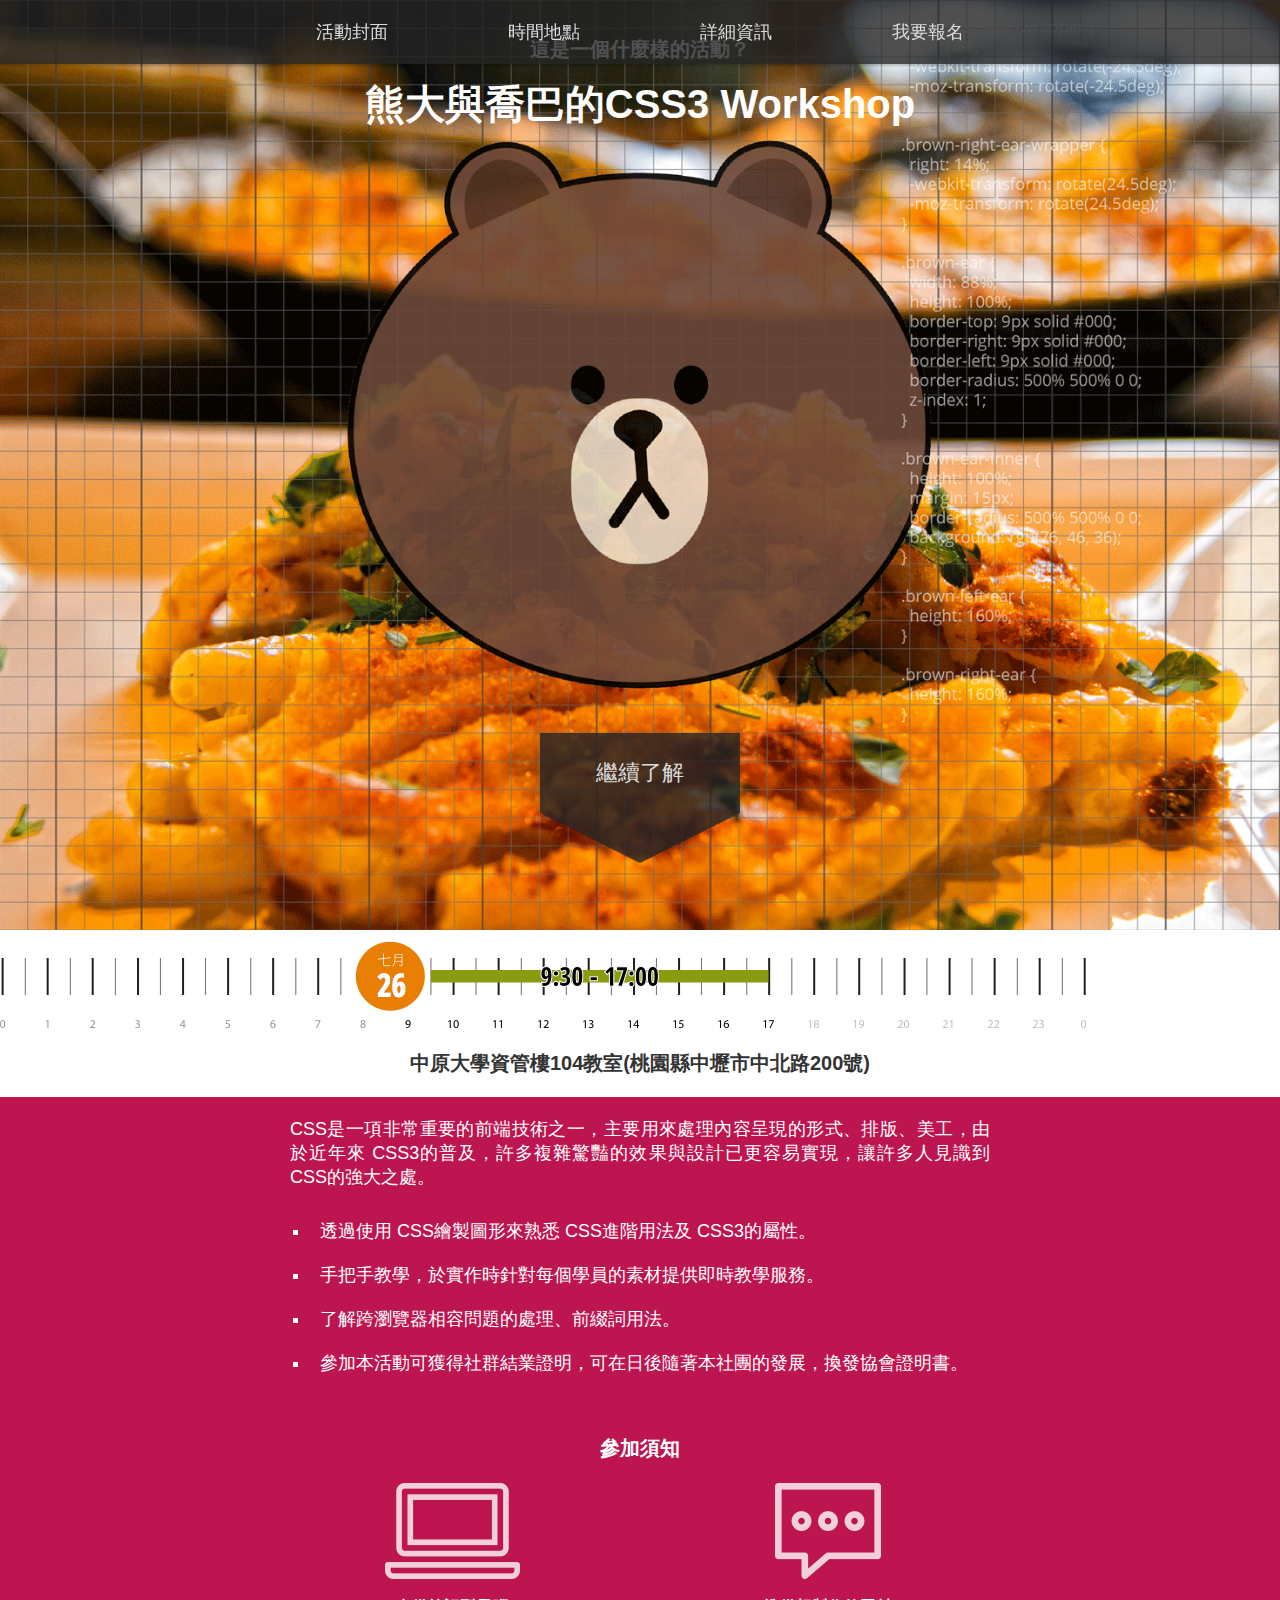
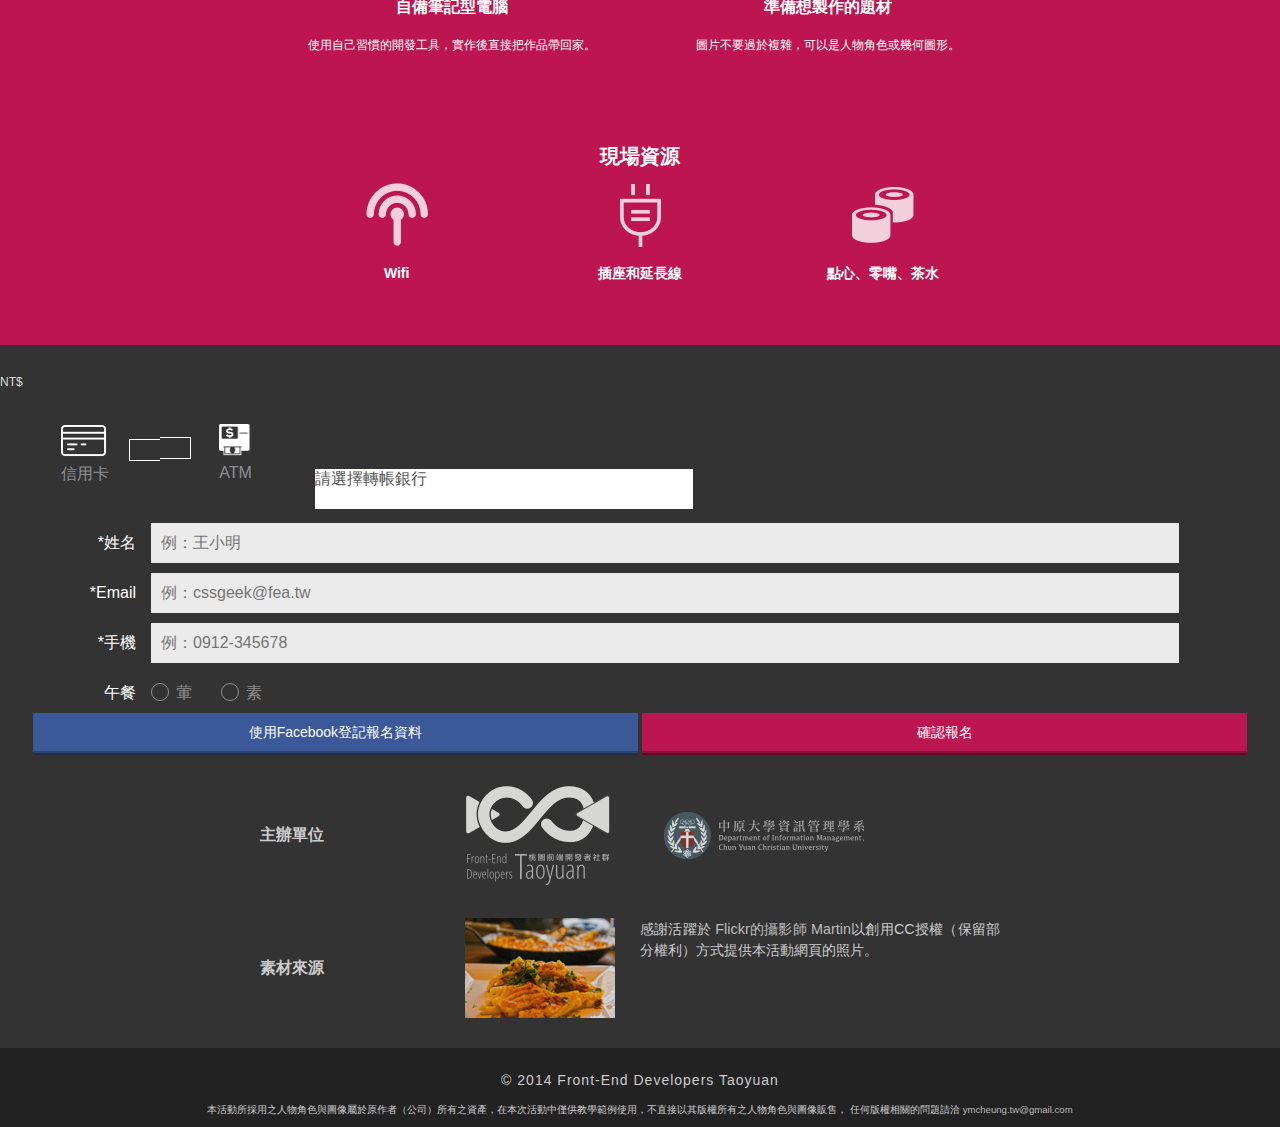
==== apply_page/index.html @ bdaf3452 "Merge branch 'gh-pages' into apply_page" ====
<!DOCTYPE html>
<!--[if lt IE 7]> <html lang="en" class="no-js ie6 oldie"> <![endif]-->
<!--[if IE 7]>    <html lang="en" class="no-js ie7 oldie"> <![endif]-->
<!--[if IE 8]>    <html lang="en" class="no-js ie8 oldie"> <![endif]-->
<!--[if gt IE 8]><!-->
<html class='no-js' lang='en' ng-app="feaPayment">
  <!--<![endif]-->
  <head>
    <meta charset='utf-8'>
    <meta content='IE=edge,chrome=1' http-equiv='X-UA-Compatible'>
    <title>熊大與喬巴的Workshop</title>
    <meta content='' name='description'>
    <meta content='' name='author'>
    <meta content='width=device-width, initial-scale=1.0' name='viewport'>

    <link rel='stylesheet' href='stylesheets/style.css'>
    <link rel='stylesheet' href='stylesheets/adaptive-modal.css'>
    <link rel="stylesheet" href="stylesheets/animate.css">

    <script src='javascripts/modernizr-2.0.6.min.js'></script>
    <script src="javascripts/libs/angular.min.js"></script>

  </head>
  <body ng-controller="paymentCtrl">
    <div id='container'>

      <!-- Navigation -->
      <nav class="navi">
        <ul>
          <li><a class="anchor" href="#main">活動封面</a></li>
          <li><a class="anchor" href="#time">時間地點</a></li>
          <li><a class="anchor" href="#keypoint">詳細資訊</a></li>
          <li><a class="anchor" href="#ticket">我要報名</a></li>
        </ul>
      </nav>

      <!-- Cover Page -->
      <div id="main" class="main clearfix" role='main'>
        <span class="site_name">
          <h1>熊大與喬巴的CSS3 Workshop</h1>
        </span>
        <div>
          <h2>這是一個什麼樣的活動？</h2>
        </div>
        <a class="continue-read anchor" href="#time">繼續了解</a>
      </div>

      <!-- Time & Location -->
      <div id="time" class="time_scale">
        <span>123</span>
        <h3>中原大學資管樓104教室(桃園縣中壢市中北路200號)</h3>
      </div>

      <!-- Information - Keypoint -->
      <div id="keypoint" class="ac_explain">
        <p>CSS是一項非常重要的前端技術之一，主要用來處理內容呈現的形式、排版、美工，由於近年來 CSS3的普及，許多複雜驚豔的效果與設計已更容易實現，讓許多人見識到 CSS的強大之處。</p>
        <ul>
          <li>透過使用 CSS繪製圖形來熟悉 CSS進階用法及 CSS3的屬性。</li>
          <li>手把手教學，於實作時針對每個學員的素材提供即時教學服務。</li>
          <li>了解跨瀏覽器相容問題的處理、前綴詞用法。</li>
          <li>參加本活動可獲得社群結業證明，可在日後隨著本社團的發展，換發協會證明書。</li>
        </ul>
      </div>

      <!-- Information - Prepare -->
      <div id="prepare" class="required">
        <h2>參加須知</h2>
        <ul>
          <li>
            <div class="icon"></div>
            <h3>自備筆記型電腦</h3>
            <p>使用自己習慣的開發工具，實作後直接把作品帶回家。</p>
          </li>
          <li>
            <div class="icon"></div>
            <h3>準備想製作的題材</h3>
            <p>圖片不要過於複雜，可以是人物角色或幾何圖形。</p>
          </li>
        </ul>
      </div>

      <!-- Information - Resources -->
      <div id="resource" class="resource">
        <h2>現場資源</h2>
        <ul>
          <li>
            <div class="icon"></div>
            <h3>Wifi</h3>
          </li>
          <li>
            <div class="icon"></div>
            <h3>插座和延長線</h3>
          </li>
          <li>
            <div class="icon"></div>
            <h3>點心、零嘴、茶水</h3>
          </li>
        </ul>
      </div>

    </div>

    <!-- Tickets -->
    <div id="ticket" class="ticket-list">

      <div ng-repeat="ticket in ticketList">
        <a ng-click="modalToggle(ticket)" ng-class="ticket.style">
          <h2 ng-bind="ticket.name"></h2>
          <span ng-class="'price_tag'">NT$ <span ng-bind="ticket.price"></span><span ng-bind="ticket.r"></span>
        </a>
      </div>



    </div>

    <!-- Payment Modal -->
    <div awesome-modal title="填寫報名資料">
      <form method="post" action="index.php">

        <!-- payment method -->
        <div class="switcher inline">
          <div class="switch-button">
            <input type="radio" id="credit" name="pay" ng-model="paymentMethod" value="credit">
        <!--   <span class="crdt_icon">信用卡</span> -->
            <label for="credit"><span class="crdt_icon">信用卡</span><em>switcher</em></label>
          </div>
          <div class="switch-button">
            <input type="radio" id="atm" name="pay" ng-model="paymentMethod" value="atm">
            <label for="atm"><span class="atm_icon">ATM</span><em>switcher</em></label>
          <!--    <span class="atm_icon">ATM</span> -->
          </div>
        </div>

        <!-- bank selector -->
        <div class="bank_selection" ng-show="paymentMethod == 'atm'">
          <div class="select">
            <select id="bankList" name="BankName" required>
              <option selected disabled>請選擇轉帳銀行</option>
              <option ng-repeat="bank in bankList" ng-value="bank.code" ng-bind="bank.name"></option>
            </select>
            <em>Arrow</em>
          </div>

        </div>

        <!-- personal -->
        <label for="name" class="textInput">
          <span class="field-title">*姓名</span>
          <input type="text" id="name" name="name" maxlength="20" placeholder="例：王小明" ng-model="name" required>
        </label>
        <label for="email" class="textInput">
          <span class="field-title">*Email</span>
          <input type="email" id="email" name="email" placeholder="例：cssgeek@fea.tw" ng-model="email" required>
        </label>
        <label for="cellphone" class="textInput">
          <span class="field-title">*手機</span>
          <input type="text" id="cellphone" name="phone" placeholder="例：0912-345678" ng-model="cellphone" required>
        </label>
        <div class="radioGroup">
          <span class="field-title">午餐</span>
          <div class="radio">
            <input type="radio" id="non-vegetarian" name="veget" ng-model="vegetarian" value=0>
            <label for="non-vegetarian">葷</label>
          </div>
          <div class="radio">
            <input type="radio" id="vegetarian" name="veget" ng-model="vegetarian" value=1>
            <label for="vegetarian">素</label>
          </div>
        </div>
        <input type="hidden" name="fbJson" ng-value="fbdata">
        <input type="hidden" name="note" ng-value="">
        <input type="hidden" name="price" ng-value="price">
        <div class="button-wrapper">
          <button type="button" class="fb_button" ng-click="fbLogin()">使用Facebook登記報名資料</button>
          <button type="submit" class="submit_button">確認報名</button>
        </div>

      </form>
    </div>

    <!-- Footer -->
    <footer>
      <div class="about-curator">
        <h3>主辦單位</h3>
        <ul>
          <li>
            <a class="f2e_ty_logo" href="http://fea.tw/group" title="桃園前端開發者社群" target="_blank"></a>
          </li>
          <li>
            <a class="cycu_logo" href="http://www.im.cycu.edu.tw/" title="中原大學資訊管理學系" target="_blank"></a>
          </li>
        </ul>
      </div>
      <div class="about-photo">
        <h3>素材來源</h3>
        <a class="food_mob" href="https://www.flickr.com/photos/ugod/4820240355/in/photostream/" target="_blank">Martin's Pic</a>
        <p><small>感謝活躍於 <a href="https://www.flickr.com/photos/ugod/" target="_blank">Flickr的攝影師 Martin</a>以創用CC授權（保留部分權利）方式提供本活動網頁的照片。</small></p>
      </div>
      <div class="copyright">
        <p>&copy; 2014 Front-End Developers Taoyuan</p>
        <small>
          本活動所採用之人物角色與圖像屬於原作者（公司）所有之資產，在本次活動中僅供教學範例使用，不直接以其版權所有之人物角色與圖像販售，
          任何版權相關的問題請洽 <a href="mailto:ymcheung.tw@gmail.com">ymcheung.tw@gmail.com</a>
        </small>
      </div>
    </footer>

    <script src='https://code.jquery.com/jquery-1.11.1.min.js'></script>
    <script src='javascripts/script.js'></script>

    <script src="javascripts/controller.js"></script>
    <script src="javascripts/services/facebookApi.js"></script>
    <script src="javascripts/directives/commonDirective.js"></script>
    <script src="javascripts/services/commonData.js"></script>

    <!-- 心電圖 -->
    <script>
      var _gaq=[["_setAccount","UA-XXXXX-X"],["_trackPageview"],["_trackPageLoadTime"]];
      (function(d,t){var g=d.createElement(t),s=d.getElementsByTagName(t)[0];g.async=1;
      g.src=("https:"==location.protocol?"//ssl":"//www")+".google-analytics.com/ga.js";
      s.parentNode.insertBefore(g,s)}(document,"script"));
    </script>
    <!--[if lt IE 7]>
    <script src='//ajax.googleapis.com/ajax/libs/chrome-frame/1.0.3/CFInstall.min.js'></script>
    <script>
      window.attachEvent('onload',function(){CFInstall.check({mode:'overlay'})});
    </script>
    <![endif]-->
  </body>
</html>
---- apply_page/stylesheets/style.css ----
@charset "UTF-8";
@import url(http://fonts.googleapis.com/css?family=Dosis:600);
/* line 33, ../../../../../../Applications/Fire.app/Contents/Resources/lib/ruby/compass_extensions/compass-h5bp-0.1.1/stylesheets/h5bp/_normalize.scss */
article,
aside,
details,
figcaption,
figure,
footer,
header,
hgroup,
main,
nav,
section,
summary {
  display: block;
}

/* line 40, ../../../../../../Applications/Fire.app/Contents/Resources/lib/ruby/compass_extensions/compass-h5bp-0.1.1/stylesheets/h5bp/_normalize.scss */
audio,
canvas,
video {
  display: inline-block;
  *display: inline;
  *zoom: 1;
}

/* line 48, ../../../../../../Applications/Fire.app/Contents/Resources/lib/ruby/compass_extensions/compass-h5bp-0.1.1/stylesheets/h5bp/_normalize.scss */
audio:not([controls]) {
  display: none;
  height: 0;
}

/* line 55, ../../../../../../Applications/Fire.app/Contents/Resources/lib/ruby/compass_extensions/compass-h5bp-0.1.1/stylesheets/h5bp/_normalize.scss */
[hidden] {
  display: none;
}

/* line 69, ../../../../../../Applications/Fire.app/Contents/Resources/lib/ruby/compass_extensions/compass-h5bp-0.1.1/stylesheets/h5bp/_normalize.scss */
html {
  font-size: 100%;
  -webkit-text-size-adjust: 100%;
  -ms-text-size-adjust: 100%;
}

/* line 82, ../../../../../../Applications/Fire.app/Contents/Resources/lib/ruby/compass_extensions/compass-h5bp-0.1.1/stylesheets/h5bp/_normalize.scss */
html,
button,
input,
select,
textarea {
  font-family: sans-serif;
}

/* line 88, ../../../../../../Applications/Fire.app/Contents/Resources/lib/ruby/compass_extensions/compass-h5bp-0.1.1/stylesheets/h5bp/_normalize.scss */
body {
  margin: 0;
}

/* line 103, ../../../../../../Applications/Fire.app/Contents/Resources/lib/ruby/compass_extensions/compass-h5bp-0.1.1/stylesheets/h5bp/_normalize.scss */
a:focus {
  outline: thin dotted;
}

/* line 109, ../../../../../../Applications/Fire.app/Contents/Resources/lib/ruby/compass_extensions/compass-h5bp-0.1.1/stylesheets/h5bp/_normalize.scss */
a:active,
a:hover {
  outline: 0;
}

/* line 122, ../../../../../../Applications/Fire.app/Contents/Resources/lib/ruby/compass_extensions/compass-h5bp-0.1.1/stylesheets/h5bp/_normalize.scss */
h1 {
  font-size: 2em;
  margin: 0.67em 0;
}

/* line 127, ../../../../../../Applications/Fire.app/Contents/Resources/lib/ruby/compass_extensions/compass-h5bp-0.1.1/stylesheets/h5bp/_normalize.scss */
h2 {
  font-size: 1.5em;
  margin: 0.83em 0;
}

/* line 132, ../../../../../../Applications/Fire.app/Contents/Resources/lib/ruby/compass_extensions/compass-h5bp-0.1.1/stylesheets/h5bp/_normalize.scss */
h3 {
  font-size: 1.17em;
  margin: 1em 0;
}

/* line 137, ../../../../../../Applications/Fire.app/Contents/Resources/lib/ruby/compass_extensions/compass-h5bp-0.1.1/stylesheets/h5bp/_normalize.scss */
h4 {
  font-size: 1em;
  margin: 1.33em 0;
}

/* line 142, ../../../../../../Applications/Fire.app/Contents/Resources/lib/ruby/compass_extensions/compass-h5bp-0.1.1/stylesheets/h5bp/_normalize.scss */
h5 {
  font-size: 0.83em;
  margin: 1.67em 0;
}

/* line 147, ../../../../../../Applications/Fire.app/Contents/Resources/lib/ruby/compass_extensions/compass-h5bp-0.1.1/stylesheets/h5bp/_normalize.scss */
h6 {
  font-size: 0.67em;
  margin: 2.33em 0;
}

/* line 153, ../../../../../../Applications/Fire.app/Contents/Resources/lib/ruby/compass_extensions/compass-h5bp-0.1.1/stylesheets/h5bp/_normalize.scss */
abbr[title] {
  border-bottom: 1px dotted;
}

/* line 159, ../../../../../../Applications/Fire.app/Contents/Resources/lib/ruby/compass_extensions/compass-h5bp-0.1.1/stylesheets/h5bp/_normalize.scss */
b,
strong {
  font-weight: bold;
}

/* line 163, ../../../../../../Applications/Fire.app/Contents/Resources/lib/ruby/compass_extensions/compass-h5bp-0.1.1/stylesheets/h5bp/_normalize.scss */
blockquote {
  margin: 1em 40px;
}

/* line 168, ../../../../../../Applications/Fire.app/Contents/Resources/lib/ruby/compass_extensions/compass-h5bp-0.1.1/stylesheets/h5bp/_normalize.scss */
dfn {
  font-style: italic;
}

/* line 174, ../../../../../../Applications/Fire.app/Contents/Resources/lib/ruby/compass_extensions/compass-h5bp-0.1.1/stylesheets/h5bp/_normalize.scss */
hr {
  -moz-box-sizing: content-box;
  box-sizing: content-box;
  height: 0;
}

/* line 181, ../../../../../../Applications/Fire.app/Contents/Resources/lib/ruby/compass_extensions/compass-h5bp-0.1.1/stylesheets/h5bp/_normalize.scss */
mark {
  background: #ff0;
  color: #000;
}

/* line 188, ../../../../../../Applications/Fire.app/Contents/Resources/lib/ruby/compass_extensions/compass-h5bp-0.1.1/stylesheets/h5bp/_normalize.scss */
p,
pre {
  margin: 1em 0;
}

/* line 196, ../../../../../../Applications/Fire.app/Contents/Resources/lib/ruby/compass_extensions/compass-h5bp-0.1.1/stylesheets/h5bp/_normalize.scss */
code,
kbd,
pre,
samp {
  font-family: monospace, serif;
  _font-family: 'courier new', monospace;
  font-size: 1em;
}

/* line 203, ../../../../../../Applications/Fire.app/Contents/Resources/lib/ruby/compass_extensions/compass-h5bp-0.1.1/stylesheets/h5bp/_normalize.scss */
pre {
  white-space: pre;
  white-space: pre-wrap;
  word-wrap: break-word;
}

/* line 210, ../../../../../../Applications/Fire.app/Contents/Resources/lib/ruby/compass_extensions/compass-h5bp-0.1.1/stylesheets/h5bp/_normalize.scss */
q {
  quotes: none;
}

/* line 216, ../../../../../../Applications/Fire.app/Contents/Resources/lib/ruby/compass_extensions/compass-h5bp-0.1.1/stylesheets/h5bp/_normalize.scss */
q:before,
q:after {
  content: '';
  content: none;
}

/* line 222, ../../../../../../Applications/Fire.app/Contents/Resources/lib/ruby/compass_extensions/compass-h5bp-0.1.1/stylesheets/h5bp/_normalize.scss */
small {
  font-size: 80%;
}

/* line 228, ../../../../../../Applications/Fire.app/Contents/Resources/lib/ruby/compass_extensions/compass-h5bp-0.1.1/stylesheets/h5bp/_normalize.scss */
sub,
sup {
  font-size: 75%;
  line-height: 0;
  position: relative;
  vertical-align: baseline;
}

/* line 235, ../../../../../../Applications/Fire.app/Contents/Resources/lib/ruby/compass_extensions/compass-h5bp-0.1.1/stylesheets/h5bp/_normalize.scss */
sup {
  top: -0.5em;
}

/* line 239, ../../../../../../Applications/Fire.app/Contents/Resources/lib/ruby/compass_extensions/compass-h5bp-0.1.1/stylesheets/h5bp/_normalize.scss */
sub {
  bottom: -0.25em;
}

/* line 253, ../../../../../../Applications/Fire.app/Contents/Resources/lib/ruby/compass_extensions/compass-h5bp-0.1.1/stylesheets/h5bp/_normalize.scss */
dl,
menu,
ol,
ul {
  margin: 1em 0;
}

/* line 257, ../../../../../../Applications/Fire.app/Contents/Resources/lib/ruby/compass_extensions/compass-h5bp-0.1.1/stylesheets/h5bp/_normalize.scss */
dd {
  margin: 0 0 0 40px;
}

/* line 264, ../../../../../../Applications/Fire.app/Contents/Resources/lib/ruby/compass_extensions/compass-h5bp-0.1.1/stylesheets/h5bp/_normalize.scss */
menu,
ol,
ul {
  padding: 0 0 0 40px;
}

/* line 270, ../../../../../../Applications/Fire.app/Contents/Resources/lib/ruby/compass_extensions/compass-h5bp-0.1.1/stylesheets/h5bp/_normalize.scss */
nav ul,
nav ol {
  list-style: none;
  list-style-image: none;
}

/* line 283, ../../../../../../Applications/Fire.app/Contents/Resources/lib/ruby/compass_extensions/compass-h5bp-0.1.1/stylesheets/h5bp/_normalize.scss */
img {
  border: 0;
  -ms-interpolation-mode: bicubic;
}

/* line 289, ../../../../../../Applications/Fire.app/Contents/Resources/lib/ruby/compass_extensions/compass-h5bp-0.1.1/stylesheets/h5bp/_normalize.scss */
svg:not(:root) {
  overflow: hidden;
}

/* line 300, ../../../../../../Applications/Fire.app/Contents/Resources/lib/ruby/compass_extensions/compass-h5bp-0.1.1/stylesheets/h5bp/_normalize.scss */
figure {
  margin: 0;
}

/* line 311, ../../../../../../Applications/Fire.app/Contents/Resources/lib/ruby/compass_extensions/compass-h5bp-0.1.1/stylesheets/h5bp/_normalize.scss */
form {
  margin: 0;
}

/* line 316, ../../../../../../Applications/Fire.app/Contents/Resources/lib/ruby/compass_extensions/compass-h5bp-0.1.1/stylesheets/h5bp/_normalize.scss */
fieldset {
  border: 1px solid #c0c0c0;
  margin: 0 2px;
  padding: 0.35em 0.625em 0.75em;
}

/* line 325, ../../../../../../Applications/Fire.app/Contents/Resources/lib/ruby/compass_extensions/compass-h5bp-0.1.1/stylesheets/h5bp/_normalize.scss */
legend {
  border: 0;
  padding: 0;
  white-space: normal;
  *margin-left: -7px;
}

/* line 339, ../../../../../../Applications/Fire.app/Contents/Resources/lib/ruby/compass_extensions/compass-h5bp-0.1.1/stylesheets/h5bp/_normalize.scss */
button,
input,
select,
textarea {
  font-size: 100%;
  margin: 0;
  vertical-align: baseline;
  *vertical-align: middle;
}

/* line 349, ../../../../../../Applications/Fire.app/Contents/Resources/lib/ruby/compass_extensions/compass-h5bp-0.1.1/stylesheets/h5bp/_normalize.scss */
button,
input {
  line-height: normal;
}

/* line 358, ../../../../../../Applications/Fire.app/Contents/Resources/lib/ruby/compass_extensions/compass-h5bp-0.1.1/stylesheets/h5bp/_normalize.scss */
button,
select {
  text-transform: none;
}

/* line 372, ../../../../../../Applications/Fire.app/Contents/Resources/lib/ruby/compass_extensions/compass-h5bp-0.1.1/stylesheets/h5bp/_normalize.scss */
button,
html input[type="button"],
input[type="reset"],
input[type="submit"] {
  -webkit-appearance: button;
  cursor: pointer;
  *overflow: visible;
}

/* line 380, ../../../../../../Applications/Fire.app/Contents/Resources/lib/ruby/compass_extensions/compass-h5bp-0.1.1/stylesheets/h5bp/_normalize.scss */
button[disabled],
html input[disabled] {
  cursor: default;
}

/* line 389, ../../../../../../Applications/Fire.app/Contents/Resources/lib/ruby/compass_extensions/compass-h5bp-0.1.1/stylesheets/h5bp/_normalize.scss */
input[type="checkbox"],
input[type="radio"] {
  box-sizing: border-box;
  padding: 0;
  *height: 13px;
  *width: 13px;
}

/* line 399, ../../../../../../Applications/Fire.app/Contents/Resources/lib/ruby/compass_extensions/compass-h5bp-0.1.1/stylesheets/h5bp/_normalize.scss */
input[type="search"] {
  -webkit-appearance: textfield;
  -moz-box-sizing: content-box;
  -webkit-box-sizing: content-box;
  box-sizing: content-box;
}

/* line 409, ../../../../../../Applications/Fire.app/Contents/Resources/lib/ruby/compass_extensions/compass-h5bp-0.1.1/stylesheets/h5bp/_normalize.scss */
input[type="search"]::-webkit-search-cancel-button,
input[type="search"]::-webkit-search-decoration {
  -webkit-appearance: none;
}

/* line 415, ../../../../../../Applications/Fire.app/Contents/Resources/lib/ruby/compass_extensions/compass-h5bp-0.1.1/stylesheets/h5bp/_normalize.scss */
button::-moz-focus-inner,
input::-moz-focus-inner {
  border: 0;
  padding: 0;
}

/* line 422, ../../../../../../Applications/Fire.app/Contents/Resources/lib/ruby/compass_extensions/compass-h5bp-0.1.1/stylesheets/h5bp/_normalize.scss */
textarea {
  overflow: auto;
  vertical-align: top;
}

/* line 434, ../../../../../../Applications/Fire.app/Contents/Resources/lib/ruby/compass_extensions/compass-h5bp-0.1.1/stylesheets/h5bp/_normalize.scss */
table {
  border-collapse: collapse;
  border-spacing: 0;
}

/* Jeet.gs */
/*  Syntax Quick Reference
  --------------------------
  column($ratios: 1, $offset: 0, $cycle: 0, $uncycle: 0, $gutter: $jeet-gutter)
  span($ratio: 1, $offset: 0)
  shift($ratios: 0, $col_or_span: column, $gutter: $jeet-gutter)
  unshift()
  edit()
  center($max_width: 1410px, $pad: 0)
  stack($pad: 0, $align: false)
  unstack()
  align($direction: both)
  cf()
*/
/* Sprites */
/*
 * Retina Sprites for Compass
 * by:              Gaya Kessler
 * last update:     03/11/14
 *
 * Usage:
 * 1. create two folders in your image directory (in this case 'workshop' and 'workshop-2x').
 * 2. adjust the foldernames defined below if you use different names.
 * 3. create sprite images for pixel ratio 1 screens and put them in the first folder.
 * 4. create sprite images for pixel ratio 2 screens and put them in the second folder, use the same filenames.
 * 5. use the sprite-image in your Sass/Scss using: '@include use-sprite(<sprite-name>)'
 */
/* line 7, ../sass/partials/_page.scss */
body, select, input, textarea {
  color: #222222;
}

/* line 7, ../../../../../../Applications/Fire.app/Contents/Resources/lib/ruby/compass_extensions/compass-h5bp-0.1.1/stylesheets/h5bp/_helpers.scss */
.ir {
  background-color: transparent;
  border: 0;
  overflow: hidden;
  *text-indent: -9999px;
}
/* line 27, ../../../../../../Applications/Fire.app/Contents/Resources/lib/ruby/compass_extensions/compass-h5bp-0.1.1/stylesheets/h5bp/_helpers.scss */
.ir:before {
  content: "";
  display: block;
  width: 0;
  height: 150%;
}

/* line 9, ../../../../../../Applications/Fire.app/Contents/Resources/lib/ruby/compass_extensions/compass-h5bp-0.1.1/stylesheets/h5bp/_helpers.scss */
.hidden {
  display: none !important;
  visibility: hidden;
}

/* line 11, ../../../../../../Applications/Fire.app/Contents/Resources/lib/ruby/compass_extensions/compass-h5bp-0.1.1/stylesheets/h5bp/_helpers.scss */
.visuallyhidden {
  border: 0;
  clip: rect(0 0 0 0);
  height: 1px;
  margin: -1px;
  overflow: hidden;
  padding: 0;
  position: absolute;
  width: 1px;
}
/* line 67, ../../../../../../Applications/Fire.app/Contents/Resources/lib/ruby/compass_extensions/compass-h5bp-0.1.1/stylesheets/h5bp/_helpers.scss */
.visuallyhidden.focusable:active, .visuallyhidden.focusable:focus {
  clip: auto;
  height: auto;
  margin: 0;
  overflow: visible;
  position: static;
  width: auto;
}

/* line 13, ../../../../../../Applications/Fire.app/Contents/Resources/lib/ruby/compass_extensions/compass-h5bp-0.1.1/stylesheets/h5bp/_helpers.scss */
.invisible {
  visibility: hidden;
}

/* line 93, ../../../../../../Applications/Fire.app/Contents/Resources/lib/ruby/compass_extensions/compass-h5bp-0.1.1/stylesheets/h5bp/_helpers.scss */
.clearfix:before, .clearfix:after {
  content: " ";
  display: table;
}
/* line 98, ../../../../../../Applications/Fire.app/Contents/Resources/lib/ruby/compass_extensions/compass-h5bp-0.1.1/stylesheets/h5bp/_helpers.scss */
.clearfix:after {
  clear: both;
}
/* line 104, ../../../../../../Applications/Fire.app/Contents/Resources/lib/ruby/compass_extensions/compass-h5bp-0.1.1/stylesheets/h5bp/_helpers.scss */
.clearfix {
  *zoom: 1;
}

@media only screen and (min-width: 480px) {
  /* Style adjustments for viewports 480px and over go here */
}
@media only screen and (min-width: 768px) {
  /* Style adjustments for viewports 768px and over go here */
}
@media print {
  /* line 11, ../../../../../../Applications/Fire.app/Contents/Resources/lib/ruby/compass_extensions/compass-h5bp-0.1.1/stylesheets/h5bp/_media.scss */
  * {
    background: transparent !important;
    color: #000 !important;
    box-shadow: none !important;
    text-shadow: none !important;
  }

  /* line 19, ../../../../../../Applications/Fire.app/Contents/Resources/lib/ruby/compass_extensions/compass-h5bp-0.1.1/stylesheets/h5bp/_media.scss */
  a,
  a:visited {
    text-decoration: underline;
  }

  /* line 23, ../../../../../../Applications/Fire.app/Contents/Resources/lib/ruby/compass_extensions/compass-h5bp-0.1.1/stylesheets/h5bp/_media.scss */
  a[href]:after {
    content: " (" attr(href) ")";
  }

  /* line 27, ../../../../../../Applications/Fire.app/Contents/Resources/lib/ruby/compass_extensions/compass-h5bp-0.1.1/stylesheets/h5bp/_media.scss */
  abbr[title]:after {
    content: " (" attr(title) ")";
  }

  /* line 37, ../../../../../../Applications/Fire.app/Contents/Resources/lib/ruby/compass_extensions/compass-h5bp-0.1.1/stylesheets/h5bp/_media.scss */
  .ir a:after,
  a[href^="javascript:"]:after,
  a[href^="#"]:after {
    content: "";
  }

  /* line 42, ../../../../../../Applications/Fire.app/Contents/Resources/lib/ruby/compass_extensions/compass-h5bp-0.1.1/stylesheets/h5bp/_media.scss */
  pre,
  blockquote {
    border: 1px solid #999;
    page-break-inside: avoid;
  }

  /* line 47, ../../../../../../Applications/Fire.app/Contents/Resources/lib/ruby/compass_extensions/compass-h5bp-0.1.1/stylesheets/h5bp/_media.scss */
  thead {
    display: table-header-group;
  }

  /* line 52, ../../../../../../Applications/Fire.app/Contents/Resources/lib/ruby/compass_extensions/compass-h5bp-0.1.1/stylesheets/h5bp/_media.scss */
  tr,
  img {
    page-break-inside: avoid;
  }

  /* line 56, ../../../../../../Applications/Fire.app/Contents/Resources/lib/ruby/compass_extensions/compass-h5bp-0.1.1/stylesheets/h5bp/_media.scss */
  img {
    max-width: 100% !important;
  }

  @page {
    margin: 0.5cm;
}

  /* line 66, ../../../../../../Applications/Fire.app/Contents/Resources/lib/ruby/compass_extensions/compass-h5bp-0.1.1/stylesheets/h5bp/_media.scss */
  p,
  h2,
  h3 {
    orphans: 3;
    widows: 3;
  }

  /* line 72, ../../../../../../Applications/Fire.app/Contents/Resources/lib/ruby/compass_extensions/compass-h5bp-0.1.1/stylesheets/h5bp/_media.scss */
  h2,
  h3 {
    page-break-after: avoid;
  }

  /* Style adjustments for print go here */
}
/* font for price_tag */
/* Clearfix hack by Nicolas Gallagher: http://nicolasgallagher.com/micro-clearfix-hack/ */
/* line 43, ../sass/style.scss */
.clearfix:before, .clearfix:after {
  display: table;
  content: " ";
}

/* line 49, ../sass/style.scss */
.clearfix:after {
  clear: both;
}

/* line 53, ../sass/style.scss */
html {
  font-size: 62.5%;
}

/* line 57, ../sass/style.scss */
html, body {
  height: 100%;
}

/* line 61, ../sass/style.scss */
body {
  font-size: 1.2rem;
  font-family: Arial, 'Apple Lihei Pro', '微軟正黑體';
  color: white;
  background: #333;
}

/* line 68, ../sass/style.scss */
h2 {
  width: 60%;
  font-size: 1.6rem;
  line-height: 1.8rem;
  text-align: center;
  margin: 0.5em auto 0;
  font-size: 2rem;
}

/* line 77, ../sass/style.scss */
ul, ol {
  margin: 0;
  padding: 0;
}

/* line 82, ../sass/style.scss */
a {
  color: #DDD;
  text-decoration: none;
  transition: all ease .3s;
}
/* line 86, ../sass/style.scss */
a:hover {
  color: #FFF;
}

/* line 91, ../sass/style.scss */
p {
  padding: 0 5%;
  font-size: 1.8rem;
  text-align: justify;
}

/* 主要版面切割 - 桌機版 */
@media only screen and (min-width: 768px) {
  /* line 101, ../sass/style.scss */
  #container {
    width: 100%;
    height: 100%;
  }

  /* line 106, ../sass/style.scss */
  .navi {
    width: 100%;
    margin: 0 auto;
    position: fixed;
    background: rgba(36, 36, 36, 0.8);
    box-shadow: 0 2px 2px rgba(0, 0, 0, 0.2);
    font-size: 1.8rem;
    z-index: 2;
  }
  /* line 115, ../sass/style.scss */
  .navi h3 {
    font-size: 2em;
  }
  /* line 118, ../sass/style.scss */
  .navi ul {
    width: 60%;
    margin: 0 auto;
  }
  /* line 121, ../sass/style.scss */
  .navi ul li {
    *zoom: 1;
    float: left;
    display: inline;
    clear: none;
    padding-left: 0;
    padding-right: 0;
    text-align: inherit;
    width: 25%;
    margin-left: 0%;
    margin-right: 0%;
    display: inline-block;
    text-align: center;
    transition: all ease .3s;
  }
  /* line 188, ../sass/jeet/_grid.scss */
  .navi ul li:before, .navi ul li:after {
    content: '';
    display: table;
  }
  /* line 192, ../sass/jeet/_grid.scss */
  .navi ul li:after {
    clear: both;
  }
  /* line 126, ../sass/style.scss */
  .navi ul li a {
    display: block;
    height: 100%;
    padding: 20px 0;
  }
  /* line 130, ../sass/style.scss */
  .navi ul li a:hover {
    color: #333;
  }
  /* line 136, ../sass/style.scss */
  .navi ul li:hover {
    background: white;
  }

  /* line 144, ../sass/style.scss */
  .main {
    *zoom: 1;
    float: left;
    display: inline;
    clear: none;
    padding-left: 0;
    padding-right: 0;
    text-align: inherit;
    width: 100%;
    margin-left: 0%;
    margin-right: 0%;
    height: 100%;
    padding-top: 30px;
    background: url(../assets/cover-bg.png) top center no-repeat;
    background-size: auto 100%;
  }
  /* line 188, ../sass/jeet/_grid.scss */
  .main:before, .main:after {
    content: '';
    display: table;
  }
  /* line 192, ../sass/jeet/_grid.scss */
  .main:after {
    clear: both;
  }
  /* line 150, ../sass/style.scss */
  .main .continue-read {
    display: block;
    position: relative;
    top: 75%;
    width: 200px;
    height: 80px;
    margin: 0 auto;
    background: rgba(36, 36, 36, 0.8);
    text-align: center;
    font-size: 2.2rem;
    line-height: 80px;
  }
  /* line 162, ../sass/style.scss */
  .main .continue-read:after {
    content: '';
    display: block;
    width: 0;
    border-top: 50px solid rgba(36, 36, 36, 0.8);
    border-left: 100px solid transparent;
    border-right: 100px solid transparent;
  }

  /* line 172, ../sass/style.scss */
  .time_scale {
    *zoom: 1;
    float: left;
    display: inline;
    clear: none;
    padding-left: 0;
    padding-right: 0;
    text-align: inherit;
    width: 100%;
    margin-left: 0%;
    margin-right: 0%;
    background: white;
    width: 100%;
    overflow: hidden;
  }
  /* line 188, ../sass/jeet/_grid.scss */
  .time_scale:before, .time_scale:after {
    content: '';
    display: table;
  }
  /* line 192, ../sass/jeet/_grid.scss */
  .time_scale:after {
    clear: both;
  }
  /* line 177, ../sass/style.scss */
  .time_scale span {
    background-image: url('../assets/workshop-s29c34ede72.png');
    background-position: 0 -100px;
    background-repeat: no-repeat;
    overflow: hidden;
    height: 88px;
    width: 1088px;
    display: block;
    width: 100%;
    max-width: 100%;
    white-space: nowrap;
    overflow: hidden;
    margin: 1em auto;
  }
  /* line 186, ../sass/style.scss */
  .time_scale h3 {
    color: #333;
    width: 100%;
    margin-top: 1em;
    font-size: 2rem;
    text-align: center;
  }

  /* line 195, ../sass/style.scss */
  .ac_explain {
    *zoom: 1;
    float: left;
    display: inline;
    clear: none;
    padding-left: 0;
    padding-right: 0;
    text-align: inherit;
    width: 100%;
    margin-left: 0%;
    margin-right: 0%;
    margin: 0 auto;
    background: #bd1550;
  }
  /* line 188, ../sass/jeet/_grid.scss */
  .ac_explain:before, .ac_explain:after {
    content: '';
    display: table;
  }
  /* line 192, ../sass/jeet/_grid.scss */
  .ac_explain:after {
    clear: both;
  }
  /* line 199, ../sass/style.scss */
  .ac_explain > * {
    max-width: 700px;
  }
  /* line 202, ../sass/style.scss */
  .ac_explain p {
    width: 60%;
    margin: 20px auto;
  }
  /* line 206, ../sass/style.scss */
  .ac_explain ul {
    width: 60%;
    margin: 20px auto;
    padding-left: 40px;
  }
  /* line 210, ../sass/style.scss */
  .ac_explain ul li {
    padding: 10px;
    font-size: 1.8rem;
    list-style: square;
  }

  /* line 220, ../sass/style.scss */
  .required {
    *zoom: 1;
    float: left;
    display: inline;
    clear: none;
    padding-left: 0;
    padding-right: 0;
    text-align: inherit;
    width: 100%;
    margin-left: 0%;
    margin-right: 0%;
    background: #bd1550;
    padding-top: 2em;
  }
  /* line 188, ../sass/jeet/_grid.scss */
  .required:before, .required:after {
    content: '';
    display: table;
  }
  /* line 192, ../sass/jeet/_grid.scss */
  .required:after {
    clear: both;
  }
  /* line 224, ../sass/style.scss */
  .required > * {
    max-width: 1200px;
  }
  /* line 227, ../sass/style.scss */
  .required ul {
    width: 100%;
    margin: auto;
    padding: 0;
    text-align: center;
  }
  /* line 233, ../sass/style.scss */
  .required li {
    position: relative;
    display: inline-block;
    overflow: none;
    width: 31%;
    height: 280px;
  }
  /* line 240, ../sass/style.scss */
  .required h3 {
    top: 140px;
    width: 100%;
    margin: 0;
    text-align: center;
    font-size: 1.6rem;
  }
  /* line 247, ../sass/style.scss */
  .required p {
    top: 180px;
    width: 80%;
    margin: 0 10%;
    padding: 0;
    font-size: 1.2rem;
    text-align: center;
  }
  /* line 255, ../sass/style.scss */
  .required p, .required h3 {
    position: absolute;
  }
  /* line 258, ../sass/style.scss */
  .required .icon {
    margin: 0 auto;
  }
  /* line 261, ../sass/style.scss */
  .required li:first-child .icon {
    background-image: url('../assets/workshop-s29c34ede72.png');
    background-position: 0 -816px;
    background-repeat: no-repeat;
    overflow: hidden;
    height: 200px;
    width: 135px;
  }
  /* line 264, ../sass/style.scss */
  .required li:last-child .icon {
    background-image: url('../assets/workshop-s29c34ede72.png');
    background-position: 0 -336px;
    background-repeat: no-repeat;
    overflow: hidden;
    height: 200px;
    width: 135px;
  }
  /* line 269, ../sass/style.scss */
  .resource {
    *zoom: 1;
    float: left;
    display: inline;
    clear: none;
    padding-left: 0;
    padding-right: 0;
    text-align: inherit;
    width: 100%;
    margin-left: 0%;
    margin-right: 0%;
    background: #bd1550;
  }
  /* line 188, ../sass/jeet/_grid.scss */
  .resource:before, .resource:after {
    content: '';
    display: table;
  }
  /* line 192, ../sass/jeet/_grid.scss */
  .resource:after {
    clear: both;
  }
  /* line 272, ../sass/style.scss */
  .resource > * {
    max-width: 1200px;
  }
  /* line 275, ../sass/style.scss */
  .resource ul {
    margin: 0 auto;
    padding: 0;
    text-align: center;
  }
  /* line 280, ../sass/style.scss */
  .resource li {
    position: relative;
    display: inline-block;
    overflow: none;
    width: 20%;
    height: 180px;
  }
  /* line 287, ../sass/style.scss */
  .resource h3 {
    position: absolute;
    top: 100px;
    width: 100%;
    margin: 0;
    font-size: 1.4rem;
    text-align: center;
  }
  /* line 295, ../sass/style.scss */
  .resource .icon {
    margin: 0 auto;
  }
  /* line 298, ../sass/style.scss */
  .resource li:first-child .icon {
    background-image: url('../assets/workshop-s29c34ede72.png');
    background-position: 0 -536px;
    background-repeat: no-repeat;
    overflow: hidden;
    height: 140px;
    width: 64px;
  }
  /* line 301, ../sass/style.scss */
  .resource li:nth-child(2) .icon {
    background-image: url('../assets/workshop-s29c34ede72.png');
    background-position: 0 -1016px;
    background-repeat: no-repeat;
    overflow: hidden;
    height: 140px;
    width: 64px;
  }
  /* line 304, ../sass/style.scss */
  .resource li:last-child .icon {
    background-image: url('../assets/workshop-s29c34ede72.png');
    background-position: 0 -676px;
    background-repeat: no-repeat;
    overflow: hidden;
    height: 140px;
    width: 64px;
  }
  /* line 309, ../sass/style.scss */
  .ticket-list {
    *zoom: 1;
    float: left;
    display: inline;
    clear: none;
    padding-left: 0;
    padding-right: 0;
    text-align: inherit;
    width: 100%;
    margin-left: 0%;
    margin-right: 0%;
    background: #333;
  }
  /* line 188, ../sass/jeet/_grid.scss */
  .ticket-list:before, .ticket-list:after {
    content: '';
    display: table;
  }
  /* line 192, ../sass/jeet/_grid.scss */
  .ticket-list:after {
    clear: both;
  }
  /* line 312, ../sass/style.scss */
  .ticket-list > div {
    *zoom: 1;
    float: left;
    display: inline;
    clear: none;
    padding-left: 0;
    padding-right: 0;
    text-align: inherit;
    width: 33.3333%;
    margin-left: 0%;
    margin-right: 0%;
    display: inline-block;
    margin-top: 10px;
  }
  /* line 188, ../sass/jeet/_grid.scss */
  .ticket-list > div:before, .ticket-list > div:after {
    content: '';
    display: table;
  }
  /* line 192, ../sass/jeet/_grid.scss */
  .ticket-list > div:after {
    clear: both;
  }
  /* line 317, ../sass/style.scss */
  .ticket-list h2 {
    margin: 20px auto;
  }

  /* line 322, ../sass/style.scss */
  .for_student > a, .for_earlybird > a, .for_almost > a {
    margin: 1% auto 1em;
    box-sizing: border-box;
    width: 95%;
    height: 100px;
    padding-top: 1px;
    text-align: center;
  }

  /* line 331, ../sass/style.scss */
  footer {
    *zoom: 1;
    float: left;
    display: inline;
    clear: none;
    padding-left: 0;
    padding-right: 0;
    text-align: inherit;
    width: 100%;
    margin-left: 0%;
    margin-right: 0%;
    margin: 0;
    padding-top: 30px;
    background: #333;
    color: #CCC;
  }
  /* line 188, ../sass/jeet/_grid.scss */
  footer:before, footer:after {
    content: '';
    display: table;
  }
  /* line 192, ../sass/jeet/_grid.scss */
  footer:after {
    clear: both;
  }
  /* line 337, ../sass/style.scss */
  footer > * {
    min-width: 400px;
    max-width: 800px;
  }
  /* line 341, ../sass/style.scss */
  footer a {
    display: block;
    opacity: .8;
    filter: alpha(opacity=80);
    transition: all ease .3s;
  }
  /* line 346, ../sass/style.scss */
  footer a:hover {
    opacity: 1;
    filter: alpha(opacity=100);
  }
  /* line 351, ../sass/style.scss */
  footer .about-curator {
    margin: 0 auto;
    text-align: center;
  }
  /* line 354, ../sass/style.scss */
  footer .about-curator h3 {
    position: absolute;
    display: block;
    margin: 0;
    padding-left: 20px;
    height: 100px;
    line-height: 100px;
    font-size: 1.6rem;
  }
  /* line 363, ../sass/style.scss */
  footer .about-curator ul {
    display: inline;
    list-style: none;
  }
  /* line 367, ../sass/style.scss */
  footer .about-curator li {
    display: inline-block;
    padding: 0 0 0 50px;
  }
  /* line 371, ../sass/style.scss */
  footer .about-curator .f2e_ty_logo {
    background-image: url('../assets/workshop-s29c34ede72.png');
    background-position: 0 -188px;
    background-repeat: no-repeat;
    overflow: hidden;
    height: 100px;
    width: 144px;
  }
  /* line 375, ../sass/style.scss */
  footer .about-curator .cycu_logo {
    background-image: url('../assets/workshop-s29c34ede72.png');
    background-position: 0 -288px;
    background-repeat: no-repeat;
    overflow: hidden;
    height: 48px;
    width: 200px;
    margin-bottom: 25px;
  }
  /* line 380, ../sass/style.scss */
  footer .about-photo {
    margin: 30px auto;
    text-align: center;
  }
  /* line 383, ../sass/style.scss */
  footer .about-photo h3 {
    position: absolute;
    display: block;
    margin: 0;
    padding-left: 20px;
    height: 100px;
    line-height: 100px;
    font-size: 1.6rem;
  }
  /* line 392, ../sass/style.scss */
  footer .about-photo p {
    margin: 0;
    margin-left: 360px;
  }
  /* line 396, ../sass/style.scss */
  footer .about-photo a {
    display: inline;
  }
  /* line 399, ../sass/style.scss */
  footer .about-photo .food_mob {
    background-image: url('../assets/workshop-s29c34ede72.png');
    background-position: 0 0;
    background-repeat: no-repeat;
    overflow: hidden;
    height: 100px;
    width: 150px;
    float: left;
    text-indent: -9999px;
    margin-left: 225px;
  }
  /* line 406, ../sass/style.scss */
  footer .copyright {
    *zoom: 1;
    float: left;
    display: inline;
    clear: none;
    padding-left: 0;
    padding-right: 0;
    text-align: inherit;
    width: 100%;
    margin-left: 0%;
    margin-right: 0%;
    max-width: 100%;
    margin-top: 30px;
    padding: 10px 0;
    background: #222;
    color: #ccc;
    text-align: center;
  }
  /* line 188, ../sass/jeet/_grid.scss */
  footer .copyright:before, footer .copyright:after {
    content: '';
    display: table;
  }
  /* line 192, ../sass/jeet/_grid.scss */
  footer .copyright:after {
    clear: both;
  }
  /* line 414, ../sass/style.scss */
  footer .copyright p {
    font-size: 1.4rem;
    letter-spacing: 1px;
    text-align: center;
  }
  /* line 419, ../sass/style.scss */
  footer .copyright a {
    display: inline;
  }

  /* 元件 */
  /* line 427, ../sass/style.scss */
  hr {
    margin-top: 1em;
    border: 1px solid #fff;
  }

  /* line 432, ../sass/style.scss */
  .site_name {
    position: absolute;
    margin-top: 1em;
    width: 100%;
    color: white;
    text-align: center;
    font-size: 2rem;
  }

  /* line 443, ../sass/style.scss */
  .for_student a {
    display: block;
    background: rgba(29, 133, 66, 0.8);
  }
  /* line 446, ../sass/style.scss */
  .for_student a:hover {
    background: #1d8542;
    color: white;
  }

  /* line 455, ../sass/style.scss */
  .for_earlybird a {
    display: block;
    background: rgba(236, 128, 10, 0.8);
  }
  /* line 458, ../sass/style.scss */
  .for_earlybird a:hover {
    background: #ec800a;
    color: white;
  }

  /* line 467, ../sass/style.scss */
  .for_almost a {
    /*	background: rgba(248, 202, 0, 0.7); */
    display: block;
    background: rgba(106, 50, 177, 0.8);
  }
  /* line 471, ../sass/style.scss */
  .for_almost a:hover {
    background: #6a32b1;
    color: white;
  }

  /* line 480, ../sass/style.scss */
  .price_tag {
    font: 600 1.5em/1.8rem 'Dosis', sans-serif;
  }

  /* line 484, ../sass/style.scss */
  .time_tag {
    color: white;
  }

  /* line 488, ../sass/style.scss */
  .sale_later {
    margin-right: 1em;
  }

  /* line 492, ../sass/style.scss */
  .fb_success {
    width: 50%;
    font-size: 1.6rem;
  }

  /* 特效 */
  /* line 501, ../sass/style.scss */
  .add_opacity {
    color: rgba 255, 255, 255, 0.6;
  }
}
@media only screen and (min-width: 768px) and (-webkit-min-device-pixel-ratio: 2), only screen and (min-width: 768px) and (-o-min-device-pixel-ratio: 3 / 2), only screen and (min-width: 768px) and (min--moz-device-pixel-ratio: 2), only screen and (min-width: 768px) and (min-device-pixel-ratio: 2), only screen and (min-width: 768px) and (min-resolution: 144dppx) {
  /* line 177, ../sass/style.scss */
  .time_scale span {
    background-image: url('../assets/workshop-2x-s6415265cb0.png');
    background-size: 1088px 1284px;
    background-position: 0 -100px;
    height: 88px;
    width: 1088px;
  }
}
@media only screen and (min-width: 768px) and (-webkit-min-device-pixel-ratio: 2), only screen and (min-width: 768px) and (-o-min-device-pixel-ratio: 3 / 2), only screen and (min-width: 768px) and (min--moz-device-pixel-ratio: 2), only screen and (min-width: 768px) and (min-device-pixel-ratio: 2), only screen and (min-width: 768px) and (min-resolution: 144dppx) {
  /* line 261, ../sass/style.scss */
  .required li:first-child .icon {
    background-image: url('../assets/workshop-2x-s6415265cb0.png');
    background-size: 1088px 1284px;
    background-position: 0 -816px;
    height: 200px;
    width: 135px;
  }
}
@media only screen and (min-width: 768px) and (-webkit-min-device-pixel-ratio: 2), only screen and (min-width: 768px) and (-o-min-device-pixel-ratio: 3 / 2), only screen and (min-width: 768px) and (min--moz-device-pixel-ratio: 2), only screen and (min-width: 768px) and (min-device-pixel-ratio: 2), only screen and (min-width: 768px) and (min-resolution: 144dppx) {
  /* line 264, ../sass/style.scss */
  .required li:last-child .icon {
    background-image: url('../assets/workshop-2x-s6415265cb0.png');
    background-size: 1088px 1284px;
    background-position: 0 -336px;
    height: 200px;
    width: 135px;
  }
}

@media only screen and (min-width: 768px) and (-webkit-min-device-pixel-ratio: 2), only screen and (min-width: 768px) and (-o-min-device-pixel-ratio: 3 / 2), only screen and (min-width: 768px) and (min--moz-device-pixel-ratio: 2), only screen and (min-width: 768px) and (min-device-pixel-ratio: 2), only screen and (min-width: 768px) and (min-resolution: 144dppx) {
  /* line 298, ../sass/style.scss */
  .resource li:first-child .icon {
    background-image: url('../assets/workshop-2x-s6415265cb0.png');
    background-size: 1088px 1284px;
    background-position: 0 -536px;
    height: 140px;
    width: 61px;
  }
}
@media only screen and (min-width: 768px) and (-webkit-min-device-pixel-ratio: 2), only screen and (min-width: 768px) and (-o-min-device-pixel-ratio: 3 / 2), only screen and (min-width: 768px) and (min--moz-device-pixel-ratio: 2), only screen and (min-width: 768px) and (min-device-pixel-ratio: 2), only screen and (min-width: 768px) and (min-resolution: 144dppx) {
  /* line 301, ../sass/style.scss */
  .resource li:nth-child(2) .icon {
    background-image: url('../assets/workshop-2x-s6415265cb0.png');
    background-size: 1088px 1284px;
    background-position: 0 -1016px;
    height: 140px;
    width: 64px;
  }
}
@media only screen and (min-width: 768px) and (-webkit-min-device-pixel-ratio: 2), only screen and (min-width: 768px) and (-o-min-device-pixel-ratio: 3 / 2), only screen and (min-width: 768px) and (min--moz-device-pixel-ratio: 2), only screen and (min-width: 768px) and (min-device-pixel-ratio: 2), only screen and (min-width: 768px) and (min-resolution: 144dppx) {
  /* line 304, ../sass/style.scss */
  .resource li:last-child .icon {
    background-image: url('../assets/workshop-2x-s6415265cb0.png');
    background-size: 1088px 1284px;
    background-position: 0 -676px;
    height: 140px;
    width: 64px;
  }
}

@media only screen and (min-width: 768px) and (-webkit-min-device-pixel-ratio: 2), only screen and (min-width: 768px) and (-o-min-device-pixel-ratio: 3 / 2), only screen and (min-width: 768px) and (min--moz-device-pixel-ratio: 2), only screen and (min-width: 768px) and (min-device-pixel-ratio: 2), only screen and (min-width: 768px) and (min-resolution: 144dppx) {
  /* line 371, ../sass/style.scss */
  footer .about-curator .f2e_ty_logo {
    background-image: url('../assets/workshop-2x-s6415265cb0.png');
    background-size: 1088px 1284px;
    background-position: 0 -188px;
    height: 100px;
    width: 144px;
  }
}
@media only screen and (min-width: 768px) and (-webkit-min-device-pixel-ratio: 2), only screen and (min-width: 768px) and (-o-min-device-pixel-ratio: 3 / 2), only screen and (min-width: 768px) and (min--moz-device-pixel-ratio: 2), only screen and (min-width: 768px) and (min-device-pixel-ratio: 2), only screen and (min-width: 768px) and (min-resolution: 144dppx) {
  /* line 375, ../sass/style.scss */
  footer .about-curator .cycu_logo {
    background-image: url('../assets/workshop-2x-s6415265cb0.png');
    background-size: 1088px 1284px;
    background-position: 0 -288px;
    height: 48px;
    width: 200px;
  }
}
@media only screen and (min-width: 768px) and (-webkit-min-device-pixel-ratio: 2), only screen and (min-width: 768px) and (-o-min-device-pixel-ratio: 3 / 2), only screen and (min-width: 768px) and (min--moz-device-pixel-ratio: 2), only screen and (min-width: 768px) and (min-device-pixel-ratio: 2), only screen and (min-width: 768px) and (min-resolution: 144dppx) {
  /* line 399, ../sass/style.scss */
  footer .about-photo .food_mob {
    background-image: url('../assets/workshop-2x-s6415265cb0.png');
    background-size: 1088px 1284px;
    background-position: 0 0;
    height: 100px;
    width: 150px;
  }
}
/* line 509, ../sass/style.scss */
.crdt_icon {
  background-image: url('../assets/workshop-s29c34ede72.png');
  background-position: 0 -1220px;
  background-repeat: no-repeat;
  overflow: hidden;
  height: 64px;
  width: 46px;
  height: 32px;
  padding-top: 2.5em;
  text-align: center;
}
@media (-webkit-min-device-pixel-ratio: 2), (-o-min-device-pixel-ratio: 3 / 2), (min--moz-device-pixel-ratio: 2), (min-device-pixel-ratio: 2), (min-resolution: 144dppx) {
  /* line 509, ../sass/style.scss */
  .crdt_icon {
    background-image: url('../assets/workshop-2x-s6415265cb0.png');
    background-size: 1088px 1284px;
    background-position: 0 -1220px;
    height: 64px;
    width: 46px;
  }
}

/* line 516, ../sass/style.scss */
.atm_icon {
  background-image: url('../assets/workshop-s29c34ede72.png');
  background-position: 0 -1156px;
  background-repeat: no-repeat;
  overflow: hidden;
  height: 64px;
  width: 31px;
  height: 32px;
  padding-top: 2.5em;
  text-align: center;
}
@media (-webkit-min-device-pixel-ratio: 2), (-o-min-device-pixel-ratio: 3 / 2), (min--moz-device-pixel-ratio: 2), (min-device-pixel-ratio: 2), (min-resolution: 144dppx) {
  /* line 516, ../sass/style.scss */
  .atm_icon {
    background-image: url('../assets/workshop-2x-s6415265cb0.png');
    background-size: 1088px 1284px;
    background-position: 0 -1156px;
    height: 64px;
    width: 31px;
  }
}

/* Adaptive Modal Content */
/* Modal Style */
/* line 4, ../sass/_adaptive_modal_content.scss */
.am-modal-content {
  box-sizing: border-box;
  padding: 2em;
  font-size: 1.2rem;
}
/* line 10, ../sass/_adaptive_modal_content.scss */
.am-modal-content div:first-child {
  font-size: 1.6rem;
  margin: -0.75em 0 0;
}
/* line 15, ../sass/_adaptive_modal_content.scss */
.am-modal-content ul {
  padding: 0;
}
/* line 19, ../sass/_adaptive_modal_content.scss */
.am-modal-content li {
  display: inline-block;
  float: left;
}
/* line 24, ../sass/_adaptive_modal_content.scss */
.am-modal-content ul li:nth-child(3) {
  margin: 0 1em;
}
/* line 29, ../sass/_adaptive_modal_content.scss */
.am-modal-content div:nth-child(2) {
  margin-top: 1em;
}

/* 切換選擇器 */
/* line 41, ../sass/_adaptive_modal_content.scss */
.toggle-bg {
  background: rgba(255, 255, 255, 0.5);
  /* You'll want to see the area being toggled, but feel free to change the color */
  display: block;
  /* ...So that we can set a height and width */
  float: left;
  /* ...So that it doesn't take up the full width of the page */
  height: 1em;
  /* You can change this later if you want */
  position: relative;
  /* Required to allow the switch to move around */
  width: 26px;
  /* This can be changed later as well */
}

/* line 50, ../sass/_adaptive_modal_content.scss */
.toggle-bg input {
  height: 2em;
  left: 0;
  margin: 0;
  /* Reset the margins and padding */
  opacity: 0;
  /* Invisible! */
  padding: 0;
  position: absolute;
  top: -10px;
  /* -10px Shift vertically */
  width: 36px;
  z-index: 2;
  /* We want the input to be over the span.switch, which we'll give a z-index of 1 */
  /*IE*/
  zoom: 1;
  filter: alpha(opacity=0);
}

/* line 65, ../sass/_adaptive_modal_content.scss */
.switch {
  background: #fff;
  display: block;
  float: left;
  height: 1em;
  left: 0;
  /*  -1px This is the starting point. When adding a border radius, a small bit of the background is shown if we use left: 0;, so -1px is best.*/
  position: relative;
  top: 0;
  /* -4px ...To keep it centered vertically */
  width: 13px;
  z-index: 1;
  /* Remember, it must be below the invisible inputs */
}

/* line 77, ../sass/_adaptive_modal_content.scss */
.toggle-bg input:checked ~ .switch {
  left: 0;
}

/* -1px initial toggle position */
/* line 79, ../sass/_adaptive_modal_content.scss */
.toggle-bg input ~ :checked ~ .switch {
  left: 1em;
}

/* final relative toggle position */
/* line 81, ../sass/_adaptive_modal_content.scss */
.toggle-bg input:checked {
  z-index: 0;
}

/* Awesome Modal */
/* line 528, ../sass/style.scss */
.modal-overlay {
  position: fixed;
  top: 0;
  left: 0;
  width: 100%;
  height: 100%;
  background: rgba(0, 0, 0, 0.7);
  z-index: 3;
}
/* line 536, ../sass/style.scss */
.modal-overlay .modal-wrapper {
  -webkit-border-radius: 5px;
  -moz-border-radius: 5px;
  -ms-border-radius: 5px;
  -o-border-radius: 5px;
  border-radius: 5px;
  -webkit-border-top-left-radius: 0;
  -webkit-border-top-right-radius: 0;
  -moz-border-radius-topleft: 0;
  -moz-border-radius-topright: 0;
  border-top-left-radius: 0;
  border-top-right-radius: 0;
  position: relative;
  width: 40%;
  min-width: 500px;
  max-width: 800px;
  margin: 0 auto;
  padding: 10px 30px 30px;
  background: #333;
}
/* line 546, ../sass/style.scss */
.modal-overlay .modal-wrapper h1 {
  text-align: center;
}
/* line 549, ../sass/style.scss */
.modal-overlay .modal-wrapper i {
  -webkit-border-radius: 50%;
  -moz-border-radius: 50%;
  -ms-border-radius: 50%;
  -o-border-radius: 50%;
  border-radius: 50%;
  display: block;
  position: absolute;
  top: 15px;
  right: 15px;
  width: 30px;
  height: 30px;
  line-height: 30px;
  background: #E84E40;
  color: rgba(255, 255, 255, 0.45);
  font-size: 2.8em;
  font-style: normal;
  text-align: center;
  cursor: pointer;
}
/* line 564, ../sass/style.scss */
.modal-overlay .modal-wrapper i:hover, .modal-overlay .modal-wrapper i:active {
  background: #f36c60;
  color: white;
}
/* line 569, ../sass/style.scss */
.modal-overlay .modal-wrapper.studentStyle {
  background: rgba(29, 133, 66, 0.8);
}
/* line 572, ../sass/style.scss */
.modal-overlay .modal-wrapper.earlyBirdStyle {
  background: #ec800a;
}
/* line 575, ../sass/style.scss */
.modal-overlay .modal-wrapper.lastRushStyle {
  background: #6a32b1;
}

/* 下拉選單 */
/* line 582, ../sass/style.scss */
select {
  -webkit-appearance: none;
  -moz-appearance: none;
  appearance: none;
  -webkit-box-shadow: none;
  -moz-box-shadow: none;
  box-shadow: none;
  position: relative;
  width: 100%;
  height: 100%;
  border: 0;
  padding: 0 10px;
  background: transparent;
  cursor: pointer;
  z-index: 10;
}
/* line 593, ../sass/style.scss */
select + em {
  position: absolute;
  top: 40%;
  right: 10px;
  width: 0;
  height: 0;
  border: 7px solid transparent;
  border-color: #555555 transparent transparent transparent;
  text-indent: 100%;
}
/* line 603, ../sass/style.scss */
select:focus {
  -webkit-box-shadow: none;
  -moz-box-shadow: none;
  box-shadow: none;
  outline: 0 none;
  border: 0;
}
/* line 608, ../sass/style.scss */
select:hover {
  color: #666;
}
/* line 610, ../sass/style.scss */
select:hover + em {
  border-top-color: #999;
}

/* line 616, ../sass/style.scss */
.select-hidden {
  display: none;
  visibility: hidden;
  padding-right: 10px;
}

/* line 621, ../sass/style.scss */
.select {
  overflow: hidden;
  cursor: pointer;
  display: inline-block;
  position: relative;
  background: #FFF;
  color: #555555;
  width: 100%;
  height: 40px;
}
/* line 630, ../sass/style.scss */
.select ~ p {
  margin: 0;
  padding: 3px 0 0;
  font-size: 1rem;
}

/* line 636, ../sass/style.scss */
.select-styled {
  background-color: white;
  -webkit-transition: all 0.2s ease-in;
  -moz-transition: all 0.2s ease-in;
  -o-transition: all 0.2s ease-in;
  transition: all 0.2s ease-in;
}
/* line 649, ../sass/style.scss */
.select-styled:hover {
  background-color: #fafafa;
}
/* line 652, ../sass/style.scss */
.select-styled:active, .select-styled.active {
  background-color: #f2f2f2;
}
/* line 654, ../sass/style.scss */
.select-styled:active:after, .select-styled.active:after {
  top: 9px;
  border-color: transparent transparent #555555 transparent;
}

/* line 661, ../sass/style.scss */
.select-options {
  display: none;
  position: absolute;
  top: 100%;
  right: 0;
  left: 0;
  z-index: 999;
  margin: 0;
  padding: 0;
  list-style: none;
  background-color: #f2f2f2;
}
/* line 672, ../sass/style.scss */
.select-options li {
  margin: 0;
  padding: 12px 0;
  text-indent: 15px;
  border-top: 1px solid #e6e6e6;
  -webkit-transition: all 0.15s ease-in;
  -moz-transition: all 0.15s ease-in;
  -o-transition: all 0.15s ease-in;
  transition: all 0.15s ease-in;
}
/* line 678, ../sass/style.scss */
.select-options li:hover {
  color: white;
  background: #555555;
}
/* line 682, ../sass/style.scss */
.select-options li[rel="hide"] {
  display: none;
}

/* Form */
/* line 689, ../sass/style.scss */
form {
  padding: 0 10px;
  font-size: 1.6rem;
}

/* line 697, ../sass/style.scss */
input,
textarea,
button {
  outline: 0 none;
  width: 80%;
}

/* line 702, ../sass/style.scss */
form > label {
  width: 100%;
  height: 40px;
  margin: 10px 0;
}

/* line 708, ../sass/style.scss */
.inline {
  display: inline-block;
}

/* line 712, ../sass/style.scss */
.bank_selection {
  display: inline-block;
  width: 30%;
}
/* line 716, ../sass/style.scss */
.bank_selection p {
  font-size: 1.2rem;
  font-size: 12;
}

/* line 722, ../sass/style.scss */
.field-title {
  display: block;
  float: left;
  width: 10%;
  height: 40px;
  line-height: 40px;
  padding-right: 15px;
  text-align: right;
}

/* Form: Text Input */
/* line 733, ../sass/style.scss */
.textInput {
  overflow: hidden;
  display: block;
  width: 100%;
}
/* line 737, ../sass/style.scss */
.textInput input {
  -webkit-appearance: none;
  -moz-appearance: none;
  appearance: none;
  height: 40px;
  padding: 0 10px;
  border: 0;
  background: rgba(255, 255, 255, 0.9);
}
/* line 743, ../sass/style.scss */
.textInput input:hover, .textInput input:active, .textInput input:focus {
  -webkit-box-shadow: inset 1px 1px 3px #666666;
  -moz-box-shadow: inset 1px 1px 3px #666666;
  box-shadow: inset 1px 1px 3px #666666;
  background: white;
}

/* Form: Radio */
/* line 751, ../sass/style.scss */
.radioGroup {
  display: block;
  height: 40px;
}
/* line 754, ../sass/style.scss */
.radioGroup .radio {
  overflow: hidden;
  display: inline-block;
  position: relative;
  padding: 0;
  margin: 0;
  white-space: nowrap;
}
/* line 761, ../sass/style.scss */
.radioGroup .radio input[type=radio] {
  position: absolute;
  top: -100%;
  left: 0;
}
/* line 765, ../sass/style.scss */
.radioGroup .radio input[type=radio] ~ label {
  display: block;
  position: relative;
  height: 40px;
  line-height: 40px;
  padding: 0 25px;
  color: rgba(255, 255, 255, 0.45);
  text-align: center;
  cursor: pointer;
}
/* line 774, ../sass/style.scss */
.radioGroup .radio input[type=radio] ~ label:before {
  -webkit-border-radius: 50%;
  -moz-border-radius: 50%;
  -ms-border-radius: 50%;
  -o-border-radius: 50%;
  border-radius: 50%;
  content: '';
  position: absolute;
  top: 10px;
  left: 0;
  width: 16px;
  height: 16px;
  border: 1px solid rgba(255, 255, 255, 0.45);
  background: none;
}
/* line 786, ../sass/style.scss */
.radioGroup .radio input[type=radio]:checked ~ label {
  color: #FFF;
}
/* line 788, ../sass/style.scss */
.radioGroup .radio input[type=radio]:checked ~ label:before {
  margin: 1px;
  background: white;
}

/* Form: Switcher */
/* line 798, ../sass/style.scss */
.switcher {
  display: inline-block;
  margin: 0;
  padding: 0;
}
/* line 802, ../sass/style.scss */
.switcher .switch-button {
  overflow: hidden;
  display: inline-block;
  position: relative;
  width: 150px;
  height: 120px;
  padding: 0;
  margin: 0;
  white-space: nowrap;
}
/* line 811, ../sass/style.scss */
.switcher .switch-button input[type=radio] {
  position: absolute;
  top: -100%;
  left: 0;
}
/* line 815, ../sass/style.scss */
.switcher .switch-button input[type=radio] ~ label {
  display: block;
  position: relative;
  width: 100%;
  padding: 50% 0 0;
  color: rgba(255, 255, 255, 0.45);
  text-align: center;
  cursor: pointer;
}
/* line 823, ../sass/style.scss */
.switcher .switch-button input[type=radio] ~ label em {
  overflow: hidden;
  display: block;
  position: absolute;
  bottom: 25%;
  width: 30px;
  height: 20px;
  border: solid 1px white;
  text-indent: 100%;
}
/* line 832, ../sass/style.scss */
.switcher .switch-button input[type=radio] ~ label em:after {
  -webkit-transition: all ease;
  -webkit-transition-delay: 0.5s;
  -moz-transition: all ease 0.5s;
  -o-transition: all ease 0.5s;
  transition: all ease 0.5s;
  content: '';
  position: absolute;
  top: 0;
  background: white;
  width: calc(100% - 2px);
  height: calc(100% - 2px);
  margin: 1px;
}
/* line 846, ../sass/style.scss */
.switcher .switch-button:first-child input[type=radio] ~ label em {
  right: 0;
  border-right: 0;
}
/* line 849, ../sass/style.scss */
.switcher .switch-button:first-child input[type=radio] ~ label em:after {
  left: 100%;
}
/* line 853, ../sass/style.scss */
.switcher .switch-button:first-child input[type=radio]:checked ~ label {
  color: white;
}
/* line 855, ../sass/style.scss */
.switcher .switch-button:first-child input[type=radio]:checked ~ label em:after {
  left: 0;
}
/* line 860, ../sass/style.scss */
.switcher .switch-button:last-child {
  margin-left: -4px;
}
/* line 862, ../sass/style.scss */
.switcher .switch-button:last-child input[type=radio] ~ label em {
  left: 0;
  border-left: 0;
}
/* line 865, ../sass/style.scss */
.switcher .switch-button:last-child input[type=radio] ~ label em:after {
  left: -100%;
}
/* line 869, ../sass/style.scss */
.switcher .switch-button:last-child input[type=radio]:checked ~ label {
  color: white;
}
/* line 871, ../sass/style.scss */
.switcher .switch-button:last-child input[type=radio]:checked ~ label em:after {
  left: 0;
}

/* Form: Button */
/* line 880, ../sass/style.scss */
.button-wrapper {
  display: block;
  width: 100%;
  text-align: center;
}
/* line 885, ../sass/style.scss */
.button-wrapper .fb_button {
  vertical-align: top;
  margin: 0;
  display: inline-block;
  width: 48%;
  height: 3em;
  padding: 0;
  font-size: 1.4rem;
  color: white;
  text-align: center;
  background: #3b5998;
  border: 0;
  border-bottom: 2px solid #1e2e4f;
  cursor: pointer;
  -webkit-box-shadow: inset 0 -2px #2d4373;
}
/* line 901, ../sass/style.scss */
.button-wrapper .fb_button:active {
  top: 1px;
  outline: 0 none;
  -webkit-box-shadow: none;
  box-shadow: none;
}
/* line 911, ../sass/style.scss */
.button-wrapper .submit_button {
  background: #bd1550;
  vertical-align: top;
  width: 48%;
  height: 3em;
  padding: 0;
  border: 0;
  margin: 0;
  font-size: 1.4rem;
  color: white;
  border: 0;
  border-bottom: 2px solid #610b29;
  cursor: pointer;
  -webkit-box-shadow: inset 0 -2px #8f103d;
  text-align: center;
}
---- apply_page/stylesheets/adaptive-modal.css ----
.am-overlay {
  height: 100%;
  width: 100%;
  background: rgba(0, 0, 0, 0.8);
  opacity: 0;
  position: fixed;
  left: 0;
  right: 0;
  top: 0;
  z-index: 100;
  -webkit-transition: all 0.2s ease-in-out;
  -moz-transition: all 0.2s ease-in-out;
  -o-transition: all 0.2s ease-in-out;
  transition: all 0.2s ease-in-out;
  overflow: auto;
}

.am-close-backdrop {
  position: absolute;
  top: 0;
  left: 0;
  width: 100%;
  height: 100%;
  cursor: pointer;
}

.am-modal {
  position: absolute;
  z-index: 101;
}

.am-modal-open {
  overflow: hidden;
}

.am-modal-open .am-overlay {
  opacity: 1;
}

.am-modal {
  -webkit-transition: all 0.2s ease-in-out;
  -moz-transition: all 0.2s ease-in-out;
  -o-transition: all 0.2s ease-in-out;
  transition: all 0.2s ease-in-out;
	-webkit-perspective: 1000;
  -moz-perspective: 1000;
  -o-perspective: 1000;
  perspective: 1000;
}

.am-modal.am-flipped .am-wrapper, .am-modal.am-flipped .am-wrapper {
	-webkit-transform: rotateY(180deg);
  -moz-transform: rotateY(180deg);
  -o-transform: rotateY(180deg);
  transform: rotateY(180deg);
}

.am-wrapper {
	-webkit-transition: 0.3s;
	-webkit-transform-style: preserve-3d;
	-moz-transition: 0.3s;
	-moz-transform-style: preserve-3d;
	-o-transition: 0.3s;
	-o-transform-style: preserve-3d;
	transition: 0.3s;
	transform-style: preserve-3d;

	position: relative;
}

.am-front, .am-back {
	-webkit-backface-visibility: hidden !important;
  -moz-backface-visibility: hidden !important;
  -o-backface-visibility: hidden !important;
  backface-visibility: hidden !important;


	position: absolute !important;
	top: 0 !important;
	left: 0 !important;
}

.am-front {
	z-index: 2 !important;
}

.am-back {
  background: #f1f1f2;
	-webkit-transform: rotateY(180deg);
  -moz-transform: rotateY(180deg);
  -o-transform: rotateY(180deg);
  transform: rotateY(180deg);
  -webkit-transition: all 0.2s ease-in-out;
  -moz-transition: all 0.2s ease-in-out;
  -o-transition: all 0.2s ease-in-out;
  transition: all 0.2s ease-in-out;
}

.am-modal-content {
  visibility: hidden;
}

.am-back > .am-modal-content > * {
  visibility: hidden;
}

.am-expanded.am-modal {
  width: 800px;
  top: 50px;
  margin-bottom: 50px;
  left: 50%;
  margin-left: -400px;
}

.am-expanded.am-back {
  width: 800px;
}

.am-sample {
  width: 100%;
  position: fixed;
  visibility: hidden;
  display: block;
}

.am-close {
  color: white;
  width: 25px;
  height: 25px;
  line-height: 100%;
  text-align: center;
  display: block;
  position: absolute;
  top: 10px;
  right: 10px;
  opacity: 0.7;
  font-size: 24px;
}
.am-close:visited {
  color: white;
}
.am-close:hover, .am-close:active {
  color: white;
  opacity: 1;
}

.animated {
  visibility: visible !important;
  -webkit-animation-duration: 0.2s;
  -moz-animation-duration: 0.2s;
  -o-animation-duration: 0.2s;
  animation-duration: 0.2s;
  -webkit-animation-fill-mode: both;
  -moz-animation-fill-mode: both;
  -o-animation-fill-mode: both;
  animation-fill-mode: both;
}


@-webkit-keyframes scaleShow {
  0% {
    opacity: 0;
    -webkit-transform: scale(0.85) translateY(-5px);
    -moz-transform: scale(0.85) translateY(-5px);
    -o-transform: scale(0.85) translateY(-5px);
    transform: scale(0.85) translateY(-5px);
  }

  100% {
    opacity: 1;
    -webkit-transform: scale(1) translateY(0px);
    -moz-transform: scale(1) translateY(0px);
    -o-transform: scale(1) translateY(0px);
    transform: scale(1) translateY(0px);
  }
}

@-moz-keyframes scaleShow {
  0% {
    opacity: 0;
    -webkit-transform: scale(0.85) translateY(-5px);
    -moz-transform: scale(0.85) translateY(-5px);
    -o-transform: scale(0.85) translateY(-5px);
    transform: scale(0.85) translateY(-5px);
  }

  100% {
    opacity: 1;
    -webkit-transform: scale(1) translateY(0px);
    -moz-transform: scale(1) translateY(0px);
    -o-transform: scale(1) translateY(0px);
    transform: scale(1) translateY(0px);
  }
}

@keyframes scaleShow {
  0% {
    opacity: 0;
    -webkit-transform: scale(0.85) translateY(-5px);
    -moz-transform: scale(0.85) translateY(-5px);
    -o-transform: scale(0.85) translateY(-5px);
    transform: scale(0.85) translateY(-5px);
  }

  100% {
    opacity: 1;
    -webkit-transform: scale(1) translateY(0px);
    -moz-transform: scale(1) translateY(0px);
    -o-transform: scale(1) translateY(0px);
    transform: scale(1) translateY(0px);
  }
}

.scaleShow {
  -webkit-animation-name: scaleShow;
  -moz-animation-name: scaleShow;
  -o-animation-name: scaleShow;
  animation-name: scaleShow;
}

@-webkit-keyframes scaleHide {
  0% {
    opacity: 1;
    -webkit-transform: scale(1) translateY(0px);
    -moz-transform: scale(1) translateY(0px);
    -o-transform: scale(1) translateY(0px);
    transform: scale(1) translateY(0px);
  }

  100% {
    opacity: 0;
    -webkit-transform: scale(0.85) translateY(-5px);
    -moz-transform: scale(0.85) translateY(-5px);
    -o-transform: scale(0.85) translateY(-5px);
    transform: scale(0.85) translateY(-5px);
  }
}
@-moz-keyframes scaleHide {
  0% {
    opacity: 1;
    -webkit-transform: scale(1) translateY(0px);
    -moz-transform: scale(1) translateY(0px);
    -o-transform: scale(1) translateY(0px);
    transform: scale(1) translateY(0px);
  }

  100% {
    opacity: 0;
    -webkit-transform: scale(0.85) translateY(-5px);
    -moz-transform: scale(0.85) translateY(-5px);
    -o-transform: scale(0.85) translateY(-5px);
    transform: scale(0.85) translateY(-5px);
  }
}

@keyframes scaleHide {
  0% {
    opacity: 1;
    -webkit-transform: scale(1) translateY(0px);
    -moz-transform: scale(1) translateY(0px);
    -o-transform: scale(1) translateY(0px);
    transform: scale(1) translateY(0px);
  }

  100% {
    opacity: 0;
    -webkit-transform: scale(0.85) translateY(-5px);
    -moz-transform: scale(0.85) translateY(-5px);
    -o-transform: scale(0.85) translateY(-5px);
    transform: scale(0.85) translateY(-5px);
  }
}


.scaleHide {
  -webkit-animation-name: scaleHide;
  -moz-animation-name: scaleHide;
  -o-animation-name: scaleHide;
  animation-name: scaleHide;
}
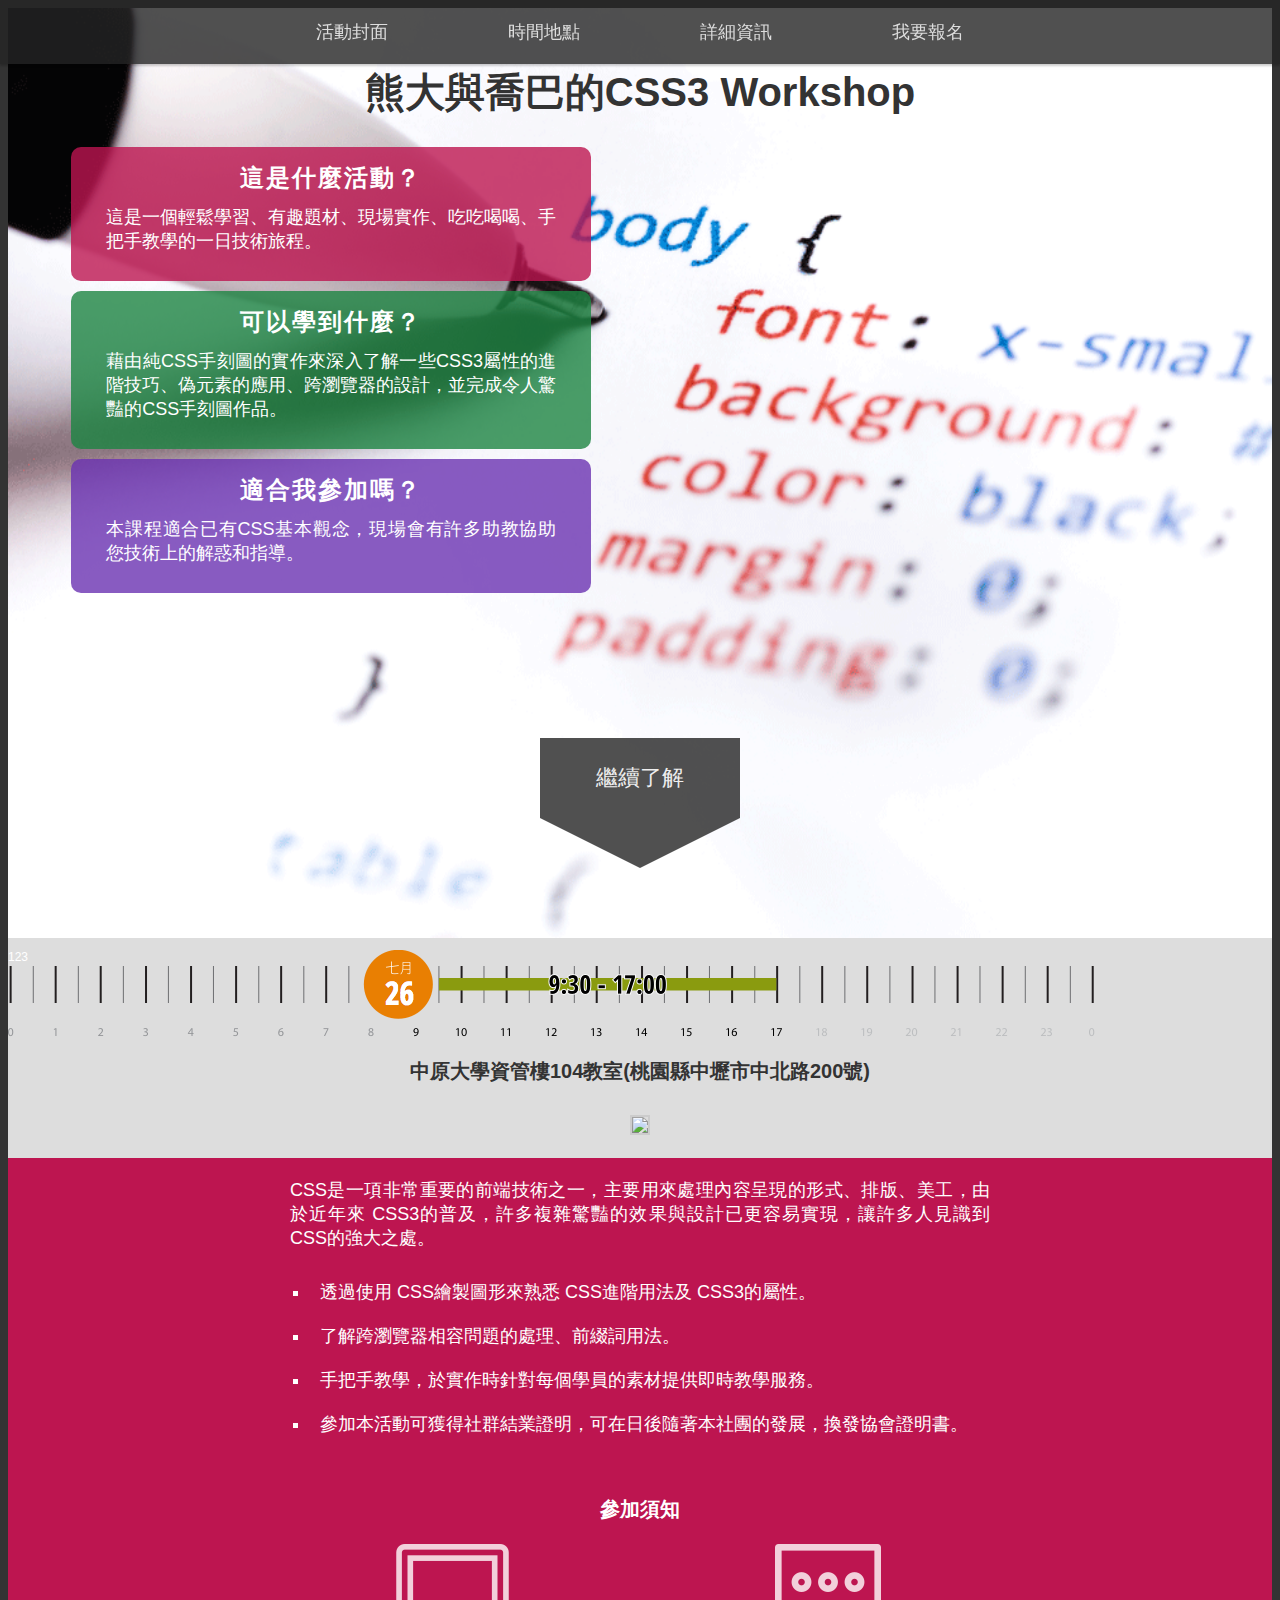
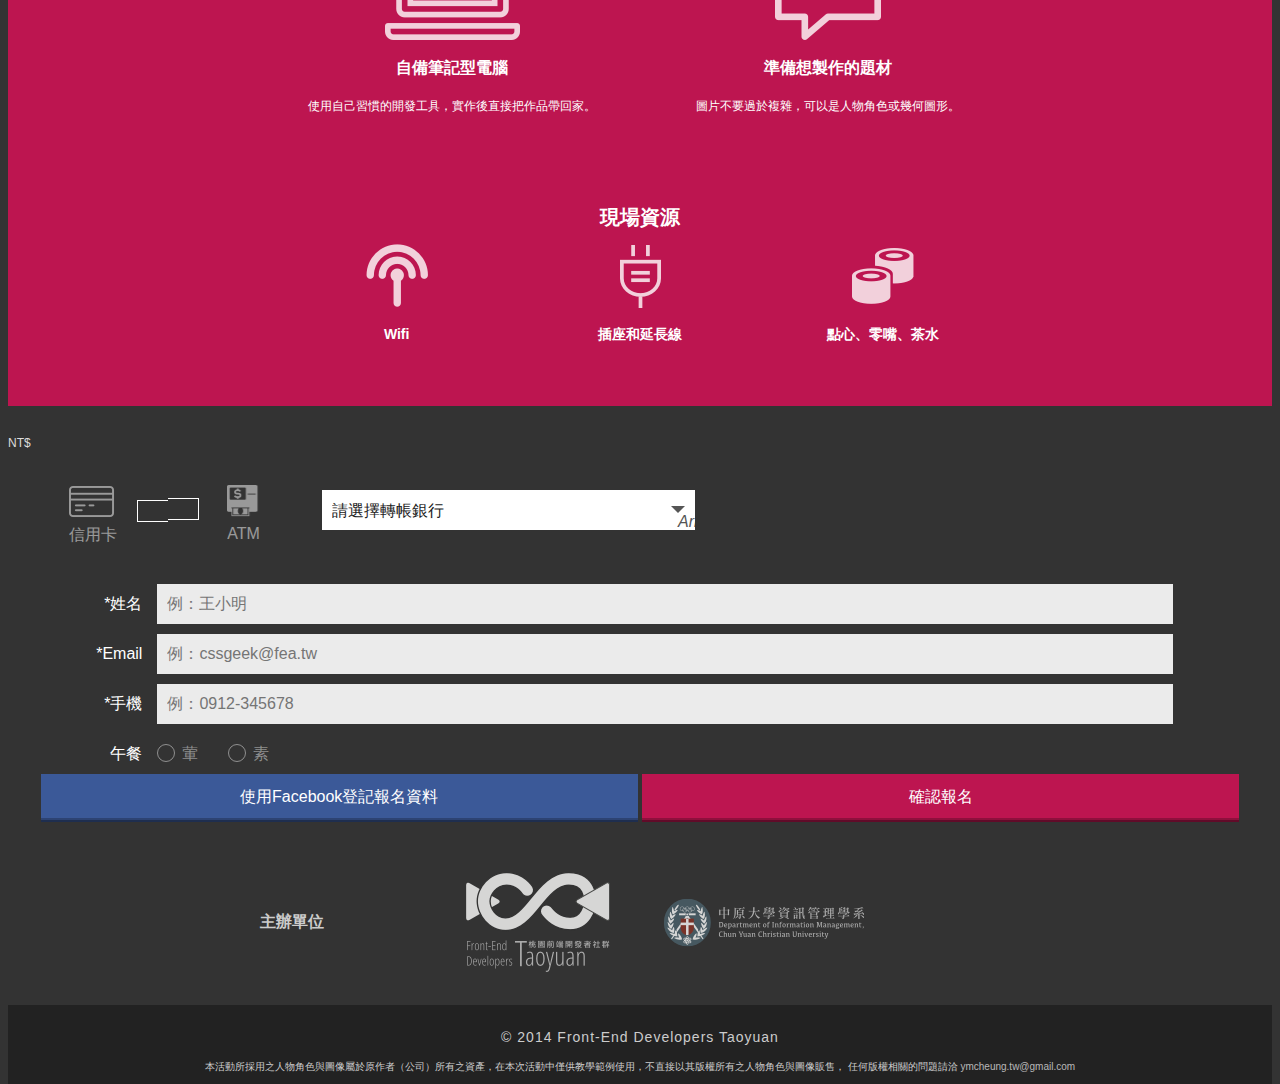
==== commit 700a2324: "Add: Auto-input from Facebook api. Add: Google static map. Add: Introduct on cover page. Fix: RWD in" ====
--- a/apply_page/index.html
+++ b/apply_page/index.html
@@ -39,16 +39,30 @@
         <span class="site_name">
           <h1>熊大與喬巴的CSS3 Workshop</h1>
         </span>
-        <div>
-          <h2>這是一個什麼樣的活動？</h2>
-        </div>
-        <a class="continue-read anchor" href="#time">繼續了解</a>
+        <div class="r">
+          <h2>這是什麼活動？</h2>
+          <p>這是一個輕鬆學習、有趣題材、現場實作、吃吃喝喝、手把手教學的一日技術旅程。</p>
+        </div>
+        <div class="g">
+          <h2>可以學到什麼？</h2>
+          <p>藉由純CSS手刻圖的實作來深入了解一些CSS3屬性的進階技巧、偽元素的應用、跨瀏覽器的設計，並完成令人驚豔的CSS手刻圖作品。</p>
+        </div>
+        <div class="b">
+          <h2>適合我參加嗎？</h2>
+          <p>本課程適合已有CSS基本觀念，現場會有許多助教協助您技術上的解惑和指導。</p>
+        </div>
+        <div class="fullwidth">
+          <a class="continue-read anchor" href="#time">繼續了解</a>
+        </div>
       </div>
 
       <!-- Time & Location -->
       <div id="time" class="time_scale">
         <span>123</span>
         <h3>中原大學資管樓104教室(桃園縣中壢市中北路200號)</h3>
+        <div class="map">
+          <img src="http://maps.google.com/maps/api/staticmap?size=800x400&markers=%E4%B8%AD%E5%8E%9F%E5%A4%A7%E5%AD%B8&zoom=14"></img>
+        </div>
       </div>
 
       <!-- Information - Keypoint -->
@@ -56,8 +70,8 @@
         <p>CSS是一項非常重要的前端技術之一，主要用來處理內容呈現的形式、排版、美工，由於近年來 CSS3的普及，許多複雜驚豔的效果與設計已更容易實現，讓許多人見識到 CSS的強大之處。</p>
         <ul>
           <li>透過使用 CSS繪製圖形來熟悉 CSS進階用法及 CSS3的屬性。</li>
+          <li>了解跨瀏覽器相容問題的處理、前綴詞用法。</li>
           <li>手把手教學，於實作時針對每個學員的素材提供即時教學服務。</li>
-          <li>了解跨瀏覽器相容問題的處理、前綴詞用法。</li>
           <li>參加本活動可獲得社群結業證明，可在日後隨著本社團的發展，換發協會證明書。</li>
         </ul>
       </div>
@@ -192,11 +206,11 @@
           </li>
         </ul>
       </div>
-      <div class="about-photo">
+      <!-- <div class="about-photo">
         <h3>素材來源</h3>
         <a class="food_mob" href="https://www.flickr.com/photos/ugod/4820240355/in/photostream/" target="_blank">Martin's Pic</a>
         <p><small>感謝活躍於 <a href="https://www.flickr.com/photos/ugod/" target="_blank">Flickr的攝影師 Martin</a>以創用CC授權（保留部分權利）方式提供本活動網頁的照片。</small></p>
-      </div>
+      </div> -->
       <div class="copyright">
         <p>&copy; 2014 Front-End Developers Taoyuan</p>
         <small>
--- a/apply_page/stylesheets/style.css
+++ b/apply_page/stylesheets/style.css
@@ -1,346 +1,4 @@
 @charset "UTF-8";
-@import url(http://fonts.googleapis.com/css?family=Dosis:600);
-/* line 33, ../../../../../../Applications/Fire.app/Contents/Resources/lib/ruby/compass_extensions/compass-h5bp-0.1.1/stylesheets/h5bp/_normalize.scss */
-article,
-aside,
-details,
-figcaption,
-figure,
-footer,
-header,
-hgroup,
-main,
-nav,
-section,
-summary {
-  display: block;
-}
-
-/* line 40, ../../../../../../Applications/Fire.app/Contents/Resources/lib/ruby/compass_extensions/compass-h5bp-0.1.1/stylesheets/h5bp/_normalize.scss */
-audio,
-canvas,
-video {
-  display: inline-block;
-  *display: inline;
-  *zoom: 1;
-}
-
-/* line 48, ../../../../../../Applications/Fire.app/Contents/Resources/lib/ruby/compass_extensions/compass-h5bp-0.1.1/stylesheets/h5bp/_normalize.scss */
-audio:not([controls]) {
-  display: none;
-  height: 0;
-}
-
-/* line 55, ../../../../../../Applications/Fire.app/Contents/Resources/lib/ruby/compass_extensions/compass-h5bp-0.1.1/stylesheets/h5bp/_normalize.scss */
-[hidden] {
-  display: none;
-}
-
-/* line 69, ../../../../../../Applications/Fire.app/Contents/Resources/lib/ruby/compass_extensions/compass-h5bp-0.1.1/stylesheets/h5bp/_normalize.scss */
-html {
-  font-size: 100%;
-  -webkit-text-size-adjust: 100%;
-  -ms-text-size-adjust: 100%;
-}
-
-/* line 82, ../../../../../../Applications/Fire.app/Contents/Resources/lib/ruby/compass_extensions/compass-h5bp-0.1.1/stylesheets/h5bp/_normalize.scss */
-html,
-button,
-input,
-select,
-textarea {
-  font-family: sans-serif;
-}
-
-/* line 88, ../../../../../../Applications/Fire.app/Contents/Resources/lib/ruby/compass_extensions/compass-h5bp-0.1.1/stylesheets/h5bp/_normalize.scss */
-body {
-  margin: 0;
-}
-
-/* line 103, ../../../../../../Applications/Fire.app/Contents/Resources/lib/ruby/compass_extensions/compass-h5bp-0.1.1/stylesheets/h5bp/_normalize.scss */
-a:focus {
-  outline: thin dotted;
-}
-
-/* line 109, ../../../../../../Applications/Fire.app/Contents/Resources/lib/ruby/compass_extensions/compass-h5bp-0.1.1/stylesheets/h5bp/_normalize.scss */
-a:active,
-a:hover {
-  outline: 0;
-}
-
-/* line 122, ../../../../../../Applications/Fire.app/Contents/Resources/lib/ruby/compass_extensions/compass-h5bp-0.1.1/stylesheets/h5bp/_normalize.scss */
-h1 {
-  font-size: 2em;
-  margin: 0.67em 0;
-}
-
-/* line 127, ../../../../../../Applications/Fire.app/Contents/Resources/lib/ruby/compass_extensions/compass-h5bp-0.1.1/stylesheets/h5bp/_normalize.scss */
-h2 {
-  font-size: 1.5em;
-  margin: 0.83em 0;
-}
-
-/* line 132, ../../../../../../Applications/Fire.app/Contents/Resources/lib/ruby/compass_extensions/compass-h5bp-0.1.1/stylesheets/h5bp/_normalize.scss */
-h3 {
-  font-size: 1.17em;
-  margin: 1em 0;
-}
-
-/* line 137, ../../../../../../Applications/Fire.app/Contents/Resources/lib/ruby/compass_extensions/compass-h5bp-0.1.1/stylesheets/h5bp/_normalize.scss */
-h4 {
-  font-size: 1em;
-  margin: 1.33em 0;
-}
-
-/* line 142, ../../../../../../Applications/Fire.app/Contents/Resources/lib/ruby/compass_extensions/compass-h5bp-0.1.1/stylesheets/h5bp/_normalize.scss */
-h5 {
-  font-size: 0.83em;
-  margin: 1.67em 0;
-}
-
-/* line 147, ../../../../../../Applications/Fire.app/Contents/Resources/lib/ruby/compass_extensions/compass-h5bp-0.1.1/stylesheets/h5bp/_normalize.scss */
-h6 {
-  font-size: 0.67em;
-  margin: 2.33em 0;
-}
-
-/* line 153, ../../../../../../Applications/Fire.app/Contents/Resources/lib/ruby/compass_extensions/compass-h5bp-0.1.1/stylesheets/h5bp/_normalize.scss */
-abbr[title] {
-  border-bottom: 1px dotted;
-}
-
-/* line 159, ../../../../../../Applications/Fire.app/Contents/Resources/lib/ruby/compass_extensions/compass-h5bp-0.1.1/stylesheets/h5bp/_normalize.scss */
-b,
-strong {
-  font-weight: bold;
-}
-
-/* line 163, ../../../../../../Applications/Fire.app/Contents/Resources/lib/ruby/compass_extensions/compass-h5bp-0.1.1/stylesheets/h5bp/_normalize.scss */
-blockquote {
-  margin: 1em 40px;
-}
-
-/* line 168, ../../../../../../Applications/Fire.app/Contents/Resources/lib/ruby/compass_extensions/compass-h5bp-0.1.1/stylesheets/h5bp/_normalize.scss */
-dfn {
-  font-style: italic;
-}
-
-/* line 174, ../../../../../../Applications/Fire.app/Contents/Resources/lib/ruby/compass_extensions/compass-h5bp-0.1.1/stylesheets/h5bp/_normalize.scss */
-hr {
-  -moz-box-sizing: content-box;
-  box-sizing: content-box;
-  height: 0;
-}
-
-/* line 181, ../../../../../../Applications/Fire.app/Contents/Resources/lib/ruby/compass_extensions/compass-h5bp-0.1.1/stylesheets/h5bp/_normalize.scss */
-mark {
-  background: #ff0;
-  color: #000;
-}
-
-/* line 188, ../../../../../../Applications/Fire.app/Contents/Resources/lib/ruby/compass_extensions/compass-h5bp-0.1.1/stylesheets/h5bp/_normalize.scss */
-p,
-pre {
-  margin: 1em 0;
-}
-
-/* line 196, ../../../../../../Applications/Fire.app/Contents/Resources/lib/ruby/compass_extensions/compass-h5bp-0.1.1/stylesheets/h5bp/_normalize.scss */
-code,
-kbd,
-pre,
-samp {
-  font-family: monospace, serif;
-  _font-family: 'courier new', monospace;
-  font-size: 1em;
-}
-
-/* line 203, ../../../../../../Applications/Fire.app/Contents/Resources/lib/ruby/compass_extensions/compass-h5bp-0.1.1/stylesheets/h5bp/_normalize.scss */
-pre {
-  white-space: pre;
-  white-space: pre-wrap;
-  word-wrap: break-word;
-}
-
-/* line 210, ../../../../../../Applications/Fire.app/Contents/Resources/lib/ruby/compass_extensions/compass-h5bp-0.1.1/stylesheets/h5bp/_normalize.scss */
-q {
-  quotes: none;
-}
-
-/* line 216, ../../../../../../Applications/Fire.app/Contents/Resources/lib/ruby/compass_extensions/compass-h5bp-0.1.1/stylesheets/h5bp/_normalize.scss */
-q:before,
-q:after {
-  content: '';
-  content: none;
-}
-
-/* line 222, ../../../../../../Applications/Fire.app/Contents/Resources/lib/ruby/compass_extensions/compass-h5bp-0.1.1/stylesheets/h5bp/_normalize.scss */
-small {
-  font-size: 80%;
-}
-
-/* line 228, ../../../../../../Applications/Fire.app/Contents/Resources/lib/ruby/compass_extensions/compass-h5bp-0.1.1/stylesheets/h5bp/_normalize.scss */
-sub,
-sup {
-  font-size: 75%;
-  line-height: 0;
-  position: relative;
-  vertical-align: baseline;
-}
-
-/* line 235, ../../../../../../Applications/Fire.app/Contents/Resources/lib/ruby/compass_extensions/compass-h5bp-0.1.1/stylesheets/h5bp/_normalize.scss */
-sup {
-  top: -0.5em;
-}
-
-/* line 239, ../../../../../../Applications/Fire.app/Contents/Resources/lib/ruby/compass_extensions/compass-h5bp-0.1.1/stylesheets/h5bp/_normalize.scss */
-sub {
-  bottom: -0.25em;
-}
-
-/* line 253, ../../../../../../Applications/Fire.app/Contents/Resources/lib/ruby/compass_extensions/compass-h5bp-0.1.1/stylesheets/h5bp/_normalize.scss */
-dl,
-menu,
-ol,
-ul {
-  margin: 1em 0;
-}
-
-/* line 257, ../../../../../../Applications/Fire.app/Contents/Resources/lib/ruby/compass_extensions/compass-h5bp-0.1.1/stylesheets/h5bp/_normalize.scss */
-dd {
-  margin: 0 0 0 40px;
-}
-
-/* line 264, ../../../../../../Applications/Fire.app/Contents/Resources/lib/ruby/compass_extensions/compass-h5bp-0.1.1/stylesheets/h5bp/_normalize.scss */
-menu,
-ol,
-ul {
-  padding: 0 0 0 40px;
-}
-
-/* line 270, ../../../../../../Applications/Fire.app/Contents/Resources/lib/ruby/compass_extensions/compass-h5bp-0.1.1/stylesheets/h5bp/_normalize.scss */
-nav ul,
-nav ol {
-  list-style: none;
-  list-style-image: none;
-}
-
-/* line 283, ../../../../../../Applications/Fire.app/Contents/Resources/lib/ruby/compass_extensions/compass-h5bp-0.1.1/stylesheets/h5bp/_normalize.scss */
-img {
-  border: 0;
-  -ms-interpolation-mode: bicubic;
-}
-
-/* line 289, ../../../../../../Applications/Fire.app/Contents/Resources/lib/ruby/compass_extensions/compass-h5bp-0.1.1/stylesheets/h5bp/_normalize.scss */
-svg:not(:root) {
-  overflow: hidden;
-}
-
-/* line 300, ../../../../../../Applications/Fire.app/Contents/Resources/lib/ruby/compass_extensions/compass-h5bp-0.1.1/stylesheets/h5bp/_normalize.scss */
-figure {
-  margin: 0;
-}
-
-/* line 311, ../../../../../../Applications/Fire.app/Contents/Resources/lib/ruby/compass_extensions/compass-h5bp-0.1.1/stylesheets/h5bp/_normalize.scss */
-form {
-  margin: 0;
-}
-
-/* line 316, ../../../../../../Applications/Fire.app/Contents/Resources/lib/ruby/compass_extensions/compass-h5bp-0.1.1/stylesheets/h5bp/_normalize.scss */
-fieldset {
-  border: 1px solid #c0c0c0;
-  margin: 0 2px;
-  padding: 0.35em 0.625em 0.75em;
-}
-
-/* line 325, ../../../../../../Applications/Fire.app/Contents/Resources/lib/ruby/compass_extensions/compass-h5bp-0.1.1/stylesheets/h5bp/_normalize.scss */
-legend {
-  border: 0;
-  padding: 0;
-  white-space: normal;
-  *margin-left: -7px;
-}
-
-/* line 339, ../../../../../../Applications/Fire.app/Contents/Resources/lib/ruby/compass_extensions/compass-h5bp-0.1.1/stylesheets/h5bp/_normalize.scss */
-button,
-input,
-select,
-textarea {
-  font-size: 100%;
-  margin: 0;
-  vertical-align: baseline;
-  *vertical-align: middle;
-}
-
-/* line 349, ../../../../../../Applications/Fire.app/Contents/Resources/lib/ruby/compass_extensions/compass-h5bp-0.1.1/stylesheets/h5bp/_normalize.scss */
-button,
-input {
-  line-height: normal;
-}
-
-/* line 358, ../../../../../../Applications/Fire.app/Contents/Resources/lib/ruby/compass_extensions/compass-h5bp-0.1.1/stylesheets/h5bp/_normalize.scss */
-button,
-select {
-  text-transform: none;
-}
-
-/* line 372, ../../../../../../Applications/Fire.app/Contents/Resources/lib/ruby/compass_extensions/compass-h5bp-0.1.1/stylesheets/h5bp/_normalize.scss */
-button,
-html input[type="button"],
-input[type="reset"],
-input[type="submit"] {
-  -webkit-appearance: button;
-  cursor: pointer;
-  *overflow: visible;
-}
-
-/* line 380, ../../../../../../Applications/Fire.app/Contents/Resources/lib/ruby/compass_extensions/compass-h5bp-0.1.1/stylesheets/h5bp/_normalize.scss */
-button[disabled],
-html input[disabled] {
-  cursor: default;
-}
-
-/* line 389, ../../../../../../Applications/Fire.app/Contents/Resources/lib/ruby/compass_extensions/compass-h5bp-0.1.1/stylesheets/h5bp/_normalize.scss */
-input[type="checkbox"],
-input[type="radio"] {
-  box-sizing: border-box;
-  padding: 0;
-  *height: 13px;
-  *width: 13px;
-}
-
-/* line 399, ../../../../../../Applications/Fire.app/Contents/Resources/lib/ruby/compass_extensions/compass-h5bp-0.1.1/stylesheets/h5bp/_normalize.scss */
-input[type="search"] {
-  -webkit-appearance: textfield;
-  -moz-box-sizing: content-box;
-  -webkit-box-sizing: content-box;
-  box-sizing: content-box;
-}
-
-/* line 409, ../../../../../../Applications/Fire.app/Contents/Resources/lib/ruby/compass_extensions/compass-h5bp-0.1.1/stylesheets/h5bp/_normalize.scss */
-input[type="search"]::-webkit-search-cancel-button,
-input[type="search"]::-webkit-search-decoration {
-  -webkit-appearance: none;
-}
-
-/* line 415, ../../../../../../Applications/Fire.app/Contents/Resources/lib/ruby/compass_extensions/compass-h5bp-0.1.1/stylesheets/h5bp/_normalize.scss */
-button::-moz-focus-inner,
-input::-moz-focus-inner {
-  border: 0;
-  padding: 0;
-}
-
-/* line 422, ../../../../../../Applications/Fire.app/Contents/Resources/lib/ruby/compass_extensions/compass-h5bp-0.1.1/stylesheets/h5bp/_normalize.scss */
-textarea {
-  overflow: auto;
-  vertical-align: top;
-}
-
-/* line 434, ../../../../../../Applications/Fire.app/Contents/Resources/lib/ruby/compass_extensions/compass-h5bp-0.1.1/stylesheets/h5bp/_normalize.scss */
-table {
-  border-collapse: collapse;
-  border-spacing: 0;
-}
-
 /* Jeet.gs */
 /*  Syntax Quick Reference
   --------------------------
@@ -368,72 +26,12 @@
  * 4. create sprite images for pixel ratio 2 screens and put them in the second folder, use the same filenames.
  * 5. use the sprite-image in your Sass/Scss using: '@include use-sprite(<sprite-name>)'
  */
+@import url(http://fonts.googleapis.com/css?family=Dosis:600);
 /* line 7, ../sass/partials/_page.scss */
 body, select, input, textarea {
   color: #222222;
 }
 
-/* line 7, ../../../../../../Applications/Fire.app/Contents/Resources/lib/ruby/compass_extensions/compass-h5bp-0.1.1/stylesheets/h5bp/_helpers.scss */
-.ir {
-  background-color: transparent;
-  border: 0;
-  overflow: hidden;
-  *text-indent: -9999px;
-}
-/* line 27, ../../../../../../Applications/Fire.app/Contents/Resources/lib/ruby/compass_extensions/compass-h5bp-0.1.1/stylesheets/h5bp/_helpers.scss */
-.ir:before {
-  content: "";
-  display: block;
-  width: 0;
-  height: 150%;
-}
-
-/* line 9, ../../../../../../Applications/Fire.app/Contents/Resources/lib/ruby/compass_extensions/compass-h5bp-0.1.1/stylesheets/h5bp/_helpers.scss */
-.hidden {
-  display: none !important;
-  visibility: hidden;
-}
-
-/* line 11, ../../../../../../Applications/Fire.app/Contents/Resources/lib/ruby/compass_extensions/compass-h5bp-0.1.1/stylesheets/h5bp/_helpers.scss */
-.visuallyhidden {
-  border: 0;
-  clip: rect(0 0 0 0);
-  height: 1px;
-  margin: -1px;
-  overflow: hidden;
-  padding: 0;
-  position: absolute;
-  width: 1px;
-}
-/* line 67, ../../../../../../Applications/Fire.app/Contents/Resources/lib/ruby/compass_extensions/compass-h5bp-0.1.1/stylesheets/h5bp/_helpers.scss */
-.visuallyhidden.focusable:active, .visuallyhidden.focusable:focus {
-  clip: auto;
-  height: auto;
-  margin: 0;
-  overflow: visible;
-  position: static;
-  width: auto;
-}
-
-/* line 13, ../../../../../../Applications/Fire.app/Contents/Resources/lib/ruby/compass_extensions/compass-h5bp-0.1.1/stylesheets/h5bp/_helpers.scss */
-.invisible {
-  visibility: hidden;
-}
-
-/* line 93, ../../../../../../Applications/Fire.app/Contents/Resources/lib/ruby/compass_extensions/compass-h5bp-0.1.1/stylesheets/h5bp/_helpers.scss */
-.clearfix:before, .clearfix:after {
-  content: " ";
-  display: table;
-}
-/* line 98, ../../../../../../Applications/Fire.app/Contents/Resources/lib/ruby/compass_extensions/compass-h5bp-0.1.1/stylesheets/h5bp/_helpers.scss */
-.clearfix:after {
-  clear: both;
-}
-/* line 104, ../../../../../../Applications/Fire.app/Contents/Resources/lib/ruby/compass_extensions/compass-h5bp-0.1.1/stylesheets/h5bp/_helpers.scss */
-.clearfix {
-  *zoom: 1;
-}
-
 @media only screen and (min-width: 480px) {
   /* Style adjustments for viewports 480px and over go here */
 }
@@ -441,104 +39,32 @@
   /* Style adjustments for viewports 768px and over go here */
 }
 @media print {
-  /* line 11, ../../../../../../Applications/Fire.app/Contents/Resources/lib/ruby/compass_extensions/compass-h5bp-0.1.1/stylesheets/h5bp/_media.scss */
-  * {
-    background: transparent !important;
-    color: #000 !important;
-    box-shadow: none !important;
-    text-shadow: none !important;
-  }
-
-  /* line 19, ../../../../../../Applications/Fire.app/Contents/Resources/lib/ruby/compass_extensions/compass-h5bp-0.1.1/stylesheets/h5bp/_media.scss */
-  a,
-  a:visited {
-    text-decoration: underline;
-  }
-
-  /* line 23, ../../../../../../Applications/Fire.app/Contents/Resources/lib/ruby/compass_extensions/compass-h5bp-0.1.1/stylesheets/h5bp/_media.scss */
-  a[href]:after {
-    content: " (" attr(href) ")";
-  }
-
-  /* line 27, ../../../../../../Applications/Fire.app/Contents/Resources/lib/ruby/compass_extensions/compass-h5bp-0.1.1/stylesheets/h5bp/_media.scss */
-  abbr[title]:after {
-    content: " (" attr(title) ")";
-  }
-
-  /* line 37, ../../../../../../Applications/Fire.app/Contents/Resources/lib/ruby/compass_extensions/compass-h5bp-0.1.1/stylesheets/h5bp/_media.scss */
-  .ir a:after,
-  a[href^="javascript:"]:after,
-  a[href^="#"]:after {
-    content: "";
-  }
-
-  /* line 42, ../../../../../../Applications/Fire.app/Contents/Resources/lib/ruby/compass_extensions/compass-h5bp-0.1.1/stylesheets/h5bp/_media.scss */
-  pre,
-  blockquote {
-    border: 1px solid #999;
-    page-break-inside: avoid;
-  }
-
-  /* line 47, ../../../../../../Applications/Fire.app/Contents/Resources/lib/ruby/compass_extensions/compass-h5bp-0.1.1/stylesheets/h5bp/_media.scss */
-  thead {
-    display: table-header-group;
-  }
-
-  /* line 52, ../../../../../../Applications/Fire.app/Contents/Resources/lib/ruby/compass_extensions/compass-h5bp-0.1.1/stylesheets/h5bp/_media.scss */
-  tr,
-  img {
-    page-break-inside: avoid;
-  }
-
-  /* line 56, ../../../../../../Applications/Fire.app/Contents/Resources/lib/ruby/compass_extensions/compass-h5bp-0.1.1/stylesheets/h5bp/_media.scss */
-  img {
-    max-width: 100% !important;
-  }
-
-  @page {
-    margin: 0.5cm;
-}
-
-  /* line 66, ../../../../../../Applications/Fire.app/Contents/Resources/lib/ruby/compass_extensions/compass-h5bp-0.1.1/stylesheets/h5bp/_media.scss */
-  p,
-  h2,
-  h3 {
-    orphans: 3;
-    widows: 3;
-  }
-
-  /* line 72, ../../../../../../Applications/Fire.app/Contents/Resources/lib/ruby/compass_extensions/compass-h5bp-0.1.1/stylesheets/h5bp/_media.scss */
-  h2,
-  h3 {
-    page-break-after: avoid;
-  }
-
   /* Style adjustments for print go here */
 }
 /* font for price_tag */
 /* Clearfix hack by Nicolas Gallagher: http://nicolasgallagher.com/micro-clearfix-hack/ */
-/* line 43, ../sass/style.scss */
+/* line 33, ../sass/style.scss */
 .clearfix:before, .clearfix:after {
   display: table;
   content: " ";
 }
 
-/* line 49, ../sass/style.scss */
+/* line 39, ../sass/style.scss */
 .clearfix:after {
   clear: both;
 }
 
-/* line 53, ../sass/style.scss */
+/* line 43, ../sass/style.scss */
 html {
   font-size: 62.5%;
 }
 
-/* line 57, ../sass/style.scss */
+/* line 47, ../sass/style.scss */
 html, body {
   height: 100%;
 }
 
-/* line 61, ../sass/style.scss */
+/* line 51, ../sass/style.scss */
 body {
   font-size: 1.2rem;
   font-family: Arial, 'Apple Lihei Pro', '微軟正黑體';
@@ -546,7 +72,7 @@
   background: #333;
 }
 
-/* line 68, ../sass/style.scss */
+/* line 58, ../sass/style.scss */
 h2 {
   width: 60%;
   font-size: 1.6rem;
@@ -556,806 +82,879 @@
   font-size: 2rem;
 }
 
-/* line 77, ../sass/style.scss */
+/* line 67, ../sass/style.scss */
 ul, ol {
   margin: 0;
   padding: 0;
 }
 
-/* line 82, ../sass/style.scss */
+/* line 72, ../sass/style.scss */
 a {
   color: #DDD;
   text-decoration: none;
   transition: all ease .3s;
 }
-/* line 86, ../sass/style.scss */
+/* line 76, ../sass/style.scss */
 a:hover {
   color: #FFF;
 }
 
-/* line 91, ../sass/style.scss */
+/* line 81, ../sass/style.scss */
 p {
   padding: 0 5%;
   font-size: 1.8rem;
   text-align: justify;
 }
 
-/* 主要版面切割 - 桌機版 */
-@media only screen and (min-width: 768px) {
-  /* line 101, ../sass/style.scss */
-  #container {
-    width: 100%;
-    height: 100%;
-  }
-
-  /* line 106, ../sass/style.scss */
-  .navi {
-    width: 100%;
-    margin: 0 auto;
-    position: fixed;
-    background: rgba(36, 36, 36, 0.8);
-    box-shadow: 0 2px 2px rgba(0, 0, 0, 0.2);
-    font-size: 1.8rem;
-    z-index: 2;
-  }
-  /* line 115, ../sass/style.scss */
-  .navi h3 {
-    font-size: 2em;
-  }
-  /* line 118, ../sass/style.scss */
-  .navi ul {
-    width: 60%;
-    margin: 0 auto;
-  }
-  /* line 121, ../sass/style.scss */
-  .navi ul li {
-    *zoom: 1;
-    float: left;
-    display: inline;
-    clear: none;
-    padding-left: 0;
-    padding-right: 0;
-    text-align: inherit;
-    width: 25%;
-    margin-left: 0%;
-    margin-right: 0%;
-    display: inline-block;
-    text-align: center;
-    transition: all ease .3s;
-  }
-  /* line 188, ../sass/jeet/_grid.scss */
-  .navi ul li:before, .navi ul li:after {
-    content: '';
-    display: table;
-  }
-  /* line 192, ../sass/jeet/_grid.scss */
-  .navi ul li:after {
-    clear: both;
-  }
-  /* line 126, ../sass/style.scss */
-  .navi ul li a {
-    display: block;
-    height: 100%;
-    padding: 20px 0;
-  }
-  /* line 130, ../sass/style.scss */
-  .navi ul li a:hover {
-    color: #333;
-  }
-  /* line 136, ../sass/style.scss */
-  .navi ul li:hover {
-    background: white;
-  }
-
-  /* line 144, ../sass/style.scss */
-  .main {
-    *zoom: 1;
-    float: left;
-    display: inline;
-    clear: none;
-    padding-left: 0;
-    padding-right: 0;
-    text-align: inherit;
-    width: 100%;
-    margin-left: 0%;
-    margin-right: 0%;
-    height: 100%;
-    padding-top: 30px;
-    background: url(../assets/cover-bg.png) top center no-repeat;
-    background-size: auto 100%;
-  }
-  /* line 188, ../sass/jeet/_grid.scss */
-  .main:before, .main:after {
-    content: '';
-    display: table;
-  }
-  /* line 192, ../sass/jeet/_grid.scss */
-  .main:after {
-    clear: both;
-  }
-  /* line 150, ../sass/style.scss */
-  .main .continue-read {
-    display: block;
-    position: relative;
-    top: 75%;
-    width: 200px;
-    height: 80px;
-    margin: 0 auto;
-    background: rgba(36, 36, 36, 0.8);
-    text-align: center;
-    font-size: 2.2rem;
-    line-height: 80px;
-  }
-  /* line 162, ../sass/style.scss */
-  .main .continue-read:after {
-    content: '';
-    display: block;
-    width: 0;
-    border-top: 50px solid rgba(36, 36, 36, 0.8);
-    border-left: 100px solid transparent;
-    border-right: 100px solid transparent;
-  }
-
-  /* line 172, ../sass/style.scss */
-  .time_scale {
-    *zoom: 1;
-    float: left;
-    display: inline;
-    clear: none;
-    padding-left: 0;
-    padding-right: 0;
-    text-align: inherit;
-    width: 100%;
-    margin-left: 0%;
-    margin-right: 0%;
-    background: white;
-    width: 100%;
-    overflow: hidden;
-  }
-  /* line 188, ../sass/jeet/_grid.scss */
-  .time_scale:before, .time_scale:after {
-    content: '';
-    display: table;
-  }
-  /* line 192, ../sass/jeet/_grid.scss */
-  .time_scale:after {
-    clear: both;
-  }
-  /* line 177, ../sass/style.scss */
+/* 主要版面切割 */
+/* line 90, ../sass/style.scss */
+#container {
+  width: 100%;
+  height: 100%;
+}
+
+/* line 95, ../sass/style.scss */
+.navi {
+  width: 100%;
+  margin: 0 auto;
+  position: fixed;
+  top: 0;
+  left: 0;
+  background: rgba(36, 36, 36, 0.8);
+  box-shadow: 0 2px 2px rgba(0, 0, 0, 0.2);
+  font-size: 1.8rem;
+  z-index: 2;
+}
+/* line 106, ../sass/style.scss */
+.navi h3 {
+  font-size: 2em;
+}
+/* line 109, ../sass/style.scss */
+.navi ul {
+  width: 60%;
+  margin: 0 auto;
+}
+/* line 112, ../sass/style.scss */
+.navi ul li {
+  *zoom: 1;
+  float: left;
+  display: inline;
+  clear: none;
+  padding-left: 0;
+  padding-right: 0;
+  text-align: inherit;
+  width: 25%;
+  margin-left: 0%;
+  margin-right: 0%;
+  display: inline-block;
+  text-align: center;
+  transition: all ease .3s;
+}
+/* line 188, ../sass/jeet/_grid.scss */
+.navi ul li:before, .navi ul li:after {
+  content: '';
+  display: table;
+}
+/* line 192, ../sass/jeet/_grid.scss */
+.navi ul li:after {
+  clear: both;
+}
+/* line 117, ../sass/style.scss */
+.navi ul li a {
+  display: block;
+  height: 100%;
+  padding: 20px 0;
+}
+/* line 121, ../sass/style.scss */
+.navi ul li a:hover {
+  color: #333;
+}
+/* line 127, ../sass/style.scss */
+.navi ul li:hover {
+  background: white;
+}
+
+/* line 135, ../sass/style.scss */
+.main {
+  *zoom: 1;
+  float: left;
+  display: inline;
+  clear: none;
+  padding-left: 0;
+  padding-right: 0;
+  text-align: inherit;
+  width: 100%;
+  margin-left: 0%;
+  margin-right: 0%;
+  position: relative;
+  width: 100%;
+  height: 100%;
+  padding-top: 30px;
+  background: url(../assets/workshop-cover.png) top center no-repeat;
+  background-size: auto 100%;
+}
+/* line 188, ../sass/jeet/_grid.scss */
+.main:before, .main:after {
+  content: '';
+  display: table;
+}
+/* line 192, ../sass/jeet/_grid.scss */
+.main:after {
+  clear: both;
+}
+/* line 143, ../sass/style.scss */
+.main h1 {
+  color: #333;
+}
+/* line 146, ../sass/style.scss */
+.main h2 {
+  display: block;
+  width: 300px;
+  height: auto;
+  color: white;
+  font-size: 2.4rem;
+  letter-spacing: 2px;
+}
+/* line 154, ../sass/style.scss */
+.main .r, .main .g, .main .b {
+  -moz-border-radius: 10px;
+  -webkit-border-radius: 10px;
+  border-radius: 10px;
+  width: 60%;
+  max-width: 500px;
+  margin: 10px 5%;
+  padding: 10px;
+  font-size: 1.6rem;
+}
+/* line 162, ../sass/style.scss */
+.main .r {
+  background: rgba(189, 21, 80, 0.8);
+}
+/* line 165, ../sass/style.scss */
+.main .g {
+  background: rgba(29, 133, 66, 0.8);
+}
+/* line 168, ../sass/style.scss */
+.main .b {
+  background: rgba(106, 50, 177, 0.8);
+}
+/* line 171, ../sass/style.scss */
+.main .fullwidth {
+  position: absolute;
+  bottom: 0;
+  width: 100%;
+  height: 200px;
+}
+/* line 177, ../sass/style.scss */
+.main .continue-read {
+  -moz-transition: all 0.5s ease;
+  -webkit-transition: all 0.5s ease;
+  transition: all 0.5s ease;
+  display: block;
+  width: 200px;
+  height: 80px;
+  margin: 0 auto;
+  background: rgba(36, 36, 36, 0.8);
+  text-align: center;
+  font-size: 2.2rem;
+  line-height: 80px;
+  color: #EEE;
+}
+/* line 188, ../sass/style.scss */
+.main .continue-read:after {
+  content: '';
+  display: block;
+  width: 0;
+  border-top: 50px solid rgba(36, 36, 36, 0.8);
+  border-left: 100px solid transparent;
+  border-right: 100px solid transparent;
+}
+/* line 196, ../sass/style.scss */
+.main .continue-read:hover {
+  color: #FFF;
+}
+
+/* line 202, ../sass/style.scss */
+.time_scale {
+  *zoom: 1;
+  float: left;
+  display: inline;
+  clear: none;
+  padding-left: 0;
+  padding-right: 0;
+  text-align: inherit;
+  width: 100%;
+  margin-left: 0%;
+  margin-right: 0%;
+  background: #DDD;
+  width: 100%;
+  overflow: hidden;
+}
+/* line 188, ../sass/jeet/_grid.scss */
+.time_scale:before, .time_scale:after {
+  content: '';
+  display: table;
+}
+/* line 192, ../sass/jeet/_grid.scss */
+.time_scale:after {
+  clear: both;
+}
+/* line 207, ../sass/style.scss */
+.time_scale span {
+  background-image: url('../assets/workshop-s2b3d51081d.png');
+  background-position: 0 -1056px;
+  background-repeat: no-repeat;
+  overflow: hidden;
+  height: 88px;
+  width: 1088px;
+  display: block;
+  width: 100%;
+  max-width: 100%;
+  white-space: nowrap;
+  overflow: hidden;
+  margin: 1em auto;
+}
+@media (-webkit-min-device-pixel-ratio: 2), (-o-min-device-pixel-ratio: 3 / 2), (min--moz-device-pixel-ratio: 2), (min-device-pixel-ratio: 2), (min-resolution: 144dppx) {
+  /* line 207, ../sass/style.scss */
   .time_scale span {
-    background-image: url('../assets/workshop-s29c34ede72.png');
-    background-position: 0 -100px;
-    background-repeat: no-repeat;
-    overflow: hidden;
+    background-image: url('../assets/workshop-2x-s57d591a055.png');
+    background-size: 1088px 1284px;
+    background-position: 0 -1056px;
     height: 88px;
     width: 1088px;
-    display: block;
-    width: 100%;
-    max-width: 100%;
-    white-space: nowrap;
-    overflow: hidden;
-    margin: 1em auto;
   }
-  /* line 186, ../sass/style.scss */
-  .time_scale h3 {
-    color: #333;
-    width: 100%;
-    margin-top: 1em;
-    font-size: 2rem;
-    text-align: center;
-  }
-
-  /* line 195, ../sass/style.scss */
-  .ac_explain {
-    *zoom: 1;
-    float: left;
-    display: inline;
-    clear: none;
-    padding-left: 0;
-    padding-right: 0;
-    text-align: inherit;
-    width: 100%;
-    margin-left: 0%;
-    margin-right: 0%;
-    margin: 0 auto;
-    background: #bd1550;
-  }
-  /* line 188, ../sass/jeet/_grid.scss */
-  .ac_explain:before, .ac_explain:after {
-    content: '';
-    display: table;
-  }
-  /* line 192, ../sass/jeet/_grid.scss */
-  .ac_explain:after {
-    clear: both;
-  }
-  /* line 199, ../sass/style.scss */
-  .ac_explain > * {
-    max-width: 700px;
-  }
-  /* line 202, ../sass/style.scss */
-  .ac_explain p {
-    width: 60%;
-    margin: 20px auto;
-  }
-  /* line 206, ../sass/style.scss */
-  .ac_explain ul {
-    width: 60%;
-    margin: 20px auto;
-    padding-left: 40px;
-  }
-  /* line 210, ../sass/style.scss */
-  .ac_explain ul li {
-    padding: 10px;
-    font-size: 1.8rem;
-    list-style: square;
-  }
-
-  /* line 220, ../sass/style.scss */
-  .required {
-    *zoom: 1;
-    float: left;
-    display: inline;
-    clear: none;
-    padding-left: 0;
-    padding-right: 0;
-    text-align: inherit;
-    width: 100%;
-    margin-left: 0%;
-    margin-right: 0%;
-    background: #bd1550;
-    padding-top: 2em;
-  }
-  /* line 188, ../sass/jeet/_grid.scss */
-  .required:before, .required:after {
-    content: '';
-    display: table;
-  }
-  /* line 192, ../sass/jeet/_grid.scss */
-  .required:after {
-    clear: both;
-  }
-  /* line 224, ../sass/style.scss */
-  .required > * {
-    max-width: 1200px;
-  }
-  /* line 227, ../sass/style.scss */
-  .required ul {
-    width: 100%;
-    margin: auto;
-    padding: 0;
-    text-align: center;
-  }
-  /* line 233, ../sass/style.scss */
-  .required li {
-    position: relative;
-    display: inline-block;
-    overflow: none;
-    width: 31%;
-    height: 280px;
-  }
-  /* line 240, ../sass/style.scss */
-  .required h3 {
-    top: 140px;
-    width: 100%;
-    margin: 0;
-    text-align: center;
-    font-size: 1.6rem;
-  }
-  /* line 247, ../sass/style.scss */
-  .required p {
-    top: 180px;
-    width: 80%;
-    margin: 0 10%;
-    padding: 0;
-    font-size: 1.2rem;
-    text-align: center;
-  }
-  /* line 255, ../sass/style.scss */
-  .required p, .required h3 {
-    position: absolute;
-  }
-  /* line 258, ../sass/style.scss */
-  .required .icon {
-    margin: 0 auto;
-  }
-  /* line 261, ../sass/style.scss */
+}
+/* line 216, ../sass/style.scss */
+.time_scale h3 {
+  color: #333;
+  width: 100%;
+  margin-top: 1em;
+  font-size: 2rem;
+  text-align: center;
+}
+/* line 223, ../sass/style.scss */
+.time_scale .map {
+  width: 100%;
+  height: auto;
+  text-align: center;
+}
+/* line 227, ../sass/style.scss */
+.time_scale .map img {
+  width: auto;
+  height: 60%;
+  margin-top: 10px;
+  margin-bottom: 20px;
+  border: 2px solid #CCC;
+}
+
+/* line 237, ../sass/style.scss */
+.ac_explain {
+  *zoom: 1;
+  float: left;
+  display: inline;
+  clear: none;
+  padding-left: 0;
+  padding-right: 0;
+  text-align: inherit;
+  width: 100%;
+  margin-left: 0%;
+  margin-right: 0%;
+  margin: 0 auto;
+  background: #bd1550;
+}
+/* line 188, ../sass/jeet/_grid.scss */
+.ac_explain:before, .ac_explain:after {
+  content: '';
+  display: table;
+}
+/* line 192, ../sass/jeet/_grid.scss */
+.ac_explain:after {
+  clear: both;
+}
+/* line 241, ../sass/style.scss */
+.ac_explain > * {
+  max-width: 700px;
+}
+/* line 244, ../sass/style.scss */
+.ac_explain p {
+  width: 60%;
+  margin: 20px auto;
+}
+/* line 248, ../sass/style.scss */
+.ac_explain ul {
+  width: 60%;
+  margin: 20px auto;
+  padding-left: 40px;
+}
+/* line 252, ../sass/style.scss */
+.ac_explain ul li {
+  padding: 10px;
+  font-size: 1.8rem;
+  list-style: square;
+}
+
+/* line 262, ../sass/style.scss */
+.required {
+  *zoom: 1;
+  float: left;
+  display: inline;
+  clear: none;
+  padding-left: 0;
+  padding-right: 0;
+  text-align: inherit;
+  width: 100%;
+  margin-left: 0%;
+  margin-right: 0%;
+  background: #bd1550;
+  padding-top: 2em;
+}
+/* line 188, ../sass/jeet/_grid.scss */
+.required:before, .required:after {
+  content: '';
+  display: table;
+}
+/* line 192, ../sass/jeet/_grid.scss */
+.required:after {
+  clear: both;
+}
+/* line 266, ../sass/style.scss */
+.required > * {
+  max-width: 1200px;
+}
+/* line 269, ../sass/style.scss */
+.required ul {
+  width: 100%;
+  margin: auto;
+  padding: 0;
+  text-align: center;
+}
+/* line 275, ../sass/style.scss */
+.required li {
+  position: relative;
+  display: inline-block;
+  overflow: none;
+  width: 31%;
+  height: 280px;
+}
+/* line 282, ../sass/style.scss */
+.required h3 {
+  top: 140px;
+  width: 100%;
+  margin: 0;
+  text-align: center;
+  font-size: 1.6rem;
+}
+/* line 289, ../sass/style.scss */
+.required p {
+  top: 180px;
+  width: 80%;
+  margin: 0 10%;
+  padding: 0;
+  font-size: 1.2rem;
+  text-align: center;
+}
+/* line 297, ../sass/style.scss */
+.required p, .required h3 {
+  position: absolute;
+}
+/* line 300, ../sass/style.scss */
+.required .icon {
+  margin: 0 auto;
+}
+/* line 303, ../sass/style.scss */
+.required li:first-child .icon {
+  background-image: url('../assets/workshop-s2b3d51081d.png');
+  background-position: 0 -376px;
+  background-repeat: no-repeat;
+  overflow: hidden;
+  height: 200px;
+  width: 135px;
+}
+@media (-webkit-min-device-pixel-ratio: 2), (-o-min-device-pixel-ratio: 3 / 2), (min--moz-device-pixel-ratio: 2), (min-device-pixel-ratio: 2), (min-resolution: 144dppx) {
+  /* line 303, ../sass/style.scss */
   .required li:first-child .icon {
-    background-image: url('../assets/workshop-s29c34ede72.png');
-    background-position: 0 -816px;
-    background-repeat: no-repeat;
-    overflow: hidden;
+    background-image: url('../assets/workshop-2x-s57d591a055.png');
+    background-size: 1088px 1284px;
+    background-position: 0 -376px;
     height: 200px;
     width: 135px;
   }
-  /* line 264, ../sass/style.scss */
+}
+/* line 306, ../sass/style.scss */
+.required li:last-child .icon {
+  background-image: url('../assets/workshop-s2b3d51081d.png');
+  background-position: 0 -716px;
+  background-repeat: no-repeat;
+  overflow: hidden;
+  height: 200px;
+  width: 135px;
+}
+@media (-webkit-min-device-pixel-ratio: 2), (-o-min-device-pixel-ratio: 3 / 2), (min--moz-device-pixel-ratio: 2), (min-device-pixel-ratio: 2), (min-resolution: 144dppx) {
+  /* line 306, ../sass/style.scss */
   .required li:last-child .icon {
-    background-image: url('../assets/workshop-s29c34ede72.png');
-    background-position: 0 -336px;
-    background-repeat: no-repeat;
-    overflow: hidden;
+    background-image: url('../assets/workshop-2x-s57d591a055.png');
+    background-size: 1088px 1284px;
+    background-position: 0 -716px;
     height: 200px;
     width: 135px;
   }
-  /* line 269, ../sass/style.scss */
-  .resource {
-    *zoom: 1;
-    float: left;
-    display: inline;
-    clear: none;
-    padding-left: 0;
-    padding-right: 0;
-    text-align: inherit;
-    width: 100%;
-    margin-left: 0%;
-    margin-right: 0%;
-    background: #bd1550;
+}
+
+/* line 311, ../sass/style.scss */
+.resource {
+  *zoom: 1;
+  float: left;
+  display: inline;
+  clear: none;
+  padding-left: 0;
+  padding-right: 0;
+  text-align: inherit;
+  width: 100%;
+  margin-left: 0%;
+  margin-right: 0%;
+  background: #bd1550;
+}
+/* line 188, ../sass/jeet/_grid.scss */
+.resource:before, .resource:after {
+  content: '';
+  display: table;
+}
+/* line 192, ../sass/jeet/_grid.scss */
+.resource:after {
+  clear: both;
+}
+/* line 314, ../sass/style.scss */
+.resource > * {
+  max-width: 1200px;
+}
+/* line 317, ../sass/style.scss */
+.resource ul {
+  margin: 0 auto;
+  padding: 0;
+  text-align: center;
+}
+/* line 322, ../sass/style.scss */
+.resource li {
+  position: relative;
+  display: inline-block;
+  overflow: none;
+  width: 20%;
+  height: 180px;
+}
+/* line 329, ../sass/style.scss */
+.resource h3 {
+  position: absolute;
+  top: 100px;
+  width: 100%;
+  margin: 0;
+  font-size: 1.4rem;
+  text-align: center;
+}
+/* line 337, ../sass/style.scss */
+.resource .icon {
+  margin: 0 auto;
+}
+/* line 340, ../sass/style.scss */
+.resource li:first-child .icon {
+  background-image: url('../assets/workshop-s2b3d51081d.png');
+  background-position: 0 -1144px;
+  background-repeat: no-repeat;
+  overflow: hidden;
+  height: 140px;
+  width: 64px;
+}
+@media (-webkit-min-device-pixel-ratio: 2), (-o-min-device-pixel-ratio: 3 / 2), (min--moz-device-pixel-ratio: 2), (min-device-pixel-ratio: 2), (min-resolution: 144dppx) {
+  /* line 340, ../sass/style.scss */
+  .resource li:first-child .icon {
+    background-image: url('../assets/workshop-2x-s57d591a055.png');
+    background-size: 1088px 1284px;
+    background-position: 0 -1144px;
+    height: 140px;
+    width: 61px;
   }
-  /* line 188, ../sass/jeet/_grid.scss */
-  .resource:before, .resource:after {
-    content: '';
-    display: table;
-  }
-  /* line 192, ../sass/jeet/_grid.scss */
-  .resource:after {
-    clear: both;
-  }
-  /* line 272, ../sass/style.scss */
-  .resource > * {
-    max-width: 1200px;
-  }
-  /* line 275, ../sass/style.scss */
-  .resource ul {
-    margin: 0 auto;
-    padding: 0;
-    text-align: center;
-  }
-  /* line 280, ../sass/style.scss */
-  .resource li {
-    position: relative;
-    display: inline-block;
-    overflow: none;
-    width: 20%;
-    height: 180px;
-  }
-  /* line 287, ../sass/style.scss */
-  .resource h3 {
-    position: absolute;
-    top: 100px;
-    width: 100%;
-    margin: 0;
-    font-size: 1.4rem;
-    text-align: center;
-  }
-  /* line 295, ../sass/style.scss */
-  .resource .icon {
-    margin: 0 auto;
-  }
-  /* line 298, ../sass/style.scss */
-  .resource li:first-child .icon {
-    background-image: url('../assets/workshop-s29c34ede72.png');
-    background-position: 0 -536px;
-    background-repeat: no-repeat;
-    overflow: hidden;
+}
+/* line 343, ../sass/style.scss */
+.resource li:nth-child(2) .icon {
+  background-image: url('../assets/workshop-s2b3d51081d.png');
+  background-position: 0 -576px;
+  background-repeat: no-repeat;
+  overflow: hidden;
+  height: 140px;
+  width: 64px;
+}
+@media (-webkit-min-device-pixel-ratio: 2), (-o-min-device-pixel-ratio: 3 / 2), (min--moz-device-pixel-ratio: 2), (min-device-pixel-ratio: 2), (min-resolution: 144dppx) {
+  /* line 343, ../sass/style.scss */
+  .resource li:nth-child(2) .icon {
+    background-image: url('../assets/workshop-2x-s57d591a055.png');
+    background-size: 1088px 1284px;
+    background-position: 0 -576px;
     height: 140px;
     width: 64px;
   }
-  /* line 301, ../sass/style.scss */
-  .resource li:nth-child(2) .icon {
-    background-image: url('../assets/workshop-s29c34ede72.png');
-    background-position: 0 -1016px;
-    background-repeat: no-repeat;
-    overflow: hidden;
+}
+/* line 346, ../sass/style.scss */
+.resource li:last-child .icon {
+  background-image: url('../assets/workshop-s2b3d51081d.png');
+  background-position: 0 -916px;
+  background-repeat: no-repeat;
+  overflow: hidden;
+  height: 140px;
+  width: 64px;
+}
+@media (-webkit-min-device-pixel-ratio: 2), (-o-min-device-pixel-ratio: 3 / 2), (min--moz-device-pixel-ratio: 2), (min-device-pixel-ratio: 2), (min-resolution: 144dppx) {
+  /* line 346, ../sass/style.scss */
+  .resource li:last-child .icon {
+    background-image: url('../assets/workshop-2x-s57d591a055.png');
+    background-size: 1088px 1284px;
+    background-position: 0 -916px;
     height: 140px;
     width: 64px;
   }
-  /* line 304, ../sass/style.scss */
-  .resource li:last-child .icon {
-    background-image: url('../assets/workshop-s29c34ede72.png');
-    background-position: 0 -676px;
-    background-repeat: no-repeat;
-    overflow: hidden;
-    height: 140px;
-    width: 64px;
-  }
-  /* line 309, ../sass/style.scss */
-  .ticket-list {
-    *zoom: 1;
-    float: left;
-    display: inline;
-    clear: none;
-    padding-left: 0;
-    padding-right: 0;
-    text-align: inherit;
-    width: 100%;
-    margin-left: 0%;
-    margin-right: 0%;
-    background: #333;
-  }
-  /* line 188, ../sass/jeet/_grid.scss */
-  .ticket-list:before, .ticket-list:after {
-    content: '';
-    display: table;
-  }
-  /* line 192, ../sass/jeet/_grid.scss */
-  .ticket-list:after {
-    clear: both;
-  }
-  /* line 312, ../sass/style.scss */
-  .ticket-list > div {
-    *zoom: 1;
-    float: left;
-    display: inline;
-    clear: none;
-    padding-left: 0;
-    padding-right: 0;
-    text-align: inherit;
-    width: 33.3333%;
-    margin-left: 0%;
-    margin-right: 0%;
-    display: inline-block;
-    margin-top: 10px;
-  }
-  /* line 188, ../sass/jeet/_grid.scss */
-  .ticket-list > div:before, .ticket-list > div:after {
-    content: '';
-    display: table;
-  }
-  /* line 192, ../sass/jeet/_grid.scss */
-  .ticket-list > div:after {
-    clear: both;
-  }
-  /* line 317, ../sass/style.scss */
-  .ticket-list h2 {
-    margin: 20px auto;
-  }
-
-  /* line 322, ../sass/style.scss */
-  .for_student > a, .for_earlybird > a, .for_almost > a {
-    margin: 1% auto 1em;
-    box-sizing: border-box;
-    width: 95%;
-    height: 100px;
-    padding-top: 1px;
-    text-align: center;
-  }
-
-  /* line 331, ../sass/style.scss */
-  footer {
-    *zoom: 1;
-    float: left;
-    display: inline;
-    clear: none;
-    padding-left: 0;
-    padding-right: 0;
-    text-align: inherit;
-    width: 100%;
-    margin-left: 0%;
-    margin-right: 0%;
-    margin: 0;
-    padding-top: 30px;
-    background: #333;
-    color: #CCC;
-  }
-  /* line 188, ../sass/jeet/_grid.scss */
-  footer:before, footer:after {
-    content: '';
-    display: table;
-  }
-  /* line 192, ../sass/jeet/_grid.scss */
-  footer:after {
-    clear: both;
-  }
-  /* line 337, ../sass/style.scss */
-  footer > * {
-    min-width: 400px;
-    max-width: 800px;
-  }
-  /* line 341, ../sass/style.scss */
-  footer a {
-    display: block;
-    opacity: .8;
-    filter: alpha(opacity=80);
-    transition: all ease .3s;
-  }
-  /* line 346, ../sass/style.scss */
-  footer a:hover {
-    opacity: 1;
-    filter: alpha(opacity=100);
-  }
-  /* line 351, ../sass/style.scss */
-  footer .about-curator {
-    margin: 0 auto;
-    text-align: center;
-  }
-  /* line 354, ../sass/style.scss */
-  footer .about-curator h3 {
-    position: absolute;
-    display: block;
-    margin: 0;
-    padding-left: 20px;
-    height: 100px;
-    line-height: 100px;
-    font-size: 1.6rem;
-  }
-  /* line 363, ../sass/style.scss */
-  footer .about-curator ul {
-    display: inline;
-    list-style: none;
-  }
-  /* line 367, ../sass/style.scss */
-  footer .about-curator li {
-    display: inline-block;
-    padding: 0 0 0 50px;
-  }
-  /* line 371, ../sass/style.scss */
+}
+
+/* line 351, ../sass/style.scss */
+.ticket-list {
+  *zoom: 1;
+  float: left;
+  display: inline;
+  clear: none;
+  padding-left: 0;
+  padding-right: 0;
+  text-align: inherit;
+  width: 100%;
+  margin-left: 0%;
+  margin-right: 0%;
+  background: #333;
+}
+/* line 188, ../sass/jeet/_grid.scss */
+.ticket-list:before, .ticket-list:after {
+  content: '';
+  display: table;
+}
+/* line 192, ../sass/jeet/_grid.scss */
+.ticket-list:after {
+  clear: both;
+}
+/* line 354, ../sass/style.scss */
+.ticket-list > div {
+  *zoom: 1;
+  float: left;
+  display: inline;
+  clear: none;
+  padding-left: 0;
+  padding-right: 0;
+  text-align: inherit;
+  width: 33.3333%;
+  margin-left: 0%;
+  margin-right: 0%;
+  display: inline-block;
+  margin-top: 10px;
+}
+/* line 188, ../sass/jeet/_grid.scss */
+.ticket-list > div:before, .ticket-list > div:after {
+  content: '';
+  display: table;
+}
+/* line 192, ../sass/jeet/_grid.scss */
+.ticket-list > div:after {
+  clear: both;
+}
+/* line 359, ../sass/style.scss */
+.ticket-list h2 {
+  margin: 20px auto;
+}
+
+/* line 364, ../sass/style.scss */
+.for-student, .for-earlybird, .for-almost {
+  margin: 1% auto 1em;
+  box-sizing: border-box;
+  width: 95%;
+  height: 100px;
+  padding-top: 1px;
+  text-align: center;
+  cursor: pointer;
+}
+/* line 372, ../sass/style.scss */
+.for-student.disabled, .for-earlybird.disabled, .for-almost.disabled {
+  filter: progid:DXImageTransform.Microsoft.Alpha(Opacity=30);
+  opacity: 0.3;
+  color: white;
+  cursor: default;
+}
+
+/* line 379, ../sass/style.scss */
+.for-student {
+  display: block;
+  background: rgba(29, 133, 66, 0.8);
+}
+/* line 383, ../sass/style.scss */
+.for-student:hover, .for-student.disabled {
+  background: #1d8542;
+  color: white;
+}
+
+/* line 389, ../sass/style.scss */
+.for-earlybird {
+  display: block;
+  background: rgba(236, 128, 10, 0.8);
+}
+/* line 393, ../sass/style.scss */
+.for-earlybird:hover, .for-earlybird.disabled {
+  background: #ec800a;
+  color: white;
+}
+
+/* line 399, ../sass/style.scss */
+.for-almost {
+  /*  background: rgba(248, 202, 0, 0.7); */
+  display: block;
+  background: rgba(106, 50, 177, 0.8);
+}
+/* line 404, ../sass/style.scss */
+.for-almost:hover, .for-almost.disabled {
+  background: #6a32b1;
+  color: white;
+}
+
+/* line 410, ../sass/style.scss */
+.price_tag {
+  font: 600 1.5em/1.8rem 'Dosis', sans-serif;
+}
+
+/* line 414, ../sass/style.scss */
+footer {
+  *zoom: 1;
+  float: left;
+  display: inline;
+  clear: none;
+  padding-left: 0;
+  padding-right: 0;
+  text-align: inherit;
+  width: 100%;
+  margin-left: 0%;
+  margin-right: 0%;
+  margin: 0;
+  padding-top: 50px;
+  background: #333;
+  color: #CCC;
+}
+/* line 188, ../sass/jeet/_grid.scss */
+footer:before, footer:after {
+  content: '';
+  display: table;
+}
+/* line 192, ../sass/jeet/_grid.scss */
+footer:after {
+  clear: both;
+}
+/* line 420, ../sass/style.scss */
+footer > * {
+  min-width: 400px;
+  max-width: 800px;
+}
+/* line 424, ../sass/style.scss */
+footer a {
+  display: block;
+  opacity: .8;
+  filter: alpha(opacity=80);
+  transition: all ease .3s;
+}
+/* line 429, ../sass/style.scss */
+footer a:hover {
+  opacity: 1;
+  filter: alpha(opacity=100);
+}
+/* line 434, ../sass/style.scss */
+footer .about-curator {
+  margin: 0 auto;
+  text-align: center;
+}
+/* line 437, ../sass/style.scss */
+footer .about-curator h3 {
+  position: absolute;
+  display: block;
+  margin: 0;
+  padding-left: 20px;
+  height: 100px;
+  line-height: 100px;
+  font-size: 1.6rem;
+}
+/* line 446, ../sass/style.scss */
+footer .about-curator ul {
+  display: inline;
+  list-style: none;
+}
+/* line 450, ../sass/style.scss */
+footer .about-curator li {
+  display: inline-block;
+  padding: 0 0 0 50px;
+}
+/* line 454, ../sass/style.scss */
+footer .about-curator .f2e_ty_logo {
+  background-image: url('../assets/workshop-s2b3d51081d.png');
+  background-position: 0 -176px;
+  background-repeat: no-repeat;
+  overflow: hidden;
+  height: 100px;
+  width: 144px;
+}
+@media (-webkit-min-device-pixel-ratio: 2), (-o-min-device-pixel-ratio: 3 / 2), (min--moz-device-pixel-ratio: 2), (min-device-pixel-ratio: 2), (min-resolution: 144dppx) {
+  /* line 454, ../sass/style.scss */
   footer .about-curator .f2e_ty_logo {
-    background-image: url('../assets/workshop-s29c34ede72.png');
-    background-position: 0 -188px;
-    background-repeat: no-repeat;
-    overflow: hidden;
+    background-image: url('../assets/workshop-2x-s57d591a055.png');
+    background-size: 1088px 1284px;
+    background-position: 0 -176px;
     height: 100px;
     width: 144px;
   }
-  /* line 375, ../sass/style.scss */
+}
+/* line 458, ../sass/style.scss */
+footer .about-curator .cycu_logo {
+  background-image: url('../assets/workshop-s2b3d51081d.png');
+  background-position: 0 -128px;
+  background-repeat: no-repeat;
+  overflow: hidden;
+  height: 48px;
+  width: 200px;
+  margin-bottom: 25px;
+}
+@media (-webkit-min-device-pixel-ratio: 2), (-o-min-device-pixel-ratio: 3 / 2), (min--moz-device-pixel-ratio: 2), (min-device-pixel-ratio: 2), (min-resolution: 144dppx) {
+  /* line 458, ../sass/style.scss */
   footer .about-curator .cycu_logo {
-    background-image: url('../assets/workshop-s29c34ede72.png');
-    background-position: 0 -288px;
-    background-repeat: no-repeat;
-    overflow: hidden;
-    height: 48px;
-    width: 200px;
-    margin-bottom: 25px;
-  }
-  /* line 380, ../sass/style.scss */
-  footer .about-photo {
-    margin: 30px auto;
-    text-align: center;
-  }
-  /* line 383, ../sass/style.scss */
-  footer .about-photo h3 {
-    position: absolute;
-    display: block;
-    margin: 0;
-    padding-left: 20px;
-    height: 100px;
-    line-height: 100px;
-    font-size: 1.6rem;
-  }
-  /* line 392, ../sass/style.scss */
-  footer .about-photo p {
-    margin: 0;
-    margin-left: 360px;
-  }
-  /* line 396, ../sass/style.scss */
-  footer .about-photo a {
-    display: inline;
-  }
-  /* line 399, ../sass/style.scss */
-  footer .about-photo .food_mob {
-    background-image: url('../assets/workshop-s29c34ede72.png');
-    background-position: 0 0;
-    background-repeat: no-repeat;
-    overflow: hidden;
-    height: 100px;
-    width: 150px;
-    float: left;
-    text-indent: -9999px;
-    margin-left: 225px;
-  }
-  /* line 406, ../sass/style.scss */
-  footer .copyright {
-    *zoom: 1;
-    float: left;
-    display: inline;
-    clear: none;
-    padding-left: 0;
-    padding-right: 0;
-    text-align: inherit;
-    width: 100%;
-    margin-left: 0%;
-    margin-right: 0%;
-    max-width: 100%;
-    margin-top: 30px;
-    padding: 10px 0;
-    background: #222;
-    color: #ccc;
-    text-align: center;
-  }
-  /* line 188, ../sass/jeet/_grid.scss */
-  footer .copyright:before, footer .copyright:after {
-    content: '';
-    display: table;
-  }
-  /* line 192, ../sass/jeet/_grid.scss */
-  footer .copyright:after {
-    clear: both;
-  }
-  /* line 414, ../sass/style.scss */
-  footer .copyright p {
-    font-size: 1.4rem;
-    letter-spacing: 1px;
-    text-align: center;
-  }
-  /* line 419, ../sass/style.scss */
-  footer .copyright a {
-    display: inline;
-  }
-
-  /* 元件 */
-  /* line 427, ../sass/style.scss */
-  hr {
-    margin-top: 1em;
-    border: 1px solid #fff;
-  }
-
-  /* line 432, ../sass/style.scss */
-  .site_name {
-    position: absolute;
-    margin-top: 1em;
-    width: 100%;
-    color: white;
-    text-align: center;
-    font-size: 2rem;
-  }
-
-  /* line 443, ../sass/style.scss */
-  .for_student a {
-    display: block;
-    background: rgba(29, 133, 66, 0.8);
-  }
-  /* line 446, ../sass/style.scss */
-  .for_student a:hover {
-    background: #1d8542;
-    color: white;
-  }
-
-  /* line 455, ../sass/style.scss */
-  .for_earlybird a {
-    display: block;
-    background: rgba(236, 128, 10, 0.8);
-  }
-  /* line 458, ../sass/style.scss */
-  .for_earlybird a:hover {
-    background: #ec800a;
-    color: white;
-  }
-
-  /* line 467, ../sass/style.scss */
-  .for_almost a {
-    /*	background: rgba(248, 202, 0, 0.7); */
-    display: block;
-    background: rgba(106, 50, 177, 0.8);
-  }
-  /* line 471, ../sass/style.scss */
-  .for_almost a:hover {
-    background: #6a32b1;
-    color: white;
-  }
-
-  /* line 480, ../sass/style.scss */
-  .price_tag {
-    font: 600 1.5em/1.8rem 'Dosis', sans-serif;
-  }
-
-  /* line 484, ../sass/style.scss */
-  .time_tag {
-    color: white;
-  }
-
-  /* line 488, ../sass/style.scss */
-  .sale_later {
-    margin-right: 1em;
-  }
-
-  /* line 492, ../sass/style.scss */
-  .fb_success {
-    width: 50%;
-    font-size: 1.6rem;
-  }
-
-  /* 特效 */
-  /* line 501, ../sass/style.scss */
-  .add_opacity {
-    color: rgba 255, 255, 255, 0.6;
-  }
-}
-@media only screen and (min-width: 768px) and (-webkit-min-device-pixel-ratio: 2), only screen and (min-width: 768px) and (-o-min-device-pixel-ratio: 3 / 2), only screen and (min-width: 768px) and (min--moz-device-pixel-ratio: 2), only screen and (min-width: 768px) and (min-device-pixel-ratio: 2), only screen and (min-width: 768px) and (min-resolution: 144dppx) {
-  /* line 177, ../sass/style.scss */
-  .time_scale span {
-    background-image: url('../assets/workshop-2x-s6415265cb0.png');
+    background-image: url('../assets/workshop-2x-s57d591a055.png');
     background-size: 1088px 1284px;
-    background-position: 0 -100px;
-    height: 88px;
-    width: 1088px;
-  }
-}
-@media only screen and (min-width: 768px) and (-webkit-min-device-pixel-ratio: 2), only screen and (min-width: 768px) and (-o-min-device-pixel-ratio: 3 / 2), only screen and (min-width: 768px) and (min--moz-device-pixel-ratio: 2), only screen and (min-width: 768px) and (min-device-pixel-ratio: 2), only screen and (min-width: 768px) and (min-resolution: 144dppx) {
-  /* line 261, ../sass/style.scss */
-  .required li:first-child .icon {
-    background-image: url('../assets/workshop-2x-s6415265cb0.png');
-    background-size: 1088px 1284px;
-    background-position: 0 -816px;
-    height: 200px;
-    width: 135px;
-  }
-}
-@media only screen and (min-width: 768px) and (-webkit-min-device-pixel-ratio: 2), only screen and (min-width: 768px) and (-o-min-device-pixel-ratio: 3 / 2), only screen and (min-width: 768px) and (min--moz-device-pixel-ratio: 2), only screen and (min-width: 768px) and (min-device-pixel-ratio: 2), only screen and (min-width: 768px) and (min-resolution: 144dppx) {
-  /* line 264, ../sass/style.scss */
-  .required li:last-child .icon {
-    background-image: url('../assets/workshop-2x-s6415265cb0.png');
-    background-size: 1088px 1284px;
-    background-position: 0 -336px;
-    height: 200px;
-    width: 135px;
-  }
-}
-
-@media only screen and (min-width: 768px) and (-webkit-min-device-pixel-ratio: 2), only screen and (min-width: 768px) and (-o-min-device-pixel-ratio: 3 / 2), only screen and (min-width: 768px) and (min--moz-device-pixel-ratio: 2), only screen and (min-width: 768px) and (min-device-pixel-ratio: 2), only screen and (min-width: 768px) and (min-resolution: 144dppx) {
-  /* line 298, ../sass/style.scss */
-  .resource li:first-child .icon {
-    background-image: url('../assets/workshop-2x-s6415265cb0.png');
-    background-size: 1088px 1284px;
-    background-position: 0 -536px;
-    height: 140px;
-    width: 61px;
-  }
-}
-@media only screen and (min-width: 768px) and (-webkit-min-device-pixel-ratio: 2), only screen and (min-width: 768px) and (-o-min-device-pixel-ratio: 3 / 2), only screen and (min-width: 768px) and (min--moz-device-pixel-ratio: 2), only screen and (min-width: 768px) and (min-device-pixel-ratio: 2), only screen and (min-width: 768px) and (min-resolution: 144dppx) {
-  /* line 301, ../sass/style.scss */
-  .resource li:nth-child(2) .icon {
-    background-image: url('../assets/workshop-2x-s6415265cb0.png');
-    background-size: 1088px 1284px;
-    background-position: 0 -1016px;
-    height: 140px;
-    width: 64px;
-  }
-}
-@media only screen and (min-width: 768px) and (-webkit-min-device-pixel-ratio: 2), only screen and (min-width: 768px) and (-o-min-device-pixel-ratio: 3 / 2), only screen and (min-width: 768px) and (min--moz-device-pixel-ratio: 2), only screen and (min-width: 768px) and (min-device-pixel-ratio: 2), only screen and (min-width: 768px) and (min-resolution: 144dppx) {
-  /* line 304, ../sass/style.scss */
-  .resource li:last-child .icon {
-    background-image: url('../assets/workshop-2x-s6415265cb0.png');
-    background-size: 1088px 1284px;
-    background-position: 0 -676px;
-    height: 140px;
-    width: 64px;
-  }
-}
-
-@media only screen and (min-width: 768px) and (-webkit-min-device-pixel-ratio: 2), only screen and (min-width: 768px) and (-o-min-device-pixel-ratio: 3 / 2), only screen and (min-width: 768px) and (min--moz-device-pixel-ratio: 2), only screen and (min-width: 768px) and (min-device-pixel-ratio: 2), only screen and (min-width: 768px) and (min-resolution: 144dppx) {
-  /* line 371, ../sass/style.scss */
-  footer .about-curator .f2e_ty_logo {
-    background-image: url('../assets/workshop-2x-s6415265cb0.png');
-    background-size: 1088px 1284px;
-    background-position: 0 -188px;
-    height: 100px;
-    width: 144px;
-  }
-}
-@media only screen and (min-width: 768px) and (-webkit-min-device-pixel-ratio: 2), only screen and (min-width: 768px) and (-o-min-device-pixel-ratio: 3 / 2), only screen and (min-width: 768px) and (min--moz-device-pixel-ratio: 2), only screen and (min-width: 768px) and (min-device-pixel-ratio: 2), only screen and (min-width: 768px) and (min-resolution: 144dppx) {
-  /* line 375, ../sass/style.scss */
-  footer .about-curator .cycu_logo {
-    background-image: url('../assets/workshop-2x-s6415265cb0.png');
-    background-size: 1088px 1284px;
-    background-position: 0 -288px;
+    background-position: 0 -128px;
     height: 48px;
     width: 200px;
   }
 }
-@media only screen and (min-width: 768px) and (-webkit-min-device-pixel-ratio: 2), only screen and (min-width: 768px) and (-o-min-device-pixel-ratio: 3 / 2), only screen and (min-width: 768px) and (min--moz-device-pixel-ratio: 2), only screen and (min-width: 768px) and (min-device-pixel-ratio: 2), only screen and (min-width: 768px) and (min-resolution: 144dppx) {
-  /* line 399, ../sass/style.scss */
+/* line 463, ../sass/style.scss */
+footer .about-photo {
+  margin: 30px auto;
+  text-align: center;
+}
+/* line 466, ../sass/style.scss */
+footer .about-photo h3 {
+  position: absolute;
+  display: block;
+  margin: 0;
+  padding-left: 20px;
+  height: 100px;
+  line-height: 100px;
+  font-size: 1.6rem;
+}
+/* line 475, ../sass/style.scss */
+footer .about-photo p {
+  margin: 0;
+  margin-left: 360px;
+}
+/* line 479, ../sass/style.scss */
+footer .about-photo a {
+  display: inline;
+}
+/* line 482, ../sass/style.scss */
+footer .about-photo .food_mob {
+  background-image: url('../assets/workshop-s2b3d51081d.png');
+  background-position: 0 -276px;
+  background-repeat: no-repeat;
+  overflow: hidden;
+  height: 100px;
+  width: 150px;
+  float: left;
+  text-indent: -9999px;
+  margin-left: 225px;
+}
+@media (-webkit-min-device-pixel-ratio: 2), (-o-min-device-pixel-ratio: 3 / 2), (min--moz-device-pixel-ratio: 2), (min-device-pixel-ratio: 2), (min-resolution: 144dppx) {
+  /* line 482, ../sass/style.scss */
   footer .about-photo .food_mob {
-    background-image: url('../assets/workshop-2x-s6415265cb0.png');
+    background-image: url('../assets/workshop-2x-s57d591a055.png');
     background-size: 1088px 1284px;
-    background-position: 0 0;
+    background-position: 0 -276px;
     height: 100px;
     width: 150px;
   }
 }
-/* line 509, ../sass/style.scss */
+/* line 489, ../sass/style.scss */
+footer .copyright {
+  *zoom: 1;
+  float: left;
+  display: inline;
+  clear: none;
+  padding-left: 0;
+  padding-right: 0;
+  text-align: inherit;
+  width: 100%;
+  margin-left: 0%;
+  margin-right: 0%;
+  max-width: 100%;
+  margin-top: 30px;
+  padding: 10px 0;
+  background: #222;
+  color: #ccc;
+  text-align: center;
+}
+/* line 188, ../sass/jeet/_grid.scss */
+footer .copyright:before, footer .copyright:after {
+  content: '';
+  display: table;
+}
+/* line 192, ../sass/jeet/_grid.scss */
+footer .copyright:after {
+  clear: both;
+}
+/* line 497, ../sass/style.scss */
+footer .copyright p {
+  font-size: 1.4rem;
+  letter-spacing: 1px;
+  text-align: center;
+}
+/* line 502, ../sass/style.scss */
+footer .copyright a {
+  display: inline;
+}
+
+/* 元件 */
+/* line 510, ../sass/style.scss */
+hr {
+  margin-top: 1em;
+  border: 1px solid #fff;
+}
+
+/* line 515, ../sass/style.scss */
+.site_name {
+  margin-top: 1em;
+  width: 100%;
+  color: white;
+  text-align: center;
+  font-size: 2rem;
+}
+
+/* line 523, ../sass/style.scss */
+.time_tag {
+  color: white;
+}
+
+/* line 527, ../sass/style.scss */
+.sale_later {
+  margin-right: 1em;
+}
+
+/* line 531, ../sass/style.scss */
+.fb_success {
+  width: 50%;
+  font-size: 1.6rem;
+}
+
+/* 特效 */
+/* line 540, ../sass/style.scss */
+.add_opacity {
+  color: rgba 255, 255, 255, 0.6;
+}
+
+/* line 545, ../sass/style.scss */
 .crdt_icon {
-  background-image: url('../assets/workshop-s29c34ede72.png');
-  background-position: 0 -1220px;
+  background-image: url('../assets/workshop-s2b3d51081d.png');
+  background-position: 0 -64px;
   background-repeat: no-repeat;
   overflow: hidden;
   height: 64px;
@@ -1365,20 +964,20 @@
   text-align: center;
 }
 @media (-webkit-min-device-pixel-ratio: 2), (-o-min-device-pixel-ratio: 3 / 2), (min--moz-device-pixel-ratio: 2), (min-device-pixel-ratio: 2), (min-resolution: 144dppx) {
-  /* line 509, ../sass/style.scss */
+  /* line 545, ../sass/style.scss */
   .crdt_icon {
-    background-image: url('../assets/workshop-2x-s6415265cb0.png');
+    background-image: url('../assets/workshop-2x-s57d591a055.png');
     background-size: 1088px 1284px;
-    background-position: 0 -1220px;
+    background-position: 0 -64px;
     height: 64px;
     width: 46px;
   }
 }
 
-/* line 516, ../sass/style.scss */
+/* line 552, ../sass/style.scss */
 .atm_icon {
-  background-image: url('../assets/workshop-s29c34ede72.png');
-  background-position: 0 -1156px;
+  background-image: url('../assets/workshop-s2b3d51081d.png');
+  background-position: 0 0;
   background-repeat: no-repeat;
   overflow: hidden;
   height: 64px;
@@ -1388,11 +987,11 @@
   text-align: center;
 }
 @media (-webkit-min-device-pixel-ratio: 2), (-o-min-device-pixel-ratio: 3 / 2), (min--moz-device-pixel-ratio: 2), (min-device-pixel-ratio: 2), (min-resolution: 144dppx) {
-  /* line 516, ../sass/style.scss */
+  /* line 552, ../sass/style.scss */
   .atm_icon {
-    background-image: url('../assets/workshop-2x-s6415265cb0.png');
+    background-image: url('../assets/workshop-2x-s57d591a055.png');
     background-size: 1088px 1284px;
-    background-position: 0 -1156px;
+    background-position: 0 0;
     height: 64px;
     width: 31px;
   }
@@ -1500,7 +1099,7 @@
 }
 
 /* Awesome Modal */
-/* line 528, ../sass/style.scss */
+/* line 564, ../sass/style.scss */
 .modal-overlay {
   position: fixed;
   top: 0;
@@ -1510,12 +1109,10 @@
   background: rgba(0, 0, 0, 0.7);
   z-index: 3;
 }
-/* line 536, ../sass/style.scss */
+/* line 572, ../sass/style.scss */
 .modal-overlay .modal-wrapper {
+  -moz-border-radius: 5px;
   -webkit-border-radius: 5px;
-  -moz-border-radius: 5px;
-  -ms-border-radius: 5px;
-  -o-border-radius: 5px;
   border-radius: 5px;
   -webkit-border-top-left-radius: 0;
   -webkit-border-top-right-radius: 0;
@@ -1531,17 +1128,17 @@
   padding: 10px 30px 30px;
   background: #333;
 }
-/* line 546, ../sass/style.scss */
+/* line 582, ../sass/style.scss */
 .modal-overlay .modal-wrapper h1 {
   text-align: center;
 }
-/* line 549, ../sass/style.scss */
+/* line 585, ../sass/style.scss */
 .modal-overlay .modal-wrapper i {
+  -moz-border-radius: 50%;
   -webkit-border-radius: 50%;
-  -moz-border-radius: 50%;
-  -ms-border-radius: 50%;
-  -o-border-radius: 50%;
   border-radius: 50%;
+  filter: progid:DXImageTransform.Microsoft.Alpha(Opacity=80);
+  opacity: 0.8;
   display: block;
   position: absolute;
   top: 15px;
@@ -1549,39 +1146,38 @@
   width: 30px;
   height: 30px;
   line-height: 30px;
-  background: #E84E40;
-  color: rgba(255, 255, 255, 0.45);
+  background: #e00032;
   font-size: 2.8em;
   font-style: normal;
   text-align: center;
   cursor: pointer;
 }
-/* line 564, ../sass/style.scss */
+/* line 600, ../sass/style.scss */
 .modal-overlay .modal-wrapper i:hover, .modal-overlay .modal-wrapper i:active {
-  background: #f36c60;
+  filter: progid:DXImageTransform.Microsoft.Alpha(enabled=false);
+  opacity: 1;
   color: white;
 }
-/* line 569, ../sass/style.scss */
-.modal-overlay .modal-wrapper.studentStyle {
+/* line 605, ../sass/style.scss */
+.modal-overlay .modal-wrapper.student-ticket {
   background: rgba(29, 133, 66, 0.8);
 }
-/* line 572, ../sass/style.scss */
-.modal-overlay .modal-wrapper.earlyBirdStyle {
+/* line 608, ../sass/style.scss */
+.modal-overlay .modal-wrapper.earlybird-ticket {
   background: #ec800a;
 }
-/* line 575, ../sass/style.scss */
-.modal-overlay .modal-wrapper.lastRushStyle {
+/* line 611, ../sass/style.scss */
+.modal-overlay .modal-wrapper.lastrush-ticket {
   background: #6a32b1;
 }
 
 /* 下拉選單 */
-/* line 582, ../sass/style.scss */
+/* line 618, ../sass/style.scss */
 select {
+  -moz-appearance: none;
   -webkit-appearance: none;
-  -moz-appearance: none;
-  appearance: none;
+  -moz-box-shadow: none;
   -webkit-box-shadow: none;
-  -moz-box-shadow: none;
   box-shadow: none;
   position: relative;
   width: 100%;
@@ -1592,7 +1188,7 @@
   cursor: pointer;
   z-index: 10;
 }
-/* line 593, ../sass/style.scss */
+/* line 629, ../sass/style.scss */
 select + em {
   position: absolute;
   top: 40%;
@@ -1603,31 +1199,31 @@
   border-color: #555555 transparent transparent transparent;
   text-indent: 100%;
 }
-/* line 603, ../sass/style.scss */
+/* line 639, ../sass/style.scss */
 select:focus {
+  -moz-box-shadow: none;
   -webkit-box-shadow: none;
-  -moz-box-shadow: none;
   box-shadow: none;
   outline: 0 none;
   border: 0;
 }
-/* line 608, ../sass/style.scss */
+/* line 644, ../sass/style.scss */
 select:hover {
   color: #666;
 }
-/* line 610, ../sass/style.scss */
+/* line 646, ../sass/style.scss */
 select:hover + em {
   border-top-color: #999;
 }
 
-/* line 616, ../sass/style.scss */
+/* line 652, ../sass/style.scss */
 .select-hidden {
   display: none;
   visibility: hidden;
   padding-right: 10px;
 }
 
-/* line 621, ../sass/style.scss */
+/* line 657, ../sass/style.scss */
 .select {
   overflow: hidden;
   cursor: pointer;
@@ -1637,37 +1233,31 @@
   color: #555555;
   width: 100%;
   height: 40px;
-}
-/* line 630, ../sass/style.scss */
-.select ~ p {
-  margin: 0;
-  padding: 3px 0 0;
-  font-size: 1rem;
-}
-
-/* line 636, ../sass/style.scss */
+  margin-bottom: 40px;
+}
+
+/* line 668, ../sass/style.scss */
 .select-styled {
   background-color: white;
+  -moz-transition: all 0.2s ease-in;
   -webkit-transition: all 0.2s ease-in;
-  -moz-transition: all 0.2s ease-in;
-  -o-transition: all 0.2s ease-in;
   transition: all 0.2s ease-in;
 }
-/* line 649, ../sass/style.scss */
+/* line 681, ../sass/style.scss */
 .select-styled:hover {
   background-color: #fafafa;
 }
-/* line 652, ../sass/style.scss */
+/* line 684, ../sass/style.scss */
 .select-styled:active, .select-styled.active {
   background-color: #f2f2f2;
 }
-/* line 654, ../sass/style.scss */
+/* line 686, ../sass/style.scss */
 .select-styled:active:after, .select-styled.active:after {
   top: 9px;
   border-color: transparent transparent #555555 transparent;
 }
 
-/* line 661, ../sass/style.scss */
+/* line 693, ../sass/style.scss */
 .select-options {
   display: none;
   position: absolute;
@@ -1680,35 +1270,38 @@
   list-style: none;
   background-color: #f2f2f2;
 }
-/* line 672, ../sass/style.scss */
+/* line 704, ../sass/style.scss */
 .select-options li {
   margin: 0;
   padding: 12px 0;
   text-indent: 15px;
   border-top: 1px solid #e6e6e6;
+  -moz-transition: all 0.15s ease-in;
   -webkit-transition: all 0.15s ease-in;
-  -moz-transition: all 0.15s ease-in;
-  -o-transition: all 0.15s ease-in;
   transition: all 0.15s ease-in;
 }
-/* line 678, ../sass/style.scss */
+/* line 710, ../sass/style.scss */
 .select-options li:hover {
   color: white;
   background: #555555;
 }
-/* line 682, ../sass/style.scss */
+/* line 714, ../sass/style.scss */
 .select-options li[rel="hide"] {
   display: none;
 }
 
 /* Form */
-/* line 689, ../sass/style.scss */
+/* line 721, ../sass/style.scss */
 form {
   padding: 0 10px;
+}
+
+/* line 725, ../sass/style.scss */
+form * {
   font-size: 1.6rem;
 }
 
-/* line 697, ../sass/style.scss */
+/* line 729, ../sass/style.scss */
 input,
 textarea,
 button {
@@ -1716,30 +1309,30 @@
   width: 80%;
 }
 
-/* line 702, ../sass/style.scss */
+/* line 737, ../sass/style.scss */
 form > label {
   width: 100%;
   height: 40px;
   margin: 10px 0;
 }
 
-/* line 708, ../sass/style.scss */
+/* line 743, ../sass/style.scss */
 .inline {
   display: inline-block;
 }
 
-/* line 712, ../sass/style.scss */
+/* line 747, ../sass/style.scss */
 .bank_selection {
   display: inline-block;
   width: 30%;
 }
-/* line 716, ../sass/style.scss */
+/* line 751, ../sass/style.scss */
 .bank_selection p {
   font-size: 1.2rem;
   font-size: 12;
 }
 
-/* line 722, ../sass/style.scss */
+/* line 757, ../sass/style.scss */
 .field-title {
   display: block;
   float: left;
@@ -1751,37 +1344,36 @@
 }
 
 /* Form: Text Input */
-/* line 733, ../sass/style.scss */
+/* line 768, ../sass/style.scss */
 .textInput {
   overflow: hidden;
   display: block;
   width: 100%;
 }
-/* line 737, ../sass/style.scss */
+/* line 772, ../sass/style.scss */
 .textInput input {
+  -moz-appearance: none;
   -webkit-appearance: none;
-  -moz-appearance: none;
-  appearance: none;
   height: 40px;
   padding: 0 10px;
   border: 0;
   background: rgba(255, 255, 255, 0.9);
 }
-/* line 743, ../sass/style.scss */
+/* line 778, ../sass/style.scss */
 .textInput input:hover, .textInput input:active, .textInput input:focus {
+  -moz-box-shadow: inset 1px 1px 3px #666666;
   -webkit-box-shadow: inset 1px 1px 3px #666666;
-  -moz-box-shadow: inset 1px 1px 3px #666666;
   box-shadow: inset 1px 1px 3px #666666;
   background: white;
 }
 
 /* Form: Radio */
-/* line 751, ../sass/style.scss */
+/* line 786, ../sass/style.scss */
 .radioGroup {
   display: block;
   height: 40px;
 }
-/* line 754, ../sass/style.scss */
+/* line 789, ../sass/style.scss */
 .radioGroup .radio {
   overflow: hidden;
   display: inline-block;
@@ -1790,13 +1382,13 @@
   margin: 0;
   white-space: nowrap;
 }
-/* line 761, ../sass/style.scss */
+/* line 796, ../sass/style.scss */
 .radioGroup .radio input[type=radio] {
   position: absolute;
   top: -100%;
   left: 0;
 }
-/* line 765, ../sass/style.scss */
+/* line 800, ../sass/style.scss */
 .radioGroup .radio input[type=radio] ~ label {
   display: block;
   position: relative;
@@ -1807,12 +1399,10 @@
   text-align: center;
   cursor: pointer;
 }
-/* line 774, ../sass/style.scss */
+/* line 809, ../sass/style.scss */
 .radioGroup .radio input[type=radio] ~ label:before {
+  -moz-border-radius: 50%;
   -webkit-border-radius: 50%;
-  -moz-border-radius: 50%;
-  -ms-border-radius: 50%;
-  -o-border-radius: 50%;
   border-radius: 50%;
   content: '';
   position: absolute;
@@ -1823,24 +1413,24 @@
   border: 1px solid rgba(255, 255, 255, 0.45);
   background: none;
 }
-/* line 786, ../sass/style.scss */
+/* line 821, ../sass/style.scss */
 .radioGroup .radio input[type=radio]:checked ~ label {
   color: #FFF;
 }
-/* line 788, ../sass/style.scss */
+/* line 823, ../sass/style.scss */
 .radioGroup .radio input[type=radio]:checked ~ label:before {
   margin: 1px;
   background: white;
 }
 
 /* Form: Switcher */
-/* line 798, ../sass/style.scss */
+/* line 833, ../sass/style.scss */
 .switcher {
   display: inline-block;
   margin: 0;
   padding: 0;
 }
-/* line 802, ../sass/style.scss */
+/* line 837, ../sass/style.scss */
 .switcher .switch-button {
   overflow: hidden;
   display: inline-block;
@@ -1851,23 +1441,23 @@
   margin: 0;
   white-space: nowrap;
 }
-/* line 811, ../sass/style.scss */
+/* line 846, ../sass/style.scss */
 .switcher .switch-button input[type=radio] {
   position: absolute;
   top: -100%;
   left: 0;
 }
-/* line 815, ../sass/style.scss */
+/* line 850, ../sass/style.scss */
 .switcher .switch-button input[type=radio] ~ label {
   display: block;
   position: relative;
   width: 100%;
   padding: 50% 0 0;
-  color: rgba(255, 255, 255, 0.45);
+  color: white;
   text-align: center;
   cursor: pointer;
 }
-/* line 823, ../sass/style.scss */
+/* line 858, ../sass/style.scss */
 .switcher .switch-button input[type=radio] ~ label em {
   overflow: hidden;
   display: block;
@@ -1878,12 +1468,11 @@
   border: solid 1px white;
   text-indent: 100%;
 }
-/* line 832, ../sass/style.scss */
+/* line 867, ../sass/style.scss */
 .switcher .switch-button input[type=radio] ~ label em:after {
+  -moz-transition: all ease 0.5s;
   -webkit-transition: all ease;
   -webkit-transition-delay: 0.5s;
-  -moz-transition: all ease 0.5s;
-  -o-transition: all ease 0.5s;
   transition: all ease 0.5s;
   content: '';
   position: absolute;
@@ -1893,53 +1482,65 @@
   height: calc(100% - 2px);
   margin: 1px;
 }
-/* line 846, ../sass/style.scss */
+/* line 882, ../sass/style.scss */
 .switcher .switch-button:first-child input[type=radio] ~ label em {
   right: 0;
   border-right: 0;
 }
-/* line 849, ../sass/style.scss */
+/* line 885, ../sass/style.scss */
 .switcher .switch-button:first-child input[type=radio] ~ label em:after {
   left: 100%;
 }
-/* line 853, ../sass/style.scss */
-.switcher .switch-button:first-child input[type=radio]:checked ~ label {
-  color: white;
-}
-/* line 855, ../sass/style.scss */
+/* line 889, ../sass/style.scss */
+.switcher .switch-button:first-child input[type=radio] ~ label span {
+  filter: progid:DXImageTransform.Microsoft.Alpha(Opacity=50);
+  opacity: 0.5;
+}
+/* line 894, ../sass/style.scss */
 .switcher .switch-button:first-child input[type=radio]:checked ~ label em:after {
   left: 0;
 }
-/* line 860, ../sass/style.scss */
+/* line 897, ../sass/style.scss */
+.switcher .switch-button:first-child input[type=radio]:checked ~ label span {
+  filter: progid:DXImageTransform.Microsoft.Alpha(enabled=false);
+  opacity: 1;
+}
+/* line 902, ../sass/style.scss */
 .switcher .switch-button:last-child {
   margin-left: -4px;
 }
-/* line 862, ../sass/style.scss */
+/* line 905, ../sass/style.scss */
 .switcher .switch-button:last-child input[type=radio] ~ label em {
   left: 0;
   border-left: 0;
 }
-/* line 865, ../sass/style.scss */
+/* line 908, ../sass/style.scss */
 .switcher .switch-button:last-child input[type=radio] ~ label em:after {
   left: -100%;
 }
-/* line 869, ../sass/style.scss */
-.switcher .switch-button:last-child input[type=radio]:checked ~ label {
-  color: white;
-}
-/* line 871, ../sass/style.scss */
+/* line 912, ../sass/style.scss */
+.switcher .switch-button:last-child input[type=radio] ~ label span {
+  filter: progid:DXImageTransform.Microsoft.Alpha(Opacity=50);
+  opacity: 0.5;
+}
+/* line 917, ../sass/style.scss */
 .switcher .switch-button:last-child input[type=radio]:checked ~ label em:after {
   left: 0;
 }
+/* line 920, ../sass/style.scss */
+.switcher .switch-button:last-child input[type=radio]:checked ~ label span {
+  filter: progid:DXImageTransform.Microsoft.Alpha(enabled=false);
+  opacity: 1;
+}
 
 /* Form: Button */
-/* line 880, ../sass/style.scss */
+/* line 929, ../sass/style.scss */
 .button-wrapper {
   display: block;
   width: 100%;
   text-align: center;
 }
-/* line 885, ../sass/style.scss */
+/* line 934, ../sass/style.scss */
 .button-wrapper .fb_button {
   vertical-align: top;
   margin: 0;
@@ -1947,7 +1548,7 @@
   width: 48%;
   height: 3em;
   padding: 0;
-  font-size: 1.4rem;
+  font-size: 1.6rem;
   color: white;
   text-align: center;
   background: #3b5998;
@@ -1956,14 +1557,15 @@
   cursor: pointer;
   -webkit-box-shadow: inset 0 -2px #2d4373;
 }
-/* line 901, ../sass/style.scss */
-.button-wrapper .fb_button:active {
+/* line 949, ../sass/style.scss */
+.button-wrapper .fb_button:hover, .button-wrapper .fb_button:active {
+  -moz-box-shadow: none;
+  -webkit-box-shadow: none;
+  box-shadow: none;
   top: 1px;
   outline: 0 none;
-  -webkit-box-shadow: none;
-  box-shadow: none;
-}
-/* line 911, ../sass/style.scss */
+}
+/* line 956, ../sass/style.scss */
 .button-wrapper .submit_button {
   background: #bd1550;
   vertical-align: top;
@@ -1972,7 +1574,7 @@
   padding: 0;
   border: 0;
   margin: 0;
-  font-size: 1.4rem;
+  font-size: 1.6rem;
   color: white;
   border: 0;
   border-bottom: 2px solid #610b29;
@@ -1980,3 +1582,19 @@
   -webkit-box-shadow: inset 0 -2px #8f103d;
   text-align: center;
 }
+/* line 971, ../sass/style.scss */
+.button-wrapper .submit_button:hover, .button-wrapper .submit_button:active {
+  -moz-box-shadow: none;
+  -webkit-box-shadow: none;
+  box-shadow: none;
+  top: 1px;
+  outline: 0 none;
+}
+
+@media only screen and (min-width: 1025px) {
+  /* line 1005, ../sass/style.scss */
+  .main {
+    background: url(../assets/workshop-cover.png) top center no-repeat;
+    background-size: 100% 100%;
+  }
+}
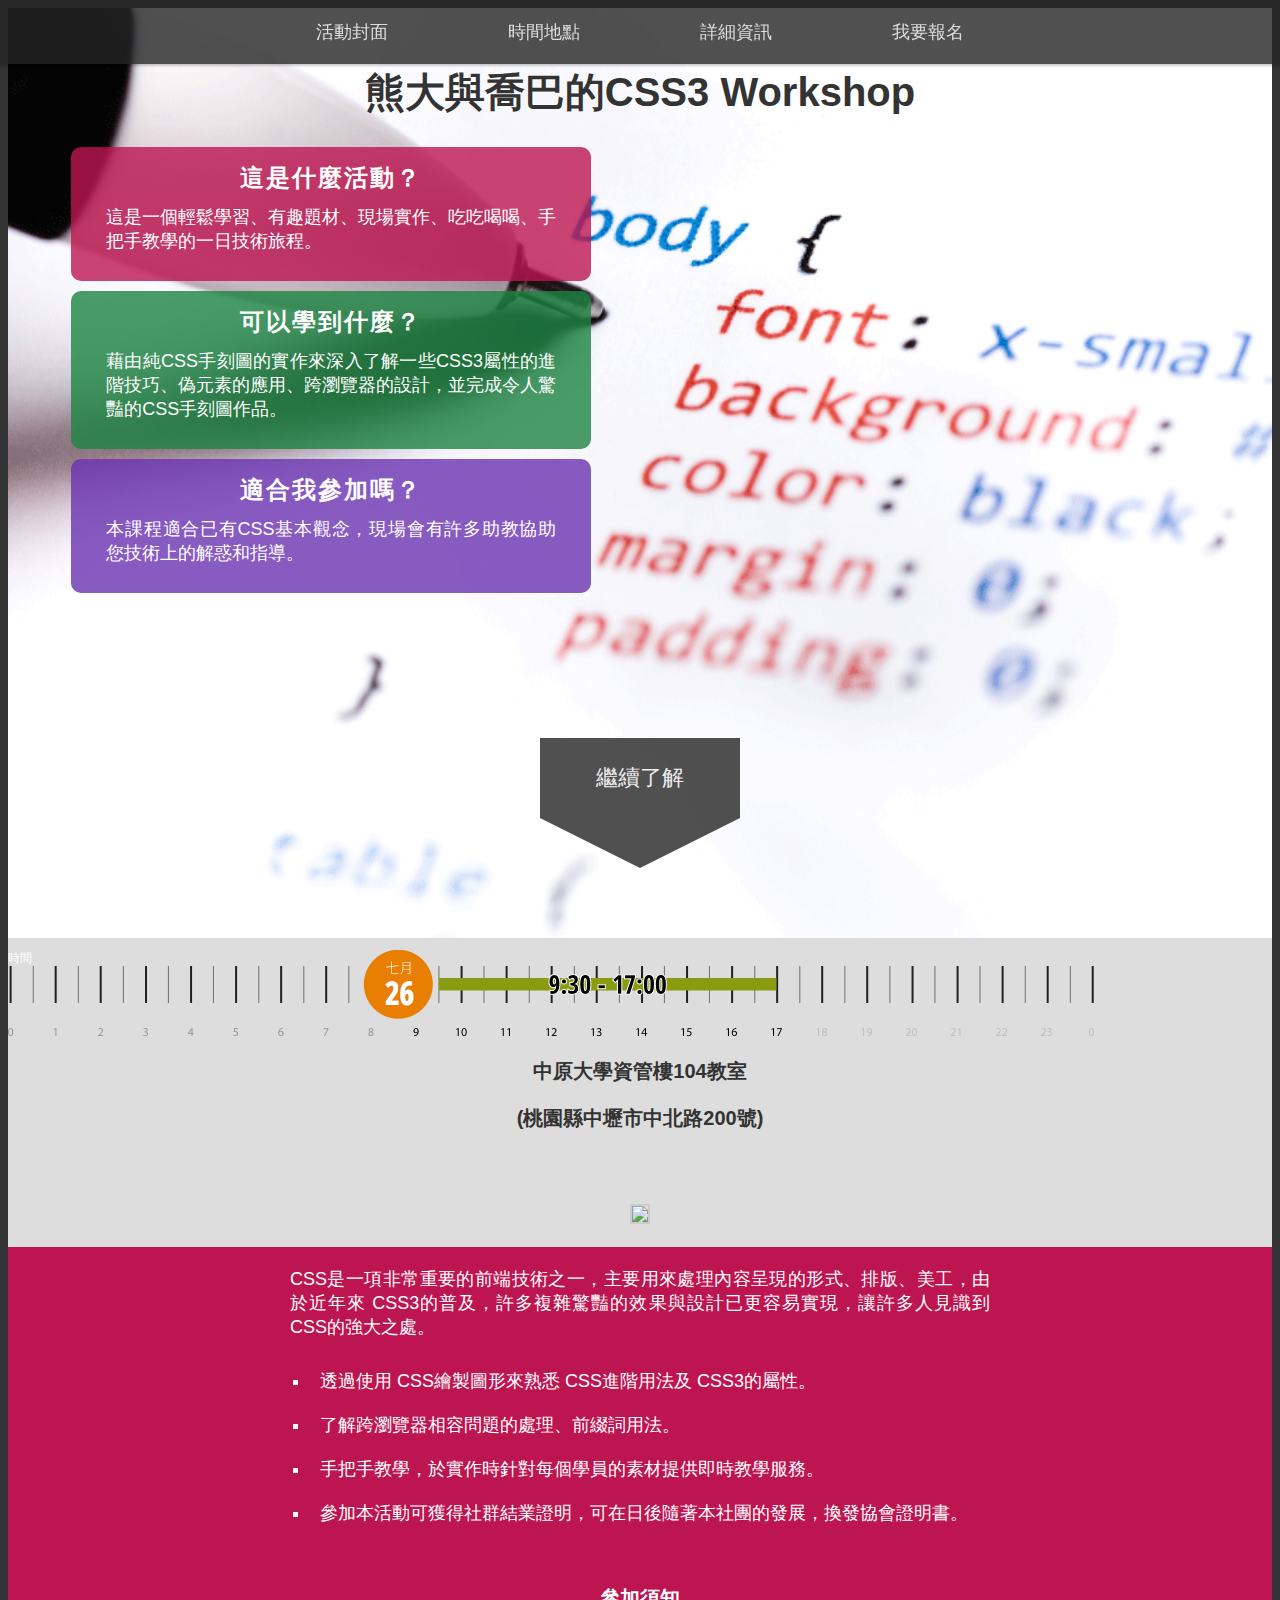
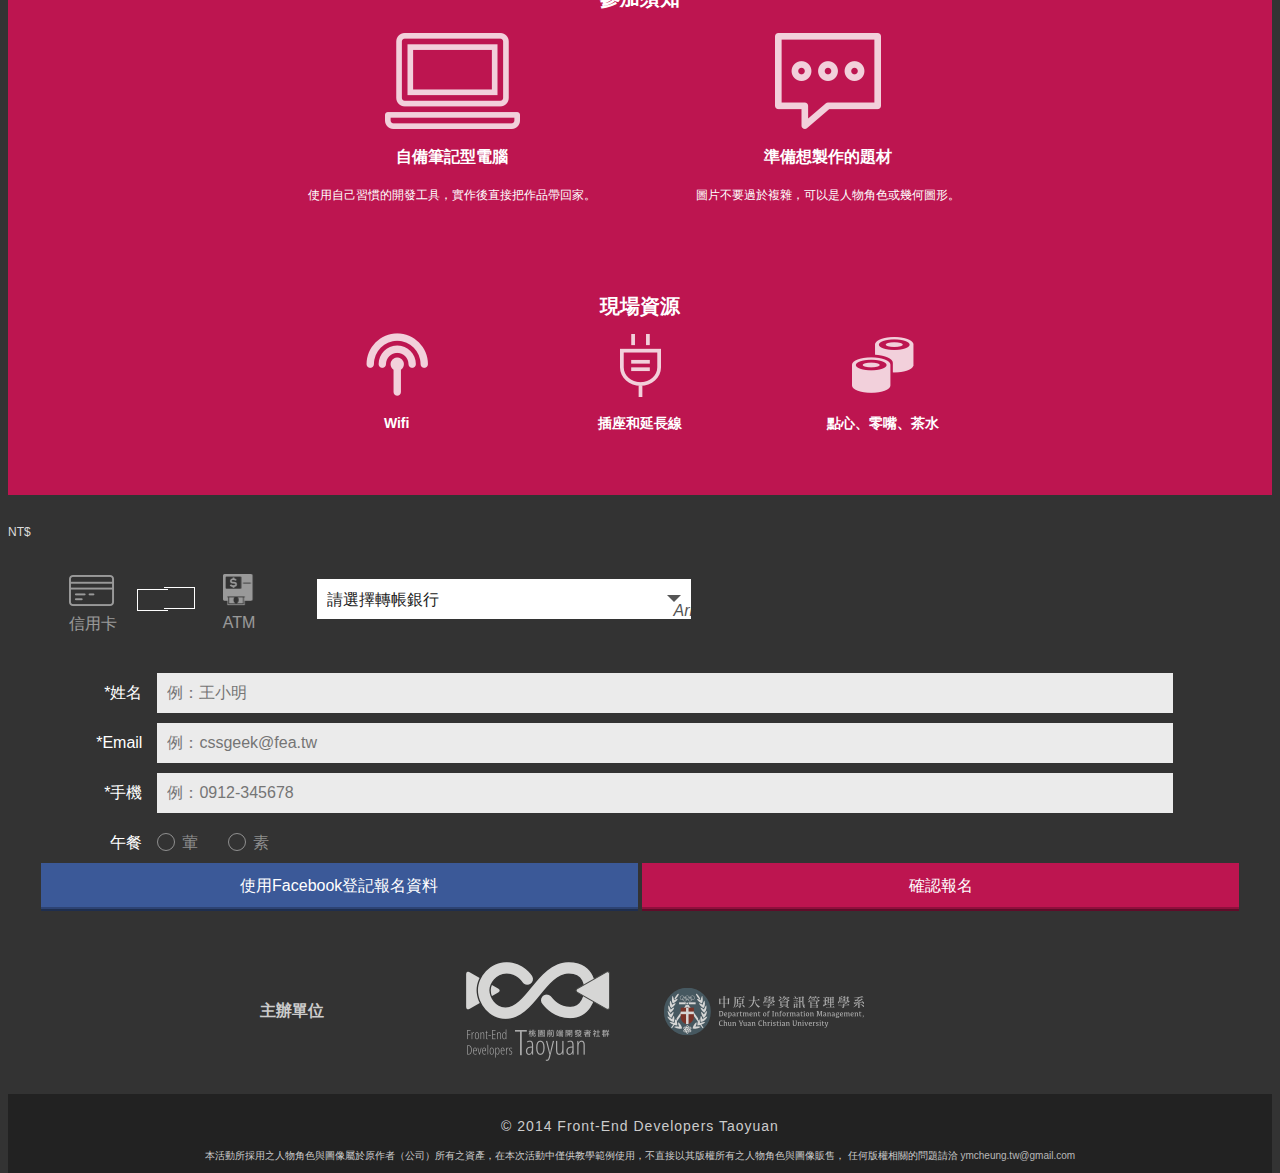
==== commit fd37de63: "FB Login TEST#02" ====
--- a/apply_page/index.html
+++ b/apply_page/index.html
@@ -35,7 +35,7 @@
       </nav>
 
       <!-- Cover Page -->
-      <div id="main" class="main clearfix" role='main'>
+      <div id="main" class="main" role='main'>
         <span class="site_name">
           <h1>熊大與喬巴的CSS3 Workshop</h1>
         </span>
@@ -51,15 +51,17 @@
           <h2>適合我參加嗎？</h2>
           <p>本課程適合已有CSS基本觀念，現場會有許多助教協助您技術上的解惑和指導。</p>
         </div>
-        <div class="fullwidth">
+        <div class="fullwidth clearfix">
           <a class="continue-read anchor" href="#time">繼續了解</a>
         </div>
       </div>
 
       <!-- Time & Location -->
       <div id="time" class="time_scale">
-        <span>123</span>
-        <h3>中原大學資管樓104教室(桃園縣中壢市中北路200號)</h3>
+        <span>時間</span>
+        <h3>中原大學資管樓104教室</h3>
+        <h3>(桃園縣中壢市中北路200號)</h3>
+        <p class="open-map"><a ng-href="{{mapLink}}">打開Google地圖</a></p>
         <div class="map">
           <img src="http://maps.google.com/maps/api/staticmap?size=800x400&markers=%E4%B8%AD%E5%8E%9F%E5%A4%A7%E5%AD%B8&zoom=14"></img>
         </div>
@@ -138,8 +140,8 @@
             <input type="radio" id="credit" name="pay" ng-model="paymentMethod" value="credit">
         <!--   <span class="crdt_icon">信用卡</span> -->
             <label for="credit"><span class="crdt_icon">信用卡</span><em>switcher</em></label>
-          </div>
-          <div class="switch-button">
+          </div><!--
+          --><div class="switch-button">
             <input type="radio" id="atm" name="pay" ng-model="paymentMethod" value="atm">
             <label for="atm"><span class="atm_icon">ATM</span><em>switcher</em></label>
           <!--    <span class="atm_icon">ATM</span> -->
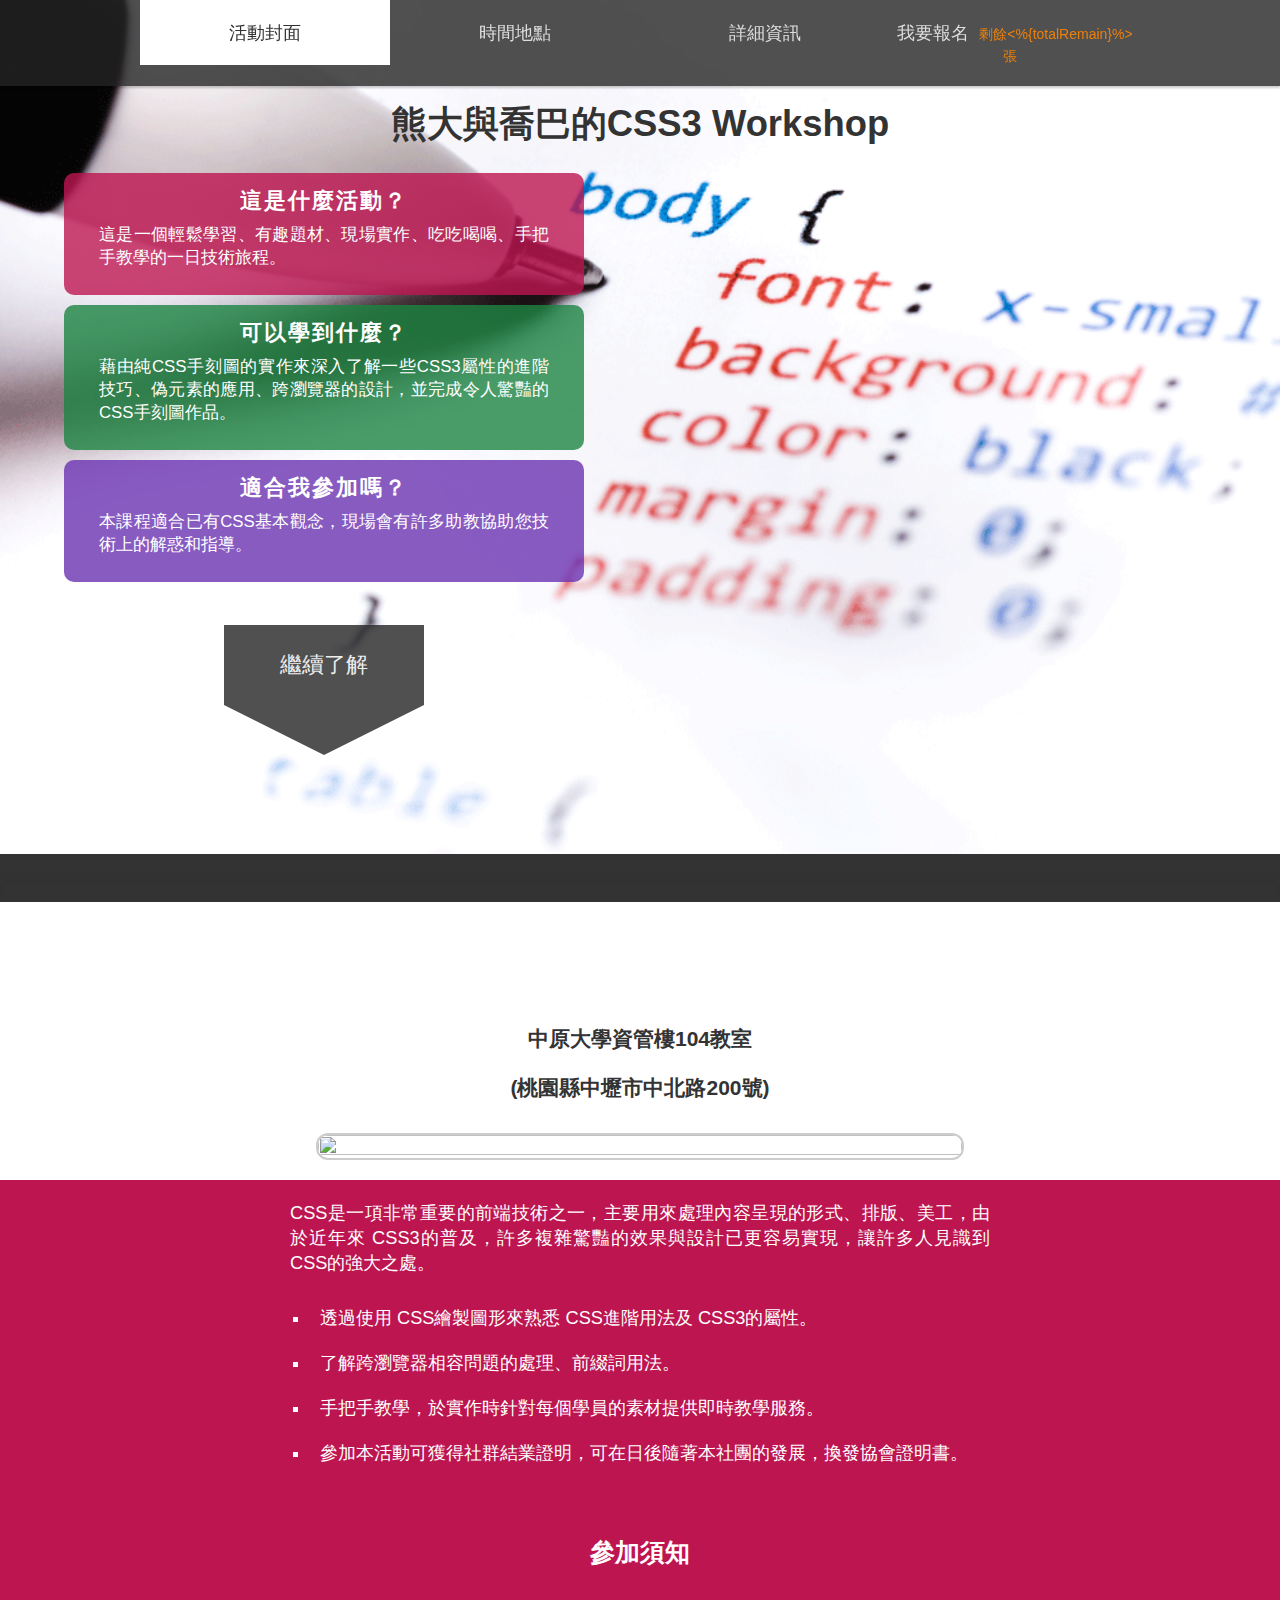
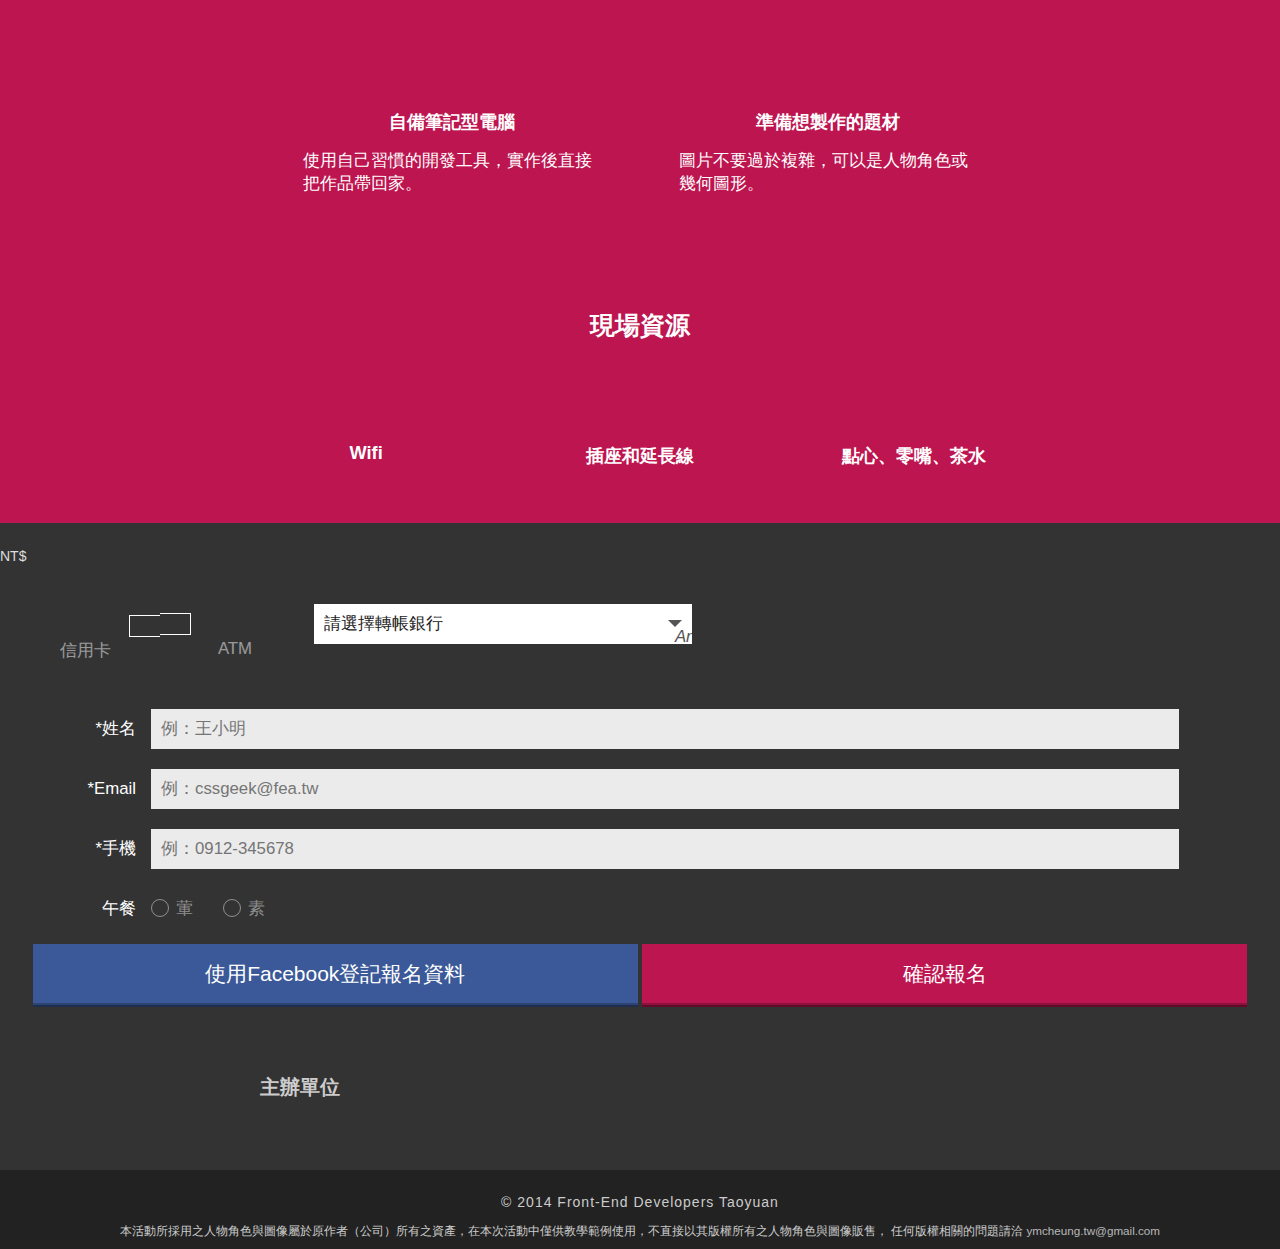
==== commit 2dc903bd: "Fix data-binding symbol issue, add ticket remain." ====
--- a/apply_page/index.html
+++ b/apply_page/index.html
@@ -27,10 +27,10 @@
       <!-- Navigation -->
       <nav class="navi">
         <ul>
-          <li><a class="anchor" href="#main">活動封面</a></li>
+          <li class="active"><a class="anchor" href="#main">活動封面</a></li>
           <li><a class="anchor" href="#time">時間地點</a></li>
           <li><a class="anchor" href="#keypoint">詳細資訊</a></li>
-          <li><a class="anchor" href="#ticket">我要報名</a></li>
+          <li><a class="anchor" href="#ticket">我要報名<span class="ticket-remain">剩餘<%{totalRemain}%>張</span></a></li>
         </ul>
       </nav>
 
@@ -61,7 +61,7 @@
         <span>時間</span>
         <h3>中原大學資管樓104教室</h3>
         <h3>(桃園縣中壢市中北路200號)</h3>
-        <p class="open-map"><a ng-href="{{mapLink}}">打開Google地圖</a></p>
+        <p class="open-map"><a href="https://www.google.com.tw/maps/place/%E4%B8%AD%E5%8E%9F%E5%A4%A7%E5%AD%B8/@24.956901,121.242803,17z/data=!3m1!4b1!4m2!3m1!1s0x3468221447a0f021:0x2b86d2650bb8bcff">打開Google地圖</a></p>
         <div class="map">
           <img src="http://maps.google.com/maps/api/staticmap?size=800x400&markers=%E4%B8%AD%E5%8E%9F%E5%A4%A7%E5%AD%B8&zoom=14"></img>
         </div>
@@ -122,7 +122,11 @@
       <div ng-repeat="ticket in ticketList">
         <a ng-click="modalToggle(ticket)" ng-class="ticket.style">
           <h2 ng-bind="ticket.name"></h2>
-          <span ng-class="'price_tag'">NT$ <span ng-bind="ticket.price"></span><span ng-bind="ticket.r"></span>
+          <span ng-class="'price_tag'">
+            NT$ <span ng-bind="ticket.price"></span>
+            <span ng-bind="ticket.r"></span>
+            <span class="ticket-remain" ng-bind="ticket.remain"></span>
+          </span>
         </a>
       </div>
 
@@ -225,6 +229,7 @@
     <script src='https://code.jquery.com/jquery-1.11.1.min.js'></script>
     <script src='javascripts/script.js'></script>
 
+    <script src="javascripts/config/app.conf.js"></script>
     <script src="javascripts/controller.js"></script>
     <script src="javascripts/services/facebookApi.js"></script>
     <script src="javascripts/directives/commonDirective.js"></script>
@@ -232,10 +237,12 @@
 
     <!-- 心電圖 -->
     <script>
-      var _gaq=[["_setAccount","UA-XXXXX-X"],["_trackPageview"],["_trackPageLoadTime"]];
-      (function(d,t){var g=d.createElement(t),s=d.getElementsByTagName(t)[0];g.async=1;
-      g.src=("https:"==location.protocol?"//ssl":"//www")+".google-analytics.com/ga.js";
-      s.parentNode.insertBefore(g,s)}(document,"script"));
+      (function(i,s,o,g,r,a,m){i['GoogleAnalyticsObject']=r;i[r]=i[r]||function(){
+      (i[r].q=i[r].q||[]).push(arguments)},i[r].l=1*new Date();a=s.createElement(o),
+      m=s.getElementsByTagName(o)[0];a.async=1;a.src=g;m.parentNode.insertBefore(a,m)
+      })(window,document,'script','//www.google-analytics.com/analytics.js','ga');
+      ga('create', 'UA-52563567-1', 'auto');
+      ga('send', 'pageview');
     </script>
     <!--[if lt IE 7]>
     <script src='//ajax.googleapis.com/ajax/libs/chrome-frame/1.0.3/CFInstall.min.js'></script>
--- a/apply_page/stylesheets/style.css
+++ b/apply_page/stylesheets/style.css
@@ -56,7 +56,7 @@
 
 /* line 43, ../sass/style.scss */
 html {
-  font-size: 62.5%;
+  font-size: 12px;
 }
 
 /* line 47, ../sass/style.scss */
@@ -66,20 +66,20 @@
 
 /* line 51, ../sass/style.scss */
 body {
-  font-size: 1.2rem;
+  font-size: 1rem;
   font-family: Arial, 'Apple Lihei Pro', '微軟正黑體';
+  margin: 0;
   color: white;
   background: #333;
 }
 
-/* line 58, ../sass/style.scss */
+/* line 59, ../sass/style.scss */
 h2 {
   width: 60%;
-  font-size: 1.6rem;
-  line-height: 1.8rem;
+  line-height: 2.4rem;
   text-align: center;
   margin: 0.5em auto 0;
-  font-size: 2rem;
+  font-size: 1.8rem;
 }
 
 /* line 67, ../sass/style.scss */
@@ -115,66 +115,10 @@
 
 /* line 95, ../sass/style.scss */
 .navi {
-  width: 100%;
-  margin: 0 auto;
-  position: fixed;
-  top: 0;
-  left: 0;
-  background: rgba(36, 36, 36, 0.8);
-  box-shadow: 0 2px 2px rgba(0, 0, 0, 0.2);
-  font-size: 1.8rem;
-  z-index: 2;
-}
-/* line 106, ../sass/style.scss */
-.navi h3 {
-  font-size: 2em;
-}
-/* line 109, ../sass/style.scss */
-.navi ul {
-  width: 60%;
-  margin: 0 auto;
-}
-/* line 112, ../sass/style.scss */
-.navi ul li {
-  *zoom: 1;
-  float: left;
-  display: inline;
-  clear: none;
-  padding-left: 0;
-  padding-right: 0;
-  text-align: inherit;
-  width: 25%;
-  margin-left: 0%;
-  margin-right: 0%;
-  display: inline-block;
-  text-align: center;
-  transition: all ease .3s;
-}
-/* line 188, ../sass/jeet/_grid.scss */
-.navi ul li:before, .navi ul li:after {
-  content: '';
-  display: table;
-}
-/* line 192, ../sass/jeet/_grid.scss */
-.navi ul li:after {
-  clear: both;
-}
-/* line 117, ../sass/style.scss */
-.navi ul li a {
-  display: block;
-  height: 100%;
-  padding: 20px 0;
-}
-/* line 121, ../sass/style.scss */
-.navi ul li a:hover {
-  color: #333;
-}
-/* line 127, ../sass/style.scss */
-.navi ul li:hover {
-  background: white;
-}
-
-/* line 135, ../sass/style.scss */
+  display: none;
+}
+
+/* line 99, ../sass/style.scss */
 .main {
   *zoom: 1;
   float: left;
@@ -186,12 +130,11 @@
   width: 100%;
   margin-left: 0%;
   margin-right: 0%;
+  background: url(../assets/workshop-cover.png) top center no-repeat fixed;
+  background-size: auto 100%;
   position: relative;
-  width: 100%;
-  height: 100%;
-  padding-top: 30px;
-  background: url(../assets/workshop-cover.png) top center no-repeat;
-  background-size: auto 100%;
+  height: auto;
+  min-height: 100%;
 }
 /* line 188, ../sass/jeet/_grid.scss */
 .main:before, .main:after {
@@ -202,79 +145,59 @@
 .main:after {
   clear: both;
 }
-/* line 143, ../sass/style.scss */
+/* line 106, ../sass/style.scss */
 .main h1 {
   color: #333;
-}
-/* line 146, ../sass/style.scss */
+  font-size: 2rem;
+}
+/* line 110, ../sass/style.scss */
 .main h2 {
   display: block;
-  width: 300px;
+  width: auto;
   height: auto;
   color: white;
-  font-size: 2.4rem;
+  font-size: 1.6rem;
+  line-height: .8rem;
   letter-spacing: 2px;
 }
-/* line 154, ../sass/style.scss */
+/* line 119, ../sass/style.scss */
+.main p {
+  font-size: 1.2rem;
+}
+/* line 122, ../sass/style.scss */
 .main .r, .main .g, .main .b {
   -moz-border-radius: 10px;
   -webkit-border-radius: 10px;
   border-radius: 10px;
-  width: 60%;
   max-width: 500px;
   margin: 10px 5%;
   padding: 10px;
   font-size: 1.6rem;
 }
-/* line 162, ../sass/style.scss */
+/* line 129, ../sass/style.scss */
 .main .r {
   background: rgba(189, 21, 80, 0.8);
 }
-/* line 165, ../sass/style.scss */
+/* line 132, ../sass/style.scss */
 .main .g {
   background: rgba(29, 133, 66, 0.8);
 }
-/* line 168, ../sass/style.scss */
+/* line 135, ../sass/style.scss */
 .main .b {
   background: rgba(106, 50, 177, 0.8);
 }
-/* line 171, ../sass/style.scss */
+/* line 138, ../sass/style.scss */
 .main .fullwidth {
-  position: absolute;
-  bottom: 0;
-  width: 100%;
-  height: 200px;
-}
-/* line 177, ../sass/style.scss */
+  max-width: 500px;
+  margin: 0 5%;
+  padding: 10px;
+}
+/* line 143, ../sass/style.scss */
 .main .continue-read {
-  -moz-transition: all 0.5s ease;
-  -webkit-transition: all 0.5s ease;
-  transition: all 0.5s ease;
-  display: block;
-  width: 200px;
-  height: 80px;
-  margin: 0 auto;
-  background: rgba(36, 36, 36, 0.8);
-  text-align: center;
-  font-size: 2.2rem;
-  line-height: 80px;
-  color: #EEE;
-}
-/* line 188, ../sass/style.scss */
-.main .continue-read:after {
-  content: '';
-  display: block;
-  width: 0;
-  border-top: 50px solid rgba(36, 36, 36, 0.8);
-  border-left: 100px solid transparent;
-  border-right: 100px solid transparent;
-}
-/* line 196, ../sass/style.scss */
-.main .continue-read:hover {
-  color: #FFF;
-}
-
-/* line 202, ../sass/style.scss */
+  display: none;
+}
+
+/* line 169, ../sass/style.scss */
 .time_scale {
   *zoom: 1;
   float: left;
@@ -286,8 +209,12 @@
   width: 100%;
   margin-left: 0%;
   margin-right: 0%;
-  background: #DDD;
-  width: 100%;
+  -moz-box-shadow: 0 -20px 5px 2px #333333;
+  -webkit-box-shadow: 0 -20px 5px 2px #333333;
+  box-shadow: 0 -20px 5px 2px #333333;
+  background: #fff;
+  width: 100%;
+  border-top: 2px solid #333;
   overflow: hidden;
 }
 /* line 188, ../sass/jeet/_grid.scss */
@@ -299,32 +226,33 @@
 .time_scale:after {
   clear: both;
 }
-/* line 207, ../sass/style.scss */
+/* line 176, ../sass/style.scss */
 .time_scale span {
-  background-image: url('../assets/workshop-s2b3d51081d.png');
-  background-position: 0 -1056px;
+  background-image: url('../assets/workshop-s59379f5992.png');
+  background-position: 0 -1144px;
   background-repeat: no-repeat;
   overflow: hidden;
   height: 88px;
-  width: 1088px;
+  width: 480px;
   display: block;
   width: 100%;
   max-width: 100%;
   white-space: nowrap;
   overflow: hidden;
   margin: 1em auto;
+  text-indent: -100%;
 }
 @media (-webkit-min-device-pixel-ratio: 2), (-o-min-device-pixel-ratio: 3 / 2), (min--moz-device-pixel-ratio: 2), (min-device-pixel-ratio: 2), (min-resolution: 144dppx) {
-  /* line 207, ../sass/style.scss */
+  /* line 176, ../sass/style.scss */
   .time_scale span {
-    background-image: url('../assets/workshop-2x-s57d591a055.png');
-    background-size: 1088px 1284px;
-    background-position: 0 -1056px;
+    background-image: url('../assets/workshop-2x-s67677640e4.png');
+    background-size: 1088px 1372px;
+    background-position: 0 -1144px;
     height: 88px;
-    width: 1088px;
-  }
-}
-/* line 216, ../sass/style.scss */
+    width: 480px;
+  }
+}
+/* line 186, ../sass/style.scss */
 .time_scale h3 {
   color: #333;
   width: 100%;
@@ -332,22 +260,20 @@
   font-size: 2rem;
   text-align: center;
 }
-/* line 223, ../sass/style.scss */
+/* line 193, ../sass/style.scss */
 .time_scale .map {
-  width: 100%;
-  height: auto;
-  text-align: center;
-}
-/* line 227, ../sass/style.scss */
-.time_scale .map img {
-  width: auto;
-  height: 60%;
-  margin-top: 10px;
-  margin-bottom: 20px;
-  border: 2px solid #CCC;
-}
-
-/* line 237, ../sass/style.scss */
+  display: none;
+}
+/* line 196, ../sass/style.scss */
+.time_scale .open-map {
+  text-align: center;
+}
+/* line 198, ../sass/style.scss */
+.time_scale .open-map a {
+  color: #6a32b1;
+}
+
+/* line 204, ../sass/style.scss */
 .ac_explain {
   *zoom: 1;
   float: left;
@@ -371,29 +297,28 @@
 .ac_explain:after {
   clear: both;
 }
-/* line 241, ../sass/style.scss */
+/* line 208, ../sass/style.scss */
 .ac_explain > * {
   max-width: 700px;
 }
-/* line 244, ../sass/style.scss */
+/* line 211, ../sass/style.scss */
 .ac_explain p {
-  width: 60%;
   margin: 20px auto;
-}
-/* line 248, ../sass/style.scss */
+  font-size: 1.3rem;
+}
+/* line 215, ../sass/style.scss */
 .ac_explain ul {
-  width: 60%;
   margin: 20px auto;
   padding-left: 40px;
 }
-/* line 252, ../sass/style.scss */
+/* line 218, ../sass/style.scss */
 .ac_explain ul li {
   padding: 10px;
-  font-size: 1.8rem;
+  font-size: 1.3rem;
   list-style: square;
 }
 
-/* line 262, ../sass/style.scss */
+/* line 228, ../sass/style.scss */
 .required {
   *zoom: 1;
   float: left;
@@ -417,53 +342,53 @@
 .required:after {
   clear: both;
 }
-/* line 266, ../sass/style.scss */
+/* line 232, ../sass/style.scss */
 .required > * {
   max-width: 1200px;
 }
-/* line 269, ../sass/style.scss */
+/* line 235, ../sass/style.scss */
 .required ul {
   width: 100%;
   margin: auto;
   padding: 0;
   text-align: center;
 }
-/* line 275, ../sass/style.scss */
+/* line 241, ../sass/style.scss */
 .required li {
   position: relative;
-  display: inline-block;
+  display: block;
   overflow: none;
-  width: 31%;
-  height: 280px;
-}
-/* line 282, ../sass/style.scss */
+  width: 100%;
+  margin: 0 0 30px;
+}
+/* line 248, ../sass/style.scss */
 .required h3 {
   top: 140px;
   width: 100%;
   margin: 0;
   text-align: center;
-  font-size: 1.6rem;
-}
-/* line 289, ../sass/style.scss */
+  font-size: 1.3rem;
+}
+/* line 255, ../sass/style.scss */
 .required p {
   top: 180px;
   width: 80%;
   margin: 0 10%;
   padding: 0;
   font-size: 1.2rem;
-  text-align: center;
-}
-/* line 297, ../sass/style.scss */
+  text-align: left;
+}
+/* line 263, ../sass/style.scss */
 .required p, .required h3 {
   position: absolute;
 }
-/* line 300, ../sass/style.scss */
+/* line 266, ../sass/style.scss */
 .required .icon {
   margin: 0 auto;
 }
-/* line 303, ../sass/style.scss */
+/* line 269, ../sass/style.scss */
 .required li:first-child .icon {
-  background-image: url('../assets/workshop-s2b3d51081d.png');
+  background-image: url('../assets/workshop-s59379f5992.png');
   background-position: 0 -376px;
   background-repeat: no-repeat;
   overflow: hidden;
@@ -471,18 +396,18 @@
   width: 135px;
 }
 @media (-webkit-min-device-pixel-ratio: 2), (-o-min-device-pixel-ratio: 3 / 2), (min--moz-device-pixel-ratio: 2), (min-device-pixel-ratio: 2), (min-resolution: 144dppx) {
-  /* line 303, ../sass/style.scss */
+  /* line 269, ../sass/style.scss */
   .required li:first-child .icon {
-    background-image: url('../assets/workshop-2x-s57d591a055.png');
-    background-size: 1088px 1284px;
+    background-image: url('../assets/workshop-2x-s67677640e4.png');
+    background-size: 1088px 1372px;
     background-position: 0 -376px;
     height: 200px;
     width: 135px;
   }
 }
-/* line 306, ../sass/style.scss */
+/* line 272, ../sass/style.scss */
 .required li:last-child .icon {
-  background-image: url('../assets/workshop-s2b3d51081d.png');
+  background-image: url('../assets/workshop-s59379f5992.png');
   background-position: 0 -716px;
   background-repeat: no-repeat;
   overflow: hidden;
@@ -490,17 +415,17 @@
   width: 135px;
 }
 @media (-webkit-min-device-pixel-ratio: 2), (-o-min-device-pixel-ratio: 3 / 2), (min--moz-device-pixel-ratio: 2), (min-device-pixel-ratio: 2), (min-resolution: 144dppx) {
-  /* line 306, ../sass/style.scss */
+  /* line 272, ../sass/style.scss */
   .required li:last-child .icon {
-    background-image: url('../assets/workshop-2x-s57d591a055.png');
-    background-size: 1088px 1284px;
+    background-image: url('../assets/workshop-2x-s67677640e4.png');
+    background-size: 1088px 1372px;
     background-position: 0 -716px;
     height: 200px;
     width: 135px;
   }
 }
 
-/* line 311, ../sass/style.scss */
+/* line 277, ../sass/style.scss */
 .resource {
   *zoom: 1;
   float: left;
@@ -523,59 +448,62 @@
 .resource:after {
   clear: both;
 }
-/* line 314, ../sass/style.scss */
+/* line 280, ../sass/style.scss */
 .resource > * {
-  max-width: 1200px;
-}
-/* line 317, ../sass/style.scss */
+  max-width: 900px;
+}
+/* line 283, ../sass/style.scss */
 .resource ul {
   margin: 0 auto;
   padding: 0;
   text-align: center;
 }
-/* line 322, ../sass/style.scss */
+/* line 288, ../sass/style.scss */
 .resource li {
   position: relative;
-  display: inline-block;
+  display: block;
   overflow: none;
-  width: 20%;
-  height: 180px;
-}
-/* line 329, ../sass/style.scss */
+  width: 100%;
+}
+/* line 294, ../sass/style.scss */
+.resource h2 {
+  margin-top: 30px;
+}
+/* line 297, ../sass/style.scss */
 .resource h3 {
   position: absolute;
   top: 100px;
   width: 100%;
   margin: 0;
-  font-size: 1.4rem;
-  text-align: center;
-}
-/* line 337, ../sass/style.scss */
+  font-size: 1.3rem;
+  text-align: center;
+}
+/* line 305, ../sass/style.scss */
 .resource .icon {
   margin: 0 auto;
 }
-/* line 340, ../sass/style.scss */
+/* line 308, ../sass/style.scss */
 .resource li:first-child .icon {
-  background-image: url('../assets/workshop-s2b3d51081d.png');
-  background-position: 0 -1144px;
+  background-image: url('../assets/workshop-s59379f5992.png');
+  background-position: 0 -1232px;
   background-repeat: no-repeat;
   overflow: hidden;
   height: 140px;
   width: 64px;
 }
 @media (-webkit-min-device-pixel-ratio: 2), (-o-min-device-pixel-ratio: 3 / 2), (min--moz-device-pixel-ratio: 2), (min-device-pixel-ratio: 2), (min-resolution: 144dppx) {
-  /* line 340, ../sass/style.scss */
+  /* line 308, ../sass/style.scss */
   .resource li:first-child .icon {
-    background-image: url('../assets/workshop-2x-s57d591a055.png');
-    background-size: 1088px 1284px;
-    background-position: 0 -1144px;
+    background-image: url('../assets/workshop-2x-s67677640e4.png');
+    background-size: 1088px 1372px;
+    background-position: 0 -1232px;
     height: 140px;
     width: 61px;
   }
 }
-/* line 343, ../sass/style.scss */
+/* line 311, ../sass/style.scss */
 .resource li:nth-child(2) .icon {
-  background-image: url('../assets/workshop-s2b3d51081d.png');
+  background-image: url('../assets/workshop-s59379f5992.png');
   background-position: 0 -576px;
   background-repeat: no-repeat;
   overflow: hidden;
@@ -583,18 +511,18 @@
   width: 64px;
 }
 @media (-webkit-min-device-pixel-ratio: 2), (-o-min-device-pixel-ratio: 3 / 2), (min--moz-device-pixel-ratio: 2), (min-device-pixel-ratio: 2), (min-resolution: 144dppx) {
-  /* line 343, ../sass/style.scss */
+  /* line 311, ../sass/style.scss */
   .resource li:nth-child(2) .icon {
-    background-image: url('../assets/workshop-2x-s57d591a055.png');
-    background-size: 1088px 1284px;
+    background-image: url('../assets/workshop-2x-s67677640e4.png');
+    background-size: 1088px 1372px;
     background-position: 0 -576px;
     height: 140px;
     width: 64px;
   }
 }
-/* line 346, ../sass/style.scss */
+/* line 314, ../sass/style.scss */
 .resource li:last-child .icon {
-  background-image: url('../assets/workshop-s2b3d51081d.png');
+  background-image: url('../assets/workshop-s59379f5992.png');
   background-position: 0 -916px;
   background-repeat: no-repeat;
   overflow: hidden;
@@ -602,17 +530,17 @@
   width: 64px;
 }
 @media (-webkit-min-device-pixel-ratio: 2), (-o-min-device-pixel-ratio: 3 / 2), (min--moz-device-pixel-ratio: 2), (min-device-pixel-ratio: 2), (min-resolution: 144dppx) {
-  /* line 346, ../sass/style.scss */
+  /* line 314, ../sass/style.scss */
   .resource li:last-child .icon {
-    background-image: url('../assets/workshop-2x-s57d591a055.png');
-    background-size: 1088px 1284px;
+    background-image: url('../assets/workshop-2x-s67677640e4.png');
+    background-size: 1088px 1372px;
     background-position: 0 -916px;
     height: 140px;
     width: 64px;
   }
 }
 
-/* line 351, ../sass/style.scss */
+/* line 319, ../sass/style.scss */
 .ticket-list {
   *zoom: 1;
   float: left;
@@ -635,7 +563,7 @@
 .ticket-list:after {
   clear: both;
 }
-/* line 354, ../sass/style.scss */
+/* line 322, ../sass/style.scss */
 .ticket-list > div {
   *zoom: 1;
   float: left;
@@ -659,69 +587,73 @@
 .ticket-list > div:after {
   clear: both;
 }
-/* line 359, ../sass/style.scss */
+/* line 327, ../sass/style.scss */
 .ticket-list h2 {
-  margin: 20px auto;
-}
-
-/* line 364, ../sass/style.scss */
+  margin: 10px auto;
+}
+
+/* line 332, ../sass/style.scss */
 .for-student, .for-earlybird, .for-almost {
   margin: 1% auto 1em;
   box-sizing: border-box;
   width: 95%;
-  height: 100px;
+  height: 120px;
   padding-top: 1px;
   text-align: center;
   cursor: pointer;
 }
-/* line 372, ../sass/style.scss */
+/* line 340, ../sass/style.scss */
 .for-student.disabled, .for-earlybird.disabled, .for-almost.disabled {
   filter: progid:DXImageTransform.Microsoft.Alpha(Opacity=30);
   opacity: 0.3;
   color: white;
   cursor: default;
 }
-
-/* line 379, ../sass/style.scss */
+/* line 345, ../sass/style.scss */
+.for-student h2, .for-earlybird h2, .for-almost h2 {
+  font-size: 1.6rem;
+}
+
+/* line 350, ../sass/style.scss */
 .for-student {
   display: block;
   background: rgba(29, 133, 66, 0.8);
 }
-/* line 383, ../sass/style.scss */
+/* line 354, ../sass/style.scss */
 .for-student:hover, .for-student.disabled {
   background: #1d8542;
   color: white;
 }
 
-/* line 389, ../sass/style.scss */
+/* line 360, ../sass/style.scss */
 .for-earlybird {
   display: block;
   background: rgba(236, 128, 10, 0.8);
 }
-/* line 393, ../sass/style.scss */
+/* line 364, ../sass/style.scss */
 .for-earlybird:hover, .for-earlybird.disabled {
   background: #ec800a;
   color: white;
 }
 
-/* line 399, ../sass/style.scss */
+/* line 370, ../sass/style.scss */
 .for-almost {
   /*  background: rgba(248, 202, 0, 0.7); */
   display: block;
   background: rgba(106, 50, 177, 0.8);
 }
-/* line 404, ../sass/style.scss */
+/* line 375, ../sass/style.scss */
 .for-almost:hover, .for-almost.disabled {
   background: #6a32b1;
   color: white;
 }
 
-/* line 410, ../sass/style.scss */
+/* line 381, ../sass/style.scss */
 .price_tag {
-  font: 600 1.5em/1.8rem 'Dosis', sans-serif;
-}
-
-/* line 414, ../sass/style.scss */
+  font: 600 1.3rem/1.5rem 'Dosis', sans-serif;
+}
+
+/* line 385, ../sass/style.scss */
 footer {
   *zoom: 1;
   float: left;
@@ -734,7 +666,6 @@
   margin-left: 0%;
   margin-right: 0%;
   margin: 0;
-  padding-top: 50px;
   background: #333;
   color: #CCC;
 }
@@ -747,51 +678,49 @@
 footer:after {
   clear: both;
 }
-/* line 420, ../sass/style.scss */
+/* line 390, ../sass/style.scss */
 footer > * {
-  min-width: 400px;
+  width: 100%;
   max-width: 800px;
 }
-/* line 424, ../sass/style.scss */
+/* line 394, ../sass/style.scss */
 footer a {
   display: block;
   opacity: .8;
   filter: alpha(opacity=80);
   transition: all ease .3s;
 }
-/* line 429, ../sass/style.scss */
+/* line 399, ../sass/style.scss */
 footer a:hover {
   opacity: 1;
   filter: alpha(opacity=100);
 }
-/* line 434, ../sass/style.scss */
+/* line 404, ../sass/style.scss */
 footer .about-curator {
   margin: 0 auto;
   text-align: center;
 }
-/* line 437, ../sass/style.scss */
+/* line 407, ../sass/style.scss */
 footer .about-curator h3 {
-  position: absolute;
-  display: block;
-  margin: 0;
-  padding-left: 20px;
-  height: 100px;
-  line-height: 100px;
-  font-size: 1.6rem;
-}
-/* line 446, ../sass/style.scss */
+  display: block;
+  margin: 30px 0 0;
+  padding: 0;
+  font-size: 1.4rem;
+}
+/* line 413, ../sass/style.scss */
 footer .about-curator ul {
   display: inline;
   list-style: none;
 }
-/* line 450, ../sass/style.scss */
+/* line 417, ../sass/style.scss */
 footer .about-curator li {
   display: inline-block;
-  padding: 0 0 0 50px;
-}
-/* line 454, ../sass/style.scss */
+  padding: 0;
+  margin: 30px 0 0;
+}
+/* line 422, ../sass/style.scss */
 footer .about-curator .f2e_ty_logo {
-  background-image: url('../assets/workshop-s2b3d51081d.png');
+  background-image: url('../assets/workshop-s59379f5992.png');
   background-position: 0 -176px;
   background-repeat: no-repeat;
   overflow: hidden;
@@ -799,18 +728,18 @@
   width: 144px;
 }
 @media (-webkit-min-device-pixel-ratio: 2), (-o-min-device-pixel-ratio: 3 / 2), (min--moz-device-pixel-ratio: 2), (min-device-pixel-ratio: 2), (min-resolution: 144dppx) {
-  /* line 454, ../sass/style.scss */
+  /* line 422, ../sass/style.scss */
   footer .about-curator .f2e_ty_logo {
-    background-image: url('../assets/workshop-2x-s57d591a055.png');
-    background-size: 1088px 1284px;
+    background-image: url('../assets/workshop-2x-s67677640e4.png');
+    background-size: 1088px 1372px;
     background-position: 0 -176px;
     height: 100px;
     width: 144px;
   }
 }
-/* line 458, ../sass/style.scss */
+/* line 426, ../sass/style.scss */
 footer .about-curator .cycu_logo {
-  background-image: url('../assets/workshop-s2b3d51081d.png');
+  background-image: url('../assets/workshop-s59379f5992.png');
   background-position: 0 -128px;
   background-repeat: no-repeat;
   overflow: hidden;
@@ -819,62 +748,16 @@
   margin-bottom: 25px;
 }
 @media (-webkit-min-device-pixel-ratio: 2), (-o-min-device-pixel-ratio: 3 / 2), (min--moz-device-pixel-ratio: 2), (min-device-pixel-ratio: 2), (min-resolution: 144dppx) {
-  /* line 458, ../sass/style.scss */
+  /* line 426, ../sass/style.scss */
   footer .about-curator .cycu_logo {
-    background-image: url('../assets/workshop-2x-s57d591a055.png');
-    background-size: 1088px 1284px;
+    background-image: url('../assets/workshop-2x-s67677640e4.png');
+    background-size: 1088px 1372px;
     background-position: 0 -128px;
     height: 48px;
     width: 200px;
   }
 }
-/* line 463, ../sass/style.scss */
-footer .about-photo {
-  margin: 30px auto;
-  text-align: center;
-}
-/* line 466, ../sass/style.scss */
-footer .about-photo h3 {
-  position: absolute;
-  display: block;
-  margin: 0;
-  padding-left: 20px;
-  height: 100px;
-  line-height: 100px;
-  font-size: 1.6rem;
-}
-/* line 475, ../sass/style.scss */
-footer .about-photo p {
-  margin: 0;
-  margin-left: 360px;
-}
-/* line 479, ../sass/style.scss */
-footer .about-photo a {
-  display: inline;
-}
-/* line 482, ../sass/style.scss */
-footer .about-photo .food_mob {
-  background-image: url('../assets/workshop-s2b3d51081d.png');
-  background-position: 0 -276px;
-  background-repeat: no-repeat;
-  overflow: hidden;
-  height: 100px;
-  width: 150px;
-  float: left;
-  text-indent: -9999px;
-  margin-left: 225px;
-}
-@media (-webkit-min-device-pixel-ratio: 2), (-o-min-device-pixel-ratio: 3 / 2), (min--moz-device-pixel-ratio: 2), (min-device-pixel-ratio: 2), (min-resolution: 144dppx) {
-  /* line 482, ../sass/style.scss */
-  footer .about-photo .food_mob {
-    background-image: url('../assets/workshop-2x-s57d591a055.png');
-    background-size: 1088px 1284px;
-    background-position: 0 -276px;
-    height: 100px;
-    width: 150px;
-  }
-}
-/* line 489, ../sass/style.scss */
+/* line 431, ../sass/style.scss */
 footer .copyright {
   *zoom: 1;
   float: left;
@@ -902,25 +785,31 @@
 footer .copyright:after {
   clear: both;
 }
-/* line 497, ../sass/style.scss */
+/* line 439, ../sass/style.scss */
 footer .copyright p {
-  font-size: 1.4rem;
+  font-size: 1rem;
   letter-spacing: 1px;
   text-align: center;
 }
-/* line 502, ../sass/style.scss */
+/* line 444, ../sass/style.scss */
 footer .copyright a {
   display: inline;
 }
+/* line 447, ../sass/style.scss */
+footer .copyright small {
+  display: block;
+  width: 90%;
+  margin: 0 auto;
+}
 
 /* 元件 */
-/* line 510, ../sass/style.scss */
+/* line 457, ../sass/style.scss */
 hr {
   margin-top: 1em;
   border: 1px solid #fff;
 }
 
-/* line 515, ../sass/style.scss */
+/* line 462, ../sass/style.scss */
 .site_name {
   margin-top: 1em;
   width: 100%;
@@ -929,68 +818,70 @@
   font-size: 2rem;
 }
 
-/* line 523, ../sass/style.scss */
+/* line 470, ../sass/style.scss */
 .time_tag {
   color: white;
 }
 
-/* line 527, ../sass/style.scss */
+/* line 474, ../sass/style.scss */
 .sale_later {
   margin-right: 1em;
 }
 
-/* line 531, ../sass/style.scss */
+/* line 478, ../sass/style.scss */
 .fb_success {
   width: 50%;
   font-size: 1.6rem;
 }
 
 /* 特效 */
-/* line 540, ../sass/style.scss */
+/* line 487, ../sass/style.scss */
 .add_opacity {
   color: rgba 255, 255, 255, 0.6;
 }
 
-/* line 545, ../sass/style.scss */
+/* line 492, ../sass/style.scss */
 .crdt_icon {
-  background-image: url('../assets/workshop-s2b3d51081d.png');
+  background-image: url('../assets/workshop-s59379f5992.png');
   background-position: 0 -64px;
   background-repeat: no-repeat;
   overflow: hidden;
   height: 64px;
   width: 46px;
   height: 32px;
-  padding-top: 2.5em;
-  text-align: center;
+  padding-top: 2.4em;
+  text-align: center;
+  font-size: 1.3rem;
 }
 @media (-webkit-min-device-pixel-ratio: 2), (-o-min-device-pixel-ratio: 3 / 2), (min--moz-device-pixel-ratio: 2), (min-device-pixel-ratio: 2), (min-resolution: 144dppx) {
-  /* line 545, ../sass/style.scss */
+  /* line 492, ../sass/style.scss */
   .crdt_icon {
-    background-image: url('../assets/workshop-2x-s57d591a055.png');
-    background-size: 1088px 1284px;
+    background-image: url('../assets/workshop-2x-s67677640e4.png');
+    background-size: 1088px 1372px;
     background-position: 0 -64px;
     height: 64px;
     width: 46px;
   }
 }
 
-/* line 552, ../sass/style.scss */
+/* line 500, ../sass/style.scss */
 .atm_icon {
-  background-image: url('../assets/workshop-s2b3d51081d.png');
+  background-image: url('../assets/workshop-s59379f5992.png');
   background-position: 0 0;
   background-repeat: no-repeat;
   overflow: hidden;
   height: 64px;
   width: 31px;
   height: 32px;
-  padding-top: 2.5em;
-  text-align: center;
+  padding-top: 2.4em;
+  text-align: center;
+  font-size: 1.3rem;
 }
 @media (-webkit-min-device-pixel-ratio: 2), (-o-min-device-pixel-ratio: 3 / 2), (min--moz-device-pixel-ratio: 2), (min-device-pixel-ratio: 2), (min-resolution: 144dppx) {
-  /* line 552, ../sass/style.scss */
+  /* line 500, ../sass/style.scss */
   .atm_icon {
-    background-image: url('../assets/workshop-2x-s57d591a055.png');
-    background-size: 1088px 1284px;
+    background-image: url('../assets/workshop-2x-s67677640e4.png');
+    background-size: 1088px 1372px;
     background-position: 0 0;
     height: 64px;
     width: 31px;
@@ -1099,7 +990,7 @@
 }
 
 /* Awesome Modal */
-/* line 564, ../sass/style.scss */
+/* line 513, ../sass/style.scss */
 .modal-overlay {
   position: fixed;
   top: 0;
@@ -1108,31 +999,24 @@
   height: 100%;
   background: rgba(0, 0, 0, 0.7);
   z-index: 3;
-}
-/* line 572, ../sass/style.scss */
+  overflow: scroll;
+}
+/* line 522, ../sass/style.scss */
 .modal-overlay .modal-wrapper {
-  -moz-border-radius: 5px;
-  -webkit-border-radius: 5px;
-  border-radius: 5px;
-  -webkit-border-top-left-radius: 0;
-  -webkit-border-top-right-radius: 0;
-  -moz-border-radius-topleft: 0;
-  -moz-border-radius-topright: 0;
-  border-top-left-radius: 0;
-  border-top-right-radius: 0;
   position: relative;
-  width: 40%;
-  min-width: 500px;
+  width: 100%;
   max-width: 800px;
   margin: 0 auto;
-  padding: 10px 30px 30px;
+  padding-bottom: 30px;
   background: #333;
 }
-/* line 582, ../sass/style.scss */
+/* line 529, ../sass/style.scss */
 .modal-overlay .modal-wrapper h1 {
-  text-align: center;
-}
-/* line 585, ../sass/style.scss */
+  margin: 0;
+  padding-top: 15px;
+  text-align: center;
+}
+/* line 534, ../sass/style.scss */
 .modal-overlay .modal-wrapper i {
   -moz-border-radius: 50%;
   -webkit-border-radius: 50%;
@@ -1152,27 +1036,27 @@
   text-align: center;
   cursor: pointer;
 }
-/* line 600, ../sass/style.scss */
+/* line 549, ../sass/style.scss */
 .modal-overlay .modal-wrapper i:hover, .modal-overlay .modal-wrapper i:active {
   filter: progid:DXImageTransform.Microsoft.Alpha(enabled=false);
   opacity: 1;
   color: white;
 }
-/* line 605, ../sass/style.scss */
+/* line 554, ../sass/style.scss */
 .modal-overlay .modal-wrapper.student-ticket {
-  background: rgba(29, 133, 66, 0.8);
-}
-/* line 608, ../sass/style.scss */
+  background: #1d8542;
+}
+/* line 557, ../sass/style.scss */
 .modal-overlay .modal-wrapper.earlybird-ticket {
   background: #ec800a;
 }
-/* line 611, ../sass/style.scss */
+/* line 560, ../sass/style.scss */
 .modal-overlay .modal-wrapper.lastrush-ticket {
   background: #6a32b1;
 }
 
 /* 下拉選單 */
-/* line 618, ../sass/style.scss */
+/* line 567, ../sass/style.scss */
 select {
   -moz-appearance: none;
   -webkit-appearance: none;
@@ -1188,7 +1072,7 @@
   cursor: pointer;
   z-index: 10;
 }
-/* line 629, ../sass/style.scss */
+/* line 578, ../sass/style.scss */
 select + em {
   position: absolute;
   top: 40%;
@@ -1199,7 +1083,7 @@
   border-color: #555555 transparent transparent transparent;
   text-indent: 100%;
 }
-/* line 639, ../sass/style.scss */
+/* line 588, ../sass/style.scss */
 select:focus {
   -moz-box-shadow: none;
   -webkit-box-shadow: none;
@@ -1207,23 +1091,23 @@
   outline: 0 none;
   border: 0;
 }
-/* line 644, ../sass/style.scss */
+/* line 593, ../sass/style.scss */
 select:hover {
   color: #666;
 }
-/* line 646, ../sass/style.scss */
+/* line 595, ../sass/style.scss */
 select:hover + em {
   border-top-color: #999;
 }
 
-/* line 652, ../sass/style.scss */
+/* line 601, ../sass/style.scss */
 .select-hidden {
   display: none;
   visibility: hidden;
   padding-right: 10px;
 }
 
-/* line 657, ../sass/style.scss */
+/* line 606, ../sass/style.scss */
 .select {
   overflow: hidden;
   cursor: pointer;
@@ -1233,31 +1117,30 @@
   color: #555555;
   width: 100%;
   height: 40px;
-  margin-bottom: 40px;
-}
-
-/* line 668, ../sass/style.scss */
+}
+
+/* line 616, ../sass/style.scss */
 .select-styled {
   background-color: white;
   -moz-transition: all 0.2s ease-in;
   -webkit-transition: all 0.2s ease-in;
   transition: all 0.2s ease-in;
 }
-/* line 681, ../sass/style.scss */
+/* line 629, ../sass/style.scss */
 .select-styled:hover {
   background-color: #fafafa;
 }
-/* line 684, ../sass/style.scss */
+/* line 632, ../sass/style.scss */
 .select-styled:active, .select-styled.active {
   background-color: #f2f2f2;
 }
-/* line 686, ../sass/style.scss */
+/* line 634, ../sass/style.scss */
 .select-styled:active:after, .select-styled.active:after {
   top: 9px;
   border-color: transparent transparent #555555 transparent;
 }
 
-/* line 693, ../sass/style.scss */
+/* line 641, ../sass/style.scss */
 .select-options {
   display: none;
   position: absolute;
@@ -1270,7 +1153,7 @@
   list-style: none;
   background-color: #f2f2f2;
 }
-/* line 704, ../sass/style.scss */
+/* line 652, ../sass/style.scss */
 .select-options li {
   margin: 0;
   padding: 12px 0;
@@ -1280,63 +1163,56 @@
   -webkit-transition: all 0.15s ease-in;
   transition: all 0.15s ease-in;
 }
-/* line 710, ../sass/style.scss */
+/* line 658, ../sass/style.scss */
 .select-options li:hover {
   color: white;
   background: #555555;
 }
-/* line 714, ../sass/style.scss */
+/* line 662, ../sass/style.scss */
 .select-options li[rel="hide"] {
   display: none;
 }
 
 /* Form */
-/* line 721, ../sass/style.scss */
+/* line 669, ../sass/style.scss */
 form {
   padding: 0 10px;
 }
 
-/* line 725, ../sass/style.scss */
+/* line 673, ../sass/style.scss */
 form * {
-  font-size: 1.6rem;
-}
-
-/* line 729, ../sass/style.scss */
+  font-size: 1.4rem;
+}
+
+/* line 677, ../sass/style.scss */
 input,
 textarea,
 button {
   outline: 0 none;
-  width: 80%;
-}
-
-/* line 737, ../sass/style.scss */
+  width: 90%;
+}
+
+/* line 685, ../sass/style.scss */
 form > label {
   width: 100%;
-  height: 40px;
-  margin: 10px 0;
-}
-
-/* line 743, ../sass/style.scss */
+}
+
+/* line 689, ../sass/style.scss */
 .inline {
   display: inline-block;
 }
 
-/* line 747, ../sass/style.scss */
+/* line 693, ../sass/style.scss */
 .bank_selection {
   display: inline-block;
-  width: 30%;
-}
-/* line 751, ../sass/style.scss */
-.bank_selection p {
-  font-size: 1.2rem;
-  font-size: 12;
-}
-
-/* line 757, ../sass/style.scss */
+  width: 100%;
+  margin: 15px 0;
+}
+
+/* line 700, ../sass/style.scss */
 .field-title {
   display: block;
   float: left;
-  width: 10%;
   height: 40px;
   line-height: 40px;
   padding-right: 15px;
@@ -1344,13 +1220,14 @@
 }
 
 /* Form: Text Input */
-/* line 768, ../sass/style.scss */
+/* line 710, ../sass/style.scss */
 .textInput {
   overflow: hidden;
   display: block;
   width: 100%;
-}
-/* line 772, ../sass/style.scss */
+  margin: 20px 0;
+}
+/* line 715, ../sass/style.scss */
 .textInput input {
   -moz-appearance: none;
   -webkit-appearance: none;
@@ -1359,7 +1236,7 @@
   border: 0;
   background: rgba(255, 255, 255, 0.9);
 }
-/* line 778, ../sass/style.scss */
+/* line 721, ../sass/style.scss */
 .textInput input:hover, .textInput input:active, .textInput input:focus {
   -moz-box-shadow: inset 1px 1px 3px #666666;
   -webkit-box-shadow: inset 1px 1px 3px #666666;
@@ -1368,12 +1245,12 @@
 }
 
 /* Form: Radio */
-/* line 786, ../sass/style.scss */
+/* line 729, ../sass/style.scss */
 .radioGroup {
   display: block;
   height: 40px;
 }
-/* line 789, ../sass/style.scss */
+/* line 732, ../sass/style.scss */
 .radioGroup .radio {
   overflow: hidden;
   display: inline-block;
@@ -1382,13 +1259,13 @@
   margin: 0;
   white-space: nowrap;
 }
-/* line 796, ../sass/style.scss */
+/* line 739, ../sass/style.scss */
 .radioGroup .radio input[type=radio] {
   position: absolute;
   top: -100%;
   left: 0;
 }
-/* line 800, ../sass/style.scss */
+/* line 743, ../sass/style.scss */
 .radioGroup .radio input[type=radio] ~ label {
   display: block;
   position: relative;
@@ -1399,7 +1276,7 @@
   text-align: center;
   cursor: pointer;
 }
-/* line 809, ../sass/style.scss */
+/* line 752, ../sass/style.scss */
 .radioGroup .radio input[type=radio] ~ label:before {
   -moz-border-radius: 50%;
   -webkit-border-radius: 50%;
@@ -1413,41 +1290,40 @@
   border: 1px solid rgba(255, 255, 255, 0.45);
   background: none;
 }
-/* line 821, ../sass/style.scss */
+/* line 764, ../sass/style.scss */
 .radioGroup .radio input[type=radio]:checked ~ label {
   color: #FFF;
 }
-/* line 823, ../sass/style.scss */
+/* line 766, ../sass/style.scss */
 .radioGroup .radio input[type=radio]:checked ~ label:before {
   margin: 1px;
   background: white;
 }
 
 /* Form: Switcher */
-/* line 833, ../sass/style.scss */
+/* line 776, ../sass/style.scss */
 .switcher {
   display: inline-block;
   margin: 0;
   padding: 0;
 }
-/* line 837, ../sass/style.scss */
+/* line 780, ../sass/style.scss */
 .switcher .switch-button {
   overflow: hidden;
   display: inline-block;
   position: relative;
-  width: 150px;
-  height: 120px;
+  width: 140px;
   padding: 0;
   margin: 0;
   white-space: nowrap;
 }
-/* line 846, ../sass/style.scss */
+/* line 788, ../sass/style.scss */
 .switcher .switch-button input[type=radio] {
   position: absolute;
   top: -100%;
   left: 0;
 }
-/* line 850, ../sass/style.scss */
+/* line 792, ../sass/style.scss */
 .switcher .switch-button input[type=radio] ~ label {
   display: block;
   position: relative;
@@ -1457,7 +1333,7 @@
   text-align: center;
   cursor: pointer;
 }
-/* line 858, ../sass/style.scss */
+/* line 800, ../sass/style.scss */
 .switcher .switch-button input[type=radio] ~ label em {
   overflow: hidden;
   display: block;
@@ -1468,7 +1344,7 @@
   border: solid 1px white;
   text-indent: 100%;
 }
-/* line 867, ../sass/style.scss */
+/* line 809, ../sass/style.scss */
 .switcher .switch-button input[type=radio] ~ label em:after {
   -moz-transition: all ease 0.5s;
   -webkit-transition: all ease;
@@ -1478,69 +1354,66 @@
   position: absolute;
   top: 0;
   background: white;
+  width: 28px;
   width: calc(100% - 2px);
   height: calc(100% - 2px);
   margin: 1px;
 }
-/* line 882, ../sass/style.scss */
+/* line 825, ../sass/style.scss */
 .switcher .switch-button:first-child input[type=radio] ~ label em {
   right: 0;
   border-right: 0;
 }
-/* line 885, ../sass/style.scss */
+/* line 828, ../sass/style.scss */
 .switcher .switch-button:first-child input[type=radio] ~ label em:after {
   left: 100%;
 }
-/* line 889, ../sass/style.scss */
+/* line 832, ../sass/style.scss */
 .switcher .switch-button:first-child input[type=radio] ~ label span {
   filter: progid:DXImageTransform.Microsoft.Alpha(Opacity=50);
   opacity: 0.5;
 }
-/* line 894, ../sass/style.scss */
+/* line 837, ../sass/style.scss */
 .switcher .switch-button:first-child input[type=radio]:checked ~ label em:after {
   left: 0;
 }
-/* line 897, ../sass/style.scss */
+/* line 840, ../sass/style.scss */
 .switcher .switch-button:first-child input[type=radio]:checked ~ label span {
   filter: progid:DXImageTransform.Microsoft.Alpha(enabled=false);
   opacity: 1;
 }
-/* line 902, ../sass/style.scss */
-.switcher .switch-button:last-child {
-  margin-left: -4px;
-}
-/* line 905, ../sass/style.scss */
+/* line 847, ../sass/style.scss */
 .switcher .switch-button:last-child input[type=radio] ~ label em {
   left: 0;
   border-left: 0;
 }
-/* line 908, ../sass/style.scss */
+/* line 850, ../sass/style.scss */
 .switcher .switch-button:last-child input[type=radio] ~ label em:after {
   left: -100%;
 }
-/* line 912, ../sass/style.scss */
+/* line 854, ../sass/style.scss */
 .switcher .switch-button:last-child input[type=radio] ~ label span {
   filter: progid:DXImageTransform.Microsoft.Alpha(Opacity=50);
   opacity: 0.5;
 }
-/* line 917, ../sass/style.scss */
+/* line 859, ../sass/style.scss */
 .switcher .switch-button:last-child input[type=radio]:checked ~ label em:after {
   left: 0;
 }
-/* line 920, ../sass/style.scss */
+/* line 862, ../sass/style.scss */
 .switcher .switch-button:last-child input[type=radio]:checked ~ label span {
   filter: progid:DXImageTransform.Microsoft.Alpha(enabled=false);
   opacity: 1;
 }
 
 /* Form: Button */
-/* line 929, ../sass/style.scss */
+/* line 871, ../sass/style.scss */
 .button-wrapper {
   display: block;
   width: 100%;
   text-align: center;
 }
-/* line 934, ../sass/style.scss */
+/* line 875, ../sass/style.scss */
 .button-wrapper .fb_button {
   vertical-align: top;
   margin: 0;
@@ -1548,7 +1421,7 @@
   width: 48%;
   height: 3em;
   padding: 0;
-  font-size: 1.6rem;
+  font-size: 1.5rem;
   color: white;
   text-align: center;
   background: #3b5998;
@@ -1557,7 +1430,7 @@
   cursor: pointer;
   -webkit-box-shadow: inset 0 -2px #2d4373;
 }
-/* line 949, ../sass/style.scss */
+/* line 890, ../sass/style.scss */
 .button-wrapper .fb_button:hover, .button-wrapper .fb_button:active {
   -moz-box-shadow: none;
   -webkit-box-shadow: none;
@@ -1565,7 +1438,7 @@
   top: 1px;
   outline: 0 none;
 }
-/* line 956, ../sass/style.scss */
+/* line 897, ../sass/style.scss */
 .button-wrapper .submit_button {
   background: #bd1550;
   vertical-align: top;
@@ -1574,7 +1447,7 @@
   padding: 0;
   border: 0;
   margin: 0;
-  font-size: 1.6rem;
+  font-size: 1.5rem;
   color: white;
   border: 0;
   border-bottom: 2px solid #610b29;
@@ -1582,7 +1455,7 @@
   -webkit-box-shadow: inset 0 -2px #8f103d;
   text-align: center;
 }
-/* line 971, ../sass/style.scss */
+/* line 912, ../sass/style.scss */
 .button-wrapper .submit_button:hover, .button-wrapper .submit_button:active {
   -moz-box-shadow: none;
   -webkit-box-shadow: none;
@@ -1591,10 +1464,412 @@
   outline: 0 none;
 }
 
-@media only screen and (min-width: 1025px) {
-  /* line 1005, ../sass/style.scss */
+@media only screen and (max-device-width: 480px) {
+  /* line 946, ../sass/style.scss */
   .main {
-    background: url(../assets/workshop-cover.png) top center no-repeat;
-    background-size: 100% 100%;
-  }
-}
+    background: url(../assets/workshop-cover.png) top center no-repeat fixed;
+    background-size: auto 30%;
+  }
+}
+@media screen and (min-width: 601px) {
+  /* line 954, ../sass/style.scss */
+  html {
+    font-size: 14px;
+  }
+
+  /* line 958, ../sass/style.scss */
+  .main h1 {
+    margin-top: 100px;
+    font-size: 2.6rem;
+  }
+  /* line 962, ../sass/style.scss */
+  .main .continue-read {
+    -moz-transition: all 0.5s ease;
+    -webkit-transition: all 0.5s ease;
+    transition: all 0.5s ease;
+    display: block;
+    width: 200px;
+    height: 80px;
+    margin: 1em auto 3em;
+    background: rgba(36, 36, 36, 0.8);
+    text-align: center;
+    font-size: 1.6rem;
+    line-height: 80px;
+    color: #EEE;
+  }
+  /* line 973, ../sass/style.scss */
+  .main .continue-read:after {
+    content: '';
+    display: block;
+    width: 0;
+    border-top: 50px solid rgba(36, 36, 36, 0.8);
+    border-left: 100px solid transparent;
+    border-right: 100px solid transparent;
+  }
+  /* line 981, ../sass/style.scss */
+  .main .continue-read:hover {
+    color: #FFF;
+  }
+
+  /* line 986, ../sass/style.scss */
+  .navi {
+    display: block;
+    width: 100%;
+    margin: 0 auto;
+    position: fixed;
+    top: 0;
+    left: 0;
+    background: rgba(36, 36, 36, 0.8);
+    box-shadow: 0 2px 2px rgba(0, 0, 0, 0.2);
+    z-index: 2;
+  }
+  /* line 996, ../sass/style.scss */
+  .navi h3 {
+    font-size: 2rem;
+  }
+  /* line 999, ../sass/style.scss */
+  .navi ul {
+    width: 100%;
+    max-width: 1000px;
+    margin: 0 auto;
+  }
+  /* line 1003, ../sass/style.scss */
+  .navi ul li {
+    *zoom: 1;
+    float: left;
+    display: inline;
+    clear: none;
+    padding-left: 0;
+    padding-right: 0;
+    text-align: inherit;
+    width: 25%;
+    margin-left: 0%;
+    margin-right: 0%;
+    display: inline-block;
+    text-align: center;
+    font-size: 1.3rem;
+    transition: all ease .3s;
+  }
+  /* line 188, ../sass/jeet/_grid.scss */
+  .navi ul li:before, .navi ul li:after {
+    content: '';
+    display: table;
+  }
+  /* line 192, ../sass/jeet/_grid.scss */
+  .navi ul li:after {
+    clear: both;
+  }
+  /* line 1009, ../sass/style.scss */
+  .navi ul li a {
+    display: block;
+    height: 100%;
+    padding: 20px 0;
+  }
+  /* line 1014, ../sass/style.scss */
+  .navi ul li:hover, .navi ul li:active, .navi ul li.active {
+    background: white;
+  }
+  /* line 1016, ../sass/style.scss */
+  .navi ul li:hover a, .navi ul li:active a, .navi ul li.active a {
+    color: #333;
+  }
+  /* line 1020, ../sass/style.scss */
+  .navi ul li .ticket-remain {
+    padding: 0 10px;
+    color: #ec800a;
+    font-size: 1rem;
+  }
+
+  /* line 1029, ../sass/style.scss */
+  .time_scale span {
+    background-image: url('../assets/workshop-s59379f5992.png');
+    background-position: 0 -1056px;
+    background-repeat: no-repeat;
+    overflow: hidden;
+    height: 88px;
+    width: 1088px;
+  }
+}
+@media screen and (min-width: 601px) and (-webkit-min-device-pixel-ratio: 2), screen and (min-width: 601px) and (-o-min-device-pixel-ratio: 3 / 2), screen and (min-width: 601px) and (min--moz-device-pixel-ratio: 2), screen and (min-width: 601px) and (min-device-pixel-ratio: 2), screen and (min-width: 601px) and (min-resolution: 144dppx) {
+  /* line 1029, ../sass/style.scss */
+  .time_scale span {
+    background-image: url('../assets/workshop-2x-s67677640e4.png');
+    background-size: 1088px 1372px;
+    background-position: 0 -1056px;
+    height: 88px;
+    width: 1088px;
+  }
+}
+@media screen and (min-width: 601px) {
+  /* line 1032, ../sass/style.scss */
+  .time_scale h3 {
+    font-size: 1.5rem;
+  }
+  /* line 1035, ../sass/style.scss */
+  .time_scale .map {
+    display: block;
+    width: 100%;
+    height: auto;
+    text-align: center;
+  }
+  /* line 1040, ../sass/style.scss */
+  .time_scale .map img {
+    -moz-border-radius: 12px;
+    -webkit-border-radius: 12px;
+    border-radius: 12px;
+    width: 100%;
+    max-width: 644px;
+    height: 60%;
+    margin-top: 10px;
+    margin-bottom: 20px;
+    border: 2px solid #CCC;
+  }
+  /* line 1050, ../sass/style.scss */
+  .time_scale .open-map {
+    display: none;
+  }
+
+  /* line 1055, ../sass/style.scss */
+  .ac_explain p {
+    width: 100%;
+    max-width: 700px;
+    font-size: 1.3rem;
+  }
+  /* line 1060, ../sass/style.scss */
+  .ac_explain ul {
+    width: 100%;
+    max-width: 700px;
+  }
+  /* line 1063, ../sass/style.scss */
+  .ac_explain ul li {
+    font-size: 1.3rem;
+  }
+
+  /* line 1069, ../sass/style.scss */
+  .required li {
+    width: 31%;
+    display: inline-block;
+    height: 280px;
+  }
+  /* line 1074, ../sass/style.scss */
+  .required h3 {
+    font-size: 1.3rem;
+  }
+  /* line 1077, ../sass/style.scss */
+  .required p {
+    text-align: left;
+  }
+
+  /* line 1082, ../sass/style.scss */
+  .resource li {
+    display: inline-block;
+    width: 30%;
+    height: 180px;
+  }
+
+  /* line 1089, ../sass/style.scss */
+  .ticket-list h2 {
+    margin: 15px auto;
+    font-size: 1.4rem;
+  }
+  /* line 1093, ../sass/style.scss */
+  .ticket-list .ticket-remain {
+    float: right;
+  }
+
+  /* line 1097, ../sass/style.scss */
+  .for-student, .for-earlybird, .for-almost {
+    height: 100px;
+  }
+
+  /* line 1100, ../sass/style.scss */
+  .modal-overlay {
+    overflow: hidden;
+  }
+  /* line 1102, ../sass/style.scss */
+  .modal-overlay .modal-wrapper {
+    -moz-border-radius: 5px;
+    -webkit-border-radius: 5px;
+    border-radius: 5px;
+    height: auto;
+    padding: 10px 0 30px;
+  }
+
+  /* line 1108, ../sass/style.scss */
+  form * {
+    font-size: 1.2rem;
+  }
+
+  /* line 1111, ../sass/style.scss */
+  form > label {
+    height: 40px;
+    margin: 10px 0;
+  }
+
+  /* line 1115, ../sass/style.scss */
+  input,
+  textarea,
+  button {
+    width: 80%;
+  }
+
+  /* line 1120, ../sass/style.scss */
+  .field-title {
+    width: 10%;
+  }
+
+  /* line 1124, ../sass/style.scss */
+  .switcher .switch-button {
+    overflow: hidden;
+    display: inline-block;
+    position: relative;
+    width: 150px;
+    height: 120px;
+    padding: 0;
+    margin: 0;
+    white-space: nowrap;
+  }
+
+  /* line 1135, ../sass/style.scss */
+  .crdt_icon {
+    background-image: url('../assets/workshop-s59379f5992.png');
+    background-position: 0 -64px;
+    background-repeat: no-repeat;
+    overflow: hidden;
+    height: 64px;
+    width: 46px;
+    height: 32px;
+    padding-top: 2.5em;
+    text-align: center;
+    font-size: 1.2rem;
+  }
+}
+@media screen and (min-width: 601px) and (-webkit-min-device-pixel-ratio: 2), screen and (min-width: 601px) and (-o-min-device-pixel-ratio: 3 / 2), screen and (min-width: 601px) and (min--moz-device-pixel-ratio: 2), screen and (min-width: 601px) and (min-device-pixel-ratio: 2), screen and (min-width: 601px) and (min-resolution: 144dppx) {
+  /* line 1135, ../sass/style.scss */
+  .crdt_icon {
+    background-image: url('../assets/workshop-2x-s67677640e4.png');
+    background-size: 1088px 1372px;
+    background-position: 0 -64px;
+    height: 64px;
+    width: 46px;
+  }
+}
+
+@media screen and (min-width: 601px) {
+  /* line 1142, ../sass/style.scss */
+  .atm_icon {
+    background-image: url('../assets/workshop-s59379f5992.png');
+    background-position: 0 0;
+    background-repeat: no-repeat;
+    overflow: hidden;
+    height: 64px;
+    width: 31px;
+    height: 32px;
+    padding-top: 2.5em;
+    text-align: center;
+    font-size: 1.2rem;
+  }
+}
+@media screen and (min-width: 601px) and (-webkit-min-device-pixel-ratio: 2), screen and (min-width: 601px) and (-o-min-device-pixel-ratio: 3 / 2), screen and (min-width: 601px) and (min--moz-device-pixel-ratio: 2), screen and (min-width: 601px) and (min-device-pixel-ratio: 2), screen and (min-width: 601px) and (min-resolution: 144dppx) {
+  /* line 1142, ../sass/style.scss */
+  .atm_icon {
+    background-image: url('../assets/workshop-2x-s67677640e4.png');
+    background-size: 1088px 1372px;
+    background-position: 0 0;
+    height: 64px;
+    width: 31px;
+  }
+}
+
+@media screen and (min-width: 601px) {
+  /* line 1149, ../sass/style.scss */
+  .bank_selection {
+    display: inline-block;
+    width: 30%;
+    margin: 0;
+  }
+
+  /* line 1154, ../sass/style.scss */
+  .select {
+    margin-bottom: 40px;
+  }
+
+  /* line 1157, ../sass/style.scss */
+  .radioGroup {
+    margin: 15px 0;
+  }
+
+  /* line 1161, ../sass/style.scss */
+  footer > * {
+    width: 100%;
+  }
+  /* line 1165, ../sass/style.scss */
+  footer .about-curator h3 {
+    position: absolute;
+    padding-left: 20px;
+    height: 100px;
+    line-height: 100px;
+  }
+  /* line 1171, ../sass/style.scss */
+  footer .about-curator li {
+    padding: 0 0 0 50px;
+  }
+}
+@media screen and (min-width: 1025px) {
+  /* line 1180, ../sass/style.scss */
+  .main {
+    background: url(../assets/workshop-cover.png) top center no-repeat fixed;
+    background-size: 100% auto;
+  }
+
+  /* line 1185, ../sass/style.scss */
+  .time_scale {
+    *zoom: 1;
+    float: left;
+    display: inline;
+    clear: none;
+    padding-left: 0;
+    padding-right: 0;
+    text-align: inherit;
+    width: 100%;
+    margin-left: 0%;
+    margin-right: 0%;
+    background: #fff;
+    width: 100%;
+    overflow: hidden;
+  }
+  /* line 188, ../sass/jeet/_grid.scss */
+  .time_scale:before, .time_scale:after {
+    content: '';
+    display: table;
+  }
+  /* line 192, ../sass/jeet/_grid.scss */
+  .time_scale:after {
+    clear: both;
+  }
+  /* line 1190, ../sass/style.scss */
+  .time_scale span {
+    background-image: url('../assets/workshop-s59379f5992.png');
+    background-position: 0 -1056px;
+    background-repeat: no-repeat;
+    overflow: hidden;
+    height: 88px;
+    width: 1088px;
+    display: block;
+    width: 100%;
+    max-width: 100%;
+    white-space: nowrap;
+    overflow: hidden;
+    margin: 1em auto;
+  }
+}
+@media screen and (min-width: 1025px) and (-webkit-min-device-pixel-ratio: 2), screen and (min-width: 1025px) and (-o-min-device-pixel-ratio: 3 / 2), screen and (min-width: 1025px) and (min--moz-device-pixel-ratio: 2), screen and (min-width: 1025px) and (min-device-pixel-ratio: 2), screen and (min-width: 1025px) and (min-resolution: 144dppx) {
+  /* line 1190, ../sass/style.scss */
+  .time_scale span {
+    background-image: url('../assets/workshop-2x-s67677640e4.png');
+    background-size: 1088px 1372px;
+    background-position: 0 -1056px;
+    height: 88px;
+    width: 1088px;
+  }
+}
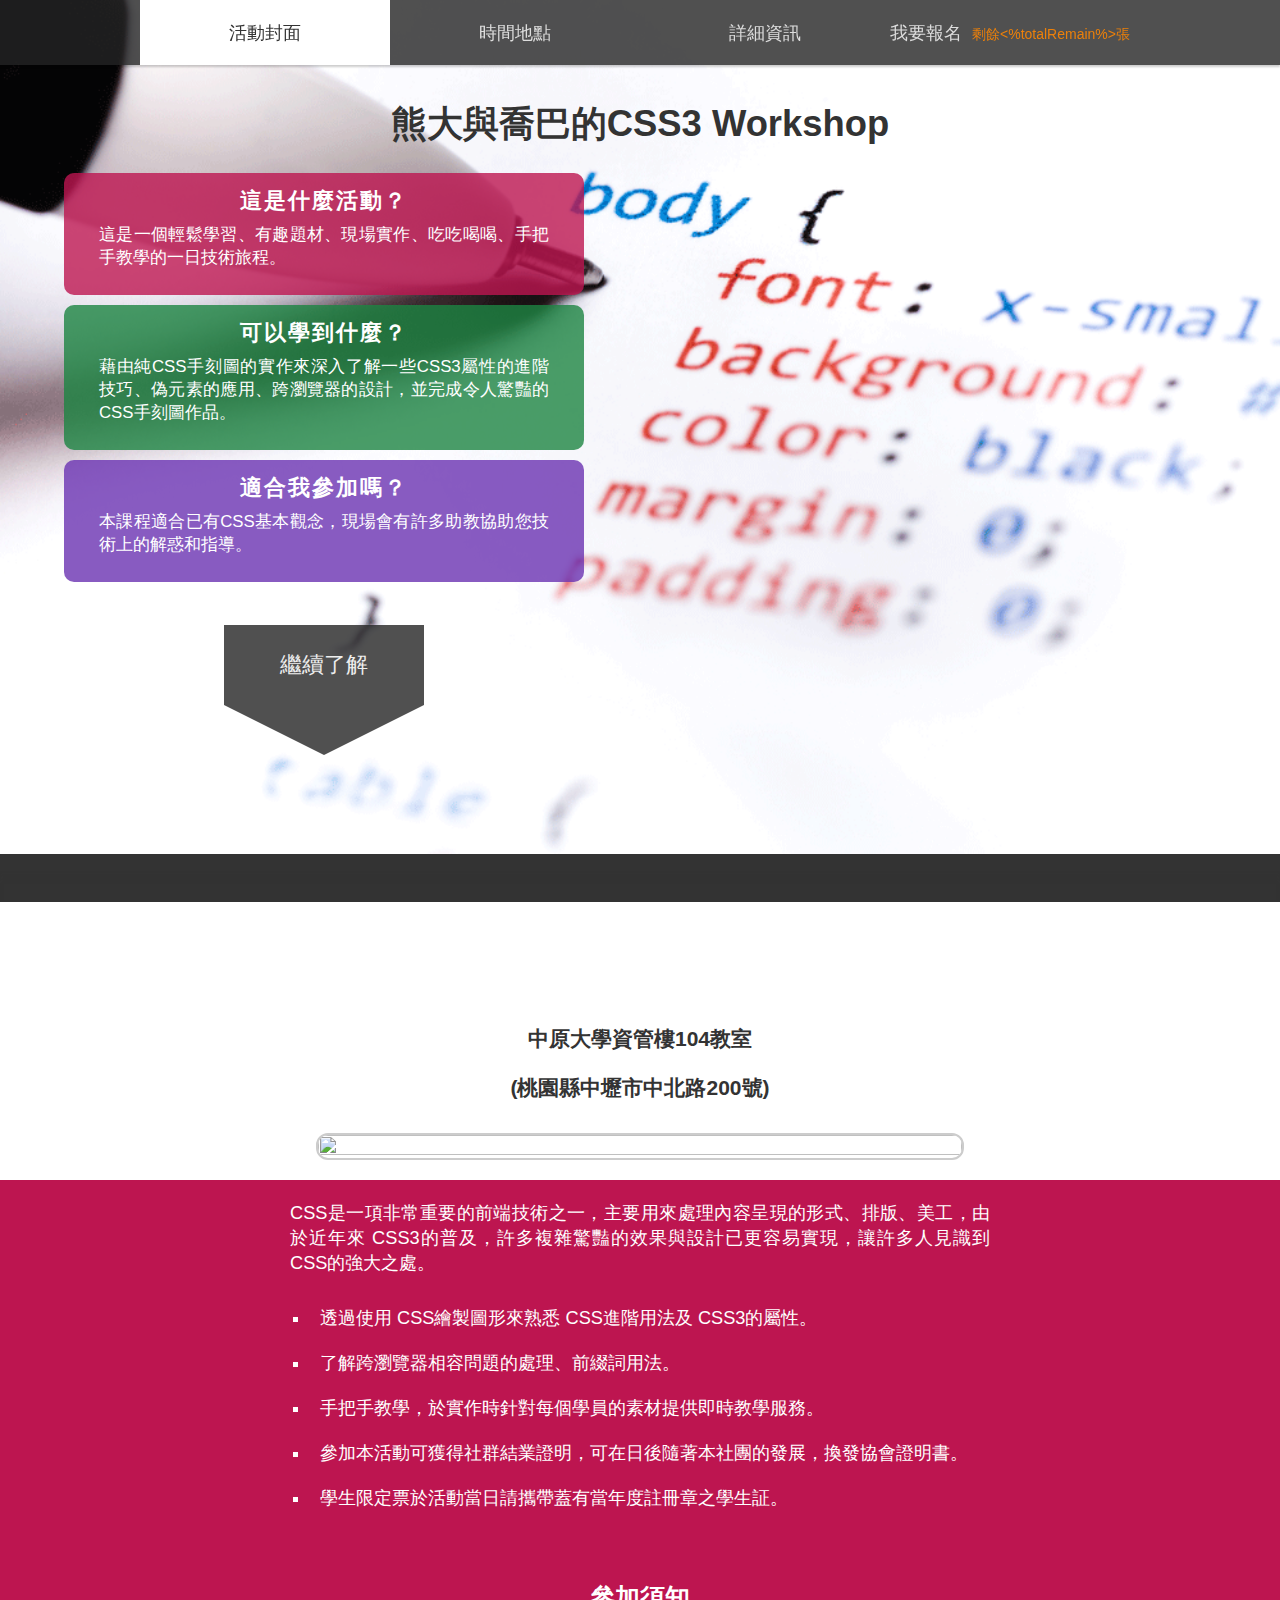
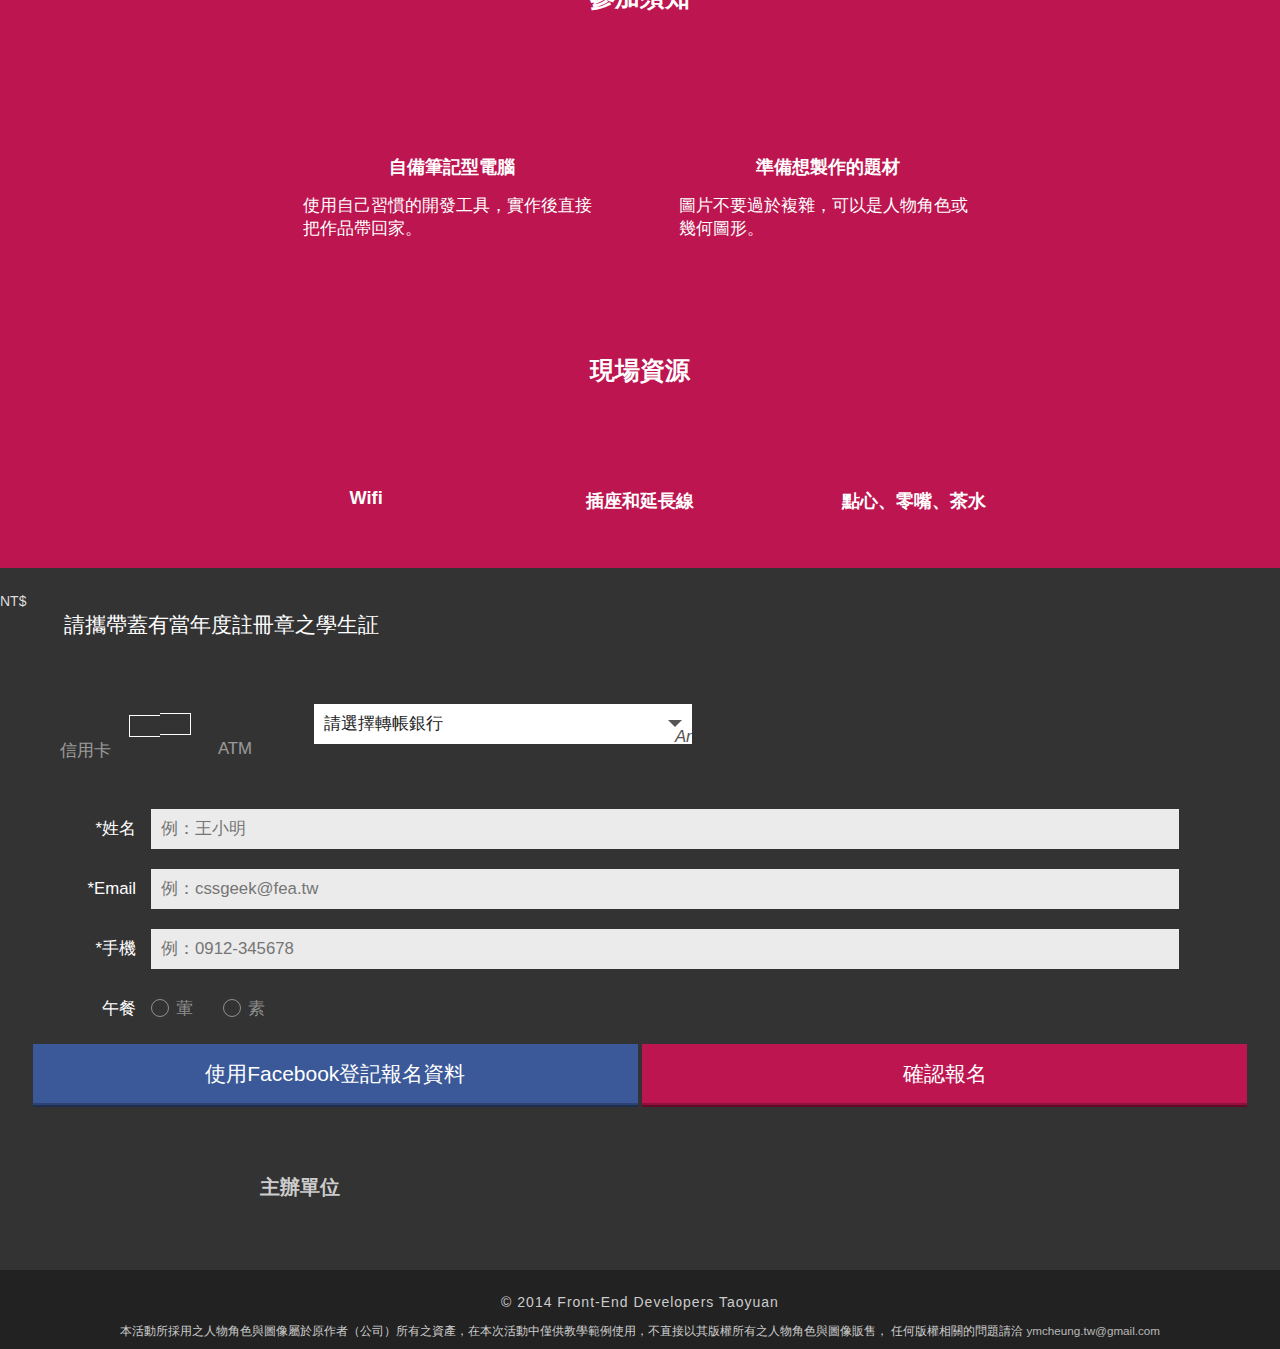
==== commit 220065d0: "Add student ID verification tip." ====
--- a/apply_page/index.html
+++ b/apply_page/index.html
@@ -30,7 +30,7 @@
           <li class="active"><a class="anchor" href="#main">活動封面</a></li>
           <li><a class="anchor" href="#time">時間地點</a></li>
           <li><a class="anchor" href="#keypoint">詳細資訊</a></li>
-          <li><a class="anchor" href="#ticket">我要報名<span class="ticket-remain">剩餘<%{totalRemain}%>張</span></a></li>
+          <li><a class="anchor" href="#ticket">我要報名<span class="ticket-remain">剩餘<%totalRemain%>張</span></a></li>
         </ul>
       </nav>
 
@@ -75,6 +75,7 @@
           <li>了解跨瀏覽器相容問題的處理、前綴詞用法。</li>
           <li>手把手教學，於實作時針對每個學員的素材提供即時教學服務。</li>
           <li>參加本活動可獲得社群結業證明，可在日後隨著本社團的發展，換發協會證明書。</li>
+          <li>學生限定票於活動當日請攜帶蓋有當年度註冊章之學生証。</li>
         </ul>
       </div>
 
@@ -136,6 +137,7 @@
 
     <!-- Payment Modal -->
     <div awesome-modal title="填寫報名資料">
+      <p class="student-tip" ng-show="isStudent"><small>請攜帶蓋有當年度註冊章之學生証</small></p>
       <form method="post" action="index.php">
 
         <!-- payment method -->
--- a/apply_page/stylesheets/style.css
+++ b/apply_page/stylesheets/style.css
@@ -591,8 +591,12 @@
 .ticket-list h2 {
   margin: 10px auto;
 }
-
-/* line 332, ../sass/style.scss */
+/* line 330, ../sass/style.scss */
+.ticket-list .ticket-remain {
+  display: none;
+}
+
+/* line 335, ../sass/style.scss */
 .for-student, .for-earlybird, .for-almost {
   margin: 1% auto 1em;
   box-sizing: border-box;
@@ -602,58 +606,58 @@
   text-align: center;
   cursor: pointer;
 }
-/* line 340, ../sass/style.scss */
+/* line 343, ../sass/style.scss */
 .for-student.disabled, .for-earlybird.disabled, .for-almost.disabled {
   filter: progid:DXImageTransform.Microsoft.Alpha(Opacity=30);
   opacity: 0.3;
   color: white;
   cursor: default;
 }
-/* line 345, ../sass/style.scss */
+/* line 348, ../sass/style.scss */
 .for-student h2, .for-earlybird h2, .for-almost h2 {
   font-size: 1.6rem;
 }
 
-/* line 350, ../sass/style.scss */
+/* line 353, ../sass/style.scss */
 .for-student {
   display: block;
   background: rgba(29, 133, 66, 0.8);
 }
-/* line 354, ../sass/style.scss */
+/* line 357, ../sass/style.scss */
 .for-student:hover, .for-student.disabled {
   background: #1d8542;
   color: white;
 }
 
-/* line 360, ../sass/style.scss */
+/* line 363, ../sass/style.scss */
 .for-earlybird {
   display: block;
   background: rgba(236, 128, 10, 0.8);
 }
-/* line 364, ../sass/style.scss */
+/* line 367, ../sass/style.scss */
 .for-earlybird:hover, .for-earlybird.disabled {
   background: #ec800a;
   color: white;
 }
 
-/* line 370, ../sass/style.scss */
+/* line 373, ../sass/style.scss */
 .for-almost {
   /*  background: rgba(248, 202, 0, 0.7); */
   display: block;
   background: rgba(106, 50, 177, 0.8);
 }
-/* line 375, ../sass/style.scss */
+/* line 378, ../sass/style.scss */
 .for-almost:hover, .for-almost.disabled {
   background: #6a32b1;
   color: white;
 }
 
-/* line 381, ../sass/style.scss */
+/* line 384, ../sass/style.scss */
 .price_tag {
   font: 600 1.3rem/1.5rem 'Dosis', sans-serif;
 }
 
-/* line 385, ../sass/style.scss */
+/* line 388, ../sass/style.scss */
 footer {
   *zoom: 1;
   float: left;
@@ -678,47 +682,47 @@
 footer:after {
   clear: both;
 }
-/* line 390, ../sass/style.scss */
+/* line 393, ../sass/style.scss */
 footer > * {
   width: 100%;
   max-width: 800px;
 }
-/* line 394, ../sass/style.scss */
+/* line 397, ../sass/style.scss */
 footer a {
   display: block;
   opacity: .8;
   filter: alpha(opacity=80);
   transition: all ease .3s;
 }
-/* line 399, ../sass/style.scss */
+/* line 402, ../sass/style.scss */
 footer a:hover {
   opacity: 1;
   filter: alpha(opacity=100);
 }
-/* line 404, ../sass/style.scss */
+/* line 407, ../sass/style.scss */
 footer .about-curator {
   margin: 0 auto;
   text-align: center;
 }
-/* line 407, ../sass/style.scss */
+/* line 410, ../sass/style.scss */
 footer .about-curator h3 {
   display: block;
   margin: 30px 0 0;
   padding: 0;
   font-size: 1.4rem;
 }
-/* line 413, ../sass/style.scss */
+/* line 416, ../sass/style.scss */
 footer .about-curator ul {
   display: inline;
   list-style: none;
 }
-/* line 417, ../sass/style.scss */
+/* line 420, ../sass/style.scss */
 footer .about-curator li {
   display: inline-block;
   padding: 0;
   margin: 30px 0 0;
 }
-/* line 422, ../sass/style.scss */
+/* line 425, ../sass/style.scss */
 footer .about-curator .f2e_ty_logo {
   background-image: url('../assets/workshop-s59379f5992.png');
   background-position: 0 -176px;
@@ -728,7 +732,7 @@
   width: 144px;
 }
 @media (-webkit-min-device-pixel-ratio: 2), (-o-min-device-pixel-ratio: 3 / 2), (min--moz-device-pixel-ratio: 2), (min-device-pixel-ratio: 2), (min-resolution: 144dppx) {
-  /* line 422, ../sass/style.scss */
+  /* line 425, ../sass/style.scss */
   footer .about-curator .f2e_ty_logo {
     background-image: url('../assets/workshop-2x-s67677640e4.png');
     background-size: 1088px 1372px;
@@ -737,7 +741,7 @@
     width: 144px;
   }
 }
-/* line 426, ../sass/style.scss */
+/* line 429, ../sass/style.scss */
 footer .about-curator .cycu_logo {
   background-image: url('../assets/workshop-s59379f5992.png');
   background-position: 0 -128px;
@@ -748,7 +752,7 @@
   margin-bottom: 25px;
 }
 @media (-webkit-min-device-pixel-ratio: 2), (-o-min-device-pixel-ratio: 3 / 2), (min--moz-device-pixel-ratio: 2), (min-device-pixel-ratio: 2), (min-resolution: 144dppx) {
-  /* line 426, ../sass/style.scss */
+  /* line 429, ../sass/style.scss */
   footer .about-curator .cycu_logo {
     background-image: url('../assets/workshop-2x-s67677640e4.png');
     background-size: 1088px 1372px;
@@ -757,7 +761,7 @@
     width: 200px;
   }
 }
-/* line 431, ../sass/style.scss */
+/* line 434, ../sass/style.scss */
 footer .copyright {
   *zoom: 1;
   float: left;
@@ -785,17 +789,17 @@
 footer .copyright:after {
   clear: both;
 }
-/* line 439, ../sass/style.scss */
+/* line 442, ../sass/style.scss */
 footer .copyright p {
   font-size: 1rem;
   letter-spacing: 1px;
   text-align: center;
 }
-/* line 444, ../sass/style.scss */
+/* line 447, ../sass/style.scss */
 footer .copyright a {
   display: inline;
 }
-/* line 447, ../sass/style.scss */
+/* line 450, ../sass/style.scss */
 footer .copyright small {
   display: block;
   width: 90%;
@@ -803,13 +807,13 @@
 }
 
 /* 元件 */
-/* line 457, ../sass/style.scss */
+/* line 460, ../sass/style.scss */
 hr {
   margin-top: 1em;
   border: 1px solid #fff;
 }
 
-/* line 462, ../sass/style.scss */
+/* line 465, ../sass/style.scss */
 .site_name {
   margin-top: 1em;
   width: 100%;
@@ -818,29 +822,29 @@
   font-size: 2rem;
 }
 
-/* line 470, ../sass/style.scss */
+/* line 473, ../sass/style.scss */
 .time_tag {
   color: white;
 }
 
-/* line 474, ../sass/style.scss */
+/* line 477, ../sass/style.scss */
 .sale_later {
   margin-right: 1em;
 }
 
-/* line 478, ../sass/style.scss */
+/* line 481, ../sass/style.scss */
 .fb_success {
   width: 50%;
   font-size: 1.6rem;
 }
 
 /* 特效 */
-/* line 487, ../sass/style.scss */
+/* line 490, ../sass/style.scss */
 .add_opacity {
   color: rgba 255, 255, 255, 0.6;
 }
 
-/* line 492, ../sass/style.scss */
+/* line 495, ../sass/style.scss */
 .crdt_icon {
   background-image: url('../assets/workshop-s59379f5992.png');
   background-position: 0 -64px;
@@ -854,7 +858,7 @@
   font-size: 1.3rem;
 }
 @media (-webkit-min-device-pixel-ratio: 2), (-o-min-device-pixel-ratio: 3 / 2), (min--moz-device-pixel-ratio: 2), (min-device-pixel-ratio: 2), (min-resolution: 144dppx) {
-  /* line 492, ../sass/style.scss */
+  /* line 495, ../sass/style.scss */
   .crdt_icon {
     background-image: url('../assets/workshop-2x-s67677640e4.png');
     background-size: 1088px 1372px;
@@ -864,7 +868,7 @@
   }
 }
 
-/* line 500, ../sass/style.scss */
+/* line 503, ../sass/style.scss */
 .atm_icon {
   background-image: url('../assets/workshop-s59379f5992.png');
   background-position: 0 0;
@@ -878,7 +882,7 @@
   font-size: 1.3rem;
 }
 @media (-webkit-min-device-pixel-ratio: 2), (-o-min-device-pixel-ratio: 3 / 2), (min--moz-device-pixel-ratio: 2), (min-device-pixel-ratio: 2), (min-resolution: 144dppx) {
-  /* line 500, ../sass/style.scss */
+  /* line 503, ../sass/style.scss */
   .atm_icon {
     background-image: url('../assets/workshop-2x-s67677640e4.png');
     background-size: 1088px 1372px;
@@ -990,7 +994,7 @@
 }
 
 /* Awesome Modal */
-/* line 513, ../sass/style.scss */
+/* line 516, ../sass/style.scss */
 .modal-overlay {
   position: fixed;
   top: 0;
@@ -1001,7 +1005,7 @@
   z-index: 3;
   overflow: scroll;
 }
-/* line 522, ../sass/style.scss */
+/* line 525, ../sass/style.scss */
 .modal-overlay .modal-wrapper {
   position: relative;
   width: 100%;
@@ -1010,13 +1014,13 @@
   padding-bottom: 30px;
   background: #333;
 }
-/* line 529, ../sass/style.scss */
+/* line 532, ../sass/style.scss */
 .modal-overlay .modal-wrapper h1 {
   margin: 0;
   padding-top: 15px;
   text-align: center;
 }
-/* line 534, ../sass/style.scss */
+/* line 537, ../sass/style.scss */
 .modal-overlay .modal-wrapper i {
   -moz-border-radius: 50%;
   -webkit-border-radius: 50%;
@@ -1036,27 +1040,33 @@
   text-align: center;
   cursor: pointer;
 }
-/* line 549, ../sass/style.scss */
+/* line 552, ../sass/style.scss */
 .modal-overlay .modal-wrapper i:hover, .modal-overlay .modal-wrapper i:active {
   filter: progid:DXImageTransform.Microsoft.Alpha(enabled=false);
   opacity: 1;
   color: white;
 }
-/* line 554, ../sass/style.scss */
+/* line 557, ../sass/style.scss */
 .modal-overlay .modal-wrapper.student-ticket {
   background: #1d8542;
 }
-/* line 557, ../sass/style.scss */
+/* line 560, ../sass/style.scss */
 .modal-overlay .modal-wrapper.earlybird-ticket {
   background: #ec800a;
 }
-/* line 560, ../sass/style.scss */
+/* line 563, ../sass/style.scss */
 .modal-overlay .modal-wrapper.lastrush-ticket {
   background: #6a32b1;
 }
+/* line 566, ../sass/style.scss */
+.modal-overlay .modal-wrapper .student-tip {
+  margin: 0;
+  text-align: center;
+  font-size: .6rem;
+}
 
 /* 下拉選單 */
-/* line 567, ../sass/style.scss */
+/* line 575, ../sass/style.scss */
 select {
   -moz-appearance: none;
   -webkit-appearance: none;
@@ -1072,7 +1082,7 @@
   cursor: pointer;
   z-index: 10;
 }
-/* line 578, ../sass/style.scss */
+/* line 586, ../sass/style.scss */
 select + em {
   position: absolute;
   top: 40%;
@@ -1083,7 +1093,7 @@
   border-color: #555555 transparent transparent transparent;
   text-indent: 100%;
 }
-/* line 588, ../sass/style.scss */
+/* line 596, ../sass/style.scss */
 select:focus {
   -moz-box-shadow: none;
   -webkit-box-shadow: none;
@@ -1091,23 +1101,23 @@
   outline: 0 none;
   border: 0;
 }
-/* line 593, ../sass/style.scss */
+/* line 601, ../sass/style.scss */
 select:hover {
   color: #666;
 }
-/* line 595, ../sass/style.scss */
+/* line 603, ../sass/style.scss */
 select:hover + em {
   border-top-color: #999;
 }
 
-/* line 601, ../sass/style.scss */
+/* line 609, ../sass/style.scss */
 .select-hidden {
   display: none;
   visibility: hidden;
   padding-right: 10px;
 }
 
-/* line 606, ../sass/style.scss */
+/* line 614, ../sass/style.scss */
 .select {
   overflow: hidden;
   cursor: pointer;
@@ -1119,28 +1129,28 @@
   height: 40px;
 }
 
-/* line 616, ../sass/style.scss */
+/* line 624, ../sass/style.scss */
 .select-styled {
   background-color: white;
   -moz-transition: all 0.2s ease-in;
   -webkit-transition: all 0.2s ease-in;
   transition: all 0.2s ease-in;
 }
-/* line 629, ../sass/style.scss */
+/* line 637, ../sass/style.scss */
 .select-styled:hover {
   background-color: #fafafa;
 }
-/* line 632, ../sass/style.scss */
+/* line 640, ../sass/style.scss */
 .select-styled:active, .select-styled.active {
   background-color: #f2f2f2;
 }
-/* line 634, ../sass/style.scss */
+/* line 642, ../sass/style.scss */
 .select-styled:active:after, .select-styled.active:after {
   top: 9px;
   border-color: transparent transparent #555555 transparent;
 }
 
-/* line 641, ../sass/style.scss */
+/* line 649, ../sass/style.scss */
 .select-options {
   display: none;
   position: absolute;
@@ -1153,7 +1163,7 @@
   list-style: none;
   background-color: #f2f2f2;
 }
-/* line 652, ../sass/style.scss */
+/* line 660, ../sass/style.scss */
 .select-options li {
   margin: 0;
   padding: 12px 0;
@@ -1163,28 +1173,28 @@
   -webkit-transition: all 0.15s ease-in;
   transition: all 0.15s ease-in;
 }
-/* line 658, ../sass/style.scss */
+/* line 666, ../sass/style.scss */
 .select-options li:hover {
   color: white;
   background: #555555;
 }
-/* line 662, ../sass/style.scss */
+/* line 670, ../sass/style.scss */
 .select-options li[rel="hide"] {
   display: none;
 }
 
 /* Form */
-/* line 669, ../sass/style.scss */
+/* line 677, ../sass/style.scss */
 form {
   padding: 0 10px;
 }
 
-/* line 673, ../sass/style.scss */
+/* line 681, ../sass/style.scss */
 form * {
   font-size: 1.4rem;
 }
 
-/* line 677, ../sass/style.scss */
+/* line 685, ../sass/style.scss */
 input,
 textarea,
 button {
@@ -1192,24 +1202,24 @@
   width: 90%;
 }
 
-/* line 685, ../sass/style.scss */
+/* line 693, ../sass/style.scss */
 form > label {
   width: 100%;
 }
 
-/* line 689, ../sass/style.scss */
+/* line 697, ../sass/style.scss */
 .inline {
   display: inline-block;
 }
 
-/* line 693, ../sass/style.scss */
+/* line 701, ../sass/style.scss */
 .bank_selection {
   display: inline-block;
   width: 100%;
   margin: 15px 0;
 }
 
-/* line 700, ../sass/style.scss */
+/* line 708, ../sass/style.scss */
 .field-title {
   display: block;
   float: left;
@@ -1220,14 +1230,14 @@
 }
 
 /* Form: Text Input */
-/* line 710, ../sass/style.scss */
+/* line 718, ../sass/style.scss */
 .textInput {
   overflow: hidden;
   display: block;
   width: 100%;
   margin: 20px 0;
 }
-/* line 715, ../sass/style.scss */
+/* line 723, ../sass/style.scss */
 .textInput input {
   -moz-appearance: none;
   -webkit-appearance: none;
@@ -1236,7 +1246,7 @@
   border: 0;
   background: rgba(255, 255, 255, 0.9);
 }
-/* line 721, ../sass/style.scss */
+/* line 729, ../sass/style.scss */
 .textInput input:hover, .textInput input:active, .textInput input:focus {
   -moz-box-shadow: inset 1px 1px 3px #666666;
   -webkit-box-shadow: inset 1px 1px 3px #666666;
@@ -1245,12 +1255,12 @@
 }
 
 /* Form: Radio */
-/* line 729, ../sass/style.scss */
+/* line 737, ../sass/style.scss */
 .radioGroup {
   display: block;
   height: 40px;
 }
-/* line 732, ../sass/style.scss */
+/* line 740, ../sass/style.scss */
 .radioGroup .radio {
   overflow: hidden;
   display: inline-block;
@@ -1259,13 +1269,13 @@
   margin: 0;
   white-space: nowrap;
 }
-/* line 739, ../sass/style.scss */
+/* line 747, ../sass/style.scss */
 .radioGroup .radio input[type=radio] {
   position: absolute;
   top: -100%;
   left: 0;
 }
-/* line 743, ../sass/style.scss */
+/* line 751, ../sass/style.scss */
 .radioGroup .radio input[type=radio] ~ label {
   display: block;
   position: relative;
@@ -1276,7 +1286,7 @@
   text-align: center;
   cursor: pointer;
 }
-/* line 752, ../sass/style.scss */
+/* line 760, ../sass/style.scss */
 .radioGroup .radio input[type=radio] ~ label:before {
   -moz-border-radius: 50%;
   -webkit-border-radius: 50%;
@@ -1290,24 +1300,24 @@
   border: 1px solid rgba(255, 255, 255, 0.45);
   background: none;
 }
-/* line 764, ../sass/style.scss */
+/* line 772, ../sass/style.scss */
 .radioGroup .radio input[type=radio]:checked ~ label {
   color: #FFF;
 }
-/* line 766, ../sass/style.scss */
+/* line 774, ../sass/style.scss */
 .radioGroup .radio input[type=radio]:checked ~ label:before {
   margin: 1px;
   background: white;
 }
 
 /* Form: Switcher */
-/* line 776, ../sass/style.scss */
+/* line 784, ../sass/style.scss */
 .switcher {
   display: inline-block;
   margin: 0;
   padding: 0;
 }
-/* line 780, ../sass/style.scss */
+/* line 788, ../sass/style.scss */
 .switcher .switch-button {
   overflow: hidden;
   display: inline-block;
@@ -1317,13 +1327,13 @@
   margin: 0;
   white-space: nowrap;
 }
-/* line 788, ../sass/style.scss */
+/* line 796, ../sass/style.scss */
 .switcher .switch-button input[type=radio] {
   position: absolute;
   top: -100%;
   left: 0;
 }
-/* line 792, ../sass/style.scss */
+/* line 800, ../sass/style.scss */
 .switcher .switch-button input[type=radio] ~ label {
   display: block;
   position: relative;
@@ -1333,7 +1343,7 @@
   text-align: center;
   cursor: pointer;
 }
-/* line 800, ../sass/style.scss */
+/* line 808, ../sass/style.scss */
 .switcher .switch-button input[type=radio] ~ label em {
   overflow: hidden;
   display: block;
@@ -1344,7 +1354,7 @@
   border: solid 1px white;
   text-indent: 100%;
 }
-/* line 809, ../sass/style.scss */
+/* line 817, ../sass/style.scss */
 .switcher .switch-button input[type=radio] ~ label em:after {
   -moz-transition: all ease 0.5s;
   -webkit-transition: all ease;
@@ -1359,61 +1369,61 @@
   height: calc(100% - 2px);
   margin: 1px;
 }
-/* line 825, ../sass/style.scss */
+/* line 833, ../sass/style.scss */
 .switcher .switch-button:first-child input[type=radio] ~ label em {
   right: 0;
   border-right: 0;
 }
-/* line 828, ../sass/style.scss */
+/* line 836, ../sass/style.scss */
 .switcher .switch-button:first-child input[type=radio] ~ label em:after {
   left: 100%;
 }
-/* line 832, ../sass/style.scss */
+/* line 840, ../sass/style.scss */
 .switcher .switch-button:first-child input[type=radio] ~ label span {
   filter: progid:DXImageTransform.Microsoft.Alpha(Opacity=50);
   opacity: 0.5;
 }
-/* line 837, ../sass/style.scss */
+/* line 845, ../sass/style.scss */
 .switcher .switch-button:first-child input[type=radio]:checked ~ label em:after {
   left: 0;
 }
-/* line 840, ../sass/style.scss */
+/* line 848, ../sass/style.scss */
 .switcher .switch-button:first-child input[type=radio]:checked ~ label span {
   filter: progid:DXImageTransform.Microsoft.Alpha(enabled=false);
   opacity: 1;
 }
-/* line 847, ../sass/style.scss */
+/* line 855, ../sass/style.scss */
 .switcher .switch-button:last-child input[type=radio] ~ label em {
   left: 0;
   border-left: 0;
 }
-/* line 850, ../sass/style.scss */
+/* line 858, ../sass/style.scss */
 .switcher .switch-button:last-child input[type=radio] ~ label em:after {
   left: -100%;
 }
-/* line 854, ../sass/style.scss */
+/* line 862, ../sass/style.scss */
 .switcher .switch-button:last-child input[type=radio] ~ label span {
   filter: progid:DXImageTransform.Microsoft.Alpha(Opacity=50);
   opacity: 0.5;
 }
-/* line 859, ../sass/style.scss */
+/* line 867, ../sass/style.scss */
 .switcher .switch-button:last-child input[type=radio]:checked ~ label em:after {
   left: 0;
 }
-/* line 862, ../sass/style.scss */
+/* line 870, ../sass/style.scss */
 .switcher .switch-button:last-child input[type=radio]:checked ~ label span {
   filter: progid:DXImageTransform.Microsoft.Alpha(enabled=false);
   opacity: 1;
 }
 
 /* Form: Button */
-/* line 871, ../sass/style.scss */
+/* line 879, ../sass/style.scss */
 .button-wrapper {
   display: block;
   width: 100%;
   text-align: center;
 }
-/* line 875, ../sass/style.scss */
+/* line 883, ../sass/style.scss */
 .button-wrapper .fb_button {
   vertical-align: top;
   margin: 0;
@@ -1430,7 +1440,7 @@
   cursor: pointer;
   -webkit-box-shadow: inset 0 -2px #2d4373;
 }
-/* line 890, ../sass/style.scss */
+/* line 898, ../sass/style.scss */
 .button-wrapper .fb_button:hover, .button-wrapper .fb_button:active {
   -moz-box-shadow: none;
   -webkit-box-shadow: none;
@@ -1438,7 +1448,7 @@
   top: 1px;
   outline: 0 none;
 }
-/* line 897, ../sass/style.scss */
+/* line 905, ../sass/style.scss */
 .button-wrapper .submit_button {
   background: #bd1550;
   vertical-align: top;
@@ -1455,7 +1465,7 @@
   -webkit-box-shadow: inset 0 -2px #8f103d;
   text-align: center;
 }
-/* line 912, ../sass/style.scss */
+/* line 920, ../sass/style.scss */
 .button-wrapper .submit_button:hover, .button-wrapper .submit_button:active {
   -moz-box-shadow: none;
   -webkit-box-shadow: none;
@@ -1465,24 +1475,24 @@
 }
 
 @media only screen and (max-device-width: 480px) {
-  /* line 946, ../sass/style.scss */
+  /* line 954, ../sass/style.scss */
   .main {
     background: url(../assets/workshop-cover.png) top center no-repeat fixed;
     background-size: auto 30%;
   }
 }
 @media screen and (min-width: 601px) {
-  /* line 954, ../sass/style.scss */
+  /* line 962, ../sass/style.scss */
   html {
     font-size: 14px;
   }
 
-  /* line 958, ../sass/style.scss */
+  /* line 966, ../sass/style.scss */
   .main h1 {
     margin-top: 100px;
     font-size: 2.6rem;
   }
-  /* line 962, ../sass/style.scss */
+  /* line 970, ../sass/style.scss */
   .main .continue-read {
     -moz-transition: all 0.5s ease;
     -webkit-transition: all 0.5s ease;
@@ -1497,7 +1507,7 @@
     line-height: 80px;
     color: #EEE;
   }
-  /* line 973, ../sass/style.scss */
+  /* line 981, ../sass/style.scss */
   .main .continue-read:after {
     content: '';
     display: block;
@@ -1506,12 +1516,12 @@
     border-left: 100px solid transparent;
     border-right: 100px solid transparent;
   }
-  /* line 981, ../sass/style.scss */
+  /* line 989, ../sass/style.scss */
   .main .continue-read:hover {
     color: #FFF;
   }
 
-  /* line 986, ../sass/style.scss */
+  /* line 994, ../sass/style.scss */
   .navi {
     display: block;
     width: 100%;
@@ -1523,17 +1533,17 @@
     box-shadow: 0 2px 2px rgba(0, 0, 0, 0.2);
     z-index: 2;
   }
-  /* line 996, ../sass/style.scss */
+  /* line 1004, ../sass/style.scss */
   .navi h3 {
     font-size: 2rem;
   }
-  /* line 999, ../sass/style.scss */
+  /* line 1007, ../sass/style.scss */
   .navi ul {
     width: 100%;
     max-width: 1000px;
     margin: 0 auto;
   }
-  /* line 1003, ../sass/style.scss */
+  /* line 1011, ../sass/style.scss */
   .navi ul li {
     *zoom: 1;
     float: left;
@@ -1559,28 +1569,28 @@
   .navi ul li:after {
     clear: both;
   }
-  /* line 1009, ../sass/style.scss */
+  /* line 1017, ../sass/style.scss */
   .navi ul li a {
     display: block;
     height: 100%;
     padding: 20px 0;
   }
-  /* line 1014, ../sass/style.scss */
+  /* line 1022, ../sass/style.scss */
   .navi ul li:hover, .navi ul li:active, .navi ul li.active {
     background: white;
   }
-  /* line 1016, ../sass/style.scss */
+  /* line 1024, ../sass/style.scss */
   .navi ul li:hover a, .navi ul li:active a, .navi ul li.active a {
     color: #333;
   }
-  /* line 1020, ../sass/style.scss */
+  /* line 1028, ../sass/style.scss */
   .navi ul li .ticket-remain {
     padding: 0 10px;
     color: #ec800a;
     font-size: 1rem;
   }
 
-  /* line 1029, ../sass/style.scss */
+  /* line 1037, ../sass/style.scss */
   .time_scale span {
     background-image: url('../assets/workshop-s59379f5992.png');
     background-position: 0 -1056px;
@@ -1591,7 +1601,7 @@
   }
 }
 @media screen and (min-width: 601px) and (-webkit-min-device-pixel-ratio: 2), screen and (min-width: 601px) and (-o-min-device-pixel-ratio: 3 / 2), screen and (min-width: 601px) and (min--moz-device-pixel-ratio: 2), screen and (min-width: 601px) and (min-device-pixel-ratio: 2), screen and (min-width: 601px) and (min-resolution: 144dppx) {
-  /* line 1029, ../sass/style.scss */
+  /* line 1037, ../sass/style.scss */
   .time_scale span {
     background-image: url('../assets/workshop-2x-s67677640e4.png');
     background-size: 1088px 1372px;
@@ -1601,18 +1611,18 @@
   }
 }
 @media screen and (min-width: 601px) {
-  /* line 1032, ../sass/style.scss */
+  /* line 1040, ../sass/style.scss */
   .time_scale h3 {
     font-size: 1.5rem;
   }
-  /* line 1035, ../sass/style.scss */
+  /* line 1043, ../sass/style.scss */
   .time_scale .map {
     display: block;
     width: 100%;
     height: auto;
     text-align: center;
   }
-  /* line 1040, ../sass/style.scss */
+  /* line 1048, ../sass/style.scss */
   .time_scale .map img {
     -moz-border-radius: 12px;
     -webkit-border-radius: 12px;
@@ -1624,69 +1634,65 @@
     margin-bottom: 20px;
     border: 2px solid #CCC;
   }
-  /* line 1050, ../sass/style.scss */
+  /* line 1058, ../sass/style.scss */
   .time_scale .open-map {
     display: none;
   }
 
-  /* line 1055, ../sass/style.scss */
+  /* line 1063, ../sass/style.scss */
   .ac_explain p {
     width: 100%;
     max-width: 700px;
     font-size: 1.3rem;
   }
-  /* line 1060, ../sass/style.scss */
+  /* line 1068, ../sass/style.scss */
   .ac_explain ul {
     width: 100%;
     max-width: 700px;
   }
-  /* line 1063, ../sass/style.scss */
+  /* line 1071, ../sass/style.scss */
   .ac_explain ul li {
     font-size: 1.3rem;
   }
 
-  /* line 1069, ../sass/style.scss */
+  /* line 1077, ../sass/style.scss */
   .required li {
     width: 31%;
     display: inline-block;
     height: 280px;
   }
-  /* line 1074, ../sass/style.scss */
+  /* line 1082, ../sass/style.scss */
   .required h3 {
     font-size: 1.3rem;
   }
-  /* line 1077, ../sass/style.scss */
+  /* line 1085, ../sass/style.scss */
   .required p {
     text-align: left;
   }
 
-  /* line 1082, ../sass/style.scss */
+  /* line 1090, ../sass/style.scss */
   .resource li {
     display: inline-block;
     width: 30%;
     height: 180px;
   }
 
-  /* line 1089, ../sass/style.scss */
+  /* line 1097, ../sass/style.scss */
   .ticket-list h2 {
     margin: 15px auto;
     font-size: 1.4rem;
   }
-  /* line 1093, ../sass/style.scss */
-  .ticket-list .ticket-remain {
-    float: right;
-  }
-
-  /* line 1097, ../sass/style.scss */
+
+  /* line 1102, ../sass/style.scss */
   .for-student, .for-earlybird, .for-almost {
     height: 100px;
   }
 
-  /* line 1100, ../sass/style.scss */
+  /* line 1105, ../sass/style.scss */
   .modal-overlay {
     overflow: hidden;
   }
-  /* line 1102, ../sass/style.scss */
+  /* line 1107, ../sass/style.scss */
   .modal-overlay .modal-wrapper {
     -moz-border-radius: 5px;
     -webkit-border-radius: 5px;
@@ -1695,30 +1701,30 @@
     padding: 10px 0 30px;
   }
 
-  /* line 1108, ../sass/style.scss */
+  /* line 1113, ../sass/style.scss */
   form * {
     font-size: 1.2rem;
   }
 
-  /* line 1111, ../sass/style.scss */
+  /* line 1116, ../sass/style.scss */
   form > label {
     height: 40px;
     margin: 10px 0;
   }
 
-  /* line 1115, ../sass/style.scss */
+  /* line 1120, ../sass/style.scss */
   input,
   textarea,
   button {
     width: 80%;
   }
 
-  /* line 1120, ../sass/style.scss */
+  /* line 1125, ../sass/style.scss */
   .field-title {
     width: 10%;
   }
 
-  /* line 1124, ../sass/style.scss */
+  /* line 1129, ../sass/style.scss */
   .switcher .switch-button {
     overflow: hidden;
     display: inline-block;
@@ -1730,7 +1736,7 @@
     white-space: nowrap;
   }
 
-  /* line 1135, ../sass/style.scss */
+  /* line 1140, ../sass/style.scss */
   .crdt_icon {
     background-image: url('../assets/workshop-s59379f5992.png');
     background-position: 0 -64px;
@@ -1745,7 +1751,7 @@
   }
 }
 @media screen and (min-width: 601px) and (-webkit-min-device-pixel-ratio: 2), screen and (min-width: 601px) and (-o-min-device-pixel-ratio: 3 / 2), screen and (min-width: 601px) and (min--moz-device-pixel-ratio: 2), screen and (min-width: 601px) and (min-device-pixel-ratio: 2), screen and (min-width: 601px) and (min-resolution: 144dppx) {
-  /* line 1135, ../sass/style.scss */
+  /* line 1140, ../sass/style.scss */
   .crdt_icon {
     background-image: url('../assets/workshop-2x-s67677640e4.png');
     background-size: 1088px 1372px;
@@ -1756,7 +1762,7 @@
 }
 
 @media screen and (min-width: 601px) {
-  /* line 1142, ../sass/style.scss */
+  /* line 1147, ../sass/style.scss */
   .atm_icon {
     background-image: url('../assets/workshop-s59379f5992.png');
     background-position: 0 0;
@@ -1771,7 +1777,7 @@
   }
 }
 @media screen and (min-width: 601px) and (-webkit-min-device-pixel-ratio: 2), screen and (min-width: 601px) and (-o-min-device-pixel-ratio: 3 / 2), screen and (min-width: 601px) and (min--moz-device-pixel-ratio: 2), screen and (min-width: 601px) and (min-device-pixel-ratio: 2), screen and (min-width: 601px) and (min-resolution: 144dppx) {
-  /* line 1142, ../sass/style.scss */
+  /* line 1147, ../sass/style.scss */
   .atm_icon {
     background-image: url('../assets/workshop-2x-s67677640e4.png');
     background-size: 1088px 1372px;
@@ -1782,47 +1788,47 @@
 }
 
 @media screen and (min-width: 601px) {
-  /* line 1149, ../sass/style.scss */
+  /* line 1154, ../sass/style.scss */
   .bank_selection {
     display: inline-block;
     width: 30%;
     margin: 0;
   }
 
-  /* line 1154, ../sass/style.scss */
+  /* line 1159, ../sass/style.scss */
   .select {
     margin-bottom: 40px;
   }
 
-  /* line 1157, ../sass/style.scss */
+  /* line 1162, ../sass/style.scss */
   .radioGroup {
     margin: 15px 0;
   }
 
-  /* line 1161, ../sass/style.scss */
+  /* line 1166, ../sass/style.scss */
   footer > * {
     width: 100%;
   }
-  /* line 1165, ../sass/style.scss */
+  /* line 1170, ../sass/style.scss */
   footer .about-curator h3 {
     position: absolute;
     padding-left: 20px;
     height: 100px;
     line-height: 100px;
   }
-  /* line 1171, ../sass/style.scss */
+  /* line 1176, ../sass/style.scss */
   footer .about-curator li {
     padding: 0 0 0 50px;
   }
 }
 @media screen and (min-width: 1025px) {
-  /* line 1180, ../sass/style.scss */
+  /* line 1185, ../sass/style.scss */
   .main {
     background: url(../assets/workshop-cover.png) top center no-repeat fixed;
     background-size: 100% auto;
   }
 
-  /* line 1185, ../sass/style.scss */
+  /* line 1190, ../sass/style.scss */
   .time_scale {
     *zoom: 1;
     float: left;
@@ -1847,7 +1853,7 @@
   .time_scale:after {
     clear: both;
   }
-  /* line 1190, ../sass/style.scss */
+  /* line 1195, ../sass/style.scss */
   .time_scale span {
     background-image: url('../assets/workshop-s59379f5992.png');
     background-position: 0 -1056px;
@@ -1864,7 +1870,7 @@
   }
 }
 @media screen and (min-width: 1025px) and (-webkit-min-device-pixel-ratio: 2), screen and (min-width: 1025px) and (-o-min-device-pixel-ratio: 3 / 2), screen and (min-width: 1025px) and (min--moz-device-pixel-ratio: 2), screen and (min-width: 1025px) and (min-device-pixel-ratio: 2), screen and (min-width: 1025px) and (min-resolution: 144dppx) {
-  /* line 1190, ../sass/style.scss */
+  /* line 1195, ../sass/style.scss */
   .time_scale span {
     background-image: url('../assets/workshop-2x-s67677640e4.png');
     background-size: 1088px 1372px;
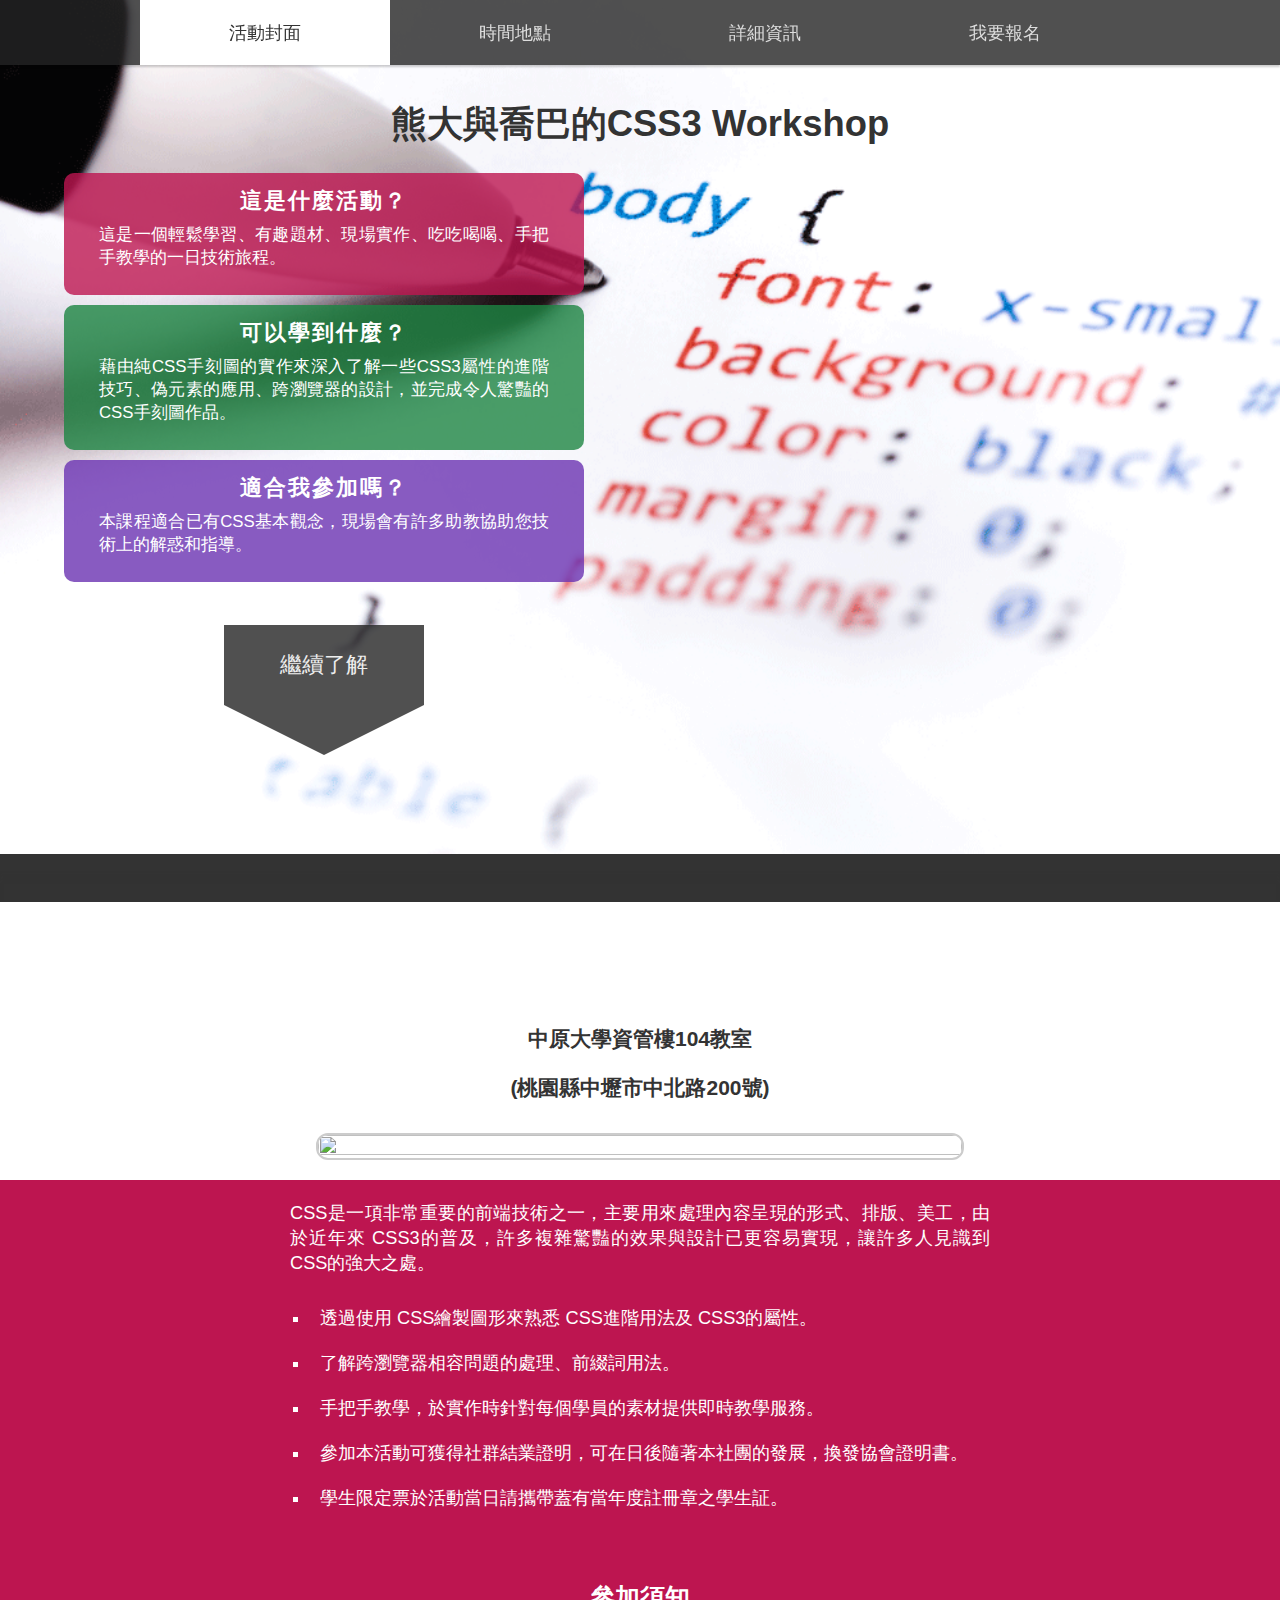
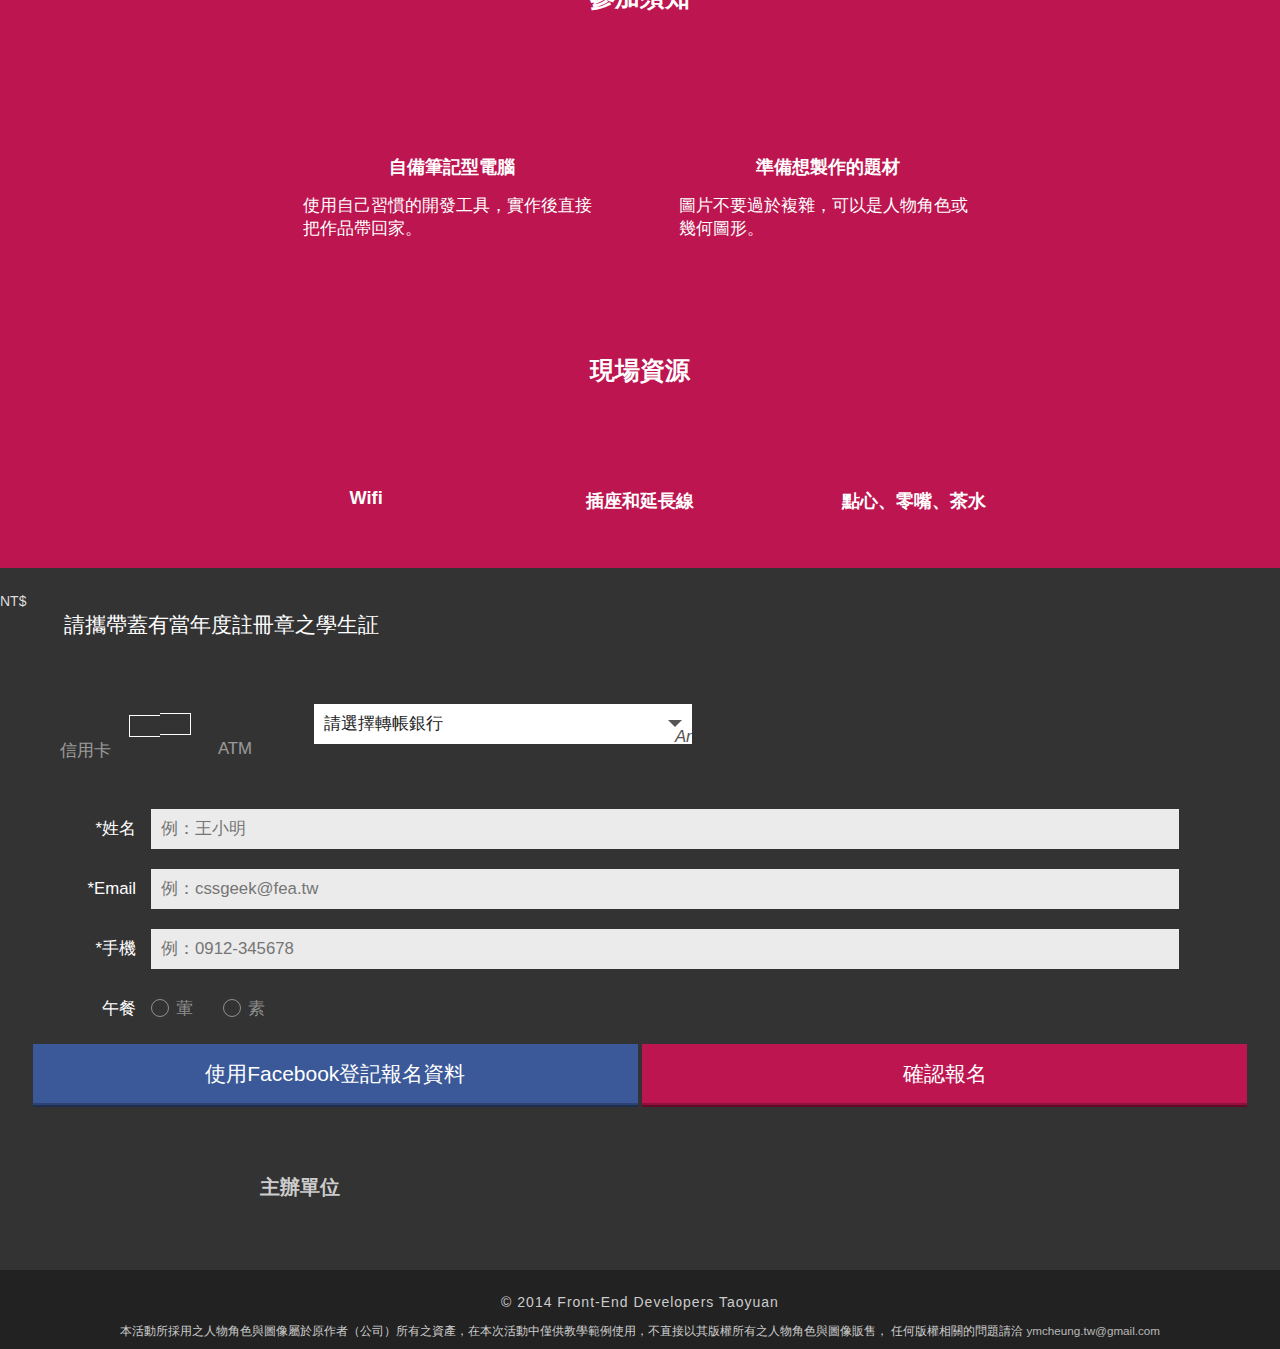
==== commit 9fe8ea35: "FB_OG" ====
--- a/apply_page/index.html
+++ b/apply_page/index.html
@@ -3,7 +3,7 @@
 <!--[if IE 7]>    <html lang="en" class="no-js ie7 oldie"> <![endif]-->
 <!--[if IE 8]>    <html lang="en" class="no-js ie8 oldie"> <![endif]-->
 <!--[if gt IE 8]><!-->
-<html class='no-js' lang='en' ng-app="feaPayment">
+<html class='no-js' lang='en' ng-app="feaPayment" prefix="og: http://ogp.me/ns/website#">
   <!--<![endif]-->
   <head>
     <meta charset='utf-8'>
@@ -13,6 +13,14 @@
     <meta content='' name='author'>
     <meta content='width=device-width, initial-scale=1.0' name='viewport'>
 
+    <!-- OG -->
+    <meta property="og:title" content="熊大與喬巴的CSS3 Workshop">
+    <meta property="og:type" content="website">
+    <meta property="og:url" content="http://fea.tw/workshop">
+    <meta property="og:image" content="http://fea.tw/workshop/assets/meet2.png">
+    <meta property="og:author" content="FEA.TW">
+
+
     <link rel='stylesheet' href='stylesheets/style.css'>
     <link rel='stylesheet' href='stylesheets/adaptive-modal.css'>
     <link rel="stylesheet" href="stylesheets/animate.css">
@@ -30,7 +38,7 @@
           <li class="active"><a class="anchor" href="#main">活動封面</a></li>
           <li><a class="anchor" href="#time">時間地點</a></li>
           <li><a class="anchor" href="#keypoint">詳細資訊</a></li>
-          <li><a class="anchor" href="#ticket">我要報名<span class="ticket-remain">剩餘<%totalRemain%>張</span></a></li>
+          <li><a class="anchor" href="#ticket">我要報名<span class="ticket-remain" ng-bind="ticketRemain"></span></a></li>
         </ul>
       </nav>
 
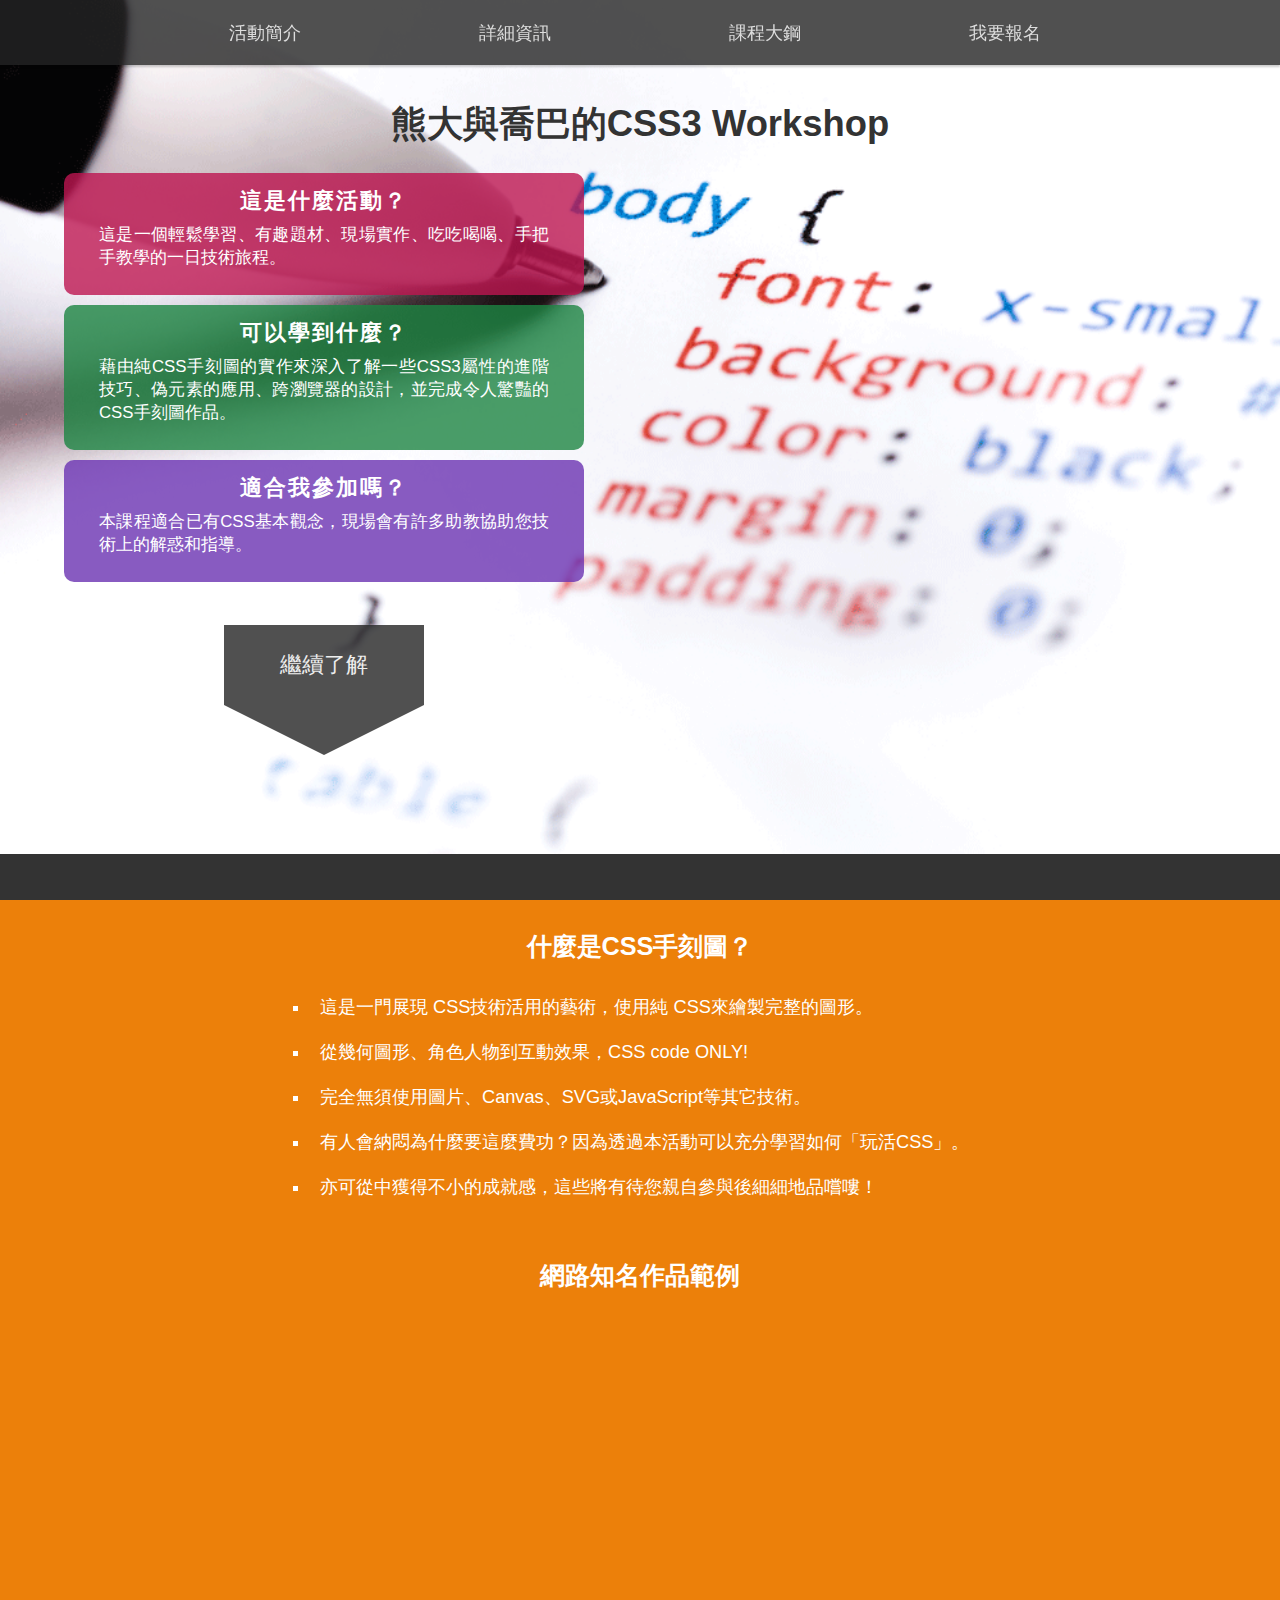
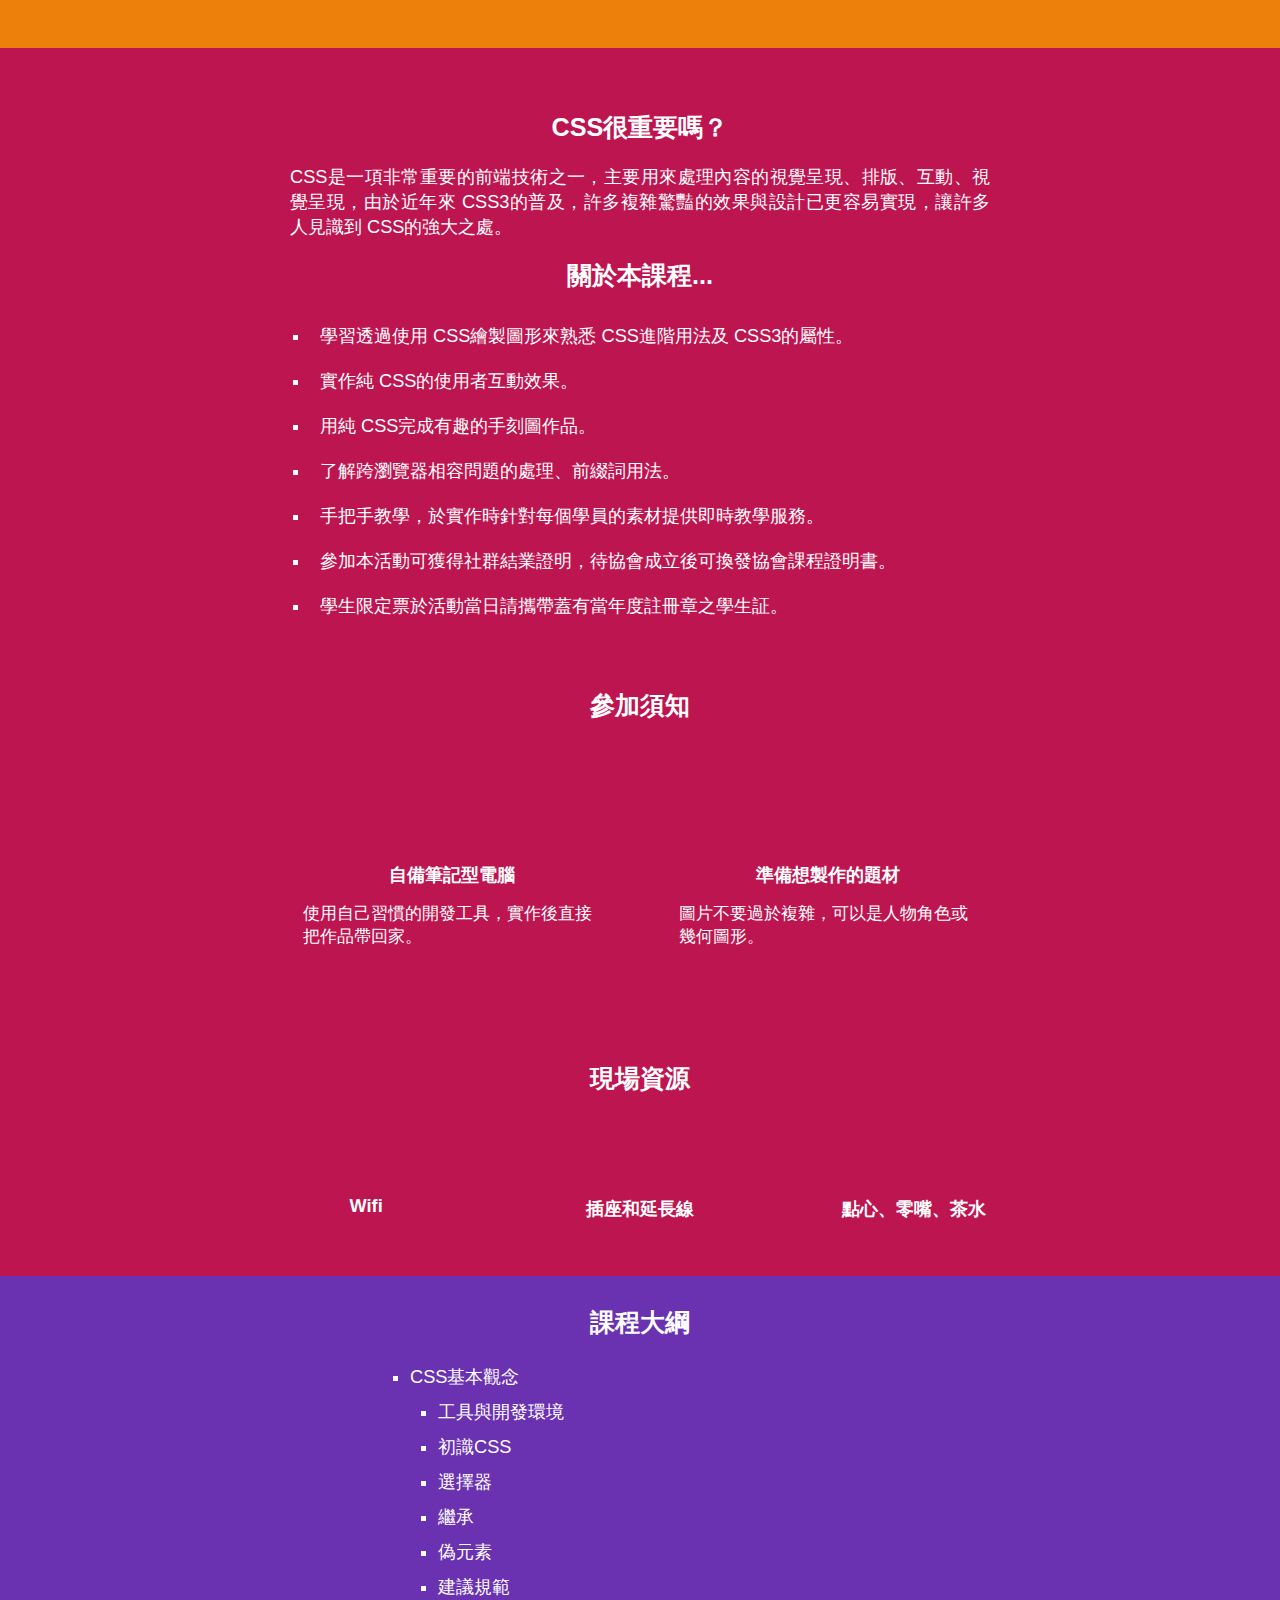
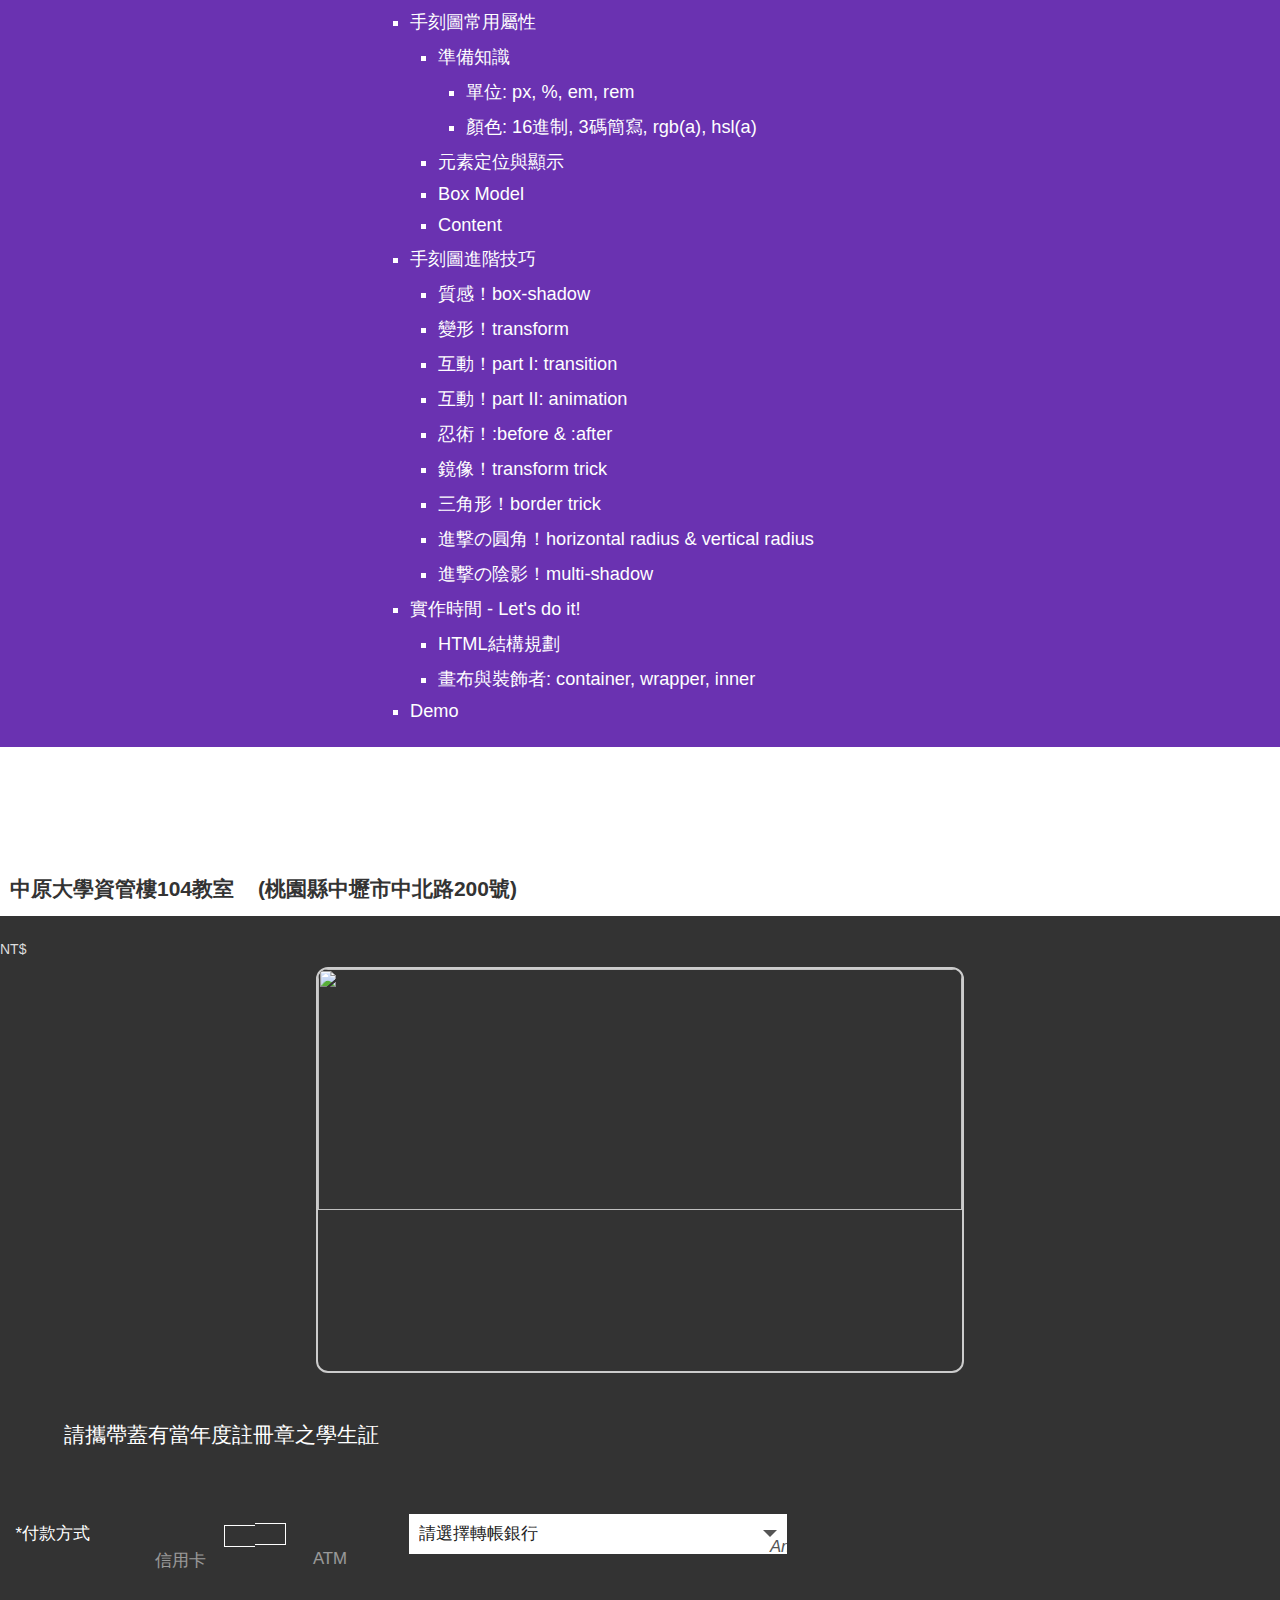
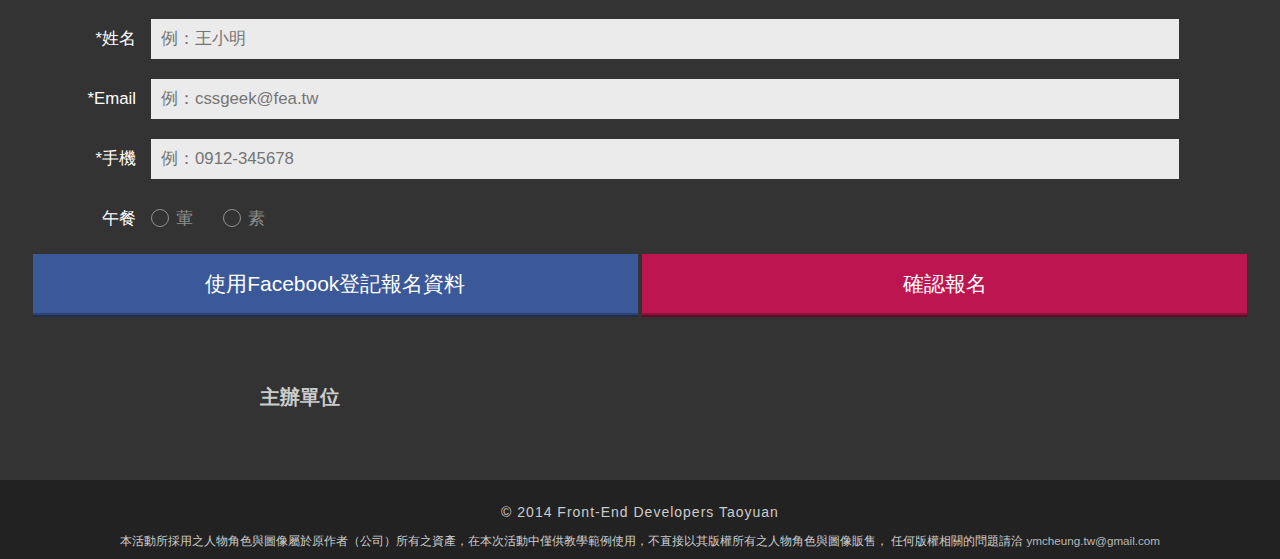
==== commit 2b8a0226: "Add table of lessons and fix layout issue." ====
--- a/apply_page/index.html
+++ b/apply_page/index.html
@@ -25,9 +25,6 @@
     <link rel='stylesheet' href='stylesheets/adaptive-modal.css'>
     <link rel="stylesheet" href="stylesheets/animate.css">
 
-    <script src='javascripts/modernizr-2.0.6.min.js'></script>
-    <script src="javascripts/libs/angular.min.js"></script>
-
   </head>
   <body ng-controller="paymentCtrl">
     <div id='container'>
@@ -35,10 +32,10 @@
       <!-- Navigation -->
       <nav class="navi">
         <ul>
-          <li class="active"><a class="anchor" href="#main">活動封面</a></li>
-          <li><a class="anchor" href="#time">時間地點</a></li>
+          <li><a class="anchor" href="#example">活動簡介</a></li>
           <li><a class="anchor" href="#keypoint">詳細資訊</a></li>
-          <li><a class="anchor" href="#ticket">我要報名<span class="ticket-remain" ng-bind="ticketRemain"></span></a></li>
+          <li><a class="anchor" href="#lesson">課程大鋼</a></li>
+          <li><a class="anchor" href="#time">我要報名<span class="ticket-remain" ng-bind="ticketRemain"></span></a></li>
         </ul>
       </nav>
 
@@ -64,63 +61,145 @@
         </div>
       </div>
 
+      <!-- Example -->
+      <div id="example" class="example">
+        <h2>什麼是CSS手刻圖？</h2>
+        <ul>
+          <li>這是一門展現 CSS技術活用的藝術，使用純 CSS來繪製完整的圖形。</li>
+          <li>從幾何圖形、角色人物到互動效果，CSS code ONLY!</li>
+          <li>完全無須使用圖片、Canvas、SVG或JavaScript等其它技術。</li>
+          <li>有人會納悶為什麼要這麼費功？因為透過本活動可以充分學習如何「玩活CSS」。</li>
+          <li>亦可從中獲得不小的成就感，這些將有待您親自參與後細細地品嚐嘍！</li>
+        </ul>
+        <h2>網路知名作品範例</h2>
+        <ul class="demo">
+          <li class="chopper">
+            <a href="http://aaronchuo.cc/open-project/cia/onepiece-chopper/" target="_blank">喬巴</a>
+          </li>
+          <li class="brown">
+            <a href="http://aaronchuo.cc/open-project/cia/line-brown/" target="_blank">熊大</a>
+          </li>
+          <li class="simpsons">
+            <a href="http://pattle.github.io/simpsons-in-css/" target="_blank">辛普森家族</a>
+          </li>
+          <li class="doraemon">
+            <a href="http://purecss3.net/doraemon/doraemon_css3.html" target="_blank">哆拉A夢</a>
+          </li>
+          <li class="minion">
+            <a href="http://cssdeck.com/labs/pure-css-minion" target="_blank">Minion</a>
+          </li>
+          <li class="konata">
+            <a href="http://rei.idv.tw/sample/konata.html" target="_blank">Konata</a>
+          </li>
+          <li class="pixels">
+            <a href="http://codepen.io/jordanwade/pen/sanol" target="_blank">Pixels</a>
+          </li>
+        </ul>
+      </div>
+
+      <!-- Information - Keypoint -->
+      <div id="keypoint" class="ac_explain">
+        <h2>CSS很重要嗎？</h2>
+        <p>CSS是一項非常重要的前端技術之一，主要用來處理內容的視覺呈現、排版、互動、視覺呈現，由於近年來 CSS3的普及，許多複雜驚豔的效果與設計已更容易實現，讓許多人見識到 CSS的強大之處。</p>
+        <h2>關於本課程...</h2>
+        <ul>
+          <li>學習透過使用 CSS繪製圖形來熟悉 CSS進階用法及 CSS3的屬性。</li>
+          <li>實作純 CSS的使用者互動效果。</li>
+          <li>用純 CSS完成有趣的手刻圖作品。</li>
+          <li>了解跨瀏覽器相容問題的處理、前綴詞用法。</li>
+          <li>手把手教學，於實作時針對每個學員的素材提供即時教學服務。</li>
+          <li>參加本活動可獲得社群結業證明，待協會成立後可換發協會課程證明書。</li>
+          <li>學生限定票於活動當日請攜帶蓋有當年度註冊章之學生証。</li>
+        </ul>
+      </div>
+
+      <!-- Information - Prepare -->
+      <div id="prepare" class="required">
+        <h2>參加須知</h2>
+        <ul>
+          <li>
+            <div class="icon"></div>
+            <h3>自備筆記型電腦</h3>
+            <p>使用自己習慣的開發工具，實作後直接把作品帶回家。</p>
+          </li>
+          <li>
+            <div class="icon"></div>
+            <h3>準備想製作的題材</h3>
+            <p>圖片不要過於複雜，可以是人物角色或幾何圖形。</p>
+          </li>
+        </ul>
+      </div>
+
+      <!-- Information - Resources -->
+      <div id="resource" class="resource">
+        <h2>現場資源</h2>
+        <ul>
+          <li>
+            <div class="icon"></div>
+            <h3>Wifi</h3>
+          </li>
+          <li>
+            <div class="icon"></div>
+            <h3>插座和延長線</h3>
+          </li>
+          <li>
+            <div class="icon"></div>
+            <h3>點心、零嘴、茶水</h3>
+          </li>
+        </ul>
+      </div>
+
+      <!-- Table of Contents-->
+      <div id="lesson" class="lesson">
+        <h2>課程大綱</h2>
+        <ul>
+          <li>CSS基本觀念</li>
+          <ul>
+            <li>工具與開發環境</li>
+            <li>初識CSS</li>
+            <li>選擇器</li>
+            <li>繼承</li>
+            <li>偽元素</li>
+            <li>建議規範</li>
+          </ul>
+          <li>手刻圖常用屬性</li>
+          <ul>
+            <li>準備知識</li>
+            <ul>
+              <li>單位: px, %, em, rem</li>
+              <li>顏色: 16進制, 3碼簡寫, rgb(a), hsl(a)</li>
+            </ul>
+            <li>元素定位與顯示</li>
+            <li>Box Model</li>
+            <li>Content</li>
+          </ul>
+          <li>手刻圖進階技巧</li>
+          <ul>
+            <li>質感！box-shadow</li>
+            <li>變形！transform</li>
+            <li>互動！part I: transition</li>
+            <li>互動！part II: animation</li>
+            <li>忍術！:before & :after</li>
+            <li>鏡像！transform trick</li>
+            <li>三角形！border trick</li>
+            <li>進撃の圓角！horizontal radius & vertical radius</li>
+            <li>進撃の陰影！multi-shadow</li>
+          </ul>
+          <li>實作時間 - Let's do it!</li>
+          <ul>
+            <li>HTML結構規劃</li>
+            <li>畫布與裝飾者: container, wrapper, inner</li>
+          </ul>
+          <li>Demo</li>
+        </ul>
+      </div>
+
       <!-- Time & Location -->
       <div id="time" class="time_scale">
         <span>時間</span>
         <h3>中原大學資管樓104教室</h3>
         <h3>(桃園縣中壢市中北路200號)</h3>
         <p class="open-map"><a href="https://www.google.com.tw/maps/place/%E4%B8%AD%E5%8E%9F%E5%A4%A7%E5%AD%B8/@24.956901,121.242803,17z/data=!3m1!4b1!4m2!3m1!1s0x3468221447a0f021:0x2b86d2650bb8bcff">打開Google地圖</a></p>
-        <div class="map">
-          <img src="http://maps.google.com/maps/api/staticmap?size=800x400&markers=%E4%B8%AD%E5%8E%9F%E5%A4%A7%E5%AD%B8&zoom=14"></img>
-        </div>
-      </div>
-
-      <!-- Information - Keypoint -->
-      <div id="keypoint" class="ac_explain">
-        <p>CSS是一項非常重要的前端技術之一，主要用來處理內容呈現的形式、排版、美工，由於近年來 CSS3的普及，許多複雜驚豔的效果與設計已更容易實現，讓許多人見識到 CSS的強大之處。</p>
-        <ul>
-          <li>透過使用 CSS繪製圖形來熟悉 CSS進階用法及 CSS3的屬性。</li>
-          <li>了解跨瀏覽器相容問題的處理、前綴詞用法。</li>
-          <li>手把手教學，於實作時針對每個學員的素材提供即時教學服務。</li>
-          <li>參加本活動可獲得社群結業證明，可在日後隨著本社團的發展，換發協會證明書。</li>
-          <li>學生限定票於活動當日請攜帶蓋有當年度註冊章之學生証。</li>
-        </ul>
-      </div>
-
-      <!-- Information - Prepare -->
-      <div id="prepare" class="required">
-        <h2>參加須知</h2>
-        <ul>
-          <li>
-            <div class="icon"></div>
-            <h3>自備筆記型電腦</h3>
-            <p>使用自己習慣的開發工具，實作後直接把作品帶回家。</p>
-          </li>
-          <li>
-            <div class="icon"></div>
-            <h3>準備想製作的題材</h3>
-            <p>圖片不要過於複雜，可以是人物角色或幾何圖形。</p>
-          </li>
-        </ul>
-      </div>
-
-      <!-- Information - Resources -->
-      <div id="resource" class="resource">
-        <h2>現場資源</h2>
-        <ul>
-          <li>
-            <div class="icon"></div>
-            <h3>Wifi</h3>
-          </li>
-          <li>
-            <div class="icon"></div>
-            <h3>插座和延長線</h3>
-          </li>
-          <li>
-            <div class="icon"></div>
-            <h3>點心、零嘴、茶水</h3>
-          </li>
-        </ul>
       </div>
 
     </div>
@@ -139,8 +218,10 @@
         </a>
       </div>
 
-
-
+    </div>
+
+    <div class="map">
+      <img src="http://maps.google.com/maps/api/staticmap?size=800x400&markers=%E4%B8%AD%E5%8E%9F%E5%A4%A7%E5%AD%B8&zoom=14" width="640" height="400"></img>
     </div>
 
     <!-- Payment Modal -->
@@ -149,6 +230,7 @@
       <form method="post" action="index.php">
 
         <!-- payment method -->
+        <span class="field-title switcher-title">*付款方式</span>
         <div class="switcher inline">
           <div class="switch-button">
             <input type="radio" id="credit" name="pay" ng-model="paymentMethod" value="credit">
@@ -239,6 +321,8 @@
     <script src='https://code.jquery.com/jquery-1.11.1.min.js'></script>
     <script src='javascripts/script.js'></script>
 
+    <script src='javascripts/modernizr-2.0.6.min.js'></script>
+    <script src="javascripts/libs/angular.min.js"></script>
     <script src="javascripts/config/app.conf.js"></script>
     <script src="javascripts/controller.js"></script>
     <script src="javascripts/services/facebookApi.js"></script>
--- a/apply_page/stylesheets/style.css
+++ b/apply_page/stylesheets/style.css
@@ -26,7 +26,6 @@
  * 4. create sprite images for pixel ratio 2 screens and put them in the second folder, use the same filenames.
  * 5. use the sprite-image in your Sass/Scss using: '@include use-sprite(<sprite-name>)'
  */
-@import url(http://fonts.googleapis.com/css?family=Dosis:600);
 /* line 7, ../sass/partials/_page.scss */
 body, select, input, textarea {
   color: #222222;
@@ -117,8 +116,12 @@
 .navi {
   display: none;
 }
-
-/* line 99, ../sass/style.scss */
+/* line 97, ../sass/style.scss */
+.navi .ticket-remain {
+  display: none;
+}
+
+/* line 102, ../sass/style.scss */
 .main {
   *zoom: 1;
   float: left;
@@ -145,12 +148,12 @@
 .main:after {
   clear: both;
 }
-/* line 106, ../sass/style.scss */
+/* line 109, ../sass/style.scss */
 .main h1 {
   color: #333;
   font-size: 2rem;
 }
-/* line 110, ../sass/style.scss */
+/* line 113, ../sass/style.scss */
 .main h2 {
   display: block;
   width: auto;
@@ -160,11 +163,11 @@
   line-height: .8rem;
   letter-spacing: 2px;
 }
-/* line 119, ../sass/style.scss */
+/* line 122, ../sass/style.scss */
 .main p {
   font-size: 1.2rem;
 }
-/* line 122, ../sass/style.scss */
+/* line 125, ../sass/style.scss */
 .main .r, .main .g, .main .b {
   -moz-border-radius: 10px;
   -webkit-border-radius: 10px;
@@ -174,30 +177,204 @@
   padding: 10px;
   font-size: 1.6rem;
 }
-/* line 129, ../sass/style.scss */
+/* line 132, ../sass/style.scss */
 .main .r {
   background: rgba(189, 21, 80, 0.8);
 }
-/* line 132, ../sass/style.scss */
+/* line 135, ../sass/style.scss */
 .main .g {
   background: rgba(29, 133, 66, 0.8);
 }
-/* line 135, ../sass/style.scss */
+/* line 138, ../sass/style.scss */
 .main .b {
   background: rgba(106, 50, 177, 0.8);
 }
-/* line 138, ../sass/style.scss */
+/* line 141, ../sass/style.scss */
 .main .fullwidth {
   max-width: 500px;
   margin: 0 5%;
   padding: 10px;
 }
-/* line 143, ../sass/style.scss */
+/* line 146, ../sass/style.scss */
 .main .continue-read {
   display: none;
 }
 
-/* line 169, ../sass/style.scss */
+/* line 172, ../sass/style.scss */
+.example {
+  *zoom: 1;
+  float: left;
+  display: inline;
+  clear: none;
+  padding-left: 0;
+  padding-right: 0;
+  text-align: inherit;
+  width: 100%;
+  margin-left: 0%;
+  margin-right: 0%;
+  margin: 0 auto;
+  background: #ec800a;
+}
+/* line 188, ../sass/jeet/_grid.scss */
+.example:before, .example:after {
+  content: '';
+  display: table;
+}
+/* line 192, ../sass/jeet/_grid.scss */
+.example:after {
+  clear: both;
+}
+/* line 176, ../sass/style.scss */
+.example > * {
+  margin: auto;
+}
+/* line 179, ../sass/style.scss */
+.example h2 {
+  padding: 30px 0 0;
+}
+/* line 182, ../sass/style.scss */
+.example p {
+  font-size: 1.3rem;
+}
+/* line 185, ../sass/style.scss */
+.example ul:first-child {
+  margin: 20px auto;
+  padding-left: 40px;
+}
+/* line 188, ../sass/style.scss */
+.example ul:first-child li {
+  padding: 10px;
+  font-size: 1.3rem;
+  list-style: square;
+}
+/* line 194, ../sass/style.scss */
+.example .demo {
+  width: 100%;
+  text-align: center;
+  padding: 20px 0 50px;
+}
+/* line 198, ../sass/style.scss */
+.example .demo li {
+  -moz-border-radius: 50%;
+  -webkit-border-radius: 50%;
+  border-radius: 50%;
+  display: inline-block;
+  overflow: hidden;
+  width: 100px;
+  height: 100px;
+  margin: 10px;
+  padding: 0;
+}
+/* line 206, ../sass/style.scss */
+.example .demo li a {
+  display: block;
+  width: 100%;
+  height: 100%;
+  line-height: 100px;
+  text-align: center;
+  color: transparent;
+  font-size: 1.2rem;
+}
+/* line 214, ../sass/style.scss */
+.example .demo li a:hover, .example .demo li a:active {
+  -moz-transition: all ease 0.3s;
+  -webkit-transition: all ease;
+  -webkit-transition-delay: 0.3s;
+  transition: all ease 0.3s;
+  background: rgba(106, 50, 177, 0.8);
+  color: white;
+}
+/* line 220, ../sass/style.scss */
+.example .demo li.chopper {
+  background: url(../assets/chopper.png) top center no-repeat;
+  background-size: auto 100%;
+}
+/* line 224, ../sass/style.scss */
+.example .demo li.brown {
+  background: url(../assets/brown.png) top center no-repeat;
+  background-size: auto 100%;
+}
+/* line 228, ../sass/style.scss */
+.example .demo li.simpsons {
+  background: url(../assets/simpsons.png) top center no-repeat;
+  background-size: auto 100%;
+}
+/* line 232, ../sass/style.scss */
+.example .demo li.doraemon {
+  background: url(../assets/doraemon.png) top center no-repeat;
+  background-size: 100% 100%;
+}
+/* line 236, ../sass/style.scss */
+.example .demo li.minion {
+  background: url(../assets/minion.png) top center no-repeat;
+  background-size: auto 100%;
+}
+/* line 240, ../sass/style.scss */
+.example .demo li.konata {
+  background: url(../assets/konata.png) top center no-repeat;
+  background-size: auto 100%;
+}
+/* line 244, ../sass/style.scss */
+.example .demo li.pixels {
+  background: url(../assets/pixels.png) top center no-repeat;
+  background-size: 100% 100%;
+}
+
+/* line 252, ../sass/style.scss */
+.lesson {
+  *zoom: 1;
+  float: left;
+  display: inline;
+  clear: none;
+  padding-left: 0;
+  padding-right: 0;
+  text-align: inherit;
+  width: 100%;
+  margin-left: 0%;
+  margin-right: 0%;
+  margin: 0 auto;
+  background: #6a32b1;
+}
+/* line 188, ../sass/jeet/_grid.scss */
+.lesson:before, .lesson:after {
+  content: '';
+  display: table;
+}
+/* line 192, ../sass/jeet/_grid.scss */
+.lesson:after {
+  clear: both;
+}
+/* line 256, ../sass/style.scss */
+.lesson > * {
+  width: 100%;
+  margin: auto;
+}
+/* line 260, ../sass/style.scss */
+.lesson h2 {
+  padding: 30px 0 0;
+}
+/* line 263, ../sass/style.scss */
+.lesson p {
+  font-size: 1.3rem;
+}
+/* line 266, ../sass/style.scss */
+.lesson ul {
+  margin: 20px auto;
+  padding-left: 40px;
+}
+/* line 269, ../sass/style.scss */
+.lesson ul ul {
+  margin: 0 0 0 2em;
+  padding: 0;
+}
+/* line 273, ../sass/style.scss */
+.lesson ul li {
+  padding: 5px 0;
+  font-size: 1.3rem;
+  list-style: square;
+}
+
+/* line 281, ../sass/style.scss */
 .time_scale {
   *zoom: 1;
   float: left;
@@ -209,13 +386,10 @@
   width: 100%;
   margin-left: 0%;
   margin-right: 0%;
-  -moz-box-shadow: 0 -20px 5px 2px #333333;
-  -webkit-box-shadow: 0 -20px 5px 2px #333333;
-  box-shadow: 0 -20px 5px 2px #333333;
   background: #fff;
   width: 100%;
-  border-top: 2px solid #333;
   overflow: hidden;
+  text-align: center;
 }
 /* line 188, ../sass/jeet/_grid.scss */
 .time_scale:before, .time_scale:after {
@@ -226,7 +400,7 @@
 .time_scale:after {
   clear: both;
 }
-/* line 176, ../sass/style.scss */
+/* line 287, ../sass/style.scss */
 .time_scale span {
   background-image: url('../assets/workshop-s59379f5992.png');
   background-position: 0 -1144px;
@@ -243,7 +417,7 @@
   text-indent: -100%;
 }
 @media (-webkit-min-device-pixel-ratio: 2), (-o-min-device-pixel-ratio: 3 / 2), (min--moz-device-pixel-ratio: 2), (min-device-pixel-ratio: 2), (min-resolution: 144dppx) {
-  /* line 176, ../sass/style.scss */
+  /* line 287, ../sass/style.scss */
   .time_scale span {
     background-image: url('../assets/workshop-2x-s67677640e4.png');
     background-size: 1088px 1372px;
@@ -252,28 +426,43 @@
     width: 480px;
   }
 }
-/* line 186, ../sass/style.scss */
+/* line 297, ../sass/style.scss */
 .time_scale h3 {
+  display: inline-block;
   color: #333;
   width: 100%;
-  margin-top: 1em;
+  margin: 0;
+  padding: 10px;
   font-size: 2rem;
   text-align: center;
 }
-/* line 193, ../sass/style.scss */
-.time_scale .map {
-  display: none;
-}
-/* line 196, ../sass/style.scss */
+/* line 306, ../sass/style.scss */
 .time_scale .open-map {
   text-align: center;
 }
-/* line 198, ../sass/style.scss */
+/* line 308, ../sass/style.scss */
 .time_scale .open-map a {
   color: #6a32b1;
 }
 
-/* line 204, ../sass/style.scss */
+/* line 314, ../sass/style.scss */
+.map {
+  display: none;
+}
+
+/* line 319, ../sass/style.scss */
+.example ul, .ac_explain ul {
+  margin: 20px auto;
+  padding-left: 40px;
+}
+/* line 322, ../sass/style.scss */
+.example ul li, .ac_explain ul li {
+  padding: 10px;
+  font-size: 1.3rem;
+  list-style: square;
+}
+
+/* line 330, ../sass/style.scss */
 .ac_explain {
   *zoom: 1;
   float: left;
@@ -286,6 +475,7 @@
   margin-left: 0%;
   margin-right: 0%;
   margin: 0 auto;
+  padding-top: 50px;
   background: #bd1550;
 }
 /* line 188, ../sass/jeet/_grid.scss */
@@ -297,28 +487,28 @@
 .ac_explain:after {
   clear: both;
 }
-/* line 208, ../sass/style.scss */
+/* line 335, ../sass/style.scss */
 .ac_explain > * {
   max-width: 700px;
 }
-/* line 211, ../sass/style.scss */
+/* line 338, ../sass/style.scss */
 .ac_explain p {
   margin: 20px auto;
   font-size: 1.3rem;
 }
-/* line 215, ../sass/style.scss */
+/* line 342, ../sass/style.scss */
 .ac_explain ul {
   margin: 20px auto;
   padding-left: 40px;
 }
-/* line 218, ../sass/style.scss */
+/* line 345, ../sass/style.scss */
 .ac_explain ul li {
   padding: 10px;
   font-size: 1.3rem;
   list-style: square;
 }
 
-/* line 228, ../sass/style.scss */
+/* line 355, ../sass/style.scss */
 .required {
   *zoom: 1;
   float: left;
@@ -342,18 +532,18 @@
 .required:after {
   clear: both;
 }
-/* line 232, ../sass/style.scss */
+/* line 359, ../sass/style.scss */
 .required > * {
   max-width: 1200px;
 }
-/* line 235, ../sass/style.scss */
+/* line 362, ../sass/style.scss */
 .required ul {
   width: 100%;
   margin: auto;
   padding: 0;
   text-align: center;
 }
-/* line 241, ../sass/style.scss */
+/* line 368, ../sass/style.scss */
 .required li {
   position: relative;
   display: block;
@@ -361,7 +551,7 @@
   width: 100%;
   margin: 0 0 30px;
 }
-/* line 248, ../sass/style.scss */
+/* line 375, ../sass/style.scss */
 .required h3 {
   top: 140px;
   width: 100%;
@@ -369,7 +559,7 @@
   text-align: center;
   font-size: 1.3rem;
 }
-/* line 255, ../sass/style.scss */
+/* line 382, ../sass/style.scss */
 .required p {
   top: 180px;
   width: 80%;
@@ -378,15 +568,15 @@
   font-size: 1.2rem;
   text-align: left;
 }
-/* line 263, ../sass/style.scss */
+/* line 390, ../sass/style.scss */
 .required p, .required h3 {
   position: absolute;
 }
-/* line 266, ../sass/style.scss */
+/* line 393, ../sass/style.scss */
 .required .icon {
   margin: 0 auto;
 }
-/* line 269, ../sass/style.scss */
+/* line 396, ../sass/style.scss */
 .required li:first-child .icon {
   background-image: url('../assets/workshop-s59379f5992.png');
   background-position: 0 -376px;
@@ -396,7 +586,7 @@
   width: 135px;
 }
 @media (-webkit-min-device-pixel-ratio: 2), (-o-min-device-pixel-ratio: 3 / 2), (min--moz-device-pixel-ratio: 2), (min-device-pixel-ratio: 2), (min-resolution: 144dppx) {
-  /* line 269, ../sass/style.scss */
+  /* line 396, ../sass/style.scss */
   .required li:first-child .icon {
     background-image: url('../assets/workshop-2x-s67677640e4.png');
     background-size: 1088px 1372px;
@@ -405,7 +595,7 @@
     width: 135px;
   }
 }
-/* line 272, ../sass/style.scss */
+/* line 399, ../sass/style.scss */
 .required li:last-child .icon {
   background-image: url('../assets/workshop-s59379f5992.png');
   background-position: 0 -716px;
@@ -415,7 +605,7 @@
   width: 135px;
 }
 @media (-webkit-min-device-pixel-ratio: 2), (-o-min-device-pixel-ratio: 3 / 2), (min--moz-device-pixel-ratio: 2), (min-device-pixel-ratio: 2), (min-resolution: 144dppx) {
-  /* line 272, ../sass/style.scss */
+  /* line 399, ../sass/style.scss */
   .required li:last-child .icon {
     background-image: url('../assets/workshop-2x-s67677640e4.png');
     background-size: 1088px 1372px;
@@ -425,7 +615,7 @@
   }
 }
 
-/* line 277, ../sass/style.scss */
+/* line 404, ../sass/style.scss */
 .resource {
   *zoom: 1;
   float: left;
@@ -448,28 +638,28 @@
 .resource:after {
   clear: both;
 }
-/* line 280, ../sass/style.scss */
+/* line 407, ../sass/style.scss */
 .resource > * {
   max-width: 900px;
 }
-/* line 283, ../sass/style.scss */
+/* line 410, ../sass/style.scss */
 .resource ul {
   margin: 0 auto;
   padding: 0;
   text-align: center;
 }
-/* line 288, ../sass/style.scss */
+/* line 415, ../sass/style.scss */
 .resource li {
   position: relative;
   display: block;
   overflow: none;
   width: 100%;
 }
-/* line 294, ../sass/style.scss */
+/* line 421, ../sass/style.scss */
 .resource h2 {
   margin-top: 30px;
 }
-/* line 297, ../sass/style.scss */
+/* line 424, ../sass/style.scss */
 .resource h3 {
   position: absolute;
   top: 100px;
@@ -478,11 +668,11 @@
   font-size: 1.3rem;
   text-align: center;
 }
-/* line 305, ../sass/style.scss */
+/* line 432, ../sass/style.scss */
 .resource .icon {
   margin: 0 auto;
 }
-/* line 308, ../sass/style.scss */
+/* line 435, ../sass/style.scss */
 .resource li:first-child .icon {
   background-image: url('../assets/workshop-s59379f5992.png');
   background-position: 0 -1232px;
@@ -492,7 +682,7 @@
   width: 64px;
 }
 @media (-webkit-min-device-pixel-ratio: 2), (-o-min-device-pixel-ratio: 3 / 2), (min--moz-device-pixel-ratio: 2), (min-device-pixel-ratio: 2), (min-resolution: 144dppx) {
-  /* line 308, ../sass/style.scss */
+  /* line 435, ../sass/style.scss */
   .resource li:first-child .icon {
     background-image: url('../assets/workshop-2x-s67677640e4.png');
     background-size: 1088px 1372px;
@@ -501,7 +691,7 @@
     width: 61px;
   }
 }
-/* line 311, ../sass/style.scss */
+/* line 438, ../sass/style.scss */
 .resource li:nth-child(2) .icon {
   background-image: url('../assets/workshop-s59379f5992.png');
   background-position: 0 -576px;
@@ -511,7 +701,7 @@
   width: 64px;
 }
 @media (-webkit-min-device-pixel-ratio: 2), (-o-min-device-pixel-ratio: 3 / 2), (min--moz-device-pixel-ratio: 2), (min-device-pixel-ratio: 2), (min-resolution: 144dppx) {
-  /* line 311, ../sass/style.scss */
+  /* line 438, ../sass/style.scss */
   .resource li:nth-child(2) .icon {
     background-image: url('../assets/workshop-2x-s67677640e4.png');
     background-size: 1088px 1372px;
@@ -520,7 +710,7 @@
     width: 64px;
   }
 }
-/* line 314, ../sass/style.scss */
+/* line 441, ../sass/style.scss */
 .resource li:last-child .icon {
   background-image: url('../assets/workshop-s59379f5992.png');
   background-position: 0 -916px;
@@ -530,7 +720,7 @@
   width: 64px;
 }
 @media (-webkit-min-device-pixel-ratio: 2), (-o-min-device-pixel-ratio: 3 / 2), (min--moz-device-pixel-ratio: 2), (min-device-pixel-ratio: 2), (min-resolution: 144dppx) {
-  /* line 314, ../sass/style.scss */
+  /* line 441, ../sass/style.scss */
   .resource li:last-child .icon {
     background-image: url('../assets/workshop-2x-s67677640e4.png');
     background-size: 1088px 1372px;
@@ -540,7 +730,7 @@
   }
 }
 
-/* line 319, ../sass/style.scss */
+/* line 446, ../sass/style.scss */
 .ticket-list {
   *zoom: 1;
   float: left;
@@ -563,7 +753,7 @@
 .ticket-list:after {
   clear: both;
 }
-/* line 322, ../sass/style.scss */
+/* line 449, ../sass/style.scss */
 .ticket-list > div {
   *zoom: 1;
   float: left;
@@ -587,16 +777,16 @@
 .ticket-list > div:after {
   clear: both;
 }
-/* line 327, ../sass/style.scss */
+/* line 454, ../sass/style.scss */
 .ticket-list h2 {
   margin: 10px auto;
 }
-/* line 330, ../sass/style.scss */
+/* line 457, ../sass/style.scss */
 .ticket-list .ticket-remain {
   display: none;
 }
 
-/* line 335, ../sass/style.scss */
+/* line 462, ../sass/style.scss */
 .for-student, .for-earlybird, .for-almost {
   margin: 1% auto 1em;
   box-sizing: border-box;
@@ -606,58 +796,58 @@
   text-align: center;
   cursor: pointer;
 }
-/* line 343, ../sass/style.scss */
+/* line 470, ../sass/style.scss */
 .for-student.disabled, .for-earlybird.disabled, .for-almost.disabled {
   filter: progid:DXImageTransform.Microsoft.Alpha(Opacity=30);
   opacity: 0.3;
   color: white;
   cursor: default;
 }
-/* line 348, ../sass/style.scss */
+/* line 475, ../sass/style.scss */
 .for-student h2, .for-earlybird h2, .for-almost h2 {
   font-size: 1.6rem;
 }
 
-/* line 353, ../sass/style.scss */
+/* line 480, ../sass/style.scss */
 .for-student {
   display: block;
   background: rgba(29, 133, 66, 0.8);
 }
-/* line 357, ../sass/style.scss */
+/* line 484, ../sass/style.scss */
 .for-student:hover, .for-student.disabled {
   background: #1d8542;
   color: white;
 }
 
-/* line 363, ../sass/style.scss */
+/* line 490, ../sass/style.scss */
 .for-earlybird {
   display: block;
   background: rgba(236, 128, 10, 0.8);
 }
-/* line 367, ../sass/style.scss */
+/* line 494, ../sass/style.scss */
 .for-earlybird:hover, .for-earlybird.disabled {
   background: #ec800a;
   color: white;
 }
 
-/* line 373, ../sass/style.scss */
+/* line 500, ../sass/style.scss */
 .for-almost {
   /*  background: rgba(248, 202, 0, 0.7); */
   display: block;
   background: rgba(106, 50, 177, 0.8);
 }
-/* line 378, ../sass/style.scss */
+/* line 505, ../sass/style.scss */
 .for-almost:hover, .for-almost.disabled {
   background: #6a32b1;
   color: white;
 }
 
-/* line 384, ../sass/style.scss */
+/* line 511, ../sass/style.scss */
 .price_tag {
   font: 600 1.3rem/1.5rem 'Dosis', sans-serif;
 }
 
-/* line 388, ../sass/style.scss */
+/* line 515, ../sass/style.scss */
 footer {
   *zoom: 1;
   float: left;
@@ -682,47 +872,47 @@
 footer:after {
   clear: both;
 }
-/* line 393, ../sass/style.scss */
+/* line 520, ../sass/style.scss */
 footer > * {
   width: 100%;
   max-width: 800px;
 }
-/* line 397, ../sass/style.scss */
+/* line 524, ../sass/style.scss */
 footer a {
   display: block;
   opacity: .8;
   filter: alpha(opacity=80);
   transition: all ease .3s;
 }
-/* line 402, ../sass/style.scss */
+/* line 529, ../sass/style.scss */
 footer a:hover {
   opacity: 1;
   filter: alpha(opacity=100);
 }
-/* line 407, ../sass/style.scss */
+/* line 534, ../sass/style.scss */
 footer .about-curator {
   margin: 0 auto;
   text-align: center;
 }
-/* line 410, ../sass/style.scss */
+/* line 537, ../sass/style.scss */
 footer .about-curator h3 {
   display: block;
   margin: 30px 0 0;
   padding: 0;
   font-size: 1.4rem;
 }
-/* line 416, ../sass/style.scss */
+/* line 543, ../sass/style.scss */
 footer .about-curator ul {
   display: inline;
   list-style: none;
 }
-/* line 420, ../sass/style.scss */
+/* line 547, ../sass/style.scss */
 footer .about-curator li {
   display: inline-block;
   padding: 0;
   margin: 30px 0 0;
 }
-/* line 425, ../sass/style.scss */
+/* line 552, ../sass/style.scss */
 footer .about-curator .f2e_ty_logo {
   background-image: url('../assets/workshop-s59379f5992.png');
   background-position: 0 -176px;
@@ -732,7 +922,7 @@
   width: 144px;
 }
 @media (-webkit-min-device-pixel-ratio: 2), (-o-min-device-pixel-ratio: 3 / 2), (min--moz-device-pixel-ratio: 2), (min-device-pixel-ratio: 2), (min-resolution: 144dppx) {
-  /* line 425, ../sass/style.scss */
+  /* line 552, ../sass/style.scss */
   footer .about-curator .f2e_ty_logo {
     background-image: url('../assets/workshop-2x-s67677640e4.png');
     background-size: 1088px 1372px;
@@ -741,7 +931,7 @@
     width: 144px;
   }
 }
-/* line 429, ../sass/style.scss */
+/* line 556, ../sass/style.scss */
 footer .about-curator .cycu_logo {
   background-image: url('../assets/workshop-s59379f5992.png');
   background-position: 0 -128px;
@@ -752,7 +942,7 @@
   margin-bottom: 25px;
 }
 @media (-webkit-min-device-pixel-ratio: 2), (-o-min-device-pixel-ratio: 3 / 2), (min--moz-device-pixel-ratio: 2), (min-device-pixel-ratio: 2), (min-resolution: 144dppx) {
-  /* line 429, ../sass/style.scss */
+  /* line 556, ../sass/style.scss */
   footer .about-curator .cycu_logo {
     background-image: url('../assets/workshop-2x-s67677640e4.png');
     background-size: 1088px 1372px;
@@ -761,7 +951,7 @@
     width: 200px;
   }
 }
-/* line 434, ../sass/style.scss */
+/* line 561, ../sass/style.scss */
 footer .copyright {
   *zoom: 1;
   float: left;
@@ -789,17 +979,17 @@
 footer .copyright:after {
   clear: both;
 }
-/* line 442, ../sass/style.scss */
+/* line 569, ../sass/style.scss */
 footer .copyright p {
   font-size: 1rem;
   letter-spacing: 1px;
   text-align: center;
 }
-/* line 447, ../sass/style.scss */
+/* line 574, ../sass/style.scss */
 footer .copyright a {
   display: inline;
 }
-/* line 450, ../sass/style.scss */
+/* line 577, ../sass/style.scss */
 footer .copyright small {
   display: block;
   width: 90%;
@@ -807,13 +997,13 @@
 }
 
 /* 元件 */
-/* line 460, ../sass/style.scss */
+/* line 587, ../sass/style.scss */
 hr {
   margin-top: 1em;
   border: 1px solid #fff;
 }
 
-/* line 465, ../sass/style.scss */
+/* line 592, ../sass/style.scss */
 .site_name {
   margin-top: 1em;
   width: 100%;
@@ -822,29 +1012,29 @@
   font-size: 2rem;
 }
 
-/* line 473, ../sass/style.scss */
+/* line 600, ../sass/style.scss */
 .time_tag {
   color: white;
 }
 
-/* line 477, ../sass/style.scss */
+/* line 604, ../sass/style.scss */
 .sale_later {
   margin-right: 1em;
 }
 
-/* line 481, ../sass/style.scss */
+/* line 608, ../sass/style.scss */
 .fb_success {
   width: 50%;
   font-size: 1.6rem;
 }
 
 /* 特效 */
-/* line 490, ../sass/style.scss */
+/* line 617, ../sass/style.scss */
 .add_opacity {
   color: rgba 255, 255, 255, 0.6;
 }
 
-/* line 495, ../sass/style.scss */
+/* line 622, ../sass/style.scss */
 .crdt_icon {
   background-image: url('../assets/workshop-s59379f5992.png');
   background-position: 0 -64px;
@@ -858,7 +1048,7 @@
   font-size: 1.3rem;
 }
 @media (-webkit-min-device-pixel-ratio: 2), (-o-min-device-pixel-ratio: 3 / 2), (min--moz-device-pixel-ratio: 2), (min-device-pixel-ratio: 2), (min-resolution: 144dppx) {
-  /* line 495, ../sass/style.scss */
+  /* line 622, ../sass/style.scss */
   .crdt_icon {
     background-image: url('../assets/workshop-2x-s67677640e4.png');
     background-size: 1088px 1372px;
@@ -868,7 +1058,7 @@
   }
 }
 
-/* line 503, ../sass/style.scss */
+/* line 630, ../sass/style.scss */
 .atm_icon {
   background-image: url('../assets/workshop-s59379f5992.png');
   background-position: 0 0;
@@ -882,7 +1072,7 @@
   font-size: 1.3rem;
 }
 @media (-webkit-min-device-pixel-ratio: 2), (-o-min-device-pixel-ratio: 3 / 2), (min--moz-device-pixel-ratio: 2), (min-device-pixel-ratio: 2), (min-resolution: 144dppx) {
-  /* line 503, ../sass/style.scss */
+  /* line 630, ../sass/style.scss */
   .atm_icon {
     background-image: url('../assets/workshop-2x-s67677640e4.png');
     background-size: 1088px 1372px;
@@ -994,7 +1184,7 @@
 }
 
 /* Awesome Modal */
-/* line 516, ../sass/style.scss */
+/* line 643, ../sass/style.scss */
 .modal-overlay {
   position: fixed;
   top: 0;
@@ -1005,7 +1195,7 @@
   z-index: 3;
   overflow: scroll;
 }
-/* line 525, ../sass/style.scss */
+/* line 652, ../sass/style.scss */
 .modal-overlay .modal-wrapper {
   position: relative;
   width: 100%;
@@ -1014,13 +1204,13 @@
   padding-bottom: 30px;
   background: #333;
 }
-/* line 532, ../sass/style.scss */
+/* line 659, ../sass/style.scss */
 .modal-overlay .modal-wrapper h1 {
   margin: 0;
   padding-top: 15px;
   text-align: center;
 }
-/* line 537, ../sass/style.scss */
+/* line 664, ../sass/style.scss */
 .modal-overlay .modal-wrapper i {
   -moz-border-radius: 50%;
   -webkit-border-radius: 50%;
@@ -1040,33 +1230,35 @@
   text-align: center;
   cursor: pointer;
 }
-/* line 552, ../sass/style.scss */
+/* line 679, ../sass/style.scss */
 .modal-overlay .modal-wrapper i:hover, .modal-overlay .modal-wrapper i:active {
   filter: progid:DXImageTransform.Microsoft.Alpha(enabled=false);
   opacity: 1;
   color: white;
 }
-/* line 557, ../sass/style.scss */
+/* line 684, ../sass/style.scss */
 .modal-overlay .modal-wrapper.student-ticket {
   background: #1d8542;
 }
-/* line 560, ../sass/style.scss */
+/* line 687, ../sass/style.scss */
 .modal-overlay .modal-wrapper.earlybird-ticket {
   background: #ec800a;
 }
-/* line 563, ../sass/style.scss */
+/* line 690, ../sass/style.scss */
 .modal-overlay .modal-wrapper.lastrush-ticket {
   background: #6a32b1;
 }
-/* line 566, ../sass/style.scss */
+/* line 693, ../sass/style.scss */
 .modal-overlay .modal-wrapper .student-tip {
   margin: 0;
+  padding-top: 3px;
   text-align: center;
   font-size: .6rem;
+  color: rgba(255, 255, 255, 0.8);
 }
 
 /* 下拉選單 */
-/* line 575, ../sass/style.scss */
+/* line 704, ../sass/style.scss */
 select {
   -moz-appearance: none;
   -webkit-appearance: none;
@@ -1074,7 +1266,7 @@
   -webkit-box-shadow: none;
   box-shadow: none;
   position: relative;
-  width: 100%;
+  width: 110%;
   height: 100%;
   border: 0;
   padding: 0 10px;
@@ -1082,7 +1274,7 @@
   cursor: pointer;
   z-index: 10;
 }
-/* line 586, ../sass/style.scss */
+/* line 715, ../sass/style.scss */
 select + em {
   position: absolute;
   top: 40%;
@@ -1093,7 +1285,7 @@
   border-color: #555555 transparent transparent transparent;
   text-indent: 100%;
 }
-/* line 596, ../sass/style.scss */
+/* line 725, ../sass/style.scss */
 select:focus {
   -moz-box-shadow: none;
   -webkit-box-shadow: none;
@@ -1101,23 +1293,23 @@
   outline: 0 none;
   border: 0;
 }
-/* line 601, ../sass/style.scss */
+/* line 730, ../sass/style.scss */
 select:hover {
   color: #666;
 }
-/* line 603, ../sass/style.scss */
+/* line 732, ../sass/style.scss */
 select:hover + em {
   border-top-color: #999;
 }
 
-/* line 609, ../sass/style.scss */
+/* line 738, ../sass/style.scss */
 .select-hidden {
   display: none;
   visibility: hidden;
   padding-right: 10px;
 }
 
-/* line 614, ../sass/style.scss */
+/* line 743, ../sass/style.scss */
 .select {
   overflow: hidden;
   cursor: pointer;
@@ -1129,28 +1321,28 @@
   height: 40px;
 }
 
-/* line 624, ../sass/style.scss */
+/* line 753, ../sass/style.scss */
 .select-styled {
   background-color: white;
   -moz-transition: all 0.2s ease-in;
   -webkit-transition: all 0.2s ease-in;
   transition: all 0.2s ease-in;
 }
-/* line 637, ../sass/style.scss */
+/* line 766, ../sass/style.scss */
 .select-styled:hover {
   background-color: #fafafa;
 }
-/* line 640, ../sass/style.scss */
+/* line 769, ../sass/style.scss */
 .select-styled:active, .select-styled.active {
   background-color: #f2f2f2;
 }
-/* line 642, ../sass/style.scss */
+/* line 771, ../sass/style.scss */
 .select-styled:active:after, .select-styled.active:after {
   top: 9px;
   border-color: transparent transparent #555555 transparent;
 }
 
-/* line 649, ../sass/style.scss */
+/* line 778, ../sass/style.scss */
 .select-options {
   display: none;
   position: absolute;
@@ -1163,7 +1355,7 @@
   list-style: none;
   background-color: #f2f2f2;
 }
-/* line 660, ../sass/style.scss */
+/* line 789, ../sass/style.scss */
 .select-options li {
   margin: 0;
   padding: 12px 0;
@@ -1173,28 +1365,28 @@
   -webkit-transition: all 0.15s ease-in;
   transition: all 0.15s ease-in;
 }
-/* line 666, ../sass/style.scss */
+/* line 795, ../sass/style.scss */
 .select-options li:hover {
   color: white;
   background: #555555;
 }
-/* line 670, ../sass/style.scss */
+/* line 799, ../sass/style.scss */
 .select-options li[rel="hide"] {
   display: none;
 }
 
 /* Form */
-/* line 677, ../sass/style.scss */
+/* line 806, ../sass/style.scss */
 form {
   padding: 0 10px;
 }
 
-/* line 681, ../sass/style.scss */
+/* line 810, ../sass/style.scss */
 form * {
   font-size: 1.4rem;
 }
 
-/* line 685, ../sass/style.scss */
+/* line 814, ../sass/style.scss */
 input,
 textarea,
 button {
@@ -1202,24 +1394,24 @@
   width: 90%;
 }
 
-/* line 693, ../sass/style.scss */
+/* line 822, ../sass/style.scss */
 form > label {
   width: 100%;
 }
 
-/* line 697, ../sass/style.scss */
+/* line 826, ../sass/style.scss */
 .inline {
   display: inline-block;
 }
 
-/* line 701, ../sass/style.scss */
+/* line 830, ../sass/style.scss */
 .bank_selection {
   display: inline-block;
   width: 100%;
   margin: 15px 0;
 }
 
-/* line 708, ../sass/style.scss */
+/* line 837, ../sass/style.scss */
 .field-title {
   display: block;
   float: left;
@@ -1230,23 +1422,26 @@
 }
 
 /* Form: Text Input */
-/* line 718, ../sass/style.scss */
+/* line 847, ../sass/style.scss */
 .textInput {
   overflow: hidden;
   display: block;
   width: 100%;
   margin: 20px 0;
 }
-/* line 723, ../sass/style.scss */
+/* line 852, ../sass/style.scss */
 .textInput input {
   -moz-appearance: none;
   -webkit-appearance: none;
+  -moz-box-shadow: none;
+  -webkit-box-shadow: none;
+  box-shadow: none;
   height: 40px;
   padding: 0 10px;
   border: 0;
   background: rgba(255, 255, 255, 0.9);
 }
-/* line 729, ../sass/style.scss */
+/* line 859, ../sass/style.scss */
 .textInput input:hover, .textInput input:active, .textInput input:focus {
   -moz-box-shadow: inset 1px 1px 3px #666666;
   -webkit-box-shadow: inset 1px 1px 3px #666666;
@@ -1255,12 +1450,12 @@
 }
 
 /* Form: Radio */
-/* line 737, ../sass/style.scss */
+/* line 867, ../sass/style.scss */
 .radioGroup {
   display: block;
   height: 40px;
 }
-/* line 740, ../sass/style.scss */
+/* line 870, ../sass/style.scss */
 .radioGroup .radio {
   overflow: hidden;
   display: inline-block;
@@ -1269,13 +1464,13 @@
   margin: 0;
   white-space: nowrap;
 }
-/* line 747, ../sass/style.scss */
+/* line 877, ../sass/style.scss */
 .radioGroup .radio input[type=radio] {
   position: absolute;
   top: -100%;
   left: 0;
 }
-/* line 751, ../sass/style.scss */
+/* line 881, ../sass/style.scss */
 .radioGroup .radio input[type=radio] ~ label {
   display: block;
   position: relative;
@@ -1286,7 +1481,7 @@
   text-align: center;
   cursor: pointer;
 }
-/* line 760, ../sass/style.scss */
+/* line 890, ../sass/style.scss */
 .radioGroup .radio input[type=radio] ~ label:before {
   -moz-border-radius: 50%;
   -webkit-border-radius: 50%;
@@ -1300,24 +1495,29 @@
   border: 1px solid rgba(255, 255, 255, 0.45);
   background: none;
 }
-/* line 772, ../sass/style.scss */
+/* line 902, ../sass/style.scss */
 .radioGroup .radio input[type=radio]:checked ~ label {
   color: #FFF;
 }
-/* line 774, ../sass/style.scss */
+/* line 904, ../sass/style.scss */
 .radioGroup .radio input[type=radio]:checked ~ label:before {
   margin: 1px;
   background: white;
 }
 
 /* Form: Switcher */
-/* line 784, ../sass/style.scss */
+/* line 914, ../sass/style.scss */
+.field-title.switcher-title {
+  width: 80px;
+}
+
+/* line 917, ../sass/style.scss */
 .switcher {
   display: inline-block;
   margin: 0;
   padding: 0;
 }
-/* line 788, ../sass/style.scss */
+/* line 921, ../sass/style.scss */
 .switcher .switch-button {
   overflow: hidden;
   display: inline-block;
@@ -1327,13 +1527,13 @@
   margin: 0;
   white-space: nowrap;
 }
-/* line 796, ../sass/style.scss */
+/* line 929, ../sass/style.scss */
 .switcher .switch-button input[type=radio] {
   position: absolute;
   top: -100%;
   left: 0;
 }
-/* line 800, ../sass/style.scss */
+/* line 933, ../sass/style.scss */
 .switcher .switch-button input[type=radio] ~ label {
   display: block;
   position: relative;
@@ -1343,7 +1543,7 @@
   text-align: center;
   cursor: pointer;
 }
-/* line 808, ../sass/style.scss */
+/* line 941, ../sass/style.scss */
 .switcher .switch-button input[type=radio] ~ label em {
   overflow: hidden;
   display: block;
@@ -1354,7 +1554,7 @@
   border: solid 1px white;
   text-indent: 100%;
 }
-/* line 817, ../sass/style.scss */
+/* line 950, ../sass/style.scss */
 .switcher .switch-button input[type=radio] ~ label em:after {
   -moz-transition: all ease 0.5s;
   -webkit-transition: all ease;
@@ -1369,61 +1569,61 @@
   height: calc(100% - 2px);
   margin: 1px;
 }
-/* line 833, ../sass/style.scss */
+/* line 966, ../sass/style.scss */
 .switcher .switch-button:first-child input[type=radio] ~ label em {
   right: 0;
   border-right: 0;
 }
-/* line 836, ../sass/style.scss */
+/* line 969, ../sass/style.scss */
 .switcher .switch-button:first-child input[type=radio] ~ label em:after {
   left: 100%;
 }
-/* line 840, ../sass/style.scss */
+/* line 973, ../sass/style.scss */
 .switcher .switch-button:first-child input[type=radio] ~ label span {
   filter: progid:DXImageTransform.Microsoft.Alpha(Opacity=50);
   opacity: 0.5;
 }
-/* line 845, ../sass/style.scss */
+/* line 978, ../sass/style.scss */
 .switcher .switch-button:first-child input[type=radio]:checked ~ label em:after {
   left: 0;
 }
-/* line 848, ../sass/style.scss */
+/* line 981, ../sass/style.scss */
 .switcher .switch-button:first-child input[type=radio]:checked ~ label span {
   filter: progid:DXImageTransform.Microsoft.Alpha(enabled=false);
   opacity: 1;
 }
-/* line 855, ../sass/style.scss */
+/* line 988, ../sass/style.scss */
 .switcher .switch-button:last-child input[type=radio] ~ label em {
   left: 0;
   border-left: 0;
 }
-/* line 858, ../sass/style.scss */
+/* line 991, ../sass/style.scss */
 .switcher .switch-button:last-child input[type=radio] ~ label em:after {
   left: -100%;
 }
-/* line 862, ../sass/style.scss */
+/* line 995, ../sass/style.scss */
 .switcher .switch-button:last-child input[type=radio] ~ label span {
   filter: progid:DXImageTransform.Microsoft.Alpha(Opacity=50);
   opacity: 0.5;
 }
-/* line 867, ../sass/style.scss */
+/* line 1000, ../sass/style.scss */
 .switcher .switch-button:last-child input[type=radio]:checked ~ label em:after {
   left: 0;
 }
-/* line 870, ../sass/style.scss */
+/* line 1003, ../sass/style.scss */
 .switcher .switch-button:last-child input[type=radio]:checked ~ label span {
   filter: progid:DXImageTransform.Microsoft.Alpha(enabled=false);
   opacity: 1;
 }
 
 /* Form: Button */
-/* line 879, ../sass/style.scss */
+/* line 1012, ../sass/style.scss */
 .button-wrapper {
   display: block;
   width: 100%;
   text-align: center;
 }
-/* line 883, ../sass/style.scss */
+/* line 1016, ../sass/style.scss */
 .button-wrapper .fb_button {
   vertical-align: top;
   margin: 0;
@@ -1440,7 +1640,7 @@
   cursor: pointer;
   -webkit-box-shadow: inset 0 -2px #2d4373;
 }
-/* line 898, ../sass/style.scss */
+/* line 1031, ../sass/style.scss */
 .button-wrapper .fb_button:hover, .button-wrapper .fb_button:active {
   -moz-box-shadow: none;
   -webkit-box-shadow: none;
@@ -1448,7 +1648,7 @@
   top: 1px;
   outline: 0 none;
 }
-/* line 905, ../sass/style.scss */
+/* line 1038, ../sass/style.scss */
 .button-wrapper .submit_button {
   background: #bd1550;
   vertical-align: top;
@@ -1465,7 +1665,7 @@
   -webkit-box-shadow: inset 0 -2px #8f103d;
   text-align: center;
 }
-/* line 920, ../sass/style.scss */
+/* line 1053, ../sass/style.scss */
 .button-wrapper .submit_button:hover, .button-wrapper .submit_button:active {
   -moz-box-shadow: none;
   -webkit-box-shadow: none;
@@ -1475,24 +1675,29 @@
 }
 
 @media only screen and (max-device-width: 480px) {
-  /* line 954, ../sass/style.scss */
+  /* line 1087, ../sass/style.scss */
   .main {
     background: url(../assets/workshop-cover.png) top center no-repeat fixed;
-    background-size: auto 30%;
+  }
+
+  /* line 1092, ../sass/style.scss */
+  .lesson ul > ul,
+  .lesson ul > ul > ul {
+    display: none;
   }
 }
 @media screen and (min-width: 601px) {
-  /* line 962, ../sass/style.scss */
+  /* line 1101, ../sass/style.scss */
   html {
     font-size: 14px;
   }
 
-  /* line 966, ../sass/style.scss */
+  /* line 1105, ../sass/style.scss */
   .main h1 {
     margin-top: 100px;
     font-size: 2.6rem;
   }
-  /* line 970, ../sass/style.scss */
+  /* line 1109, ../sass/style.scss */
   .main .continue-read {
     -moz-transition: all 0.5s ease;
     -webkit-transition: all 0.5s ease;
@@ -1507,7 +1712,7 @@
     line-height: 80px;
     color: #EEE;
   }
-  /* line 981, ../sass/style.scss */
+  /* line 1120, ../sass/style.scss */
   .main .continue-read:after {
     content: '';
     display: block;
@@ -1516,12 +1721,12 @@
     border-left: 100px solid transparent;
     border-right: 100px solid transparent;
   }
-  /* line 989, ../sass/style.scss */
+  /* line 1128, ../sass/style.scss */
   .main .continue-read:hover {
     color: #FFF;
   }
 
-  /* line 994, ../sass/style.scss */
+  /* line 1133, ../sass/style.scss */
   .navi {
     display: block;
     width: 100%;
@@ -1533,17 +1738,17 @@
     box-shadow: 0 2px 2px rgba(0, 0, 0, 0.2);
     z-index: 2;
   }
-  /* line 1004, ../sass/style.scss */
+  /* line 1143, ../sass/style.scss */
   .navi h3 {
     font-size: 2rem;
   }
-  /* line 1007, ../sass/style.scss */
+  /* line 1146, ../sass/style.scss */
   .navi ul {
     width: 100%;
     max-width: 1000px;
     margin: 0 auto;
   }
-  /* line 1011, ../sass/style.scss */
+  /* line 1150, ../sass/style.scss */
   .navi ul li {
     *zoom: 1;
     float: left;
@@ -1569,28 +1774,29 @@
   .navi ul li:after {
     clear: both;
   }
-  /* line 1017, ../sass/style.scss */
+  /* line 1156, ../sass/style.scss */
   .navi ul li a {
     display: block;
     height: 100%;
     padding: 20px 0;
   }
-  /* line 1022, ../sass/style.scss */
+  /* line 1161, ../sass/style.scss */
   .navi ul li:hover, .navi ul li:active, .navi ul li.active {
     background: white;
   }
-  /* line 1024, ../sass/style.scss */
+  /* line 1163, ../sass/style.scss */
   .navi ul li:hover a, .navi ul li:active a, .navi ul li.active a {
     color: #333;
   }
-  /* line 1028, ../sass/style.scss */
+  /* line 1167, ../sass/style.scss */
   .navi ul li .ticket-remain {
+    display: inline;
     padding: 0 10px;
     color: #ec800a;
     font-size: 1rem;
   }
 
-  /* line 1037, ../sass/style.scss */
+  /* line 1177, ../sass/style.scss */
   .time_scale span {
     background-image: url('../assets/workshop-s59379f5992.png');
     background-position: 0 -1056px;
@@ -1601,7 +1807,7 @@
   }
 }
 @media screen and (min-width: 601px) and (-webkit-min-device-pixel-ratio: 2), screen and (min-width: 601px) and (-o-min-device-pixel-ratio: 3 / 2), screen and (min-width: 601px) and (min--moz-device-pixel-ratio: 2), screen and (min-width: 601px) and (min-device-pixel-ratio: 2), screen and (min-width: 601px) and (min-resolution: 144dppx) {
-  /* line 1037, ../sass/style.scss */
+  /* line 1177, ../sass/style.scss */
   .time_scale span {
     background-image: url('../assets/workshop-2x-s67677640e4.png');
     background-size: 1088px 1372px;
@@ -1611,19 +1817,26 @@
   }
 }
 @media screen and (min-width: 601px) {
-  /* line 1040, ../sass/style.scss */
+  /* line 1180, ../sass/style.scss */
   .time_scale h3 {
+    display: inline;
     font-size: 1.5rem;
-  }
-  /* line 1043, ../sass/style.scss */
-  .time_scale .map {
+    line-height: 2.5em;
+  }
+  /* line 1185, ../sass/style.scss */
+  .time_scale .open-map {
+    display: none;
+  }
+
+  /* line 1189, ../sass/style.scss */
+  .map {
     display: block;
     width: 100%;
     height: auto;
     text-align: center;
   }
-  /* line 1048, ../sass/style.scss */
-  .time_scale .map img {
+  /* line 1194, ../sass/style.scss */
+  .map img {
     -moz-border-radius: 12px;
     -webkit-border-radius: 12px;
     border-radius: 12px;
@@ -1634,65 +1847,77 @@
     margin-bottom: 20px;
     border: 2px solid #CCC;
   }
-  /* line 1058, ../sass/style.scss */
-  .time_scale .open-map {
-    display: none;
-  }
-
-  /* line 1063, ../sass/style.scss */
+
+  /* line 1205, ../sass/style.scss */
+  .example p, .example ul {
+    max-width: 700px;
+  }
+
+  /* line 1210, ../sass/style.scss */
+  .lesson ul {
+    width: 100%;
+    max-width: 500px;
+  }
+  /* line 1213, ../sass/style.scss */
+  .lesson ul li {
+    font-size: 1.3rem;
+  }
+
+  /* line 1219, ../sass/style.scss */
+  .example ul, .ac_explain ul {
+    width: 100%;
+    max-width: 700px;
+  }
+  /* line 1222, ../sass/style.scss */
+  .example ul li, .ac_explain ul li {
+    font-size: 1.3rem;
+  }
+
+  /* line 1228, ../sass/style.scss */
   .ac_explain p {
     width: 100%;
     max-width: 700px;
     font-size: 1.3rem;
   }
-  /* line 1068, ../sass/style.scss */
-  .ac_explain ul {
-    width: 100%;
-    max-width: 700px;
-  }
-  /* line 1071, ../sass/style.scss */
-  .ac_explain ul li {
-    font-size: 1.3rem;
-  }
-
-  /* line 1077, ../sass/style.scss */
+
+  /* line 1235, ../sass/style.scss */
   .required li {
     width: 31%;
     display: inline-block;
     height: 280px;
   }
-  /* line 1082, ../sass/style.scss */
+  /* line 1240, ../sass/style.scss */
   .required h3 {
     font-size: 1.3rem;
   }
-  /* line 1085, ../sass/style.scss */
+  /* line 1243, ../sass/style.scss */
   .required p {
     text-align: left;
   }
 
-  /* line 1090, ../sass/style.scss */
+  /* line 1248, ../sass/style.scss */
   .resource li {
     display: inline-block;
     width: 30%;
     height: 180px;
   }
 
-  /* line 1097, ../sass/style.scss */
+  /* line 1255, ../sass/style.scss */
   .ticket-list h2 {
     margin: 15px auto;
     font-size: 1.4rem;
   }
 
-  /* line 1102, ../sass/style.scss */
+  /* line 1260, ../sass/style.scss */
   .for-student, .for-earlybird, .for-almost {
     height: 100px;
   }
 
-  /* line 1105, ../sass/style.scss */
+  /* line 1263, ../sass/style.scss */
   .modal-overlay {
     overflow: hidden;
   }
-  /* line 1107, ../sass/style.scss */
+  /* line 1265, ../sass/style.scss */
   .modal-overlay .modal-wrapper {
     -moz-border-radius: 5px;
     -webkit-border-radius: 5px;
@@ -1701,30 +1926,37 @@
     padding: 10px 0 30px;
   }
 
-  /* line 1113, ../sass/style.scss */
+  /* line 1271, ../sass/style.scss */
   form * {
     font-size: 1.2rem;
   }
 
-  /* line 1116, ../sass/style.scss */
+  /* line 1274, ../sass/style.scss */
   form > label {
     height: 40px;
     margin: 10px 0;
   }
 
-  /* line 1120, ../sass/style.scss */
+  /* line 1278, ../sass/style.scss */
   input,
   textarea,
   button {
     width: 80%;
   }
 
-  /* line 1125, ../sass/style.scss */
+  /* line 1283, ../sass/style.scss */
   .field-title {
     width: 10%;
   }
 
-  /* line 1129, ../sass/style.scss */
+  /* line 1286, ../sass/style.scss */
+  .field-title.switcher-title {
+    width: 80px;
+    height: 120px;
+    line-height: 120px;
+  }
+
+  /* line 1292, ../sass/style.scss */
   .switcher .switch-button {
     overflow: hidden;
     display: inline-block;
@@ -1736,7 +1968,7 @@
     white-space: nowrap;
   }
 
-  /* line 1140, ../sass/style.scss */
+  /* line 1303, ../sass/style.scss */
   .crdt_icon {
     background-image: url('../assets/workshop-s59379f5992.png');
     background-position: 0 -64px;
@@ -1751,7 +1983,7 @@
   }
 }
 @media screen and (min-width: 601px) and (-webkit-min-device-pixel-ratio: 2), screen and (min-width: 601px) and (-o-min-device-pixel-ratio: 3 / 2), screen and (min-width: 601px) and (min--moz-device-pixel-ratio: 2), screen and (min-width: 601px) and (min-device-pixel-ratio: 2), screen and (min-width: 601px) and (min-resolution: 144dppx) {
-  /* line 1140, ../sass/style.scss */
+  /* line 1303, ../sass/style.scss */
   .crdt_icon {
     background-image: url('../assets/workshop-2x-s67677640e4.png');
     background-size: 1088px 1372px;
@@ -1762,7 +1994,7 @@
 }
 
 @media screen and (min-width: 601px) {
-  /* line 1147, ../sass/style.scss */
+  /* line 1310, ../sass/style.scss */
   .atm_icon {
     background-image: url('../assets/workshop-s59379f5992.png');
     background-position: 0 0;
@@ -1777,7 +2009,7 @@
   }
 }
 @media screen and (min-width: 601px) and (-webkit-min-device-pixel-ratio: 2), screen and (min-width: 601px) and (-o-min-device-pixel-ratio: 3 / 2), screen and (min-width: 601px) and (min--moz-device-pixel-ratio: 2), screen and (min-width: 601px) and (min-device-pixel-ratio: 2), screen and (min-width: 601px) and (min-resolution: 144dppx) {
-  /* line 1147, ../sass/style.scss */
+  /* line 1310, ../sass/style.scss */
   .atm_icon {
     background-image: url('../assets/workshop-2x-s67677640e4.png');
     background-size: 1088px 1372px;
@@ -1788,47 +2020,47 @@
 }
 
 @media screen and (min-width: 601px) {
-  /* line 1154, ../sass/style.scss */
+  /* line 1317, ../sass/style.scss */
   .bank_selection {
     display: inline-block;
     width: 30%;
     margin: 0;
   }
 
-  /* line 1159, ../sass/style.scss */
+  /* line 1322, ../sass/style.scss */
   .select {
     margin-bottom: 40px;
   }
 
-  /* line 1162, ../sass/style.scss */
+  /* line 1325, ../sass/style.scss */
   .radioGroup {
     margin: 15px 0;
   }
 
-  /* line 1166, ../sass/style.scss */
+  /* line 1329, ../sass/style.scss */
   footer > * {
     width: 100%;
   }
-  /* line 1170, ../sass/style.scss */
+  /* line 1333, ../sass/style.scss */
   footer .about-curator h3 {
     position: absolute;
     padding-left: 20px;
     height: 100px;
     line-height: 100px;
   }
-  /* line 1176, ../sass/style.scss */
+  /* line 1339, ../sass/style.scss */
   footer .about-curator li {
     padding: 0 0 0 50px;
   }
 }
 @media screen and (min-width: 1025px) {
-  /* line 1185, ../sass/style.scss */
+  /* line 1348, ../sass/style.scss */
   .main {
     background: url(../assets/workshop-cover.png) top center no-repeat fixed;
     background-size: 100% auto;
   }
 
-  /* line 1190, ../sass/style.scss */
+  /* line 1353, ../sass/style.scss */
   .time_scale {
     *zoom: 1;
     float: left;
@@ -1853,7 +2085,7 @@
   .time_scale:after {
     clear: both;
   }
-  /* line 1195, ../sass/style.scss */
+  /* line 1358, ../sass/style.scss */
   .time_scale span {
     background-image: url('../assets/workshop-s59379f5992.png');
     background-position: 0 -1056px;
@@ -1870,7 +2102,7 @@
   }
 }
 @media screen and (min-width: 1025px) and (-webkit-min-device-pixel-ratio: 2), screen and (min-width: 1025px) and (-o-min-device-pixel-ratio: 3 / 2), screen and (min-width: 1025px) and (min--moz-device-pixel-ratio: 2), screen and (min-width: 1025px) and (min-device-pixel-ratio: 2), screen and (min-width: 1025px) and (min-resolution: 144dppx) {
-  /* line 1195, ../sass/style.scss */
+  /* line 1358, ../sass/style.scss */
   .time_scale span {
     background-image: url('../assets/workshop-2x-s67677640e4.png');
     background-size: 1088px 1372px;
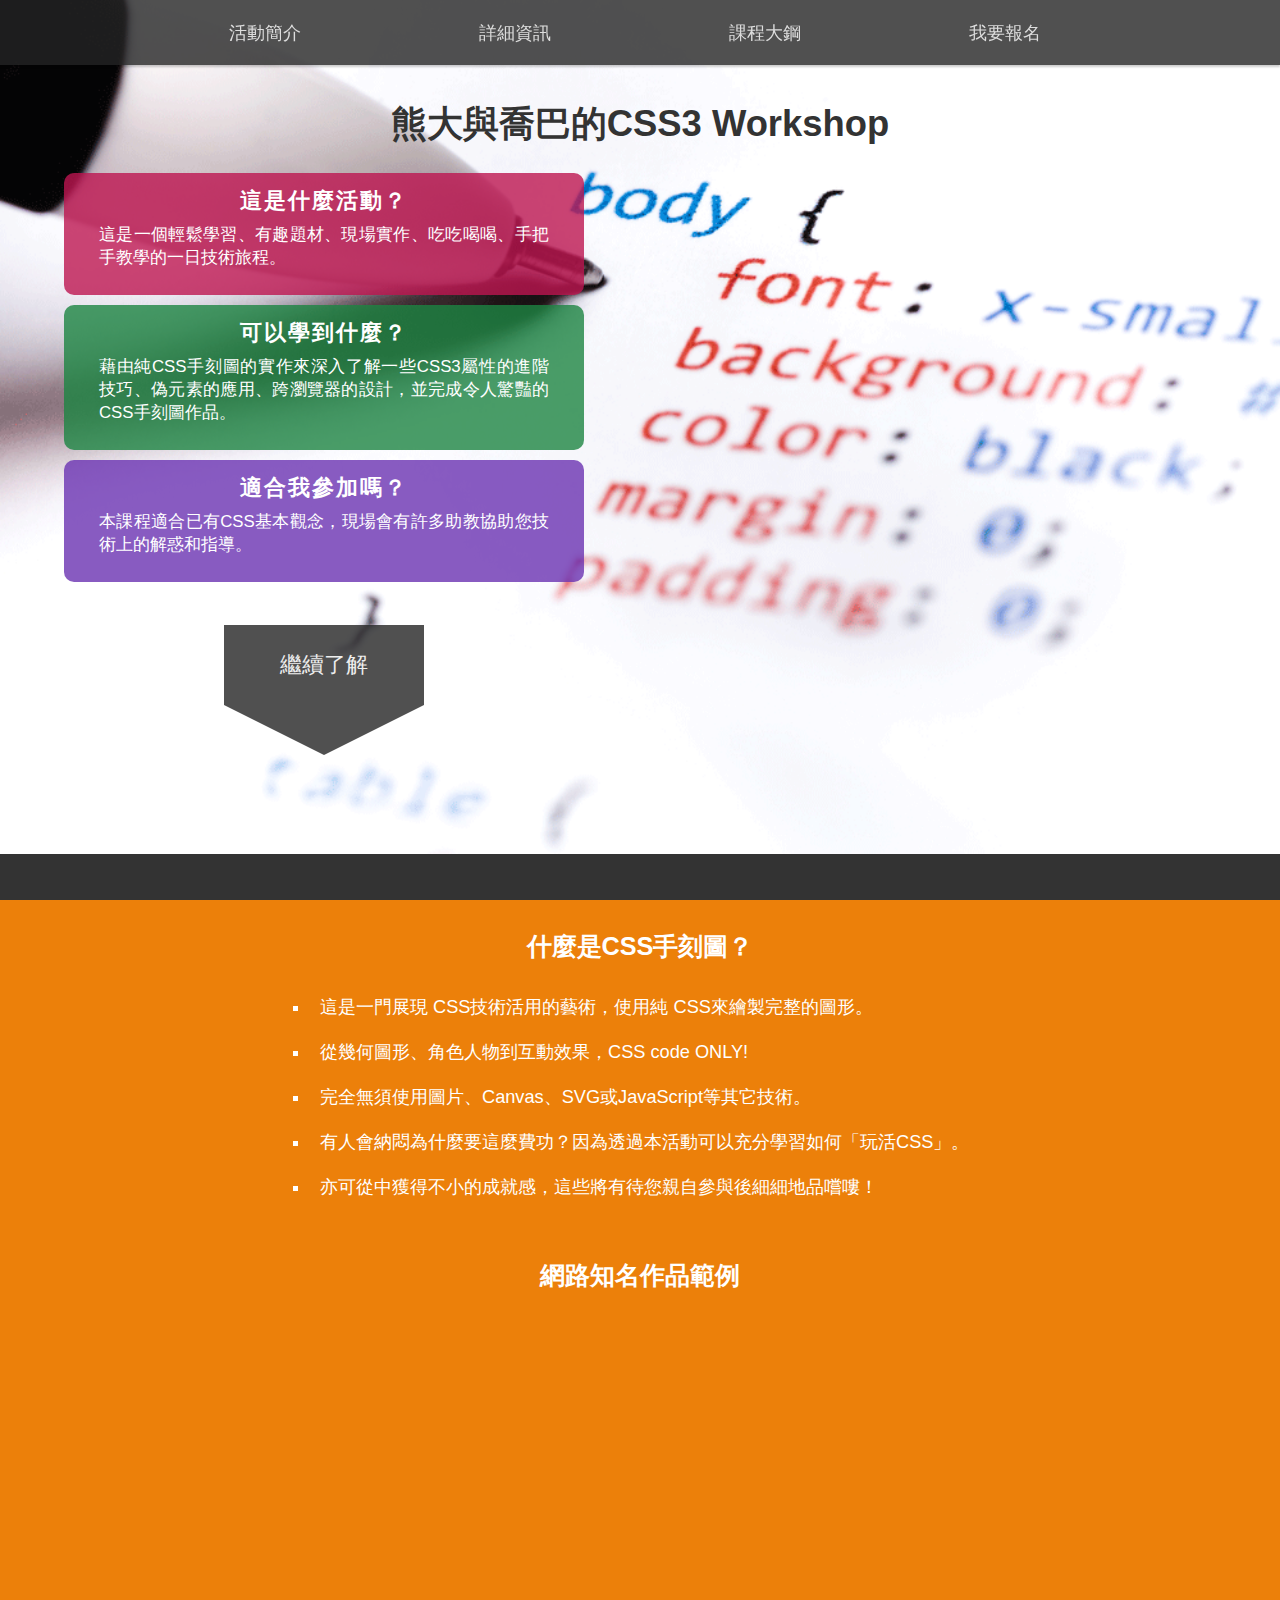
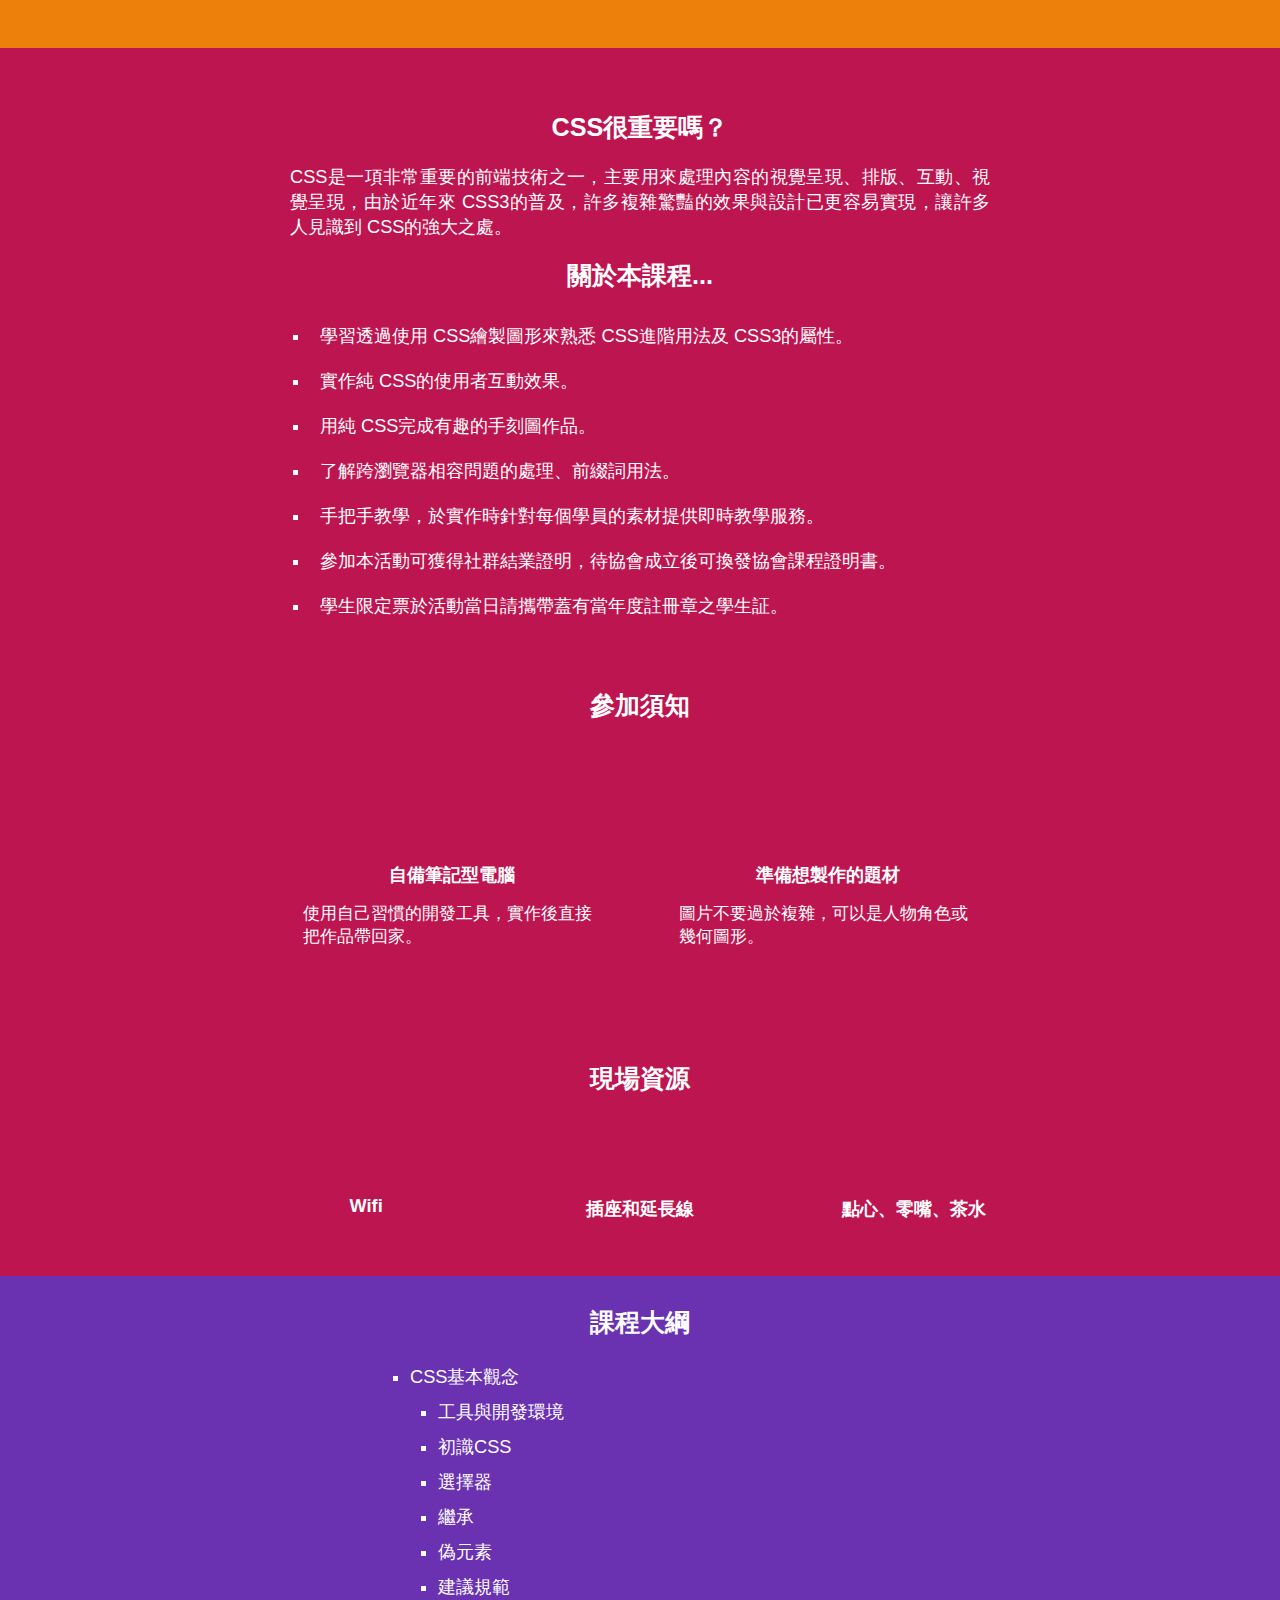
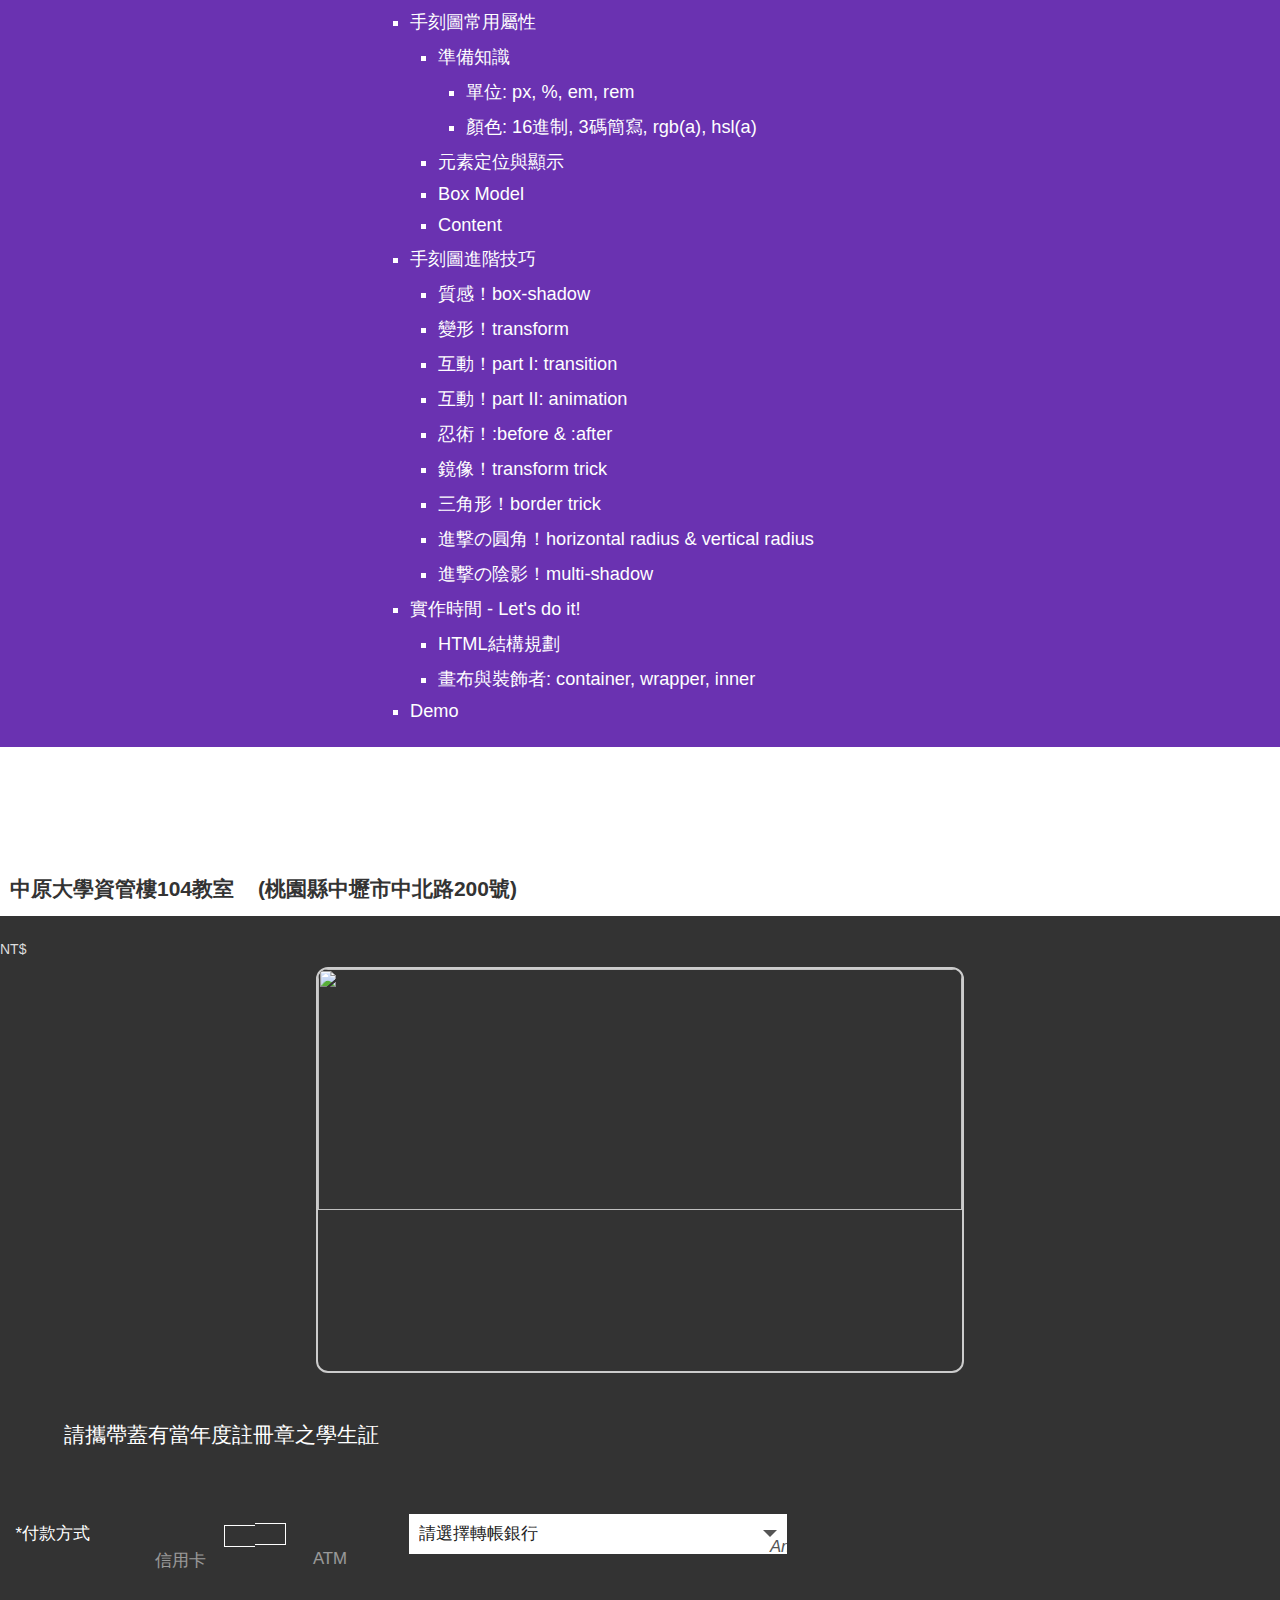
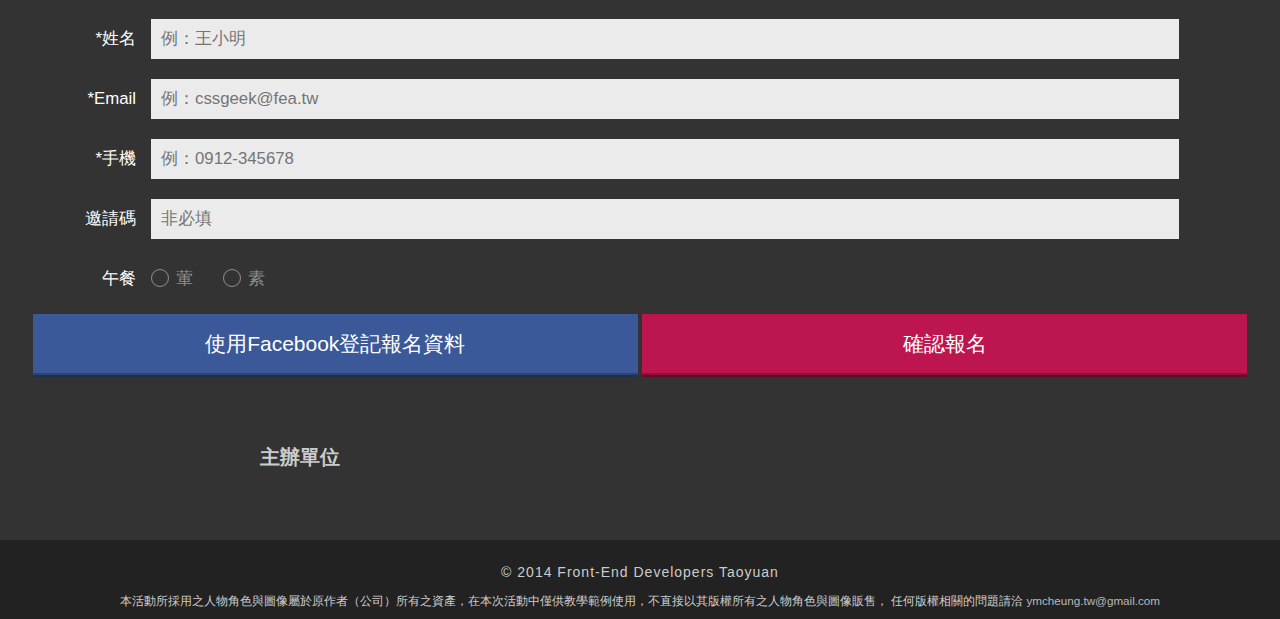
==== commit 8724884a: "Add invitation code text-input." ====
--- a/apply_page/index.html
+++ b/apply_page/index.html
@@ -269,6 +269,10 @@
           <span class="field-title">*手機</span>
           <input type="text" id="cellphone" name="phone" placeholder="例：0912-345678" ng-model="cellphone" required>
         </label>
+        <label for="code" class="textInput">
+          <span class="field-title">邀請碼</span>
+          <input type="text" id="code" name="code" placeholder="非必填">
+        </label>
         <div class="radioGroup">
           <span class="field-title">午餐</span>
           <div class="radio">
